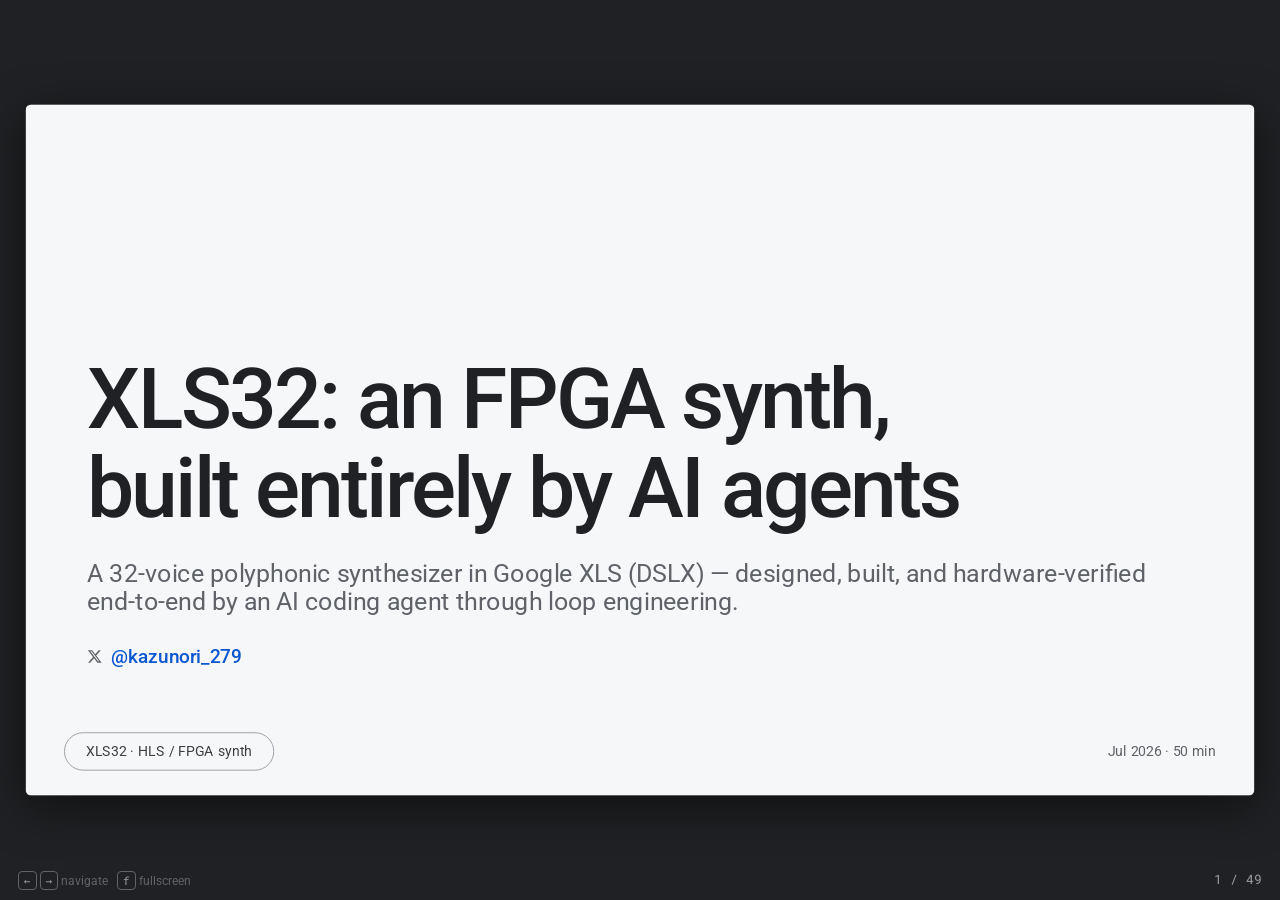
==== docs/slides/index.html @ b5688505 "slides: label the two samples in flight on the period lane The lanes showed engine, effects and TX o" ====
<!DOCTYPE html>
<html lang="en">
<head>
<meta charset="UTF-8">
<meta name="viewport" content="width=device-width, initial-scale=1.0">
<title>XLS32 — Building an FPGA Synthesizer with AI Coding Agents</title>
<link rel="preconnect" href="https://fonts.googleapis.com">
<link rel="preconnect" href="https://fonts.gstatic.com" crossorigin>
<link href="https://fonts.googleapis.com/css2?family=Roboto:ital,wght@0,300;0,400;0,500;0,700;1,400&family=Roboto+Mono:wght@400;500&display=swap" rel="stylesheet">
<style>
  :root {
    --blue: #0b57d0;          /* section divider / accents */
    --blue-bright: #1a73e8;   /* labels, numbers */
    --blue-soft: #e8f0fe;     /* light section bg, pills */
    --blue-chip: #d2e3fc;     /* table header */
    --green: #188038;
    --yellow: #f9ab00;
    --red: #d93025;
    --bg: #f6f7f9;            /* slide canvas */
    --ink: #202124;           /* near-black titles */
    --ink-2: #3c4043;         /* slide headings */
    --ink-3: #5f6368;         /* body gray */
    --hairline: #dadce0;
    --font: 'Google Sans', 'Product Sans', 'Roboto', 'Helvetica Neue', Arial, sans-serif;
    --mono: 'Roboto Mono', 'SF Mono', Menlo, monospace;
  }
  * { margin: 0; padding: 0; box-sizing: border-box; }
  html, body { height: 100%; background: #202124; overflow: hidden; }
  body { font-family: var(--font); }

  /* ---------- deck chrome ---------- */
  #stage { position: fixed; inset: 0; overflow: hidden; }
  #frame { width: 1280px; height: 720px; position: absolute; left: 50%; top: 50%;
           transform: translate(-50%, -50%); transform-origin: center center;
           box-shadow: 0 12px 48px rgba(0,0,0,.5); border-radius: 6px; overflow: hidden; }
  #hud { position: fixed; right: 18px; bottom: 12px; color: #9aa0a6; font-size: 13px;
         font-family: var(--mono); z-index: 50; user-select: none; }
  #help { position: fixed; left: 18px; bottom: 12px; color: #5f6368; font-size: 12px; z-index: 50; user-select: none; }
  @media (max-width: 720px), (max-height: 480px) { #help { display: none; } }

  /* ---------- slide base ---------- */
  .slide { position: absolute; inset: 0; width: 1280px; height: 720px; background: var(--bg);
           display: none; padding: 64px 64px 56px; }
  .slide.active { display: block; }
  .slide:not(.active) { display: none !important; }
  .slide.active.statement, .slide.active.thanks { display: flex; }

  .pageno { position: absolute; left: 40px; bottom: 26px; color: #bdc1c6; font-size: 12px; }

  h1.cover { font-size: 88px; font-weight: 500; color: var(--ink); letter-spacing: -3px; line-height: 1.06; }
  .cover-sub { margin-top: 26px; font-size: 26px; color: var(--ink-3); font-weight: 400; }
  .cover-by { margin-top: 30px; display: flex; align-items: center; gap: 9px; font-size: 20px; }
  .cover-by svg { width: 16px; height: 16px; fill: var(--ink-3); }
  .cover-by a { color: var(--blue); text-decoration: none; font-weight: 500; }
  .cover-by a:hover { text-decoration: underline; }
  .footerbar { position: absolute; left: 40px; right: 40px; bottom: 26px; display: flex;
               align-items: center; justify-content: space-between; font-size: 15px; color: var(--ink-3); }
  .pill { border: 1px solid #9aa0a6; border-radius: 999px; padding: 10px 22px; color: var(--ink-2); background: transparent; }

  /* headings for content slides */
  .h { font-size: 40px; font-weight: 400; color: var(--ink-2); letter-spacing: -.5px; }
  .hsub { margin-top: 10px; font-size: 19px; color: var(--ink-3); }
  .body { margin-top: 44px; font-size: 21px; color: var(--ink-2); line-height: 1.55; max-width: 760px; }
  .body p + p, .body p + ul, .body ul + p { margin-top: 22px; }
  ul.dots { list-style: none; }
  ul.dots li { padding-left: 26px; position: relative; margin: 9px 0; }
  ul.dots li::before { content: "●"; position: absolute; left: 2px; top: 1px; font-size: 11px; color: var(--ink-2); }
  .mut { color: var(--ink-3); }
  .em  { color: var(--blue-bright); font-weight: 500; }
  code, .code { font-family: var(--mono); font-size: .88em; background: #eef1f4; border-radius: 5px; padding: 2px 7px; color: #174ea6; }

  /* agenda */
  .agenda { display: grid; grid-template-columns: 380px 1fr; height: 100%; align-items: center; }
  .agenda .h-big { font-size: 62px; font-weight: 400; color: var(--ink-2); letter-spacing: -1px; }
  .agenda ol { list-style: none; }
  .agenda li { display: flex; align-items: baseline; gap: 26px; margin: 25px 0; }
  .agenda .num { color: var(--blue-bright); font-weight: 700; font-size: 25px; width: 44px; }
  .agenda .txt { font-size: 27px; color: var(--ink-2); }
  .agenda .min { margin-left: auto; margin-right: 120px; font-size: 17px; color: #9aa0a6; }

  /* section dividers */
  .divider { background: var(--blue); color: #fff; }
  .divider .num  { position: absolute; top: 72px; left: 64px; font-size: 44px; font-weight: 500; opacity: .95; }
  .divider .name { position: absolute; top: 128px; left: 64px; font-size: 56px; font-weight: 400; color: #d2e3fc; letter-spacing: -1px; max-width: 1000px; line-height: 1.15; }
  .divider .kick { position: absolute; left: 64px; bottom: 88px; font-size: 22px; color: #aecbfa; max-width: 860px; line-height: 1.5; }

  /* self-intro */
  .me { display: grid; grid-template-columns: 280px 1fr; gap: 64px; margin-top: 62px; align-items: start; }
  .me .avatar { width: 280px; height: 280px; border-radius: 50%; display: block; }
  .me .mname { font-size: 46px; font-weight: 500; color: var(--ink); letter-spacing: -1px; }
  .me .mhandle { margin-top: 12px; font-size: 20px; color: var(--ink-3); }
  .me .mhandle a { color: var(--blue); text-decoration: none; font-weight: 500; }
  .me .mhandle a:hover { text-decoration: underline; }
  .me .mrole { margin-top: 22px; font-size: 24px; font-weight: 500; color: var(--blue-bright); }
  .me ul.dots { margin-top: 26px; }
  .me ul.dots li { font-size: 19.5px; color: var(--ink-2); line-height: 1.5; margin: 11px 0; }
  .me .mdis { margin-top: 30px; font-size: 15px; color: #80868b; font-style: italic; }

  .divider-light { background: var(--blue-soft); text-align: center; }
  .divider-light .num { margin-top: 208px; color: var(--ink-2); font-weight: 700; font-size: 26px; }
  .divider-light .name { margin-top: 30px; color: var(--blue); font-size: 66px; font-weight: 400; letter-spacing: -1px; }

  /* statement */
  .statement { display: flex; align-items: center; justify-content: center; text-align: center; }
  .statement .txt { font-size: 52px; font-weight: 500; color: var(--ink-2); line-height: 1.35; letter-spacing: -1px; max-width: 1060px; }
  .statement .hl-b { background: var(--blue-soft); border-radius: 4px; padding: 0 8px; }
  .statement .hl-g { background: #e6f4ea; border-radius: 4px; padding: 0 8px; }
  .statement .cap { display:block; margin-top: 40px; font-size: 20px; font-weight: 400; color: var(--ink-3); letter-spacing: 0; }

  /* quote */
  .quote .qtxt { margin-top: 96px; font-size: 58px; font-weight: 500; color: var(--ink); line-height: 1.28; letter-spacing: -1.5px; max-width: 1000px; }
  .quote .who { margin-top: 56px; font-size: 19px; color: var(--ink-2); font-weight: 700; }
  .quote .role { font-size: 17px; color: var(--ink-3); font-style: italic; margin-top: 4px; }

  /* content + image */
  .split { display: grid; grid-template-columns: 560px 1fr; gap: 56px; margin-top: 40px; align-items: start; }
  .split .body { margin-top: 0; font-size: 19.5px; max-width: none; }
  .imgcard { background: #fff; border: 1px solid var(--hairline); border-radius: 22px; padding: 18px;
             display: flex; align-items: center; justify-content: center; overflow: hidden; }
  .imgcard img { max-width: 100%; max-height: 100%; border-radius: 8px; }
  .imgcap { text-align: center; font-size: 14px; color: #80868b; margin-top: 12px; }
  /* a click-through link to a track on YouTube: thumbnail, title, running time */
  .ytrow { display: grid; grid-template-columns: 80px 1fr auto; align-items: center; gap: 14px;
    background: #fff; border: 1px solid var(--hairline); border-radius: 12px;
    padding: 7px 14px 7px 7px; text-decoration: none; margin-top: 8px; }
  .ytrow:hover { border-color: var(--blue-bright); }
  .ytrow .ythumb { position: relative; display: block; width: 80px; height: 45px; }
  .ytrow .ythumb img { width: 80px; height: 45px; max-width: none; max-height: none;
    object-fit: cover; border-radius: 6px; display: block; }
  .ytrow .ythumb svg { position: absolute; left: 50%; top: 50%; width: 26px;
    transform: translate(-50%, -50%); filter: drop-shadow(0 1px 4px rgba(0,0,0,.45)); }
  .ytrow .ytt { color: var(--blue-bright); font-weight: 500; font-size: 16.5px; }
  .ytrow .ytm { color: #9aa0a6; font-size: 12.5px; white-space: nowrap; }

  /* milestone clips — each card is a real capture off the board (spectrogram + audio) */
  .vgrid { margin-top: 14px; display: grid; grid-template-columns: repeat(3, 1fr);
           column-gap: 24px; row-gap: 12px; }
  .vgrid.c2 { grid-template-columns: repeat(2, 1fr); column-gap: 44px; margin-top: 34px; }
  .vcard { background: #fff; border: 1px solid var(--hairline); border-radius: 14px;
           padding: 9px 9px 10px; }
  .vcard .vlbl { display: flex; justify-content: space-between; align-items: baseline;
                 padding: 0 4px 6px; font-family: var(--mono); font-size: 15px;
                 font-weight: 700; color: var(--blue-bright); }
  .vcard .vlbl .dur { font-family: var(--font); font-weight: 400; font-size: 13px; color: #80868b; }
  .vcard video { display: block; width: 100%; aspect-ratio: 2.62 / 1; object-fit: contain;
                 background: #000; border-radius: 7px; }
  .vgrid.c2 .vcard video { aspect-ratio: 16 / 9; }
  .vcard .vcap { padding: 8px 4px 0; font-size: 13px; line-height: 1.45; color: var(--ink-2); }
  .vcard img.shot { display: block; width: 100%; aspect-ratio: 4 / 3; object-fit: contain;
                    background: #f1f3f4; border-radius: 7px; }
  .vgrid.c2 .vcard .vcap { padding-top: 12px; font-size: 16.5px; line-height: 1.5; }
  .vnote { margin-top: 26px; font-size: 17px; color: var(--ink-3); max-width: 1060px; }

  /* big ideas — label rows */
  .rows { margin-top: 52px; display: grid; grid-template-columns: 300px 1fr; row-gap: 40px; column-gap: 40px; max-width: 1120px; }
  .rows .lbl { color: var(--blue-bright); font-size: 24px; font-weight: 500; }
  .rows ul.dots li { font-size: 19.5px; color: var(--ink-2); margin: 7px 0; }

  /* big ideas — columns */
  .cols { margin-top: 60px; display: grid; gap: 56px; }
  .cols.c3 { grid-template-columns: repeat(3, 1fr); }
  .cols.c4 { grid-template-columns: repeat(4, 1fr); gap: 40px; }
  .cols .lbl { color: var(--blue-bright); font-size: 24px; font-weight: 500; margin-bottom: 22px; }
  .cols p { font-size: 18px; color: var(--ink-2); line-height: 1.6; }
  .cols p.small { font-size: 16.5px; color: var(--ink-3); margin-top: 12px; }

  /* table */
  table.gt { width: 100%; border-collapse: collapse; margin-top: 44px; font-size: 17.5px; }
  table.gt thead th { background: var(--blue-chip); text-align: left; color: var(--ink); font-weight: 700;
                      padding: 14px 18px; }
  table.gt thead th:first-child { border-radius: 6px 0 0 6px; }
  table.gt thead th:last-child { border-radius: 0 6px 6px 0; }
  table.gt tbody td { padding: 13px 18px; border-bottom: 1px solid #e3e5e8; color: var(--ink-3); vertical-align: top; }
  table.gt tbody td:first-child { color: var(--ink); font-weight: 700; white-space: nowrap; }
  table.gt .ric { vertical-align: -8px; margin-right: 14px; }
  table.gt .ok { color: var(--green); font-weight: 700; }
  table.gt .no { color: var(--red); font-weight: 700; }

  /* timeline circles (next steps) */
  .steps { margin-top: 110px; display: grid; grid-template-columns: repeat(4, 1fr); position: relative; }
  .steps::before { content: ""; position: absolute; top: 15px; left: 12%; right: 12%; height: 1.5px; background: var(--hairline); }
  .step { text-align: center; position: relative; padding: 0 22px; }
  .step .dot { width: 30px; height: 30px; border-radius: 50%; border: 5px solid; background: var(--bg);
               margin: 0 auto; position: relative; z-index: 1; }
  .step.b .dot{border-color:#4285f4} .step.y .dot{border-color:#fbbc04}
  .step.g .dot{border-color:#34a853} .step.r .dot{border-color:#ea4335}
  .step .t { margin-top: 26px; font-size: 20px; font-weight: 700; color: var(--ink-2); }
  .step .d { margin-top: 10px; font-size: 16.5px; color: var(--ink-3); line-height: 1.5; }

  /* workflow pills */
  .flow { margin-top: 84px; display: grid; grid-template-columns: repeat(5, 1fr); gap: 18px; }
  .fphase .pillhead { background: #c9dcfa; color: #174ea6; font-weight: 700; font-size: 19px;
      padding: 20px 10px 20px 30px; border-radius: 0 999px 999px 0; position: relative; text-align: center; }
  .fphase .pillhead::before { content: ""; position: absolute; left: -12px; top: 0; bottom: 0; width: 26px;
      background: var(--bg); border-radius: 999px; }
  .fphase:first-child .pillhead::before { display: none; }
  .fphase .fd { margin-top: 24px; font-size: 15.5px; color: var(--ink-3); line-height: 1.55; padding: 0 6px; }
  .fphase .fd b { color: var(--ink-2); }

  .flow.c4 { grid-template-columns: repeat(4, 1fr); }
  .fphase .viz { margin-top: 22px; background: #fff; border: 1px solid var(--hairline);
                 border-radius: 14px; height: 104px; display: flex; align-items: center;
                 justify-content: center; padding: 8px 14px; }
  .fphase .viz svg { width: 100%; height: 100%; }

  /* slide-point icons */
  .cols .cico { height: 52px; display: flex; align-items: flex-end; margin-bottom: 16px; }
  .lico { vertical-align: -7px; margin-right: 12px; }
  .fphase .ficon { height: 44px; display: flex; align-items: center; justify-content: center; margin-top: 18px; }
  .fphase .ficon + .fd { margin-top: 12px; }

  /* build-options ladder */
  .ladder { display: grid; grid-template-columns: repeat(5, 1fr); gap: 20px; margin-top: 44px; }
  .opt { background: #fff; border: 1px solid var(--hairline); border-radius: 16px;
         padding: 16px 16px 14px; position: relative; }
  .opt.hl { border: 2px solid var(--blue-bright); }
  .opt .badge { position: absolute; top: -12px; right: 12px; background: var(--blue-bright);
                color: #fff; font-size: 11.5px; font-weight: 700; border-radius: 999px; padding: 3px 10px; }
  .opt .oico { height: 58px; display: flex; align-items: center; justify-content: center; margin-bottom: 10px; }
  .opt .ot { font-size: 17px; font-weight: 700; color: var(--ink-2); }
  .opt .ou { font-size: 13px; color: #80868b; margin-top: 5px; line-height: 1.45; min-height: 38px; }
  .opt .op { font-size: 13px; color: var(--green); margin-top: 9px; line-height: 1.45; }
  .opt .om { font-size: 13px; color: var(--red); margin-top: 5px; line-height: 1.45; }
  .lbar { margin-top: 28px; }
  .lbar .grad { height: 5px; border-radius: 3px;
                background: linear-gradient(90deg, #c6dafc, #1a73e8); }
  .lbar .ends { display: flex; justify-content: space-between; margin-top: 8px;
                font-size: 13.5px; color: var(--ink-3); }

  /* demo setup diagram */
  .dgbox { background: #fff; border: 1px solid var(--hairline); border-radius: 16px; padding: 18px 26px; }
  .dgbox .dgt { color: var(--blue-bright); font-weight: 500; font-size: 21px; }
  .dgbox .dgt small { color: #9aa0a6; font-weight: 400; font-size: 14px; margin-left: 10px; }
  .dgbox .dgd { color: var(--ink-3); font-size: 15.5px; margin-top: 6px; line-height: 1.5; }
  .dgarr { display: grid; grid-template-columns: 1fr auto 1fr; align-items: center;
           padding: 12px 26px; font-size: 14.5px; color: #80868b; }
  .dgarr .dn { color: #1a73e8; font-weight: 500; }
  .dgarr .md { text-align: center; font-weight: 500; color: var(--ink-2); }
  .dgarr .up { color: #188038; font-weight: 500; text-align: right; }

  /* code card */
  .codecard { background: #fff; border: 1px solid var(--hairline); border-radius: 22px;
              padding: 30px 34px; overflow: hidden; }
  .codecard pre { font-family: var(--mono); font-size: 15.5px; line-height: 1.7; color: #37474f; }
  .codecard .kw { color: #1967d2; font-weight: 500; }
  .codecard .ty { color: #188038; }
  .codecard .cm { color: #9aa0a6; }
  .codecard .fn { color: #b06000; }

  /* icon graphs (progress bars) */
  .bars { margin-top: 70px; max-width: 980px; }
  .bar { display: grid; grid-template-columns: 320px 1fr 110px; align-items: center; gap: 26px; margin: 34px 0; }
  .bar .bl { font-size: 19px; color: var(--ink-2); }
  .bar .bl small { display: block; color: #9aa0a6; font-size: 14px; margin-top: 3px; }
  .bar .track { height: 14px; background: #e3e5e8; border-radius: 7px; overflow: hidden; }
  .bar .fill { height: 100%; border-radius: 7px; }
  .bar .pv { font-size: 27px; font-weight: 500; color: var(--ink); text-align: right; }
  .f-blue{background:#1a73e8} .f-green{background:#188038} .f-yellow{background:#f9ab00} .f-red{background:#d93025}

  /* month-bar timeline */
  .mtl { margin-top: 60px; position: relative; height: 420px; }
  .mtl .bar-months { position: absolute; top: 188px; left: 0; right: 0; height: 42px; background: var(--blue);
      border-radius: 999px; display: grid; grid-template-columns: repeat(7, 1fr); align-items: center; }
  .mtl .bar-months span { color: #fff; font-weight: 700; font-size: 15.5px; text-align: center; letter-spacing: .3px; }
  .mtl .ev { position: absolute; width: 200px; font-size: 15px; color: var(--ink-3); line-height: 1.45; }
  .mtl .ev b { color: var(--ink-2); display: block; margin-bottom: 4px; font-size: 15.5px; }
  .mtl .ev::before { content: ""; position: absolute; width: 2px; background: var(--blue); left: 0; }
  .mtl .ev.up { bottom: 254px; } .mtl .ev.up::before { bottom: -24px; height: 24px; }
  .mtl .ev.dn { top: 254px; }    .mtl .ev.dn::before { top: -24px; height: 24px; }
  .mtl .ev .pad { padding-left: 12px; }

  /* thank you */
  .thanks { background: var(--blue); display: flex; align-items: center; }
  .thanks .inner { padding: 0 64px; }
  .thanks h1 { color: #fff; font-size: 96px; font-weight: 500; letter-spacing: -2px; }
  .thanks p { color: #aecbfa; font-size: 25px; margin-top: 30px; }
  .thanks .links { margin-top: 56px; font-size: 19px; color: #d2e3fc; line-height: 2; }
  .thanks .links b { color: #fff; font-weight: 500; }

  kbd { font-family: var(--mono); font-size: 11px; border: 1px solid #5f6368; border-radius: 4px; padding: 1px 5px; color: #9aa0a6; }
</style>
</head>
<body>

<div id="stage"><div id="frame">

<!-- ============ 1 · COVER ============ -->
<section class="slide">
  <div style="margin-top:196px;">
    <h1 class="cover">XLS32: an FPGA synth,<br>built entirely by AI agents</h1>
    <div class="cover-sub">A 32-voice polyphonic synthesizer in Google XLS (DSLX) — designed, built,
    and hardware-verified end-to-end by an AI coding agent through loop engineering.</div>
    <div class="cover-by">
      <svg viewBox="0 0 24 24" aria-hidden="true"><path d="M18.24 2.25h3.31l-7.23 8.26 8.5 11.24h-6.66l-5.22-6.82-5.97 6.82H1.66l7.73-8.83L1.24 2.25h6.83l4.71 6.23zm-1.16 17.52h1.83L7.08 4.13H5.12z"/></svg>
      <a href="https://x.com/kazunori_279" target="_blank" rel="noopener">@kazunori_279</a>
    </div>
  </div>
  <div class="footerbar">
    <span class="pill">XLS32 · HLS / FPGA synth</span>
    <span>Jul 2026 · 50 min</span>
  </div>
</section>

<!-- ============ 2 · AGENDA ============ -->
<section class="slide">
  <div class="agenda">
    <div class="h-big">Agenda</div>
    <ol>
      <li><span class="num">00</span><span class="txt">Who's talking</span><span class="min">2 min</span></li>
      <li><span class="num">01</span><span class="txt">What is XLS32</span><span class="min">6 min</span></li>
      <li><span class="num">02</span><span class="txt">The technology stack</span><span class="min">16 min</span></li>
      <li><span class="num">03</span><span class="txt">Loop engineering with AI agents</span><span class="min">9 min</span></li>
      <li><span class="num">04</span><span class="txt">Architecture deep-dive</span><span class="min">8 min</span></li>
      <li><span class="num">05</span><span class="txt">Frictions &amp; learnings</span><span class="min">5 min</span></li>
      <li><span class="num">06</span><span class="txt">Wrap-up + Q&amp;A</span><span class="min">4 min</span></li>
    </ol>
  </div></section>

<!-- ============ SECTION 00 · WHO'S TALKING ============ -->
<section class="slide divider">
  <div class="num">00</div>
  <div class="name">Who's talking</div>
  <div class="kick">Thirty seconds on me — and on the FPGA synthesizer I built by hand in 2012,
  which is the same instrument this deck rebuilds without writing a line of it.</div>
</section>

<!-- ============ SELF-INTRO ============ -->
<section class="slide">
  <div class="h">Hello</div>
  <div class="me">
    <img class="avatar" src="assets/me.jpg" alt="Kazunori Sato">
    <div>
      <div class="mname">Kazunori Sato</div>
      <div class="mhandle"><a href="https://x.com/kazunori_279" target="_blank" rel="noopener">@kazunori_279</a>
      &nbsp;·&nbsp; Tokyo, Japan &nbsp;·&nbsp; on X since 2008</div>
      <div class="mrole">Developer Advocate, Cloud AI — Google</div>
      <ul class="dots">
        <li>Talks, demos, and a lot of sample code — mostly about AI</li>
        <li><b>XLS32</b> is a personal side project, open-sourced under Apache-2.0</li>
        <li><code>github.com/kazunori279/xls32-fpga-synth</code></li>
      </ul>
      <div class="mdis">The opinions expressed here are my own, not those of my employer.</div>
    </div>
  </div></section>

<!-- ============ ME AND FPGA (2012) ============ -->
<section class="slide">
  <div class="h">Me and FPGAs: the 2012 prototype</div>
  <div class="hsub">Fourteen years ago I built this same instrument by hand — an Altera DE0, hand-written
  Verilog, three blog posts over two weeks.</div>
  <div class="vgrid" style="margin-top: 30px;">
    <div class="vcard">
      <div class="vlbl"><span>MIDI, by hand</span><span class="dur">Dec 15, 2012</span></div>
      <img class="shot" src="assets/fpga2012_midi.jpg" alt="A SparkFun MIDI breakout board wired to an FPGA">
      <div class="vcap">A SparkFun MIDI breakout into the DE0. 31.25 kbps async serial, oversampled 4× by a
      Verilog state machine — the first win was <code>90h 3Ch 40h</code> showing up on the LEDs.</div>
    </div>
    <div class="vcard">
      <div class="vlbl"><span>Eight voices</span><span class="dur">Dec 19, 2012</span></div>
      <img class="shot" src="assets/fpga2012_poly.png" alt="Oscilloscope capture of the 8-voice mixed output">
      <div class="vcap">A sine lookup table and a note→step-size table, with eight WaveGen modules passing
      MIDI down a chain to allocate voices. Summing them clipped 8 bits, so the mix moved to the DAC's 12.</div>
    </div>
    <div class="vcard">
      <div class="vlbl"><span>Knobs in the browser</span><span class="dur">Dec 29, 2012</span></div>
      <img class="shot" src="assets/fpga2012_serial.png" alt="Chrome DevTools listing serial ports via chrome.serial">
      <div class="vcap">ADSR as HDL counters, one line of Verilog for the VCA — driven over an FTDI cable at
      921.6 kbps from a Chrome packaged app, jQuery Knob dials talking to <code>chrome.serial</code>.</div>
    </div>
  </div>
  <div class="vnote">Same idea, fourteen years apart. <b>2012:</b> 8 sine voices, hand-written Verilog, roughly
  a weekend per feature — and it stopped there. <b>2026:</b> 32 voices, 4 parts, filters and effects,
  130+ scored hardware tests — and I wrote none of it.</div>
</section>

<!-- ============ SECTION 01 · WHAT IS XLS32 ============ -->
<section class="slide divider">
  <div class="num">01</div>
  <div class="name">What is XLS32</div>
  <div class="kick">Meet the instrument — what it is, and the browser panel driving the real board
  over USB: oscillators, filter, envelopes, effects, and the 4-part demo songs.</div>
</section>

<!-- ============ WHAT IS XLS32 ============ -->
<section class="slide">
  <div class="h">What is XLS32?</div>
  <div class="split">
    <div class="body">
      <p>A <b>32-voice, 4-part multitimbral subtractive synthesizer</b> —
      a literal circuit clocked at 100 MHz that computes one audio sample per tick.</p>
      <ul class="dots">
        <li>Written in <b>Google XLS (DSLX)</b>, not hand-written Verilog</li>
        <li>Runs on a <b>Basys 3</b> board (Xilinx Artix-7 <code>xc7a35t</code>)</li>
        <li>Played live from a <b>browser analog-style panel</b> over USB</li>
        <li>MIDI in, 16-bit stereo audio out — plus I2S DAC and DIN MIDI</li>
        <li>Open source: Apache-2.0 on GitHub</li>
      </ul>
      <p class="mut">Because the board was developed remotely, every feature is checked
      over the USB UART — audio verified on the host by FFT and spectrogram.</p>
    </div>
    <div>
      <div class="imgcard" style="height:430px;"><img src="assets/webui.png" alt="XLS32 browser front-end"></div>
      <div class="imgcap">The web UI driving the FPGA synth live over USB</div>
    </div>
  </div></section>

<!-- ============ DEMO ============ -->
<section class="slide">
  <div class="h">Demo: the web UI plays the board</div>
  <div class="split" style="grid-template-columns: 560px 1fr; margin-top: 48px;">
    <div>
      <div class="dgbox">
        <div class="dgt">Browser UI <small>any device on the network</small></div>
        <div class="dgd">Analog-style panel — knobs send MIDI CCs; play via on-screen keys,
        computer keys, or a Web-MIDI controller</div>
      </div>
      <div class="dgarr">
        <span class="dn">▼ MIDI</span><span class="md">WebSocket</span><span class="up">PCM frames ▲</span>
      </div>
      <div class="dgbox">
        <div class="dgt">Web server <small>webui/server.py — the host Mac</small></div>
        <div class="dgd">FastAPI bridge — owns the serial port, byte-aligns the audio stream,
        forwards MIDI down and audio up</div>
      </div>
      <div class="dgarr">
        <span class="dn">▼ MIDI bytes</span><span class="md">USB UART · 2 Mbaud</span><span class="up">16-bit stereo ▲</span>
      </div>
      <div class="dgbox">
        <div class="dgt">Basys 3 board <small>the synth circuit</small></div>
        <div class="dgd">Flashed with the prebuilt <code>firmware/top.bit</code> — the FPGA computes
        every sample; no toolchain needed to demo</div>
      </div>
    </div>
    <div>
      <div class="imgcard" id="ytbox" style="height:266px; padding:0; overflow:hidden; position:relative;"></div>
      <div class="imgcap">Demo video — the web UI driving the board, with the synth's own audio<br>
      <span style="color:#9aa0a6">youtu.be/2ROr9M_ZlVY</span></div>
      <div class="imgcap" style="margin-top:16px; font-size:13px;">Two pieces played end to end by the board — 4 parts each, its own audio:</div>
      <a class="ytrow" href="https://youtu.be/wpsqDLXTggE" target="_blank" rel="noopener">
        <span class="ythumb"><img src="https://img.youtube.com/vi/wpsqDLXTggE/mqdefault.jpg" alt=""><svg viewBox="0 0 68 48"><path d="M66.5 7.7c-.8-2.9-3-5.2-5.9-6C55.5.3 34 .3 34 .3S12.5.3 7.4 1.7c-2.9.8-5.1 3.1-5.9 6C.1 12.8.1 24 .1 24s0 11.2 1.4 16.3c.8 2.9 3 5.2 5.9 6 5.1 1.4 26.6 1.4 26.6 1.4s21.5 0 26.6-1.4c2.9-.8 5.1-3.1 5.9-6C67.9 35.2 67.9 24 67.9 24s0-11.2-1.4-16.3z" fill="#f00"/><path d="M45 24 27 14v20z" fill="#fff"/></svg></span>
        <span class="ytt">Bach · Prelude in C</span><span class="ytm">4 parts · 1:51</span></a>
      <a class="ytrow" href="https://youtu.be/tL7N2eV9pn8" target="_blank" rel="noopener">
        <span class="ythumb"><img src="https://img.youtube.com/vi/tL7N2eV9pn8/mqdefault.jpg" alt=""><svg viewBox="0 0 68 48"><path d="M66.5 7.7c-.8-2.9-3-5.2-5.9-6C55.5.3 34 .3 34 .3S12.5.3 7.4 1.7c-2.9.8-5.1 3.1-5.9 6C.1 12.8.1 24 .1 24s0 11.2 1.4 16.3c.8 2.9 3 5.2 5.9 6 5.1 1.4 26.6 1.4 26.6 1.4s21.5 0 26.6-1.4c2.9-.8 5.1-3.1 5.9-6C67.9 35.2 67.9 24 67.9 24s0-11.2-1.4-16.3z" fill="#f00"/><path d="M45 24 27 14v20z" fill="#fff"/></svg></span>
        <span class="ytt">Saint-Saëns · Le Cygne</span><span class="ytm">4 parts · 2:18</span></a>
    </div>
  </div></section>

<!-- ============ STATEMENT ============ -->
<section class="slide statement">
  <div class="txt">Not a single line of it<br>was <span class="hl-b">written by hand</span> —
  and every feature is <span class="hl-g">verified by machine</span>
  <span class="cap">The whole design was built by Claude Code (<b>Opus 4.8</b>) through a self-verifying
  build → measure → revise loop, over a network, with no human watching the board —
  and <b>almost all features were developed from a smartphone, during a one-week trip</b>.</span></div></section>

<!-- ============ SECTION 02 · TECH STACK ============ -->
<section class="slide divider">
  <div class="num">02</div>
  <div class="name">The technology stack</div>
  <div class="kick">Why put a synth in FPGA fabric — and the three technologies that make it possible:
  the board, the language, and the toolchain.</div>
</section>

<!-- ============ SYNTH 101 ============ -->
<section class="slide">
  <div class="h">Subtractive synth 101</div>
  <div class="hsub">Start with a harmonically rich wave, then carve away. Every block on this slide exists as a circuit in XLS32.</div>
  <div class="flow c4" style="margin-top:44px;">
    <div class="fphase"><div class="pillhead">Oscillators</div>
      <div class="viz"><svg viewBox="0 0 220 84" fill="none">
        <polyline points="8,64 48,20 48,64 88,20 88,64 128,20 128,64 168,20 168,64 208,20"
          stroke="#1a73e8" stroke-width="3.5" stroke-linejoin="round" stroke-linecap="round"/>
      </svg></div>
      <div class="fd">Generate <b>raw, harmonically rich waves</b> — saw, square, triangle, noise.
      Detune and unison thicken the sound.</div></div>
    <div class="fphase"><div class="pillhead">Filter</div>
      <div class="viz"><svg viewBox="0 0 220 84" fill="none">
        <path d="M 8 32 L 108 32 Q 136 32 143 17 Q 149 4 156 24 Q 166 60 188 70 L 208 74"
          stroke="#188038" stroke-width="3.5" stroke-linecap="round"/>
        <line x1="147" y1="8" x2="147" y2="78" stroke="#9aa0a6" stroke-width="1.5" stroke-dasharray="4 4"/>
      </svg></div>
      <div class="fd">The <b>"subtractive"</b> part: a resonant filter carves the spectrum —
      sweep the cutoff and the timbre moves.</div></div>
    <div class="fphase"><div class="pillhead">Amplifier</div>
      <div class="viz"><svg viewBox="0 0 220 84" fill="none">
        <polyline points="8,76 52,10 84,42 150,42 208,76"
          stroke="#f9ab00" stroke-width="3.5" stroke-linejoin="round" stroke-linecap="round"/>
        <text x="22" y="36" font-size="13" fill="#9aa0a6" font-family="Roboto, sans-serif">A</text>
        <text x="63" y="22" font-size="13" fill="#9aa0a6" font-family="Roboto, sans-serif">D</text>
        <text x="112" y="34" font-size="13" fill="#9aa0a6" font-family="Roboto, sans-serif">S</text>
        <text x="182" y="52" font-size="13" fill="#9aa0a6" font-family="Roboto, sans-serif">R</text>
      </svg></div>
      <div class="fd">An <b>ADSR envelope</b> (attack · decay · sustain · release) shapes loudness —
      pluck, pad, or organ is mostly this curve.</div></div>
    <div class="fphase"><div class="pillhead">Effects</div>
      <div class="viz"><svg viewBox="0 0 220 84" fill="none">
        <rect x="18"  y="14" width="9" height="62" rx="4.5" fill="#d93025"/>
        <rect x="58"  y="30" width="9" height="46" rx="4.5" fill="#d93025" opacity=".75"/>
        <rect x="98"  y="42" width="9" height="34" rx="4.5" fill="#d93025" opacity=".55"/>
        <rect x="138" y="52" width="9" height="24" rx="4.5" fill="#d93025" opacity=".38"/>
        <rect x="178" y="60" width="9" height="16" rx="4.5" fill="#d93025" opacity=".24"/>
      </svg></div>
      <div class="fd"><b>Chorus, delay, reverb</b> add width and space — the difference
      between a tone and an instrument.</div></div>
  </div>
  <div class="body" style="margin-top:38px; max-width:1150px; font-size:18px;">
    <p><b>Modulation makes it move:</b> envelopes and LFOs wiggle pitch, cutoff, and amplitude.
    A <span class="em">patch</span> is just a setting for every block — in XLS32, each one is a MIDI CC.</p>
    <p style="margin-top:12px;" class="mut"><b>Other synthesis families:</b> sampling · wavetable · FM ·
    additive · physical modeling · analog modeling (virtual analog). XLS32 is subtractive at heart —
    with a taste of FM from its cross-oscillator mod.</p>
  </div></section>

<!-- ============ SPEC TABLE ============ -->
<section class="slide">
  <div class="h">The synth, by the numbers</div>
  <table class="gt">
    <thead><tr><th style="width:260px;"></th><th>Spec</th><th style="width:400px;">Notes</th></tr></thead>
    <tbody>
      <tr><td><svg class="ric" width="28" height="28" viewBox="0 0 28 28" fill="none">
        <rect x="2" y="12" width="18" height="12" rx="2.5" stroke="#4285f4" stroke-width="2.2" opacity=".4"/>
        <rect x="5" y="7" width="18" height="12" rx="2.5" stroke="#4285f4" stroke-width="2.2" opacity=".65"/>
        <rect x="8" y="2" width="18" height="12" rx="2.5" stroke="#4285f4" stroke-width="2.2"/>
      </svg>Polyphony</td><td>32 voices, time-multiplexed — one voice per engine cycle</td><td>4-part multitimbral (MIDI ch 1–4), shared dynamic voice pool</td></tr>
      <tr><td><svg class="ric" width="30" height="28" viewBox="0 0 30 28" fill="none">
        <path d="M 2 10 Q 6.5 1 11 10 T 20 10 T 29 10" stroke="#34a853" stroke-width="2.2" stroke-linecap="round"/>
        <path d="M 2 20 Q 6.5 11 11 20 T 20 20 T 29 20" stroke="#34a853" stroke-width="2.2" stroke-linecap="round" opacity=".5"/>
      </svg>Oscillators</td><td>2 per voice + sub-osc → up to 64 across the 32 voices</td><td>5 waveforms, PWM, cross-osc ring / FM / FM+ (8 ratios)</td></tr>
      <tr><td><svg class="ric" width="30" height="28" viewBox="0 0 30 28" fill="none">
        <path d="M 2 10 L 14 10 Q 18 10 19.5 6 Q 21 2.5 22.5 9 Q 24.5 18 28 22" stroke="#f9ab00" stroke-width="2.2" stroke-linecap="round"/>
      </svg>Filter</td><td>Per-voice resonant state-variable — LP / HP / BP / notch</td><td>Key-tracking + filter envelope + LFO cutoff modulation</td></tr>
      <tr><td><svg class="ric" width="30" height="28" viewBox="0 0 30 28" fill="none">
        <polyline points="2,24 9,4 14,13 20,13 28,24" stroke="#d93025" stroke-width="2.2" stroke-linecap="round" stroke-linejoin="round"/>
      </svg>Modulation</td><td>2× ADSR per voice, per-part LFO, bend, portamento, unison</td><td>All controlled over MIDI CC — the web UI is just CCs</td></tr>
      <tr><td><svg class="ric" width="30" height="28" viewBox="0 0 30 28" fill="none">
        <rect x="3" y="4" width="4" height="20" rx="2" fill="#4285f4"/>
        <rect x="11" y="9" width="4" height="15" rx="2" fill="#4285f4" opacity=".6"/>
        <rect x="19" y="14" width="4" height="10" rx="2" fill="#4285f4" opacity=".4"/>
        <rect x="25.5" y="18" width="4" height="6" rx="2" fill="#4285f4" opacity=".25"/>
      </svg>Effects</td><td>Stereo chorus, ping-pong delay, 8-comb Freeverb reverb</td><td>Block-RAM delay lines in the Verilog shell</td></tr>
      <tr><td><svg class="ric" width="28" height="28" viewBox="0 0 28 28" fill="none">
        <circle cx="14" cy="14" r="11" stroke="#f9ab00" stroke-width="2.2"/>
        <path d="M 14 8 L 14 14 L 18.5 17" stroke="#f9ab00" stroke-width="2.2" stroke-linecap="round" stroke-linejoin="round"/>
      </svg>Sample rate</td><td>32 kHz · 16-bit stereo PCM over USB UART</td><td>Vivado / DSP48 backend; open backends run 28 kHz</td></tr>
      <tr><td><svg class="ric" width="28" height="28" viewBox="0 0 28 28" fill="none">
        <circle cx="14" cy="14" r="11" stroke="#34a853" stroke-width="2.2"/>
        <path d="M 9 14.5 L 12.5 18 L 19.5 10.5" stroke="#34a853" stroke-width="2.2" stroke-linecap="round" stroke-linejoin="round"/>
      </svg>Verification</td><td>130+ scored end-to-end hardware tests over USB</td><td>FFT / spectrogram graded 0–100, report video generated</td></tr>
    </tbody>
  </table></section>

<!-- ============ HOW SYNTHS ARE BUILT ============ -->
<section class="slide">
  <div class="h">How synths are built</div>
  <div class="hsub">Five ways to make an oscillator — ordered from easiest to hardest to build.</div>
  <div class="ladder">
    <div class="opt">
      <div class="oico"><svg width="52" height="46" viewBox="0 0 52 46" fill="none">
        <rect x="2" y="3" width="48" height="40" rx="5" stroke="#4285f4" stroke-width="2.5"/>
        <line x1="2" y1="13" x2="50" y2="13" stroke="#4285f4" stroke-width="2.5"/>
        <circle cx="8" cy="8" r="1.6" fill="#4285f4"/><circle cx="14" cy="8" r="1.6" fill="#4285f4"/>
        <path d="M 8 30 Q 14 20 20 30 T 32 30 T 44 30" stroke="#4285f4" stroke-width="2.5" stroke-linecap="round"/>
      </svg></div>
      <div class="ot">Web Audio</div>
      <div class="ou">Browser toys &amp; education — Chrome Music Lab, online demos</div>
      <div class="op">+ Zero install, runs anywhere, a few lines of JS</div>
      <div class="om">− Best-effort timing: ~10–40 ms buffers, glitches under load</div>
    </div>
    <div class="opt">
      <div class="oico"><svg width="54" height="46" viewBox="0 0 54 46" fill="none">
        <rect x="7" y="2" width="40" height="28" rx="3" stroke="#34a853" stroke-width="2.5"/>
        <path d="M 2 38 L 52 38 L 47 32 L 7 32 Z" stroke="#34a853" stroke-width="2.5" stroke-linejoin="round"/>
        <path d="M 14 20 L 19 12 L 24 20 L 29 12 L 34 20 L 39 12" stroke="#34a853" stroke-width="2.5" stroke-linecap="round" stroke-linejoin="round"/>
      </svg></div>
      <div class="ot">Software synth</div>
      <div class="ou">Most music production — Serum, Vital, DAW instruments</div>
      <div class="op">+ Rich features, fast iteration, huge ecosystem</div>
      <div class="om">− Shares the CPU with the OS; latency = the audio buffer</div>
    </div>
    <div class="opt">
      <div class="oico"><svg width="56" height="46" viewBox="0 0 56 46" fill="none">
        <path d="M 2 14 L 10 14 L 13 8 L 19 20 L 25 8 L 31 20 L 34 14 L 42 14" stroke="#f9ab00" stroke-width="2.5" stroke-linecap="round" stroke-linejoin="round"/>
        <circle cx="42" cy="33" r="9" stroke="#f9ab00" stroke-width="2.5"/>
        <line x1="42" y1="33" x2="47" y2="27" stroke="#f9ab00" stroke-width="2.5" stroke-linecap="round"/>
        <circle cx="14" cy="33" r="9" stroke="#f9ab00" stroke-width="2.5"/>
        <line x1="14" y1="33" x2="14" y2="25.5" stroke="#f9ab00" stroke-width="2.5" stroke-linecap="round"/>
      </svg></div>
      <div class="ot">Discrete analog</div>
      <div class="ou">Moog &amp; Eurorack — op-amps, VCOs, real voltage</div>
      <div class="op">+ The analog sound, feel, and hands-on control</div>
      <div class="om">− Hand-built electronics; drift, tuning, one voice costs real money</div>
    </div>
    <div class="opt hl">
      <div class="badge">this project</div>
      <div class="oico"><svg width="48" height="46" viewBox="0 0 48 46" fill="none">
        <rect x="6" y="5" width="36" height="36" rx="4" stroke="#1a73e8" stroke-width="2.5"/>
        <line x1="18" y1="5" x2="18" y2="41" stroke="#1a73e8" stroke-width="1.8"/>
        <line x1="30" y1="5" x2="30" y2="41" stroke="#1a73e8" stroke-width="1.8"/>
        <line x1="6" y1="17" x2="42" y2="17" stroke="#1a73e8" stroke-width="1.8"/>
        <line x1="6" y1="29" x2="42" y2="29" stroke="#1a73e8" stroke-width="1.8"/>
        <line x1="12" y1="1" x2="12" y2="5" stroke="#1a73e8" stroke-width="2"/>
        <line x1="24" y1="1" x2="24" y2="5" stroke="#1a73e8" stroke-width="2"/>
        <line x1="36" y1="1" x2="36" y2="5" stroke="#1a73e8" stroke-width="2"/>
        <line x1="12" y1="41" x2="12" y2="45" stroke="#1a73e8" stroke-width="2"/>
        <line x1="24" y1="41" x2="24" y2="45" stroke="#1a73e8" stroke-width="2"/>
        <line x1="36" y1="41" x2="36" y2="45" stroke="#1a73e8" stroke-width="2"/>
      </svg></div>
      <div class="ot">FPGA</div>
      <div class="ou">Hybrid hardware synths — Novation Peak, UDO Super 6</div>
      <div class="op">+ Hardware determinism, jitter-free, reconfigurable</div>
      <div class="om">− HDL + timing closure: the hardest dev loop (what this talk attacks)</div>
    </div>
    <div class="opt">
      <div class="oico"><svg width="52" height="46" viewBox="0 0 52 46" fill="none">
        <rect x="10" y="9" width="32" height="28" rx="3" stroke="#5f6368" stroke-width="2.5"/>
        <rect x="20" y="17" width="12" height="12" stroke="#5f6368" stroke-width="2"/>
        <g stroke="#5f6368" stroke-width="2">
          <line x1="16" y1="9" x2="16" y2="3"/><line x1="26" y1="9" x2="26" y2="3"/><line x1="36" y1="9" x2="36" y2="3"/>
          <line x1="16" y1="37" x2="16" y2="43"/><line x1="26" y1="37" x2="26" y2="43"/><line x1="36" y1="37" x2="36" y2="43"/>
          <line x1="10" y1="18" x2="4" y2="18"/><line x1="10" y1="28" x2="4" y2="28"/>
          <line x1="42" y1="18" x2="48" y2="18"/><line x1="42" y1="28" x2="48" y2="28"/>
        </g>
      </svg></div>
      <div class="ot">ASIC</div>
      <div class="ou">Classic chips at scale — Yamaha DX7 FM chips, the C64 SID</div>
      <div class="op">+ Cheapest per unit, lowest power, fully custom</div>
      <div class="om">− Millions in NRE, months per spin, no do-overs after tape-out</div>
    </div>
  </div>
  <div class="lbar">
    <div class="grad"></div>
    <div class="ends"><span>Easiest to build</span><span>Hardest to build</span></div>
  </div>
  <div class="body" style="margin-top:22px; max-width:1150px; font-size:17.5px;">
    <p class="mut">XLS32 takes the <b>FPGA</b> path — hardware guarantees without ASIC economics —
    and attacks its weakness: the development loop.</p>
  </div></section>

<!-- ============ WHY FPGA ============ -->
<section class="slide">
  <div class="h">Why an FPGA, not Web Audio?</div>
  <div class="cols c3">
    <div>
      <div class="cico"><svg width="40" height="44" viewBox="0 0 40 44" fill="none">
        <circle cx="20" cy="26" r="15" stroke="#4285f4" stroke-width="2.2"/>
        <path d="M 20 26 L 20 15" stroke="#4285f4" stroke-width="2.4" stroke-linecap="round"/>
        <line x1="15" y1="3" x2="25" y2="3" stroke="#4285f4" stroke-width="2.4" stroke-linecap="round"/>
        <line x1="20" y1="3" x2="20" y2="9" stroke="#4285f4" stroke-width="2.4"/>
      </svg></div>
      <div class="lbl">Deterministic, tiny latency</div>
      <p>A fixed-length pipeline computes one sample per clock — delay through the datapath is a
      fixed handful of cycles: <b>sub-millisecond and jitter-free</b>.</p>
      <p class="small">Web Audio renders 128-sample blocks on top of a ~10–40 ms OS buffer,
      sharing the CPU with the UI and the garbage collector.</p>
    </div>
    <div>
      <div class="cico"><svg width="44" height="34" viewBox="0 0 44 34" fill="none">
        <path d="M 5 30 A 17 17 0 0 1 39 30" stroke="#34a853" stroke-width="2.2" stroke-linecap="round"/>
        <line x1="22" y1="30" x2="31" y2="17" stroke="#34a853" stroke-width="2.4" stroke-linecap="round"/>
        <circle cx="22" cy="30" r="2.6" fill="#34a853"/>
      </svg></div>
      <div class="lbl">Hard-real-time datapath</div>
      <p>32 voices time-multiplex through one pipeline — all finished inside every sample tick.
      The per-sample work is a <b>fixed cycle budget that always completes</b>, regardless of the patch.</p>
      <p class="small">A CPU's timing is best-effort and degrades as polyphony and load grow.</p>
    </div>
    <div>
      <div class="cico"><svg width="42" height="40" viewBox="0 0 42 40" fill="none">
        <line x1="2" y1="7" x2="40" y2="7" stroke="#f9ab00" stroke-width="2.2" stroke-linecap="round"/>
        <circle cx="29" cy="7" r="4.5" fill="#f6f7f9" stroke="#f9ab00" stroke-width="2.2"/>
        <line x1="2" y1="20" x2="40" y2="20" stroke="#f9ab00" stroke-width="2.2" stroke-linecap="round"/>
        <circle cx="12" cy="20" r="4.5" fill="#f6f7f9" stroke="#f9ab00" stroke-width="2.2"/>
        <line x1="2" y1="33" x2="40" y2="33" stroke="#f9ab00" stroke-width="2.2" stroke-linecap="round"/>
        <circle cx="34" cy="33" r="4.5" fill="#f6f7f9" stroke="#f9ab00" stroke-width="2.2"/>
      </svg></div>
      <div class="lbl">Customizable to the bit</div>
      <p>Arbitrary fixed-point widths, a bespoke oscillator/filter topology, sample-accurate
      modulation routing — and the same design drives a DAC or hardware MIDI
      <b>with no OS/driver round-trip</b>.</p>
      <p class="small">It's a real instrument, not a browser tab.</p>
    </div>
  </div></section>

<!-- ============ FPGA 101 ============ -->
<section class="slide">
  <div class="h">FPGA 101</div>
  <div class="hsub">A field-programmable gate array — a grid of logic you wire up into any digital circuit, then rewire by reflashing.</div>
  <div style="display:grid; grid-template-columns: 680px 1fr; gap:52px; margin-top:26px; align-items:start;">
    <div class="imgcard" style="padding:14px 18px;">
      <svg viewBox="0 0 640 306" style="width:100%;">
        <defs>
          <pattern id="gatepat" width="27" height="24" patternUnits="userSpaceOnUse">
            <g stroke="#7baaf7" stroke-width="1.3" fill="none">
              <path d="M 8 6 L 12 6 A 6 6 0 0 1 12 18 L 8 18 Z"/>
              <line x1="4" y1="9" x2="8" y2="9"/><line x1="4" y1="15" x2="8" y2="15"/>
              <line x1="18.2" y1="12" x2="22" y2="12"/>
            </g>
          </pattern>
          <g id="mram" stroke="#e37400" stroke-width="1.3" fill="none">
            <rect x="1" y="0" width="14" height="17" rx="2"/>
            <line x1="4.5" y1="4.5" x2="11.5" y2="4.5"/>
            <line x1="4.5" y1="8.5" x2="11.5" y2="8.5"/>
            <line x1="4.5" y1="12.5" x2="11.5" y2="12.5"/>
          </g>
          <g id="mcalc">
            <rect x="1" y="0" width="14" height="18" rx="2" stroke="#188038" stroke-width="1.3" fill="none"/>
            <rect x="3.6" y="2.6" width="8.8" height="3.6" rx="0.8" stroke="#188038" stroke-width="1.1" fill="none"/>
            <g fill="#188038">
              <circle cx="5" cy="10.5" r="1"/><circle cx="8" cy="10.5" r="1"/><circle cx="11" cy="10.5" r="1"/>
              <circle cx="5" cy="14.5" r="1"/><circle cx="8" cy="14.5" r="1"/><circle cx="11" cy="14.5" r="1"/>
            </g>
          </g>
        </defs>
        <!-- package + I/O ring -->
        <rect x="70" y="8" width="562" height="244" rx="10" fill="#fff" stroke="#5f6368" stroke-width="2"/>
        <rect x="96" y="34" width="510" height="192" rx="4" fill="none" stroke="#bdc1c6" stroke-width="1.4" stroke-dasharray="5 4"/>
        <text x="351" y="26" text-anchor="middle" font-size="12.5" fill="#80868b" font-family="Roboto, sans-serif">I/O ring — UART · JTAG · LEDs · Pmod pins</text>
        <!-- LUT fabric: a sea of logic gates -->
        <rect x="100" y="38" width="502" height="184" fill="url(#gatepat)"/>
        <!-- BRAM stripes: mini RAM chips -->
        <g>
          <rect x="199" y="38" width="28" height="184" fill="#fef3d6" stroke="#f9ab00" stroke-width="1.6"/>
          <rect x="459" y="38" width="28" height="184" fill="#fef3d6" stroke="#f9ab00" stroke-width="1.6"/>
          <use href="#mram" x="205" y="43"/><use href="#mram" x="205" y="69"/><use href="#mram" x="205" y="95"/>
          <use href="#mram" x="205" y="121"/><use href="#mram" x="205" y="147"/><use href="#mram" x="205" y="173"/>
          <use href="#mram" x="205" y="199"/>
          <use href="#mram" x="465" y="43"/><use href="#mram" x="465" y="69"/><use href="#mram" x="465" y="95"/>
          <use href="#mram" x="465" y="121"/><use href="#mram" x="465" y="147"/><use href="#mram" x="465" y="173"/>
          <use href="#mram" x="465" y="199"/>
        </g>
        <!-- DSP stripes: mini calculators -->
        <g>
          <rect x="299" y="38" width="28" height="184" fill="#e9f6ec" stroke="#34a853" stroke-width="1.6"/>
          <rect x="379" y="38" width="28" height="184" fill="#e9f6ec" stroke="#34a853" stroke-width="1.6"/>
          <use href="#mcalc" x="305" y="44"/><use href="#mcalc" x="305" y="74"/><use href="#mcalc" x="305" y="104"/>
          <use href="#mcalc" x="305" y="134"/><use href="#mcalc" x="305" y="164"/><use href="#mcalc" x="305" y="194"/>
          <use href="#mcalc" x="385" y="44"/><use href="#mcalc" x="385" y="74"/><use href="#mcalc" x="385" y="104"/>
          <use href="#mcalc" x="385" y="134"/><use href="#mcalc" x="385" y="164"/><use href="#mcalc" x="385" y="194"/>
        </g>
        <!-- bitstream in -->
        <text x="2" y="116" font-family="Roboto Mono, monospace" font-size="13" fill="#d93025">1011</text>
        <path d="M 4 130 L 62 130 M 62 130 l -6 -4.5 M 62 130 l -6 4.5" stroke="#d93025" stroke-width="2.2" fill="none" stroke-linecap="round" stroke-linejoin="round"/>
        <rect x="64" y="119" width="12" height="22" rx="2" fill="#fce8e6" stroke="#d93025" stroke-width="1.8"/>
        <g stroke="#d93025" stroke-width="1.6" stroke-dasharray="5 4" opacity=".75" fill="none">
          <path d="M 80 130 L 160 78"/>
          <path d="M 80 130 L 196 138"/>
          <path d="M 80 130 L 296 190"/>
        </g>
        <!-- legend: same pictograms as the notes at right -->
        <g font-size="14" fill="#5f6368" font-family="Roboto, sans-serif">
          <g stroke="#4285f4" stroke-width="1.5" fill="none">
            <path d="M 104 272 L 108 272 A 6.5 6.5 0 0 1 108 285 L 104 285 Z"/>
            <line x1="100" y1="275" x2="104" y2="275"/><line x1="100" y1="282" x2="104" y2="282"/>
            <line x1="114.8" y1="278.5" x2="119" y2="278.5"/>
          </g>
          <text x="126" y="284">LUT fabric (logic)</text>
          <use href="#mram" x="262" y="270"/>
          <text x="284" y="284">Block RAM stripe</text>
          <use href="#mcalc" x="418" y="270"/>
          <text x="440" y="284">DSP stripe</text>
          <text x="524" y="284" fill="#d93025" font-family="Roboto Mono, monospace" font-size="13">1011→</text>
          <text x="572" y="284">bitstream</text>
        </g>
      </svg>
    </div>
    <div>
      <div class="lbl" style="font-size:20px;"><svg class="lico" width="30" height="26" viewBox="0 0 30 26" fill="none">
        <path d="M 8 4 L 14 4 A 9 9 0 0 1 14 22 L 8 22 Z" stroke="#4285f4" stroke-width="2" stroke-linejoin="round"/>
        <line x1="2" y1="9" x2="8" y2="9" stroke="#4285f4" stroke-width="2"/>
        <line x1="2" y1="17" x2="8" y2="17" stroke="#4285f4" stroke-width="2"/>
        <line x1="23" y1="13" x2="29" y2="13" stroke="#4285f4" stroke-width="2"/>
      </svg>LUT fabric</div>
      <p style="font-size:15.5px; color:var(--ink-2); line-height:1.5; margin-top:6px;">Thousands of
      <b>look-up tables + flip-flops</b>; programmable routing wires them into any logic.</p>
      <div class="lbl" style="font-size:20px; margin-top:18px;"><svg class="lico" width="26" height="26" viewBox="0 0 26 26" fill="none">
        <rect x="4" y="2" width="18" height="22" rx="3" stroke="#34a853" stroke-width="2"/>
        <rect x="8" y="5.5" width="10" height="4.5" rx="1" stroke="#34a853" stroke-width="1.6"/>
        <g fill="#34a853">
          <circle cx="9" cy="14.5" r="1.4"/><circle cx="13" cy="14.5" r="1.4"/><circle cx="17" cy="14.5" r="1.4"/>
          <circle cx="9" cy="19.5" r="1.4"/><circle cx="13" cy="19.5" r="1.4"/><circle cx="17" cy="19.5" r="1.4"/>
        </g>
      </svg>DSP slices</div>
      <p style="font-size:15.5px; color:var(--ink-2); line-height:1.5; margin-top:6px;">Hardened
      <b>multiply-accumulate</b> blocks in vertical stripes — fast math off the fabric.</p>
      <div class="lbl" style="font-size:20px; margin-top:18px;"><svg class="lico" width="28" height="26" viewBox="0 0 28 26" fill="none">
        <rect x="5" y="2" width="18" height="22" rx="3" stroke="#f9ab00" stroke-width="2"/>
        <line x1="9.5" y1="8" x2="18.5" y2="8" stroke="#f9ab00" stroke-width="2" stroke-linecap="round"/>
        <line x1="9.5" y1="13" x2="18.5" y2="13" stroke="#f9ab00" stroke-width="2" stroke-linecap="round"/>
        <line x1="9.5" y1="18" x2="18.5" y2="18" stroke="#f9ab00" stroke-width="2" stroke-linecap="round"/>
        <line x1="2" y1="7" x2="5" y2="7" stroke="#f9ab00" stroke-width="2"/>
        <line x1="2" y1="13" x2="5" y2="13" stroke="#f9ab00" stroke-width="2"/>
        <line x1="2" y1="19" x2="5" y2="19" stroke="#f9ab00" stroke-width="2"/>
        <line x1="23" y1="7" x2="26" y2="7" stroke="#f9ab00" stroke-width="2"/>
        <line x1="23" y1="13" x2="26" y2="13" stroke="#f9ab00" stroke-width="2"/>
        <line x1="23" y1="19" x2="26" y2="19" stroke="#f9ab00" stroke-width="2"/>
      </svg>Block RAM</div>
      <p style="font-size:15.5px; color:var(--ink-2); line-height:1.5; margin-top:6px;">Dedicated
      <b>on-chip memories</b>, also in stripes — buffers and tables, with clocked reads.</p>
      <div class="lbl" style="font-size:20px; margin-top:18px;"><svg class="lico" width="42" height="26" viewBox="0 0 42 26" fill="none">
        <text x="0" y="18" font-family="Roboto Mono, monospace" font-size="14" fill="#d93025">1011</text>
        <path d="M 33 13 L 41 13 M 41 13 l -4 -3.5 M 41 13 l -4 3.5" stroke="#d93025" stroke-width="2" stroke-linecap="round" stroke-linejoin="round"/>
      </svg>The bitstream</div>
      <p style="font-size:15.5px; color:var(--ink-2); line-height:1.5; margin-top:6px;">The "program":
      a <b>circuit description</b> loaded at power-up — your design <i>becomes</i> the chip.</p>
    </div>
  </div>
  <div style="display:grid; grid-template-columns: 1fr 360px; gap:48px; margin-top:16px; align-items:center;">
    <div class="body" style="margin-top:0; max-width:none;">
      <p class="mut">XLS32's Artix-7 <code>xc7a35t</code>: 20,800 LUTs · 90 DSP slices ·
      36 Kb × 50 block RAMs · one 100 MHz clock — the synth is a literal circuit computing
      one audio sample per tick.</p>
    </div>
    <div style="display:grid; grid-template-columns: 170px 1fr; gap:14px; align-items:center;">
      <div class="imgcard" style="height:110px; padding:0; overflow:hidden;">
        <img src="assets/artix7.jpg" alt="Xilinx Artix-7 XC7A35T on a PCB" style="width:100%; height:100%; object-fit:cover; border-radius:0;">
      </div>
      <div class="imgcap" style="margin-top:0; font-size:12px; text-align:left;">The exact chip: an Artix-7
      <b>XC7A35T</b> on a board — photo by Pedant01, Wikimedia Commons, CC BY-SA 3.0</div>
    </div>
  </div></section>

<!-- ============ FPGA REAL-WORLD USES ============ -->
<section class="slide">
  <div class="h">Where FPGAs run in the real world</div>
  <div class="hsub">Anywhere the deadline is set by physics and latency is measured in micro- or nanoseconds.</div>
  <div class="cols c4" style="margin-top:40px; gap:32px;">
    <div>
      <div class="imgcard" style="height:165px; padding:0; overflow:hidden;">
        <img src="assets/levorg.jpg" alt="Subaru Levorg (2nd generation)" style="width:100%; height:100%; object-fit:cover; border-radius:0;">
      </div>
      <div class="lbl" style="font-size:20px; margin-top:16px;">Automotive</div>
      <p style="font-size:15px; line-height:1.5;">The Subaru Levorg's <b>EyeSight</b> ADAS: stereo-camera
      vision on a Zynq UltraScale+ — <b>one FPGA-SoC per car</b>, across millions of Subarus.</p>
      <p style="font-size:12.5px; margin-top:8px;"><a href="https://www.businesswire.com/news/home/20200819005691/en/Subaru-Selects-Xilinx-to-Power-New-Generation-EyeSight-System"
      target="_blank" rel="noopener" style="color:#1a73e8; text-decoration:none;">Subaru selects Xilinx —
      press release ↗</a></p>
      <p style="font-size:11.5px; color:#9aa0a6; margin-top:6px;">Photo: Tokumeigakarinoaoshima, Wikimedia Commons, CC BY-SA 4.0</p>
    </div>
    <div>
      <div class="imgcard" style="height:165px; padding:0; overflow:hidden;">
        <img src="assets/digico.jpg" alt="DiGiCo SD5 digital mixing console" style="width:100%; height:100%; object-fit:cover; border-radius:0;">
      </div>
      <div class="lbl" style="font-size:20px; margin-top:16px;">Audio &amp; video</div>
      <p style="font-size:15px; line-height:1.5;">DiGiCo's SD consoles mix on Stealth <b>"Super FPGA"</b>
      engines — up to <b>256 audio paths</b> per console at ~1–2 ms latency.</p>
      <p style="font-size:12.5px; margin-top:8px;"><a href="https://digico.biz/stealth-core-2/"
      target="_blank" rel="noopener" style="color:#1a73e8; text-decoration:none;">DiGiCo Stealth Core 2:
      FPGA processing ↗</a></p>
      <p style="font-size:11.5px; color:#9aa0a6; margin-top:6px;">Photo: The Blackbird Academy, Wikimedia Commons, CC BY-SA 2.0</p>
    </div>
    <div>
      <div class="imgcard" style="height:165px; padding:0; overflow:hidden;">
        <img src="assets/f35.jpg" alt="F-35 Lightning II variants in flight" style="width:100%; height:100%; object-fit:cover; border-radius:0;">
      </div>
      <div class="lbl" style="font-size:20px; margin-top:16px;">Aerospace &amp; defense</div>
      <p style="font-size:15px; line-height:1.5;">F-35 avionics: Lockheed Martin buys Xilinx FPGAs
      <b>by the tens of thousands</b> across the fleet — deterministic radar and sensor processing.</p>
      <p style="font-size:12.5px; margin-top:8px;"><a href="https://www.militaryaerospace.com/commercial-aerospace/article/14227038/tens-of-thousands-of-xilinx-fpgas-to-be-supplied-by-lockheed-martin-for-f-35-joint-strike-fighter-avionics"
      target="_blank" rel="noopener" style="color:#1a73e8; text-decoration:none;">Tens of thousands of FPGAs —
      Military Aerospace ↗</a></p>
      <p style="font-size:11.5px; color:#9aa0a6; margin-top:6px;">Photo: U.S. Air Force / SSgt. K. Slivinske, public domain</p>
    </div>
    <div>
      <div class="imgcard" style="height:165px; padding:10px; overflow:hidden;">
        <img src="assets/ul3524.png" alt="AMD Alveo UL3524 accelerator card" style="width:100%; height:100%; object-fit:contain; border-radius:0;">
      </div>
      <div class="lbl" style="font-size:20px; margin-top:16px;">High-frequency trading</div>
      <p style="font-size:15px; line-height:1.5;">Market makers and prop traders run the
      <b>tick-to-trade path in FPGA logic</b> — parse the feed, fire the order,
      <b>wire-to-wire in under a microsecond</b>.</p>
      <p style="font-size:12.5px; margin-top:8px;"><a href="https://www.amd.com/en/newsroom/press-releases/2023-9-27-amd-unveils-purpose-built-fpga-based-accelerator-.html"
      target="_blank" rel="noopener" style="color:#1a73e8; text-decoration:none;">AMD's purpose-built trading
      FPGA — press release ↗</a></p>
      <p style="font-size:11.5px; color:#9aa0a6; margin-top:6px;">Image © Advanced Micro Devices, Inc., amd.com</p>
    </div>
  </div>
  <div class="body" style="margin-top:34px; max-width:1150px; font-size:18px;">
    <p class="mut">Different industries, one reason: <b>when the deadline is physics, the logic goes
    into hardware.</b> XLS32 borrows the same superpower for music.</p>
  </div></section>

<!-- ============ VERILOG + DEV FLOW ============ -->
<section class="slide">
  <div class="h">Verilog and the standard dev flow</div>
  <div class="hsub">A hardware description language: you describe the circuit register-by-register, wire-by-wire, clock-by-clock.</div>
  <div class="flow" style="margin-top:38px;">
    <div class="fphase"><div class="pillhead">Write RTL</div>
      <div class="viz" style="height:88px;"><svg viewBox="0 0 220 84" fill="none">
        <text x="8" y="34" font-family="Roboto Mono, monospace" font-size="13.5" fill="#1a73e8">always @(posedge clk)</text>
        <text x="8" y="58" font-family="Roboto Mono, monospace" font-size="13.5" fill="#3c4043">&#160;&#160;q &lt;= d &amp; en;</text>
      </svg></div>
      <div class="fd">Registers, wires, <code>always</code> blocks — plus pipeline stages, handshakes,
      and bit widths, <b>all managed by hand</b>.</div></div>
    <div class="fphase"><div class="pillhead">Simulate</div>
      <div class="viz" style="height:88px;"><svg viewBox="0 0 220 84" fill="none">
        <text x="4" y="28" font-size="11" fill="#9aa0a6" font-family="Roboto, sans-serif">clk</text>
        <text x="4" y="64" font-size="11" fill="#9aa0a6" font-family="Roboto, sans-serif">q</text>
        <path d="M 26 32 h12 v-16 h12 v16 h12 v-16 h12 v16 h12 v-16 h12 v16 h12 v-16 h12 v16 h12 v-16 h12 v16 h12 v-16 h12 v16 h12 v-16 h12 v16"
          stroke="#34a853" stroke-width="2" stroke-linejoin="round"/>
        <path d="M 26 52 H 70 L 82 70 H 130 L 142 52 H 206 M 26 70 H 70 L 82 52 H 130 L 142 70 H 206"
          stroke="#5f6368" stroke-width="1.8" stroke-linejoin="round"/>
      </svg></div>
      <div class="fd">A <b>testbench</b> drives the design (iverilog, Verilator) — cycle-accurate,
      but only as good as the testbench you wrote.</div></div>
    <div class="fphase"><div class="pillhead">Synthesize</div>
      <div class="viz" style="height:88px;"><svg viewBox="0 0 220 84" fill="none">
        <g stroke="#f9ab00" stroke-width="2" stroke-linejoin="round" stroke-linecap="round">
          <path d="M 48 10 L 62 10 A 11 11 0 0 1 62 32 L 48 32 Z"/>
          <line x1="36" y1="16" x2="48" y2="16"/><line x1="36" y1="26" x2="48" y2="26"/>
          <path d="M 48 52 L 62 52 A 11 11 0 0 1 62 74 L 48 74 Z"/>
          <line x1="36" y1="58" x2="48" y2="58"/><line x1="36" y1="68" x2="48" y2="68"/>
          <path d="M 128 28 C 134 36 134 48 128 56 C 146 56 158 52 168 42 C 158 32 146 28 128 28 Z"/>
          <path d="M 73 21 h 16 v 15 h 40"/>
          <path d="M 73 63 h 16 v -15 h 40"/>
          <line x1="168" y1="42" x2="188" y2="42"/>
        </g>
      </svg></div>
      <div class="fd">yosys / Vivado map the RTL onto <b>LUTs, DSPs, and BRAMs</b> —
      a netlist of real chip primitives.</div></div>
    <div class="fphase"><div class="pillhead">Place &amp; Route</div>
      <div class="viz" style="height:88px;"><svg viewBox="0 0 220 84" fill="none">
        <rect x="14" y="6" width="192" height="72" rx="5" stroke="#d93025" stroke-width="2"/>
        <g fill="#fce8e6" stroke="#d93025" stroke-width="1.6">
          <rect x="28" y="16" width="36" height="22" rx="2"/>
          <rect x="84" y="46" width="32" height="20" rx="2"/>
          <rect x="138" y="14" width="38" height="24" rx="2"/>
          <rect x="168" y="50" width="26" height="16" rx="2"/>
        </g>
        <g stroke="#d93025" stroke-width="1.6" fill="none" stroke-linejoin="round">
          <polyline points="46,38 46,56 84,56"/>
          <polyline points="116,56 126,56 126,26 138,26"/>
          <polyline points="176,38 181,38 181,50"/>
        </g>
      </svg></div>
      <div class="fd">Fit the netlist onto the die and <b>check timing</b> —
      the slow step: minutes to hours per iteration.</div></div>
    <div class="fphase"><div class="pillhead">Flash &amp; test</div>
      <div class="viz" style="height:88px;"><svg viewBox="0 0 220 84" fill="none">
        <g font-family="Roboto Mono, monospace" font-size="17" fill="#4285f4">
          <text x="8" y="48" opacity=".3">1</text>
          <text x="24" y="48" opacity=".5">0</text>
          <text x="40" y="48" opacity=".7">1</text>
          <text x="56" y="48" opacity=".9">1</text>
        </g>
        <path d="M 70 42 L 116 42 M 116 42 l -7 -5 M 116 42 l -7 5" stroke="#4285f4" stroke-width="2.2" stroke-linecap="round" stroke-linejoin="round"/>
        <rect x="128" y="14" width="70" height="56" rx="5" stroke="#4285f4" stroke-width="2.2"/>
        <g stroke="#4285f4" stroke-width="1.4" opacity=".6">
          <line x1="151" y1="14" x2="151" y2="70"/><line x1="175" y1="14" x2="175" y2="70"/>
          <line x1="128" y1="33" x2="198" y2="33"/><line x1="128" y1="51" x2="198" y2="51"/>
        </g>
      </svg></div>
      <div class="fd">Program the bitstream over <b>JTAG</b> and verify on
      real hardware.</div></div>
  </div>
  <div class="body" style="margin-top:42px; max-width:1120px;">
    <p>Fail timing and you're back to editing RTL. <b>This loop is the iteration cost</b> that
    XLS32's whole methodology — HLS plus cloud builds plus machine-graded verification — is built to shrink.</p>
  </div></section>

<!-- ============ XLS / DSLX 101 ============ -->
<section class="slide">
  <div class="h">Google XLS 101: hardware as software</div>
  <div class="split" style="grid-template-columns: 520px 1fr; margin-top: 24px;">
    <div class="body">
      <img src="assets/xls_logo.svg" alt="Google XLS logo" style="height:74px; display:block; margin: 4px 0 26px -8px;">
      <ul class="dots">
        <li><b>High-Level Synthesis (HLS)</b>: compile a software-style description of
        <i>behavior</i> into a hardware circuit — the compiler writes the RTL for you
        <a href="https://en.wikipedia.org/wiki/High-level_synthesis" target="_blank" rel="noopener"
        style="color:#1a73e8; text-decoration:none;">(Wikipedia ↗)</a></li>
        <li>XLS is Google's <b>open-source HLS toolkit</b>; you write <b>DSLX</b> — a Rust-like
        language of pure functions and small stateful <b>procs</b></li>
        <li>Scheduling, <b>pipeline-register insertion</b>, and bit-width narrowing are automatic</li>
        <li>Unit tests run <b>in milliseconds</b> in the interpreter — no testbench,
        no simulator, no build</li>
      </ul>
      <p class="mut">Most iterations never touch the FPGA tools at all — that's what makes
      the agent loop fast.</p>
    </div>
    <div style="padding-top:6px;">
      <div style="display:grid; grid-template-columns:76px 1fr; gap:20px; align-items:center; background:#fff; border:1px solid var(--hairline); border-radius:14px; padding:12px 20px;">
        <svg width="44" height="48" viewBox="0 0 44 48" fill="none" style="justify-self:center;">
          <path d="M 22 4 a 13 13 0 0 1 8 23 c -2 2 -3 4 -3 7 h -10 c 0 -3 -1 -5 -3 -7 a 13 13 0 0 1 8 -23 Z" stroke="#4285f4" stroke-width="2.2" stroke-linejoin="round"/>
          <line x1="17" y1="39" x2="27" y2="39" stroke="#4285f4" stroke-width="2.2" stroke-linecap="round"/>
          <line x1="18.5" y1="44" x2="25.5" y2="44" stroke="#4285f4" stroke-width="2.2" stroke-linecap="round"/>
        </svg>
        <div><b style="color:var(--ink-2); font-size:17px;">What you want to build</b>
        <div style="font-size:14.5px; color:var(--ink-3); margin-top:3px;">A synth voice: oscillator → filter → envelope — as math</div></div>
      </div>
      <div style="width:76px; margin-left:20px; text-align:center; color:#9aa0a6; font-size:15px; padding:5px 0;">▼</div>
      <div style="display:grid; grid-template-columns:76px 1fr; gap:20px; align-items:center; background:#fff; border:1px solid var(--hairline); border-radius:14px; padding:12px 20px;">
        <svg width="42" height="46" viewBox="0 0 42 46" fill="none" style="justify-self:center;">
          <rect x="4" y="2" width="34" height="42" rx="4" stroke="#34a853" stroke-width="2.2"/>
          <text x="21" y="30" text-anchor="middle" font-size="22" font-style="italic" font-family="Georgia, serif" fill="#34a853">ƒ</text>
        </svg>
        <div><b style="color:var(--ink-2); font-size:17px;">DSLX — describe the behavior</b>
        <div style="font-size:14.5px; color:var(--ink-3); margin-top:3px;">Pure functions and procs; unit-test in milliseconds</div></div>
      </div>
      <div style="width:76px; margin-left:20px; text-align:center; color:#9aa0a6; font-size:15px; padding:5px 0; position:relative;">▼<span
        style="position:absolute; left:86px; top:9px; font-size:11px; white-space:nowrap;">codegen</span></div>
      <div style="display:grid; grid-template-columns:76px 1fr; gap:20px; align-items:center; background:#fff; border:1px solid var(--hairline); border-radius:14px; padding:12px 20px;">
        <svg width="46" height="44" viewBox="0 0 46 44" fill="none" style="justify-self:center;">
          <rect x="8" y="4" width="30" height="36" rx="3" stroke="#f9ab00" stroke-width="2.2"/>
          <path d="M 8 28 l 7 5 l -7 5" stroke="#f9ab00" stroke-width="2" stroke-linejoin="round"/>
          <text x="15" y="18" font-size="12" fill="#f9ab00" font-family="Roboto, sans-serif">D</text>
          <text x="26" y="18" font-size="12" fill="#f9ab00" font-family="Roboto, sans-serif">Q</text>
          <line x1="2" y1="12" x2="8" y2="12" stroke="#f9ab00" stroke-width="2"/>
          <line x1="38" y1="12" x2="44" y2="12" stroke="#f9ab00" stroke-width="2"/>
        </svg>
        <div><b style="color:var(--ink-2); font-size:17px;">Verilog — the compiler emits RTL</b>
        <div style="font-size:14.5px; color:var(--ink-3); margin-top:3px;">Scheduled, pipelined, bit-width-narrowed — for you</div></div>
      </div>
      <div style="width:76px; margin-left:20px; text-align:center; color:#9aa0a6; font-size:15px; padding:5px 0; position:relative;">▼<span
        style="position:absolute; left:86px; top:9px; font-size:11px; white-space:nowrap;">synth + P&amp;R</span></div>
      <div style="display:grid; grid-template-columns:76px 1fr; gap:20px; align-items:center; background:#fff; border:1px solid var(--hairline); border-radius:14px; padding:12px 20px;">
        <svg width="52" height="44" viewBox="0 0 52 44" fill="none" style="justify-self:center;">
          <g stroke="#d93025" stroke-width="2" stroke-linejoin="round" stroke-linecap="round">
            <path d="M 10 6 L 17 6 A 8 8 0 0 1 17 22 L 10 22 Z"/>
            <line x1="4" y1="10" x2="10" y2="10"/><line x1="4" y1="18" x2="10" y2="18"/>
            <path d="M 10 26 L 17 26 A 8 8 0 0 1 17 42 L 10 42 Z"/>
            <line x1="4" y1="30" x2="10" y2="30"/><line x1="4" y1="38" x2="10" y2="38"/>
            <path d="M 25 14 h 6 v 10 h 8 M 25 34 h 6 v -10 h 8"/>
            <path d="M 36 18 C 40 22 40 26 36 30 C 44 30 48 27 50 24 C 48 21 44 18 36 18 Z"/>
          </g>
        </svg>
        <div><b style="color:var(--ink-2); font-size:17px;">Gates on the chip</b>
        <div style="font-size:14.5px; color:var(--ink-3); margin-top:3px;">Synthesis + place &amp; route map it onto LUTs, DSPs, BRAM</div></div>
      </div>
    </div>
  </div></section>

<!-- ============ DSLX VS VERILOG COMPARISON ============ -->
<section class="slide">
  <div class="h">From synth.x to engine.v</div>
  <div class="hsub">The same oscillator logic, before and after the compiler — abridged from the real code.</div>
  <div style="display:grid; grid-template-columns: 1fr 52px 1fr; align-items:start; margin-top:22px;">
    <div>
      <div style="font-size:13.5px; color:#5f6368; margin:0 0 6px 4px;"><b>synth.x</b> — what you write (DSLX)</div>
      <div class="codecard" style="padding:18px 22px;"><pre style="font-size:13px;"><span class="cm">// One oscillator sample: turn the phase into a wave.</span>
<span class="cm">// Bit-widths are types: u3/u32 unsigned, s16 signed wires.</span>
<span class="kw">fn</span> <span class="fn">voice_wave</span>(wave: <span class="ty">u3</span>, phase: <span class="ty">u32</span>,
              noise: <span class="ty">s16</span>) -&gt; <span class="ty">s16</span> {
    <span class="kw">let</span> t = phase[24:32];  <span class="cm">// cycle position 0..255</span>
    <span class="kw">match</span> wave {
        <span class="ty">u3</span>:0 =&gt; SINE[t],                        <span class="cm">// sine</span>
        <span class="ty">u3</span>:1 =&gt; (t <span class="kw">as</span> <span class="ty">s16</span>) * <span class="ty">s16</span>:16 - <span class="ty">s16</span>:2048, <span class="cm">// saw</span>
        <span class="ty">u3</span>:4 =&gt; noise,                          <span class="cm">// noise</span>
        _    =&gt; SINE[t],
    }
}</pre></div>
      <p style="font-size:14.5px; color:var(--green); margin-top:14px; line-height:1.5;">+ <b>Write pure
      functions, as usual</b> — code reads top-to-bottom, composes, and unit-tests like software.</p>
      <p style="font-size:14.5px; color:var(--green); margin-top:6px; line-height:1.5;">+ <b>The tool does
      the state management and scheduling</b> — which value lands in which register on which cycle
      (48 stages here) is the compiler's problem.</p>
      <p style="font-size:14.5px; color:var(--red); margin-top:6px; line-height:1.5;">− Where cycle-exact
      control matters (BRAM ports, I/O), you still drop to the Verilog shell.</p>
    </div>
    <div style="text-align:center; color:#9aa0a6; font-size:28px; margin-top:180px;">→</div>
    <div>
      <div style="font-size:13.5px; color:#5f6368; margin:0 0 6px 4px;"><b>engine.v</b> — what the compiler emits</div>
      <div class="codecard" style="padding:18px 22px;"><pre style="font-size:13px;"><span class="cm">// pipeline registers p0/p1/p2 — inserted for you</span>
<span class="kw">always</span> @(<span class="kw">posedge</span> clk) <span class="kw">begin</span>
  p0_t   &lt;= phase[31:24];

  p1_sin &lt;= SINE[p0_t];        <span class="cm">// 256-entry ROM</span>
  p1_saw &lt;= {p0_t, 4'h0}
            - 16'd2048;        <span class="cm">// shift &amp; offset</span>

  p2_out &lt;= (wave == 3'd0) ? p1_sin
          : (wave == 3'd1) ? p1_saw
          : p1_noise;          <span class="cm">// wave-select mux</span>
<span class="kw">end</span></pre></div>
      <p style="font-size:14.5px; color:var(--green); margin-top:14px; line-height:1.5;">+ <b>Full
      control</b> over every register, port, and clock cycle — when you truly need it.</p>
      <p style="font-size:14.5px; color:var(--red); margin-top:6px; line-height:1.5;">− <b>Everything
      happens in parallel</b>: every <code>always</code> block fires on every clock, all at once —
      nothing reads top-to-bottom.</p>
      <p style="font-size:14.5px; color:var(--red); margin-top:6px; line-height:1.5;">− <b>It's all state
      management and scheduling, by hand</b>: which value is in which register on which cycle is
      <i>your</i> problem — the classic wall for software engineers.</p>
    </div>
  </div></section>

<!-- ============ 11 · BUILD PIPELINE ============ -->
<section class="slide">
  <div class="h">DSLX to bitstream — the build pipeline</div>
  <div class="flow" style="margin-top:44px;">
    <div class="fphase"><div class="pillhead">DSLX</div>
      <div class="viz" style="height:88px;"><svg viewBox="0 0 220 84" fill="none">
        <text x="8" y="30" font-family="Roboto Mono, monospace" font-size="13" fill="#1a73e8">fn voice_wave(wave: u3,</text>
        <text x="8" y="50" font-family="Roboto Mono, monospace" font-size="13" fill="#3c4043">&#160;&#160;phase: u32) -&gt; s16 {</text>
        <text x="8" y="70" font-family="Roboto Mono, monospace" font-size="13" fill="#9aa0a6">&#160;&#160;&#160;&#160;… }</text>
      </svg></div>
      <div class="fd"><b>synth.x</b> — the whole engine in one 378-line proc. Unit tests run in
      milliseconds via the interpreter.</div></div>
    <div class="fphase"><div class="pillhead">XLS codegen</div>
      <div class="viz" style="height:88px;"><svg viewBox="0 0 220 84" fill="none">
        <g stroke="#34a853" stroke-width="2">
          <rect x="14" y="24" width="12" height="36" rx="2" fill="#e9f6ec"/>
          <rect x="92" y="24" width="12" height="36" rx="2" fill="#e9f6ec"/>
          <rect x="170" y="24" width="12" height="36" rx="2" fill="#e9f6ec"/>
          <rect x="42" y="30" width="34" height="24" rx="6" fill="none"/>
          <rect x="120" y="30" width="34" height="24" rx="6" fill="none"/>
          <line x1="26" y1="42" x2="42" y2="42"/><line x1="76" y1="42" x2="92" y2="42"/>
          <line x1="104" y1="42" x2="120" y2="42"/><line x1="154" y1="42" x2="170" y2="42"/>
          <line x1="2" y1="42" x2="14" y2="42"/><line x1="182" y1="42" x2="196" y2="42"/>
        </g>
        <g font-size="13" font-style="italic" font-family="Georgia, serif" fill="#188038" text-anchor="middle">
          <text x="59" y="47">ƒ</text><text x="137" y="47">ƒ</text>
        </g>
        <text x="110" y="16" text-anchor="middle" font-size="10.5" fill="#9aa0a6" font-family="Roboto, sans-serif">logic between pipeline registers</text>
      </svg></div>
      <div class="fd"><b>ir_converter → opt → codegen</b> with <code>--generator=pipeline</code>,
      48 stages → <b>engine.v</b>.</div></div>
    <div class="fphase"><div class="pillhead">Fix-ups</div>
      <div class="viz" style="height:88px;"><svg viewBox="0 0 220 84" fill="none">
        <rect x="4" y="18" width="212" height="22" rx="3" fill="#fce8e6"/>
        <text x="10" y="33" font-family="Roboto Mono, monospace" font-size="12.5" fill="#c5221f">- end else begin</text>
        <rect x="4" y="46" width="212" height="22" rx="3" fill="#e6f4ea"/>
        <text x="10" y="61" font-family="Roboto Mono, monospace" font-size="12.5" fill="#188038">+ end else if (ce) begin</text>
      </svg></div>
      <div class="fd"><b>fix_verilog.py</b> injects the global clock-enable and unrolls
      generate loops the open flow rejects.</div></div>
    <div class="fphase"><div class="pillhead">Synth + P&amp;R</div>
      <div class="viz" style="height:88px;"><svg viewBox="0 0 220 84" fill="none">
        <rect x="14" y="6" width="192" height="72" rx="5" stroke="#d93025" stroke-width="2"/>
        <g fill="#fce8e6" stroke="#d93025" stroke-width="1.6">
          <rect x="28" y="16" width="36" height="22" rx="2"/>
          <rect x="84" y="46" width="32" height="20" rx="2"/>
          <rect x="138" y="14" width="38" height="24" rx="2"/>
          <rect x="168" y="50" width="26" height="16" rx="2"/>
        </g>
        <g stroke="#d93025" stroke-width="1.6" fill="none" stroke-linejoin="round">
          <polyline points="46,38 46,56 84,56"/>
          <polyline points="116,56 126,56 126,26 138,26"/>
          <polyline points="176,38 181,38 181,50"/>
        </g>
      </svg></div>
      <div class="fd"><b>yosys → VPR</b> (F4PGA), <b>nextpnr</b> (openXC7), or <b>Vivado</b> —
      selected by <code>BACKEND=</code>.</div></div>
    <div class="fphase"><div class="pillhead">Flash</div>
      <div class="viz" style="height:88px;"><svg viewBox="0 0 220 84" fill="none">
        <g font-family="Roboto Mono, monospace" font-size="17" fill="#4285f4">
          <text x="8" y="48" opacity=".3">1</text>
          <text x="24" y="48" opacity=".5">0</text>
          <text x="40" y="48" opacity=".7">1</text>
          <text x="56" y="48" opacity=".9">1</text>
        </g>
        <path d="M 70 42 L 116 42 M 116 42 l -7 -5 M 116 42 l -7 5" stroke="#4285f4" stroke-width="2.2" stroke-linecap="round" stroke-linejoin="round"/>
        <rect x="128" y="14" width="70" height="56" rx="5" stroke="#4285f4" stroke-width="2.2"/>
        <g stroke="#4285f4" stroke-width="1.4" opacity=".6">
          <line x1="151" y1="14" x2="151" y2="70"/><line x1="175" y1="14" x2="175" y2="70"/>
          <line x1="128" y1="33" x2="198" y2="33"/><line x1="128" y1="51" x2="198" y2="51"/>
        </g>
      </svg></div>
      <div class="fd"><b>openFPGALoader</b> over JTAG — SRAM for iteration, SPI flash for
      standalone boot.</div></div>
  </div>
  <div class="body" style="margin-top:40px; max-width:1100px;">
    <p class="mut">One command end to end: <code>STAGES=48 WCT=48 scripts/remote_build.sh</code> —
    push sources to a GCE VM, build, pull back <code>top.bit</code> <b>plus the timing report</b>.
    Never trust a build you haven't measured.</p>
  </div></section>

<!-- ============ 12 · SECTION 03 ============ -->
<section class="slide divider">
  <div class="num">03</div>
  <div class="name">Loop engineering<br>with AI agents</div>
  <div class="kick">This whole board was brought up remotely and headlessly — no one watching LEDs,
  listening to a speaker, or pressing buttons.</div>
</section>

<!-- ============ 13 · QUOTE ============ -->
<section class="slide quote">
  <div class="qtxt">"Design a tight, self-verifying edit → build → run → observe cycle, and let
  the agent iterate <i>inside</i> it."</div>
  <div class="who">Loop engineering</div>
  <div class="role">instead of hand-prompting each step</div></section>

<!-- ============ 14 · THE LOOP ============ -->
<section class="slide">
  <div class="h">The loop</div>
  <div class="hsub">Give the agent an objective pass/fail, and the loop runs unattended.</div>
  <div class="steps">
    <div class="step b"><div class="dot"></div><div class="t">Edit</div>
      <div class="d">The agent changes <code>synth.x</code> (DSLX) — new feature, fix, or timing tweak.</div></div>
    <div class="step y"><div class="dot"></div><div class="t">Build</div>
      <div class="d">Bitstream on a native x86 GCE VM, ~6 min — timing report teed back with it.</div></div>
    <div class="step g"><div class="dot"></div><div class="t">Flash + drive</div>
      <div class="d"><code>openFPGALoader</code> over JTAG, then MIDI in / audio captured over the same USB cable.</div></div>
    <div class="step r"><div class="dot"></div><div class="t">Verify</div>
      <div class="d">FFT / spectrogram scored 0–100. Pass → milestone done. Regression → back to Edit.</div></div>
  </div></section>

<!-- ============ 15 · AUTONOMOUS VERIFICATION ============ -->
<section class="slide">
  <div class="h">The load-bearing ingredient: autonomous verification</div>
  <div class="split" style="grid-template-columns: 600px 1fr;">
    <div class="body">
      <p>Every feature emits a signal <b>a machine can grade without human senses</b>:</p>
      <ul class="dots">
        <li>Audio is teed out over USB as a sample stream</li>
        <li>Pitches verified by <b>FFT</b> — a chord is N simultaneous peaks</li>
        <li>Timbre and stability verified by <b>spectrogram</b> — haze, clipping, and dropouts are obvious</li>
        <li><b>130+ scored e2e tests</b>: basic features, combinations, stress — each 0–100, failing on regression</li>
      </ul>
      <p class="mut">Lesson: a single FFT peak-check once passed while the audio was corrupted.
      Render the whole capture as a spectrogram, not one clean slice.</p>
    </div>
    <div>
      <div class="imgcard" style="height:400px;"><img src="assets/m6b_filter_sweep.png" alt="Filter sweep spectrogram"></div>
      <div class="imgcap">A cutoff sweep, verified as a spectrogram — the machine reads this, not a person</div>
    </div>
  </div></section>

<!-- ============ 16 · CYCLE TIME ============ -->
<section class="slide">
  <div class="h">A loop is only as good as its cycle time</div>
  <div class="hsub">FPGA place-and-route is the slow step — so the build was moved to the cloud.</div>
  <div class="bars">
    <div class="bar"><div class="bl">Apple Silicon Mac<small>F4PGA under x86 emulation (Docker)</small></div>
      <div class="track"><div class="fill f-red" style="width:100%"></div></div><div class="pv">~10 min</div></div>
    <div class="bar"><div class="bl">Native x86 GCE VM<small>scripts/remote_build.sh — sources up, bitstream + timing back</small></div>
      <div class="track"><div class="fill f-blue" style="width:60%"></div></div><div class="pv">~6 min</div></div>
    <div class="bar"><div class="bl">DSLX unit tests<small>the inner loop — most iterations never need a build</small></div>
      <div class="track"><div class="fill f-green" style="width:2.5%"></div></div><div class="pv">ms</div></div>
  </div>
  <div class="body" style="max-width:1100px;">
    <p class="mut">The agent gets its verdict sooner and fits more iterations into an hour —
    and the laptop stays free. Prototype in a software model first; spend builds only to confirm.</p>
  </div></section>

<!-- ============ 17 · MILESTONES ============ -->
<section class="slide">
  <div class="h">Built in verifiable increments — M1 to M19</div>
  <div class="mtl">
    <div class="bar-months">
      <span>M1</span><span>M3</span><span>M6a</span><span>M6b</span><span>M13–14</span><span>WEB UI</span><span>M19</span>
    </div>
    <div class="ev up" style="left:1%;"><div class="pad"><b>First sound</b>One DDS sine + ADSR, verified over UART from afar.</div></div>
    <div class="ev dn" style="left:15.5%;"><div class="pad"><b>Real MIDI in</b>UART RX + parser + voice allocation; FFT confirms the pitches.</div></div>
    <div class="ev up" style="left:30%;"><div class="pad"><b>Pipelined engine</b>Rewrite: time-multiplexed 32-voice proc — one voice per cycle.</div></div>
    <div class="ev dn" style="left:44.5%;"><div class="pad"><b>Per-voice filter</b>Every voice gets its own resonant SVF + key-tracking.</div></div>
    <div class="ev up" style="left:59%;"><div class="pad"><b>BRAM effects</b>Chorus, ping-pong delay, and Freeverb reverb in block RAM.</div></div>
    <div class="ev dn" style="left:73.5%;"><div class="pad"><b>Browser panel</b>Serum-style UI, presets by inverse synthesis (CMA-ES).</div></div>
    <div class="ev up" style="left:87%;"><div class="pad"><b>Cross-osc FM</b>Ring / FM — inharmonic bells; the de-latch fix hardens the SVF.</div></div>
  </div></section>

<!-- ============ 18 · MILESTONE CLIPS ============ -->
<section class="slide">
  <div class="h">What each milestone actually sounded like</div>
  <div class="hsub">Every clip is a capture off the Basys 3 — the picture is the spectrogram
    of the audio you are hearing. Click a clip to play it.</div>
  <div class="vgrid">

    <div class="vcard">
      <div class="vlbl">M1 · first sound<span class="dur">0:06</span></div>
      <video src="assets/videos/m1-first-sound.mp4" controls preload="metadata" playsinline></video>
      <div class="vcap">One DDS sine plus a linear ADSR at 8-bit / 4 kHz. Thin — but it proved
        the edit → build → flash → measure loop was closed.</div>
    </div>

    <div class="vcard">
      <div class="vlbl">M6b · per-voice filter<span class="dur">0:10</span></div>
      <video src="assets/videos/m6b-filter.mp4" controls preload="metadata" playsinline></video>
      <div class="vcap">After the pipelined rewrite every voice gets its own resonant SVF —
        hear the cutoff sweep open and the resonance start to sing.</div>
    </div>

    <div class="vcard">
      <div class="vlbl">M9 · noise + sub-osc<span class="dur">0:13</span></div>
      <video src="assets/videos/m9-noise-subosc.mp4" controls preload="metadata" playsinline></video>
      <div class="vcap">Three cheap analog staples at once: LFSR noise, a multimode filter,
        and a sub-oscillator an octave down.</div>
    </div>

    <div class="vcard">
      <div class="vlbl">M13 · chorus + delay<span class="dur">0:13</span></div>
      <video src="assets/videos/m13-chorus-delay.mp4" controls preload="metadata" playsinline></video>
      <div class="vcap">First use of block RAM — a 16K×16 delay line drives interpolated
        chorus taps and a ping-pong echo. Mono becomes wide.</div>
    </div>

    <div class="vcard">
      <div class="vlbl">M14 · reverb<span class="dur">0:11</span></div>
      <video src="assets/videos/m14-reverb.mp4" controls preload="metadata" playsinline></video>
      <div class="vcap">A Schroeder / Freeverb tail in BRAM — feedback combs plus all-passes,
        room through cathedral. Its multiplies forced the ÷4 clock.</div>
    </div>

    <div class="vcard">
      <div class="vlbl">M15 · unison<span class="dur">0:13</span></div>
      <video src="assets/videos/m15-unison.mp4" controls preload="metadata" playsinline></video>
      <div class="vcap">Voice-stacking — 2 / 3 / 4 detuned, phase-decorrelated voices per note.
        A thick super-saw, paid for with max polyphony of 32 ÷ N.</div>
    </div>

  </div></section>

<!-- ============ 19 · CAPSTONE CLIPS ============ -->
<section class="slide">
  <div class="h">…and what it sounds like once the machine grades it</div>
  <div class="hsub">The same capture rig, pointed at the finished instrument.</div>
  <div class="vgrid c2">

    <div class="vcard">
      <div class="vlbl">e2e test report<span class="dur">4:41</span></div>
      <video src="assets/videos/e2e-test-report.mp4" controls preload="metadata" playsinline></video>
      <div class="vcap">The agent's own regression run as a captioned spectrogram: 52 tests
        over USB — basic, integration, and strict stress — each re-flashed, re-recorded, and
        scored PASS / WARN / FAIL against an FFT reference, with one overall grade on top.</div>
    </div>

    <div class="vcard">
      <div class="vlbl">web UI · Bach Prelude<span class="dur">0:43</span></div>
      <video src="assets/videos/webui-bach-demo.mp4" controls preload="metadata" playsinline></video>
      <div class="vcap">Four-part multitimbral playback driven live from the browser panel —
        Bach's Prelude in C, 32 voices shared across the parts, one Artix-7 doing all of it.</div>
    </div>

  </div>
  <div class="vnote">Nineteen milestones, and not one of them was signed off by ear alone —
  behind every clip in this section there is a number the agent had to beat.</div>
</section>

<!-- ============ 20 · SECTION 04 ============ -->
<section class="slide divider">
  <div class="num">04</div>
  <div class="name">Architecture deep-dive</div>
  <div class="kick">One clock, one sample rate. Everything is either a pure function or a small proc —
  and the synth emits one audio sample per tick.</div>
</section>

<!-- ============ 20 · TIMING ============ -->
<section class="slide">
  <div class="h">One clock, three cadences</div>
  <table class="gt" style="margin-top:26px; font-size:16.5px;">
    <thead><tr><th style="width:290px;">Cadence</th><th style="width:182px; white-space:nowrap;">Rate</th><th style="width:112px;">Period</th><th>What happens</th></tr></thead>
    <tbody>
      <tr><td><svg class="ric" width="42" height="24" viewBox="0 0 42 24" fill="none"><path d="M 2 19 h3 v-12 h3 v12 h3 v-12 h3 v12 h3 v-12 h3 v12 h3 v-12 h3 v12 h3 v-12 h3 v12 h3 v-12 h3 v12 h3" stroke="#4285f4" stroke-width="2" stroke-linejoin="round"/></svg>Master clock</td><td>100 MHz</td><td>10 ns</td><td>Everything on the board — one oscillator, no MMCM/PLL</td></tr>
      <tr><td style="background:#e6f4ea; border-left:4px solid #188038; color:#0d652d;"><svg class="ric" width="42" height="24" viewBox="0 0 42 24" fill="none"><path d="M 2 19 h4 v-12 h4 v12 h9 v-12 h4 v12 h9 v-12 h4 v12 h4" stroke="#34a853" stroke-width="2.6" stroke-linejoin="round"/></svg><b>ce — the engine clock</b></td><td style="background:#e6f4ea;"><b style="color:#0d652d;">33.3 MHz  (÷3)</b></td><td style="background:#e6f4ea;"><b style="color:#0d652d;">30 ns</b></td><td style="background:#e6f4ea;"><b style="color:#0d652d; font-weight:600;">Every pipeline register in engine.v is gated by this one enable. One tick = one voice.</b></td></tr>
      <tr><td><svg class="ric" width="42" height="24" viewBox="0 0 42 24" fill="none"><path d="M 2 19 h6 v-12 h4 v12 h24 v-12 h4" stroke="#f9ab00" stroke-width="2" stroke-linejoin="round"/></svg>ce8 (effects)</td><td>16.7 MHz  (÷6)</td><td>60 ns</td><td>One step of the 28-state effects FSM — a BRAM read+write each</td></tr>
      <tr><td><svg class="ric" width="42" height="24" viewBox="0 0 42 24" fill="none"><path d="M 2 12 Q 12 -2 21 12 T 40 12" stroke="#d93025" stroke-width="2.2" stroke-linecap="round"/></svg>Sample period</td><td>32 kHz</td><td>31.25 µs</td><td>One 32 kHz stereo sample — 3,125 master clocks</td></tr>
    </tbody>
  </table>
  <div style="margin-top:20px;">
<svg viewBox="0 0 1152 166" width="100%" style="display:block;">
<rect x="0" y="44" width="1152" height="68" rx="10" fill="#e6f4ea"/>
<line x1="116" y1="6" x2="116" y2="158" stroke="#c8d0d8" stroke-width="1" stroke-dasharray="2 4"/>
<line x1="172" y1="6" x2="172" y2="158" stroke="#c8d0d8" stroke-width="1" stroke-dasharray="2 4"/>
<line x1="228" y1="6" x2="228" y2="158" stroke="#c8d0d8" stroke-width="1" stroke-dasharray="2 4"/>
<line x1="284" y1="6" x2="284" y2="158" stroke="#c8d0d8" stroke-width="1" stroke-dasharray="2 4"/>
<line x1="340" y1="6" x2="340" y2="158" stroke="#c8d0d8" stroke-width="1" stroke-dasharray="2 4"/>
<line x1="396" y1="6" x2="396" y2="158" stroke="#c8d0d8" stroke-width="1" stroke-dasharray="2 4"/>
<line x1="452" y1="6" x2="452" y2="158" stroke="#c8d0d8" stroke-width="1" stroke-dasharray="2 4"/>
<line x1="508" y1="6" x2="508" y2="158" stroke="#c8d0d8" stroke-width="1" stroke-dasharray="2 4"/>
<line x1="564" y1="6" x2="564" y2="158" stroke="#c8d0d8" stroke-width="1" stroke-dasharray="2 4"/>
<line x1="620" y1="6" x2="620" y2="158" stroke="#c8d0d8" stroke-width="1" stroke-dasharray="2 4"/>
<line x1="676" y1="6" x2="676" y2="158" stroke="#c8d0d8" stroke-width="1" stroke-dasharray="2 4"/>
<line x1="732" y1="6" x2="732" y2="158" stroke="#c8d0d8" stroke-width="1" stroke-dasharray="2 4"/>
<line x1="788" y1="6" x2="788" y2="158" stroke="#c8d0d8" stroke-width="1" stroke-dasharray="2 4"/>
<line x1="844" y1="6" x2="844" y2="158" stroke="#c8d0d8" stroke-width="1" stroke-dasharray="2 4"/>
<line x1="900" y1="6" x2="900" y2="158" stroke="#c8d0d8" stroke-width="1" stroke-dasharray="2 4"/>
<line x1="956" y1="6" x2="956" y2="158" stroke="#c8d0d8" stroke-width="1" stroke-dasharray="2 4"/>
<line x1="1012" y1="6" x2="1012" y2="158" stroke="#c8d0d8" stroke-width="1" stroke-dasharray="2 4"/>
<line x1="1068" y1="6" x2="1068" y2="158" stroke="#c8d0d8" stroke-width="1" stroke-dasharray="2 4"/>
<line x1="1124" y1="6" x2="1124" y2="158" stroke="#c8d0d8" stroke-width="1" stroke-dasharray="2 4"/>
<path d="M 116 36 L 116 12 L 144.0 12 L 144.0 36 L 172 36 L 172 12 L 200.0 12 L 200.0 36 L 228 36 L 228 12 L 256.0 12 L 256.0 36 L 284 36 L 284 12 L 312.0 12 L 312.0 36 L 340 36 L 340 12 L 368.0 12 L 368.0 36 L 396 36 L 396 12 L 424.0 12 L 424.0 36 L 452 36 L 452 12 L 480.0 12 L 480.0 36 L 508 36 L 508 12 L 536.0 12 L 536.0 36 L 564 36 L 564 12 L 592.0 12 L 592.0 36 L 620 36 L 620 12 L 648.0 12 L 648.0 36 L 676 36 L 676 12 L 704.0 12 L 704.0 36 L 732 36 L 732 12 L 760.0 12 L 760.0 36 L 788 36 L 788 12 L 816.0 12 L 816.0 36 L 844 36 L 844 12 L 872.0 12 L 872.0 36 L 900 36 L 900 12 L 928.0 12 L 928.0 36 L 956 36 L 956 12 L 984.0 12 L 984.0 36 L 1012 36 L 1012 12 L 1040.0 12 L 1040.0 36 L 1068 36 L 1068 12 L 1096.0 12 L 1096.0 36 L 1124 36" fill="none" stroke="#4285f4" stroke-width="2" stroke-linejoin="round"/>
<path d="M 116 83 L 116 57 L 172 57 L 172 83 L 228 83 L 284 83 L 284 57 L 340 57 L 340 83 L 396 83 L 452 83 L 452 57 L 508 57 L 508 83 L 564 83 L 620 83 L 620 57 L 676 57 L 676 83 L 732 83 L 788 83 L 788 57 L 844 57 L 844 83 L 900 83 L 956 83 L 956 57 L 1012 57 L 1012 83 L 1068 83 L 1124 83" fill="none" stroke="#188038" stroke-width="2.6" stroke-linejoin="round"/>
<path d="M 116 153 L 116 131 L 172 131 L 172 153 L 228 153 L 284 153 L 340 153 L 396 153 L 452 153 L 452 131 L 508 131 L 508 153 L 564 153 L 620 153 L 676 153 L 732 153 L 788 153 L 788 131 L 844 131 L 844 153 L 900 153 L 956 153 L 1012 153 L 1068 153 L 1124 153" fill="none" stroke="#f9ab00" stroke-width="2.0" stroke-linejoin="round"/>
<text x="104" y="29" font-family="Roboto Mono, monospace" text-anchor="end" font-size="14" fill="#1a73e8">clk</text>
<text x="104" y="76" font-family="Roboto Mono, monospace" text-anchor="end" font-size="15" fill="#0d652d" font-weight="700">ce</text>
<text x="104" y="147" font-family="Roboto Mono, monospace" text-anchor="end" font-size="14" fill="#b06000">ce8</text>
<text x="116" y="106" font-family="Roboto, Arial, sans-serif" font-size="12.5" fill="#0d652d" font-weight="700">30 ns · one engine cycle · one voice — nothing in engine.v moves except on this edge</text>
</svg>
  </div>
  <div class="body" style="max-width:1120px; margin-top:14px;">
    <p style="font-size:15.5px;">The compute uses only <span class="em">~264 of 3,125 clocks</span> per sample — the pipeline finishes with ~90% of the period to spare. The real ceiling is the <b>UART frame (~2,000 clocks)</b>, not the DSP — so the engine has generous room to grow.</p>
  </div></section>

<!-- ============ 19 · VOICE PARAMS ============ -->
<section class="slide">
  <div class="h">A patch is 28 numbers — and those numbers are the tone</div>
  <div class="hsub">The circuit never changes. Hand it a different 28 numbers and the same silicon becomes a bass, a pad or a bell.</div>
  <div style="margin-top:14px;">
<svg viewBox="0 0 1152 494" width="100%" style="display:block;">
<defs><marker id="p30a" markerWidth="8" markerHeight="8" refX="6.6" refY="2.9" orient="auto"><path d="M0 0 L6.6 2.9 L0 5.8 z" fill="#5f6368"/></marker><marker id="p30b" markerWidth="8" markerHeight="8" refX="6.6" refY="2.9" orient="auto"><path d="M0 0 L6.6 2.9 L0 5.8 z" fill="#f9ab00"/></marker></defs>
<rect x="0" y="6" width="212" height="76" rx="10" fill="#fff" stroke="#dadce0" stroke-width="1.4"/>
<polyline points="14.0 60.0 15.15 59.25 16.3 58.5 17.45 57.75 18.6 57.0 19.75 56.25 20.9 55.5 22.05 54.75 23.2 54.0 24.35 53.25 25.5 52.5 26.65 51.75 27.8 51.0 28.95 50.25 30.1 49.5 31.25 48.75 32.4 48.0 33.55 47.25 34.7 46.5 35.85 45.75 37.0 45.0 38.15 44.25 39.3 43.5 40.45 42.75 41.6 42.0 42.75 41.25 43.9 40.5 45.05 39.75 46.2 39.0 47.35 38.25 48.5 37.5 49.65 36.75 50.8 36.0 51.95 35.25 53.1 34.5 54.25 33.75 55.4 33.0 56.55 32.25 57.7 31.5 58.85 30.75 60.0 30.0 61.15 29.25 62.3 28.5 63.45 27.75 64.6 27.0 65.75 26.25 66.9 25.5 68.05 24.75 69.2 24.0 70.35 23.25 71.5 22.5 72.65 21.75 73.8 21.0 74.95 20.25 76.1 59.5 77.25 58.75 78.4 58.0 79.55 57.25 80.7 56.5 81.85 55.75 83.0 55.0 84.15 54.25 85.3 53.5 86.45 52.75 87.6 52.0 88.75 51.25 89.9 50.5 91.05 49.75 92.2 49.0 93.35 48.25 94.5 47.5 95.65 46.75 96.8 46.0 97.95 45.25 99.1 44.5 100.25 43.75 101.4 43.0 102.55 42.25 103.7 41.5 104.85 40.75 106.0 40.0 107.15 39.25 108.3 38.5 109.45 37.75 110.6 37.0 111.75 36.25 112.9 35.5 114.05 34.75 115.2 34.0 116.35 33.25 117.5 32.5 118.65 31.75 119.8 31.0 120.95 30.25 122.1 29.5 123.25 28.75 124.4 28.0 125.55 27.25 126.7 26.5 127.85 25.75 129.0 25.0 130.15 24.25 131.3 23.5 132.45 22.75 133.6 22.0 134.75 21.25 135.9 20.5 137.05 59.75 138.2 59.0 139.35 58.25 140.5 57.5 141.65 56.75 142.8 56.0 143.95 55.25 145.1 54.5 146.25 53.75 147.4 53.0 148.55 52.25 149.7 51.5 150.85 50.75 152.0 50.0 153.15 49.25 154.3 48.5 155.45 47.75 156.6 47.0 157.75 46.25 158.9 45.5 160.05 44.75 161.2 44.0 162.35 43.25 163.5 42.5 164.65 41.75 165.8 41.0 166.95 40.25 168.1 39.5 169.25 38.75 170.4 38.0 171.55 37.25 172.7 36.5 173.85 35.75 175.0 35.0 176.15 34.25 177.3 33.5 178.45 32.75 179.6 32.0 180.75 31.25 181.9 30.5 183.05 29.75 184.2 29.0 185.35 28.25 186.5 27.5 187.65 26.75 188.8 26.0 189.95 25.25 191.1 24.5 192.25 23.75 193.4 23.0 194.55 22.25 195.7 21.5 196.85 20.75 198.0 60.0" fill="none" stroke="#9aa0a6" stroke-width="1.6" stroke-linejoin="round" stroke-linecap="round"/>
<text x="14" y="74" font-family="Roboto, Arial, sans-serif" font-size="10.8" fill="#5f6368">one bare oscillator — no character</text>
<path d="M 220 44 L 240 44" stroke="#5f6368" stroke-width="1.8" marker-end="url(#p30a)"/>
<rect x="248" y="0" width="338" height="88" rx="10" fill="#fef7e0" stroke="#f9ab00" stroke-width="2"/>
<text x="262" y="22" font-family="Roboto, Arial, sans-serif" font-size="13.5" fill="#b06000" font-weight="700">the patch — 28 numbers</text>
<line x1="264.0" y1="34" x2="264.0" y2="76" stroke="#f9ab00" stroke-width="1.2" opacity=".35"/>
<rect x="260.6" y="60" width="6.8" height="5" rx="2.5" fill="#f9ab00"/>
<line x1="275.4" y1="34" x2="275.4" y2="76" stroke="#f9ab00" stroke-width="1.2" opacity=".35"/>
<rect x="272.0" y="48" width="6.8" height="5" rx="2.5" fill="#f9ab00"/>
<line x1="286.8" y1="34" x2="286.8" y2="76" stroke="#f9ab00" stroke-width="1.2" opacity=".35"/>
<rect x="283.40000000000003" y="66" width="6.8" height="5" rx="2.5" fill="#f9ab00"/>
<line x1="298.2" y1="34" x2="298.2" y2="76" stroke="#f9ab00" stroke-width="1.2" opacity=".35"/>
<rect x="294.8" y="41" width="6.8" height="5" rx="2.5" fill="#f9ab00"/>
<line x1="309.6" y1="34" x2="309.6" y2="76" stroke="#f9ab00" stroke-width="1.2" opacity=".35"/>
<rect x="306.20000000000005" y="54" width="6.8" height="5" rx="2.5" fill="#f9ab00"/>
<line x1="321.0" y1="34" x2="321.0" y2="76" stroke="#f9ab00" stroke-width="1.2" opacity=".35"/>
<rect x="317.6" y="69" width="6.8" height="5" rx="2.5" fill="#f9ab00"/>
<line x1="332.4" y1="34" x2="332.4" y2="76" stroke="#f9ab00" stroke-width="1.2" opacity=".35"/>
<rect x="329.0" y="45" width="6.8" height="5" rx="2.5" fill="#f9ab00"/>
<line x1="343.8" y1="34" x2="343.8" y2="76" stroke="#f9ab00" stroke-width="1.2" opacity=".35"/>
<rect x="340.40000000000003" y="57" width="6.8" height="5" rx="2.5" fill="#f9ab00"/>
<line x1="355.2" y1="34" x2="355.2" y2="76" stroke="#f9ab00" stroke-width="1.2" opacity=".35"/>
<rect x="351.8" y="38" width="6.8" height="5" rx="2.5" fill="#f9ab00"/>
<line x1="366.6" y1="34" x2="366.6" y2="76" stroke="#f9ab00" stroke-width="1.2" opacity=".35"/>
<rect x="363.20000000000005" y="63" width="6.8" height="5" rx="2.5" fill="#f9ab00"/>
<line x1="378.0" y1="34" x2="378.0" y2="76" stroke="#f9ab00" stroke-width="1.2" opacity=".35"/>
<rect x="374.6" y="50" width="6.8" height="5" rx="2.5" fill="#f9ab00"/>
<line x1="389.4" y1="34" x2="389.4" y2="76" stroke="#f9ab00" stroke-width="1.2" opacity=".35"/>
<rect x="386.0" y="43" width="6.8" height="5" rx="2.5" fill="#f9ab00"/>
<line x1="400.8" y1="34" x2="400.8" y2="76" stroke="#f9ab00" stroke-width="1.2" opacity=".35"/>
<rect x="397.40000000000003" y="67" width="6.8" height="5" rx="2.5" fill="#f9ab00"/>
<line x1="412.20000000000005" y1="34" x2="412.20000000000005" y2="76" stroke="#f9ab00" stroke-width="1.2" opacity=".35"/>
<rect x="408.80000000000007" y="55" width="6.8" height="5" rx="2.5" fill="#f9ab00"/>
<line x1="423.6" y1="34" x2="423.6" y2="76" stroke="#f9ab00" stroke-width="1.2" opacity=".35"/>
<rect x="420.20000000000005" y="46" width="6.8" height="5" rx="2.5" fill="#f9ab00"/>
<line x1="435.0" y1="34" x2="435.0" y2="76" stroke="#f9ab00" stroke-width="1.2" opacity=".35"/>
<rect x="431.6" y="61" width="6.8" height="5" rx="2.5" fill="#f9ab00"/>
<line x1="446.4" y1="34" x2="446.4" y2="76" stroke="#f9ab00" stroke-width="1.2" opacity=".35"/>
<rect x="443.0" y="39" width="6.8" height="5" rx="2.5" fill="#f9ab00"/>
<line x1="457.8" y1="34" x2="457.8" y2="76" stroke="#f9ab00" stroke-width="1.2" opacity=".35"/>
<rect x="454.40000000000003" y="52" width="6.8" height="5" rx="2.5" fill="#f9ab00"/>
<line x1="469.20000000000005" y1="34" x2="469.20000000000005" y2="76" stroke="#f9ab00" stroke-width="1.2" opacity=".35"/>
<rect x="465.80000000000007" y="65" width="6.8" height="5" rx="2.5" fill="#f9ab00"/>
<line x1="480.6" y1="34" x2="480.6" y2="76" stroke="#f9ab00" stroke-width="1.2" opacity=".35"/>
<rect x="477.20000000000005" y="44" width="6.8" height="5" rx="2.5" fill="#f9ab00"/>
<line x1="492.0" y1="34" x2="492.0" y2="76" stroke="#f9ab00" stroke-width="1.2" opacity=".35"/>
<rect x="488.6" y="58" width="6.8" height="5" rx="2.5" fill="#f9ab00"/>
<line x1="503.4" y1="34" x2="503.4" y2="76" stroke="#f9ab00" stroke-width="1.2" opacity=".35"/>
<rect x="500.0" y="47" width="6.8" height="5" rx="2.5" fill="#f9ab00"/>
<line x1="514.8" y1="34" x2="514.8" y2="76" stroke="#f9ab00" stroke-width="1.2" opacity=".35"/>
<rect x="511.4" y="70" width="6.8" height="5" rx="2.5" fill="#f9ab00"/>
<line x1="526.2" y1="34" x2="526.2" y2="76" stroke="#f9ab00" stroke-width="1.2" opacity=".35"/>
<rect x="522.8000000000001" y="53" width="6.8" height="5" rx="2.5" fill="#f9ab00"/>
<line x1="537.6" y1="34" x2="537.6" y2="76" stroke="#f9ab00" stroke-width="1.2" opacity=".35"/>
<rect x="534.2" y="40" width="6.8" height="5" rx="2.5" fill="#f9ab00"/>
<line x1="549.0" y1="34" x2="549.0" y2="76" stroke="#f9ab00" stroke-width="1.2" opacity=".35"/>
<rect x="545.6" y="62" width="6.8" height="5" rx="2.5" fill="#f9ab00"/>
<line x1="560.4000000000001" y1="34" x2="560.4000000000001" y2="76" stroke="#f9ab00" stroke-width="1.2" opacity=".35"/>
<rect x="557.0000000000001" y="49" width="6.8" height="5" rx="2.5" fill="#f9ab00"/>
<line x1="571.8" y1="34" x2="571.8" y2="76" stroke="#f9ab00" stroke-width="1.2" opacity=".35"/>
<rect x="568.4" y="56" width="6.8" height="5" rx="2.5" fill="#f9ab00"/>
<path d="M 594 44 L 614 44" stroke="#5f6368" stroke-width="1.8" marker-end="url(#p30a)"/>
<rect x="622" y="6" width="212" height="76" rx="10" fill="#e6f4ea" stroke="#188038" stroke-width="1.6"/>
<polyline points="634.0 40.0 634.47 39.89 634.94 39.59 635.41 39.13 635.88 38.57 636.35 37.97 636.82 37.4 637.29 36.91 637.76 36.55 638.23 36.3 638.7 36.17 639.17 36.1 639.64 36.06 640.11 35.96 640.58 35.76 641.05 35.4 641.52 34.87 641.99 34.17 642.46 33.35 642.93 32.48 643.4 31.67 643.87 31.02 644.34 30.67 644.81 30.72 645.28 31.26 645.75 32.32 646.22 33.92 646.69 36.0 647.16 38.46 647.63 41.19 648.1 44.02 648.57 46.77 649.04 49.3 649.51 51.46 649.98 53.16 650.45 54.35 650.92 55.02 651.39 55.26 651.86 55.14 652.33 54.83 652.8 54.46 653.27 54.19 653.74 54.14 654.21 54.4 654.68 55.0 655.15 55.9 655.62 57.01 656.09 58.21 656.56 59.29 657.03 59.53 657.5 59.27 657.97 58.39 658.44 56.82 658.91 54.56 659.38 51.66 659.85 48.25 660.32 44.48 660.79 40.56 661.26 36.69 661.73 33.06 662.2 29.84 662.67 27.17 663.14 25.13 663.61 23.73 664.08 22.95 664.55 22.7 665.02 22.86 665.49 23.29 665.96 23.85 666.43 24.41 666.9 24.85 667.37 25.11 667.84 25.16 668.31 25.02 668.78 24.74 669.25 24.42 669.72 24.17 670.19 24.11 670.66 24.35 671.13 24.99 671.6 26.09 672.07 27.68 672.54 29.72 673.01 32.17 673.48 34.93 673.95 37.87 674.42 40.85 674.89 43.74 675.36 46.4 675.83 48.73 676.3 50.66 676.77 52.14 677.24 53.17 677.71 53.79 678.18 54.05 678.65 54.05 679.12 53.86 679.59 53.6 680.06 53.33 680.53 53.13 681.0 53.01 681.47 53.0 681.94 53.06 682.41 53.15 682.88 53.2 683.35 53.15 683.82 52.9 684.29 52.4 684.76 51.59 685.23 50.44 685.7 48.96 686.17 47.18 686.64 45.15 687.11 42.94 687.58 40.66 688.05 38.38 688.52 36.21 688.99 34.24 689.46 32.52 689.93 31.1 690.4 30.0 690.87 29.21 691.34 28.7 691.81 28.44 692.28 28.36 692.75 28.39 693.22 28.49 693.69 28.6 694.16 28.7 694.63 28.76 695.1 28.79 695.57 28.82 696.04 28.87 696.51 28.99 696.98 29.24 697.45 29.65 697.92 30.28 698.39 31.13 698.86 32.22 699.33 33.53 699.8 35.05 700.27 36.71 700.74 38.47 701.21 40.25 701.68 42.0 702.15 43.64 702.62 45.12 703.09 46.41 703.56 47.48 704.03 48.32 704.5 48.93 704.97 49.35 705.44 49.61 705.91 49.73 706.38 49.77 706.85 49.75 707.32 49.71 707.79 49.66 708.26 49.6 708.73 49.54 709.2 49.44 709.67 49.29 710.14 49.06 710.61 48.71 711.08 48.22 711.55 47.57 712.02 46.75 712.49 45.76 712.96 44.62 713.43 43.35 713.9 42.0 714.37 40.6 714.84 39.21 715.31 37.86 715.78 36.61 716.25 35.48 716.72 34.5 717.19 33.68 717.66 33.04 718.13 32.54 718.6 32.19 719.07 31.96 719.54 31.83 720.01 31.76 720.48 31.74 720.95 31.76 721.42 31.8 721.89 31.87 722.36 31.97 722.83 32.11 723.3 32.33 723.77 32.62 724.24 33.01 724.71 33.52 725.18 34.15 725.65 34.91 726.12 35.78 726.59 36.75 727.06 37.79 727.53 38.89 728.0 40.0 728.47 41.09 728.94 42.14 729.41 43.1 729.88 43.97 730.35 44.73 730.82 45.36 731.29 45.87 731.76 46.26 732.23 46.55 732.7 46.75 733.17 46.88 733.64 46.95 734.11 46.98 734.58 46.96 735.05 46.92 735.52 46.83 735.99 46.7 736.46 46.52 736.93 46.28 737.4 45.96 737.87 45.56 738.34 45.07 738.81 44.49 739.28 43.82 739.75 43.07 740.22 42.25 740.69 41.39 741.16 40.51 741.63 39.62 742.1 38.76 742.57 37.95 743.04 37.19 743.51 36.52 743.98 35.93 744.45 35.44 744.92 35.04 745.39 34.72 745.86 34.48 746.33 34.31 746.8 34.2 747.27 34.14 747.74 34.12 748.21 34.14 748.68 34.2 749.15 34.3 749.62 34.45 750.09 34.65 750.56 34.9 751.03 35.22 751.5 35.6 751.97 36.05 752.44 36.58 752.91 37.16 753.38 37.8 753.85 38.48 754.32 39.18 754.79 39.9 755.26 40.6 755.73 41.29 756.2 41.93 756.67 42.52 757.14 43.04 757.61 43.5 758.08 43.89 758.55 44.21 759.02 44.46 759.49 44.66 759.96 44.8 760.43 44.88 760.9 44.93 761.37 44.94 761.84 44.9 762.31 44.83 762.78 44.72 763.25 44.57 763.72 44.37 764.19 44.12 764.66 43.81 765.13 43.46 765.6 43.05 766.07 42.59 766.54 42.09 767.01 41.55 767.48 40.99 767.95 40.41 768.42 39.84 768.89 39.27 769.36 38.73 769.83 38.22 770.3 37.76 770.77 37.35 771.24 36.98 771.71 36.68 772.18 36.42 772.65 36.22 773.12 36.07 773.59 35.96 774.06 35.89 774.53 35.86 775.0 35.87 775.47 35.91 775.94 35.99 776.41 36.11 776.88 36.26 777.35 36.46 777.82 36.7 778.29 36.98 778.76 37.3 779.23 37.66 779.7 38.05 780.17 38.48 780.64 38.93 781.11 39.4 781.58 39.87 782.05 40.33 782.52 40.78 782.99 41.22 783.46 41.62 783.93 41.98 784.4 42.31 784.87 42.6 785.34 42.84 785.81 43.04 786.28 43.2 786.75 43.32 787.22 43.4 787.69 43.45 788.16 43.46 788.63 43.44 789.1 43.39 789.57 43.31 790.04 43.19 790.51 43.04 790.98 42.86 791.45 42.64 791.92 42.38 792.39 42.1 792.86 41.79 793.33 41.45 793.8 41.09 794.27 40.71 794.74 40.33 795.21 39.95 795.68 39.57 796.15 39.21 796.62 38.86 797.09 38.54 797.56 38.25 798.03 37.99 798.5 37.76 798.97 37.57 799.44 37.42 799.91 37.29 800.38 37.2 800.85 37.14 801.32 37.11 801.79 37.11 802.26 37.14 802.73 37.2 803.2 37.28 803.67 37.4 804.14 37.54 804.61 37.71 805.08 37.91 805.55 38.13 806.02 38.38 806.49 38.65 806.96 38.94 807.43 39.24 807.9 39.55 808.37 39.87 808.84 40.18 809.31 40.48 809.78 40.78 810.25 41.05 810.72 41.31 811.19 41.54 811.66 41.74 812.13 41.92 812.6 42.07 813.07 42.19 813.54 42.29 814.01 42.36 814.48 42.4 814.95 42.41 815.42 42.4 815.89 42.37 816.36 42.31 816.83 42.22 817.3 42.12 817.77 41.98 818.24 41.83 818.71 41.65 819.18 41.46 819.65 41.24 820.12 41.01 820.59 40.77 821.06 40.52 821.53 40.26 822.0 40.0" fill="none" stroke="#188038" stroke-width="1.5" stroke-linejoin="round" stroke-linecap="round"/>
<text x="634" y="74" font-family="Roboto, Arial, sans-serif" font-size="10.8" fill="#188038">a tone: attack, closing filter, decay</text>
<text x="856" y="18" font-family="Roboto, Arial, sans-serif" font-size="11.6" fill="#5f6368">Each number is one knob.</text>
<text x="856" y="36" font-family="Roboto, Arial, sans-serif" font-size="11.6" fill="#5f6368">None of them is a sound on its own —</text>
<text x="856" y="54" font-family="Roboto, Arial, sans-serif" font-size="11.6" fill="#5f6368">the tone is what they do together.</text>
<text x="856" y="72" font-family="Roboto, Arial, sans-serif" font-size="11.6" fill="#5f6368">Below: the seven jobs they split.</text>
<rect x="0" y="104" width="274" height="186" rx="10" fill="#fff" stroke="#dadce0" stroke-width="1.4"/>
<g transform="translate(12,113) scale(1.45)"><path d="M 1 11.5 L 3.6 4 L 3.6 11.5" fill="none" stroke="#f9ab00" stroke-width="1.5" stroke-linecap="round" stroke-linejoin="round"/><path d="M 5.6 11.5 V 4 H 8.4 V 11.5" fill="none" stroke="#f9ab00" stroke-width="1.5" stroke-linecap="round" stroke-linejoin="round"/><path d="M 10 11.5 Q 11.5 3.4 13 11.5" fill="none" stroke="#f9ab00" stroke-width="1.5" stroke-linecap="round" stroke-linejoin="round"/></g>
<text x="40" y="129" font-family="Roboto, Arial, sans-serif" font-size="14.5" fill="#b06000" font-weight="700">oscillator</text>
<text x="262" y="128" font-family="Roboto Mono, monospace" font-size="10" fill="#9aa0a6" text-anchor="end">CC70·75·73·78·80</text>
<text x="12" y="148" font-family="Roboto, Arial, sans-serif" font-size="10.8" fill="#5f6368">the raw shape the note starts as</text>
<g transform="translate(12,160)"><rect x="0" y="0" width="30" height="30" rx="5" fill="#fff" stroke="#dadce0" stroke-width="1.2"/><polyline points="4.0 23.5 4.37 22.65 4.73 21.8 5.1 20.95 5.47 20.1 5.83 19.25 6.2 18.4 6.57 17.55 6.93 16.7 7.3 15.85 7.67 15.0 8.03 14.15 8.4 13.3 8.77 12.45 9.13 11.6 9.5 10.75 9.87 9.9 10.23 9.05 10.6 8.2 10.97 7.35 11.33 23.5 11.7 22.65 12.07 21.8 12.43 20.95 12.8 20.1 13.17 19.25 13.53 18.4 13.9 17.55 14.27 16.7 14.63 15.85 15.0 15.0 15.37 14.15 15.73 13.3 16.1 12.45 16.47 11.6 16.83 10.75 17.2 9.9 17.57 9.05 17.93 8.2 18.3 7.35 18.67 23.5 19.03 22.65 19.4 21.8 19.77 20.95 20.13 20.1 20.5 19.25 20.87 18.4 21.23 17.55 21.6 16.7 21.97 15.85 22.33 15.0 22.7 14.15 23.07 13.3 23.43 12.45 23.8 11.6 24.17 10.75 24.53 9.9 24.9 9.05 25.27 8.2 25.63 7.35 26.0 23.5" fill="none" stroke="#9aa0a6" stroke-width="1.3" stroke-linejoin="round" stroke-linecap="round"/><rect x="33" y="0" width="30" height="30" rx="5" fill="#fff" stroke="#dadce0" stroke-width="1.2"/><polyline points="37.0 6.5 37.37 6.5 37.73 6.5 38.1 6.5 38.47 6.5 38.83 6.5 39.2 6.5 39.57 6.5 39.93 6.5 40.3 6.5 40.67 23.5 41.03 23.5 41.4 23.5 41.77 23.5 42.13 23.5 42.5 23.5 42.87 23.5 43.23 23.5 43.6 23.5 43.97 23.5 44.33 6.5 44.7 6.5 45.07 6.5 45.43 6.5 45.8 6.5 46.17 6.5 46.53 6.5 46.9 6.5 47.27 6.5 47.63 6.5 48.0 23.5 48.37 23.5 48.73 23.5 49.1 23.5 49.47 23.5 49.83 23.5 50.2 23.5 50.57 23.5 50.93 23.5 51.3 23.5 51.67 6.5 52.03 6.5 52.4 6.5 52.77 6.5 53.13 6.5 53.5 6.5 53.87 6.5 54.23 6.5 54.6 6.5 54.97 6.5 55.33 23.5 55.7 23.5 56.07 23.5 56.43 23.5 56.8 23.5 57.17 23.5 57.53 23.5 57.9 23.5 58.27 23.5 58.63 23.5 59.0 6.5" fill="none" stroke="#9aa0a6" stroke-width="1.3" stroke-linejoin="round" stroke-linecap="round"/><rect x="66" y="0" width="30" height="30" rx="5" fill="#fff" stroke="#dadce0" stroke-width="1.2"/><polyline points="70.0 6.5 70.37 8.2 70.73 9.9 71.1 11.6 71.47 13.3 71.83 15.0 72.2 16.7 72.57 18.4 72.93 20.1 73.3 21.8 73.67 23.5 74.03 21.8 74.4 20.1 74.77 18.4 75.13 16.7 75.5 15.0 75.87 13.3 76.23 11.6 76.6 9.9 76.97 8.2 77.33 6.5 77.7 8.2 78.07 9.9 78.43 11.6 78.8 13.3 79.17 15.0 79.53 16.7 79.9 18.4 80.27 20.1 80.63 21.8 81.0 23.5 81.37 21.8 81.73 20.1 82.1 18.4 82.47 16.7 82.83 15.0 83.2 13.3 83.57 11.6 83.93 9.9 84.3 8.2 84.67 6.5 85.03 8.2 85.4 9.9 85.77 11.6 86.13 13.3 86.5 15.0 86.87 16.7 87.23 18.4 87.6 20.1 87.97 21.8 88.33 23.5 88.7 21.8 89.07 20.1 89.43 18.4 89.8 16.7 90.17 15.0 90.53 13.3 90.9 11.6 91.27 9.9 91.63 8.2 92.0 6.5" fill="none" stroke="#9aa0a6" stroke-width="1.3" stroke-linejoin="round" stroke-linecap="round"/><rect x="99" y="0" width="30" height="30" rx="5" fill="#fff" stroke="#dadce0" stroke-width="1.2"/><polyline points="103.0 15.0 103.37 12.37 103.73 10.0 104.1 8.12 104.47 6.92 104.83 6.5 105.2 6.92 105.57 8.12 105.93 10.0 106.3 12.37 106.67 15.0 107.03 17.63 107.4 20.0 107.77 21.88 108.13 23.08 108.5 23.5 108.87 23.08 109.23 21.88 109.6 20.0 109.97 17.63 110.33 15.0 110.7 12.37 111.07 10.0 111.43 8.12 111.8 6.92 112.17 6.5 112.53 6.92 112.9 8.12 113.27 10.0 113.63 12.37 114.0 15.0 114.37 17.63 114.73 20.0 115.1 21.88 115.47 23.08 115.83 23.5 116.2 23.08 116.57 21.88 116.93 20.0 117.3 17.63 117.67 15.0 118.03 12.37 118.4 10.0 118.77 8.12 119.13 6.92 119.5 6.5 119.87 6.92 120.23 8.12 120.6 10.0 120.97 12.37 121.33 15.0 121.7 17.63 122.07 20.0 122.43 21.88 122.8 23.08 123.17 23.5 123.53 23.08 123.9 21.88 124.27 20.0 124.63 17.63 125.0 15.0" fill="none" stroke="#9aa0a6" stroke-width="1.3" stroke-linejoin="round" stroke-linecap="round"/><rect x="132" y="0" width="30" height="30" rx="5" fill="#fff" stroke="#dadce0" stroke-width="1.2"/><polyline points="136.0 13.3 136.55 13.3 137.1 13.3 137.65 20.95 138.2 20.95 138.75 20.95 139.3 10.75 139.85 10.75 140.4 10.75 140.95 17.55 141.5 17.55 142.05 7.35 142.6 7.35 143.15 7.35 143.7 19.25 144.25 19.25 144.8 19.25 145.35 14.15 145.9 14.15 146.45 22.65 147.0 22.65 147.55 22.65 148.1 9.9 148.65 9.9 149.2 9.9 149.75 16.7 150.3 16.7 150.85 8.2 151.4 8.2 151.95 8.2 152.5 20.1 153.05 20.1 153.6 20.1 154.15 12.45 154.7 12.45 155.25 21.8 155.8 21.8 156.35 21.8 156.9 9.05 157.45 9.05 158.0 9.05" fill="none" stroke="#9aa0a6" stroke-width="1.3" stroke-linejoin="round" stroke-linecap="round"/><text x="0" y="46" font-family="Roboto, Arial, sans-serif" font-size="10.2" fill="#5f6368">pick one of five</text><path d="M 168 15 L 180 15" stroke="#5f6368" stroke-width="1.5" marker-end="url(#p30a)"/><rect x="188" y="0" width="62" height="30" rx="5" fill="#fef7e0" stroke="#f9ab00" stroke-width="1.3"/><polyline points="192.0 24.0 192.9 23.1 193.8 22.2 194.7 21.3 195.6 20.4 196.5 19.5 197.4 18.6 198.3 17.7 199.2 16.8 200.1 15.9 201.0 15.0 201.9 14.1 202.8 13.2 203.7 12.3 204.6 11.4 205.5 10.5 206.4 9.6 207.3 8.7 208.2 7.8 209.1 6.9 210.0 24.0 210.9 23.1 211.8 22.2 212.7 21.3 213.6 20.4 214.5 19.5 215.4 18.6 216.3 17.7 217.2 16.8 218.1 15.9 219.0 15.0 219.9 14.1 220.8 13.2 221.7 12.3 222.6 11.4 223.5 10.5 224.4 9.6 225.3 8.7 226.2 7.8 227.1 6.9 228.0 24.0 228.9 23.1 229.8 22.2 230.7 21.3 231.6 20.4 232.5 19.5 233.4 18.6 234.3 17.7 235.2 16.8 236.1 15.9 237.0 15.0 237.9 14.1 238.8 13.2 239.7 12.3 240.6 11.4 241.5 10.5 242.4 9.6 243.3 8.7 244.2 7.8 245.1 6.9 246.0 24.0" fill="none" stroke="#b06000" stroke-width="1.5" stroke-linejoin="round" stroke-linecap="round"/><text x="250" y="46" font-family="Roboto, Arial, sans-serif" font-size="10.2" fill="#5f6368" text-anchor="end">one wave, detuned + doubled</text></g>
<g transform="translate(12,233) scale(1.0)"><path d="M 1 11.5 L 3.6 4 L 3.6 11.5" fill="none" stroke="#f9ab00" stroke-width="1.5" stroke-linecap="round" stroke-linejoin="round"/><path d="M 5.6 11.5 V 4 H 8.4 V 11.5" fill="none" stroke="#f9ab00" stroke-width="1.5" stroke-linecap="round" stroke-linejoin="round"/><path d="M 10 11.5 Q 11.5 3.4 13 11.5" fill="none" stroke="#f9ab00" stroke-width="1.5" stroke-linecap="round" stroke-linejoin="round"/></g>
<text x="31" y="244" font-family="Roboto Mono, monospace" font-size="11" fill="#b06000" font-weight="500">wave</text>
<g transform="translate(142,233) scale(1.0)"><path d="M 0.8 10.5 H 4 V 3 H 7 V 10.5 H 13.2" fill="none" stroke="#f9ab00" stroke-width="1.5" stroke-linecap="round" stroke-linejoin="round"/><path d="M 4 13.2 H 7" fill="none" stroke="#f9ab00" stroke-width="1.0" stroke-linecap="round" stroke-linejoin="round"/><path d="M 6.2 11.299999999999999 L 4 13.2 L 6.2 15.1" fill="none" stroke="#f9ab00" stroke-width="1.0" stroke-linecap="round" stroke-linejoin="round"/><path d="M 4.8 11.299999999999999 L 7 13.2 L 4.8 15.1" fill="none" stroke="#f9ab00" stroke-width="1.0" stroke-linecap="round" stroke-linejoin="round"/></g>
<text x="161" y="244" font-family="Roboto Mono, monospace" font-size="11" fill="#b06000" font-weight="500">pw</text>
<g transform="translate(12,254) scale(1.0)"><path d="M 0.6 9 H 5 V 3 H 9.4 V 9 H 13.4" fill="none" stroke="#f9ab00" stroke-width="1.5" stroke-linecap="round" stroke-linejoin="round"/><path d="M 4.4 11.4 L 7 13.6 L 9.6 11.4" fill="none" stroke="#f9ab00" stroke-width="1.2" stroke-linecap="round" stroke-linejoin="round"/></g>
<text x="31" y="265" font-family="Roboto Mono, monospace" font-size="11" fill="#b06000" font-weight="500">subsel</text>
<g transform="translate(142,254) scale(1.0)"><path d="M 1 6 Q 3.5 1.4 6 6 T 11 6" fill="none" stroke="#f9ab00" stroke-width="1.5" stroke-linecap="round" stroke-linejoin="round"/><path d="M 3 9.4 Q 5.5 4.8 8 9.4 T 13 9.4" fill="none" stroke="#f9ab00" stroke-width="1.4" stroke-linecap="round" stroke-linejoin="round" opacity=".55"/></g>
<text x="161" y="265" font-family="Roboto Mono, monospace" font-size="11" fill="#b06000" font-weight="500">detsel</text>
<g transform="translate(12,275) scale(1.0)"><path d="M 1 12 L 4.4 4" fill="none" stroke="#f9ab00" stroke-width="1.5" stroke-linecap="round" stroke-linejoin="round"/><path d="M 5.3 12 L 8.7 4" fill="none" stroke="#f9ab00" stroke-width="1.5" stroke-linecap="round" stroke-linejoin="round"/><path d="M 9.6 12 L 13 4" fill="none" stroke="#f9ab00" stroke-width="1.5" stroke-linecap="round" stroke-linejoin="round"/></g>
<text x="31" y="286" font-family="Roboto Mono, monospace" font-size="11" fill="#b06000" font-weight="500">unison</text>
<rect x="292" y="104" width="274" height="186" rx="10" fill="#fff" stroke="#dadce0" stroke-width="1.4"/>
<g transform="translate(304,113) scale(1.45)"><circle cx="5.2" cy="7" r="4.1" fill="none" stroke="#f9ab00" stroke-width="1.4"/><path d="M 2.9 4.7 L 7.5 9.3" fill="none" stroke="#f9ab00" stroke-width="1.2" stroke-linecap="round" stroke-linejoin="round"/><path d="M 7.5 4.7 L 2.9 9.3" fill="none" stroke="#f9ab00" stroke-width="1.2" stroke-linecap="round" stroke-linejoin="round"/><path d="M 12.4 2.4 V 11.6" fill="none" stroke="#f9ab00" stroke-width="1.1" stroke-linecap="round" stroke-linejoin="round"/><path d="M 10.5 4.6 L 12.4 2.4 L 14.3 4.6" fill="none" stroke="#f9ab00" stroke-width="1.1" stroke-linecap="round" stroke-linejoin="round"/><path d="M 10.5 9.399999999999999 L 12.4 11.6 L 14.3 9.399999999999999" fill="none" stroke="#f9ab00" stroke-width="1.1" stroke-linecap="round" stroke-linejoin="round"/></g>
<text x="332" y="129" font-family="Roboto, Arial, sans-serif" font-size="14.5" fill="#b06000" font-weight="700">cross-mod</text>
<text x="554" y="128" font-family="Roboto Mono, monospace" font-size="10" fill="#9aa0a6" text-anchor="end">CC85·86·87</text>
<text x="304" y="148" font-family="Roboto, Arial, sans-serif" font-size="10.8" fill="#5f6368">one oscillator bending the other</text>
<g transform="translate(304,160)"><polyline points="0.0 13.0 0.83 10.47 1.66 8.13 2.49 6.13 3.31 4.63 4.14 3.74 4.97 3.51 5.8 3.96 6.63 5.07 7.46 6.75 8.29 8.88 9.11 11.3 9.94 13.85 10.77 16.34 11.6 18.58 12.43 20.43 13.26 21.74 14.09 22.41 14.91 22.41 15.74 21.74 16.57 20.43 17.4 18.58 18.23 16.34 19.06 13.85 19.89 11.3 20.71 8.88 21.54 6.75 22.37 5.07 23.2 3.96 24.03 3.51 24.86 3.74 25.69 4.63 26.51 6.13 27.34 8.13 28.17 10.47 29.0 13.0 29.83 15.53 30.66 17.87 31.49 19.87 32.31 21.37 33.14 22.26 33.97 22.49 34.8 22.04 35.63 20.93 36.46 19.25 37.29 17.12 38.11 14.7 38.94 12.15 39.77 9.66 40.6 7.42 41.43 5.57 42.26 4.26 43.09 3.59 43.91 3.59 44.74 4.26 45.57 5.57 46.4 7.42 47.23 9.66 48.06 12.15 48.89 14.7 49.71 17.12 50.54 19.25 51.37 20.93 52.2 22.04 53.03 22.49 53.86 22.26 54.69 21.37 55.51 19.87 56.34 17.87 57.17 15.53 58.0 13.0" fill="none" stroke="#9aa0a6" stroke-width="1.5" stroke-linejoin="round" stroke-linecap="round"/><polyline points="0.0 41.0 0.48 35.83 0.97 32.32 1.45 31.62 1.93 33.94 2.42 38.54 2.9 43.94 3.38 48.38 3.87 50.45 4.35 49.46 4.83 45.75 5.32 40.5 5.8 35.42 6.28 32.13 6.77 31.71 7.25 34.28 7.73 39.02 8.22 44.4 8.7 48.69 9.18 50.49 9.67 49.23 10.15 45.31 10.63 40.01 11.12 35.02 11.6 31.96 12.08 31.82 12.57 34.64 13.05 39.51 13.53 44.86 14.02 48.97 14.5 50.5 14.98 48.97 15.47 44.86 15.95 39.51 16.43 34.64 16.92 31.82 17.4 31.96 17.88 35.02 18.37 40.01 18.85 45.31 19.33 49.23 19.82 50.49 20.3 48.69 20.78 44.4 21.27 39.02 21.75 34.28 22.23 31.71 22.72 32.13 23.2 35.42 23.68 40.5 24.17 45.75 24.65 49.46 25.13 50.45 25.62 48.38 26.1 43.94 26.58 38.54 27.07 33.94 27.55 31.62 28.03 32.32 28.52 35.83 29.0 41.0 29.48 46.17 29.97 49.68 30.45 50.38 30.93 48.06 31.42 43.46 31.9 38.06 32.38 33.62 32.87 31.55 33.35 32.54 33.83 36.25 34.32 41.5 34.8 46.58 35.28 49.87 35.77 50.29 36.25 47.72 36.73 42.98 37.22 37.6 37.7 33.31 38.18 31.51 38.67 32.77 39.15 36.69 39.63 41.99 40.12 46.98 40.6 50.04 41.08 50.18 41.57 47.36 42.05 42.49 42.53 37.14 43.02 33.03 43.5 31.5 43.98 33.03 44.47 37.14 44.95 42.49 45.43 47.36 45.92 50.18 46.4 50.04 46.88 46.98 47.37 41.99 47.85 36.69 48.33 32.77 48.82 31.51 49.3 33.31 49.78 37.6 50.27 42.98 50.75 47.72 51.23 50.29 51.72 49.87 52.2 46.58 52.68 41.5 53.17 36.25 53.65 32.54 54.13 31.55 54.62 33.62 55.1 38.06 55.58 43.46 56.07 48.06 56.55 50.38 57.03 49.68 57.52 46.17 58.0 41.0" fill="none" stroke="#9aa0a6" stroke-width="1.5" stroke-linejoin="round" stroke-linecap="round"/><text x="0" y="66" font-family="Roboto Mono, monospace" font-size="9.6" fill="#5f6368">osc 1 × osc 2</text><path d="M 62 13 Q 76 13 76 26" fill="none" stroke="#5f6368" stroke-width="1.3"/><path d="M 62 41 Q 76 41 76 34" fill="none" stroke="#5f6368" stroke-width="1.3"/><circle cx="90" cy="30" r="12" fill="#fff" stroke="#5f6368" stroke-width="1.6"/><path d="M 86 26 L 94 34 M 94 26 L 86 34" stroke="#5f6368" stroke-width="1.7" stroke-linecap="round"/><path d="M 104 30 L 118 30" stroke="#5f6368" stroke-width="1.5" marker-end="url(#p30a)"/><rect x="126" y="6" width="124" height="48" rx="5" fill="#fef7e0" stroke="#f9ab00" stroke-width="1.3"/><polyline points="131.0 30.0 131.57 29.39 132.14 27.73 132.71 25.44 133.28 23.13 133.85 21.48 134.42 21.08 134.99 22.3 135.56 25.21 136.13 29.55 136.7 34.75 137.27 40.02 137.84 44.52 138.41 47.45 138.98 48.26 139.55 46.72 140.12 42.98 140.69 37.54 141.26 31.18 141.83 24.83 142.4 19.38 142.97 15.58 143.54 13.87 144.11 14.36 144.68 16.75 145.25 20.5 145.82 24.84 146.39 28.99 146.96 32.28 147.53 34.24 148.1 34.75 148.67 33.98 149.24 32.38 149.81 30.55 150.38 29.13 150.95 28.65 151.52 29.41 152.09 31.4 152.66 34.33 153.23 37.64 153.8 40.62 154.37 42.56 154.94 42.88 155.51 41.26 156.08 37.73 156.65 32.65 157.22 26.69 157.79 20.71 158.36 15.62 158.93 12.2 159.5 11.0 160.07 12.2 160.64 15.62 161.21 20.71 161.78 26.69 162.35 32.65 162.92 37.73 163.49 41.26 164.06 42.88 164.63 42.56 165.2 40.62 165.77 37.64 166.34 34.33 166.91 31.4 167.48 29.41 168.05 28.65 168.62 29.13 169.19 30.55 169.76 32.38 170.33 33.98 170.9 34.75 171.47 34.24 172.04 32.28 172.61 28.99 173.18 24.84 173.75 20.5 174.32 16.75 174.89 14.36 175.46 13.87 176.03 15.58 176.6 19.38 177.17 24.83 177.74 31.18 178.31 37.54 178.88 42.98 179.45 46.72 180.02 48.26 180.59 47.45 181.16 44.52 181.73 40.02 182.3 34.75 182.87 29.55 183.44 25.21 184.01 22.3 184.58 21.08 185.15 21.48 185.72 23.13 186.29 25.44 186.86 27.73 187.43 29.39 188.0 30.0 188.57 29.39 189.14 27.73 189.71 25.44 190.28 23.13 190.85 21.48 191.42 21.08 191.99 22.3 192.56 25.21 193.13 29.55 193.7 34.75 194.27 40.02 194.84 44.52 195.41 47.45 195.98 48.26 196.55 46.72 197.12 42.98 197.69 37.54 198.26 31.18 198.83 24.83 199.4 19.38 199.97 15.58 200.54 13.87 201.11 14.36 201.68 16.75 202.25 20.5 202.82 24.84 203.39 28.99 203.96 32.28 204.53 34.24 205.1 34.75 205.67 33.98 206.24 32.38 206.81 30.55 207.38 29.13 207.95 28.65 208.52 29.41 209.09 31.4 209.66 34.33 210.23 37.64 210.8 40.62 211.37 42.56 211.94 42.88 212.51 41.26 213.08 37.73 213.65 32.65 214.22 26.69 214.79 20.71 215.36 15.62 215.93 12.2 216.5 11.0 217.07 12.2 217.64 15.62 218.21 20.71 218.78 26.69 219.35 32.65 219.92 37.73 220.49 41.26 221.06 42.88 221.63 42.56 222.2 40.62 222.77 37.64 223.34 34.33 223.91 31.4 224.48 29.41 225.05 28.65 225.62 29.13 226.19 30.55 226.76 32.38 227.33 33.98 227.9 34.75 228.47 34.24 229.04 32.28 229.61 28.99 230.18 24.84 230.75 20.5 231.32 16.75 231.89 14.36 232.46 13.87 233.03 15.58 233.6 19.38 234.17 24.83 234.74 31.18 235.31 37.54 235.88 42.98 236.45 46.72 237.02 48.26 237.59 47.45 238.16 44.52 238.73 40.02 239.3 34.75 239.87 29.55 240.44 25.21 241.01 22.3 241.58 21.08 242.15 21.48 242.72 23.13 243.29 25.44 243.86 27.73 244.43 29.39 245.0 30.0" fill="none" stroke="#b06000" stroke-width="1.4" stroke-linejoin="round" stroke-linecap="round"/></g>
<g transform="translate(304,233) scale(1.0)"><circle cx="2.4" cy="7" r="2.1" fill="none" stroke="#f9ab00" stroke-width="1.4"/><path d="M 5.4 2.6 L 12.6 5.4 L 12.6 8.6 L 5.4 11.4 Z" fill="none" stroke="#f9ab00" stroke-width="1.4" stroke-linecap="round" stroke-linejoin="round"/></g>
<text x="323" y="244" font-family="Roboto Mono, monospace" font-size="11" fill="#b06000" font-weight="500">xmode</text>
<g transform="translate(434,233) scale(1.0)"><circle cx="5.2" cy="7" r="4.1" fill="none" stroke="#f9ab00" stroke-width="1.4"/><path d="M 2.9 4.7 L 7.5 9.3" fill="none" stroke="#f9ab00" stroke-width="1.2" stroke-linecap="round" stroke-linejoin="round"/><path d="M 7.5 4.7 L 2.9 9.3" fill="none" stroke="#f9ab00" stroke-width="1.2" stroke-linecap="round" stroke-linejoin="round"/><path d="M 12.4 2.4 V 11.6" fill="none" stroke="#f9ab00" stroke-width="1.1" stroke-linecap="round" stroke-linejoin="round"/><path d="M 10.5 4.6 L 12.4 2.4 L 14.3 4.6" fill="none" stroke="#f9ab00" stroke-width="1.1" stroke-linecap="round" stroke-linejoin="round"/><path d="M 10.5 9.399999999999999 L 12.4 11.6 L 14.3 9.399999999999999" fill="none" stroke="#f9ab00" stroke-width="1.1" stroke-linecap="round" stroke-linejoin="round"/></g>
<text x="453" y="244" font-family="Roboto Mono, monospace" font-size="11" fill="#b06000" font-weight="500">xdepth</text>
<g transform="translate(304,254) scale(1.0)"><path d="M 1 4.4 Q 2.2 1.2 3.4 4.4 T 5.8 4.4 T 8.2 4.4 T 10.6 4.4 T 13 4.4" fill="none" stroke="#f9ab00" stroke-width="1.3" stroke-linecap="round" stroke-linejoin="round"/><path d="M 1 11 Q 4 6.4 7 11 T 13 11" fill="none" stroke="#f9ab00" stroke-width="1.4" stroke-linecap="round" stroke-linejoin="round" opacity=".6"/></g>
<text x="323" y="265" font-family="Roboto Mono, monospace" font-size="11" fill="#b06000" font-weight="500">xratio</text>
<rect x="584" y="104" width="274" height="186" rx="10" fill="#fff" stroke="#dadce0" stroke-width="1.4"/>
<g transform="translate(596,113) scale(1.45)"><path d="M 0.8 5.5 H 5.6 Q 8 5.5 9 8.4 Q 9.8 10.8 13.2 12.8" fill="none" stroke="#f9ab00" stroke-width="1.5" stroke-linecap="round" stroke-linejoin="round"/><path d="M 4.6 2.2 H 12.6" fill="none" stroke="#f9ab00" stroke-width="1.0" stroke-linecap="round" stroke-linejoin="round"/><path d="M 6.8 0.30000000000000027 L 4.6 2.2 L 6.8 4.1" fill="none" stroke="#f9ab00" stroke-width="1.0" stroke-linecap="round" stroke-linejoin="round"/><path d="M 10.399999999999999 0.30000000000000027 L 12.6 2.2 L 10.399999999999999 4.1" fill="none" stroke="#f9ab00" stroke-width="1.0" stroke-linecap="round" stroke-linejoin="round"/></g>
<text x="624" y="129" font-family="Roboto, Arial, sans-serif" font-size="14.5" fill="#b06000" font-weight="700">filter</text>
<text x="846" y="128" font-family="Roboto Mono, monospace" font-size="10" fill="#9aa0a6" text-anchor="end">CC74·71·72·79</text>
<text x="596" y="148" font-family="Roboto, Arial, sans-serif" font-size="10.8" fill="#5f6368">which harmonics survive</text>
<g transform="translate(596,160)"><polyline points="0.0 50.0 0.48 49.0 0.97 48.0 1.45 47.0 1.93 46.0 2.42 45.0 2.9 44.0 3.38 43.0 3.87 42.0 4.35 41.0 4.83 40.0 5.32 39.0 5.8 38.0 6.28 37.0 6.77 36.0 7.25 35.0 7.73 34.0 8.22 33.0 8.7 32.0 9.18 31.0 9.67 30.0 10.15 29.0 10.63 28.0 11.12 27.0 11.6 26.0 12.08 25.0 12.57 24.0 13.05 23.0 13.53 22.0 14.02 21.0 14.5 20.0 14.98 19.0 15.47 18.0 15.95 17.0 16.43 16.0 16.92 15.0 17.4 14.0 17.88 13.0 18.37 12.0 18.85 11.0 19.33 50.0 19.82 49.0 20.3 48.0 20.78 47.0 21.27 46.0 21.75 45.0 22.23 44.0 22.72 43.0 23.2 42.0 23.68 41.0 24.17 40.0 24.65 39.0 25.13 38.0 25.62 37.0 26.1 36.0 26.58 35.0 27.07 34.0 27.55 33.0 28.03 32.0 28.52 31.0 29.0 30.0 29.48 29.0 29.97 28.0 30.45 27.0 30.93 26.0 31.42 25.0 31.9 24.0 32.38 23.0 32.87 22.0 33.35 21.0 33.83 20.0 34.32 19.0 34.8 18.0 35.28 17.0 35.77 16.0 36.25 15.0 36.73 14.0 37.22 13.0 37.7 12.0 38.18 11.0 38.67 50.0 39.15 49.0 39.63 48.0 40.12 47.0 40.6 46.0 41.08 45.0 41.57 44.0 42.05 43.0 42.53 42.0 43.02 41.0 43.5 40.0 43.98 39.0 44.47 38.0 44.95 37.0 45.43 36.0 45.92 35.0 46.4 34.0 46.88 33.0 47.37 32.0 47.85 31.0 48.33 30.0 48.82 29.0 49.3 28.0 49.78 27.0 50.27 26.0 50.75 25.0 51.23 24.0 51.72 23.0 52.2 22.0 52.68 21.0 53.17 20.0 53.65 19.0 54.13 18.0 54.62 17.0 55.1 16.0 55.58 15.0 56.07 14.0 56.55 13.0 57.03 12.0 57.52 11.0 58.0 50.0" fill="none" stroke="#9aa0a6" stroke-width="1.5" stroke-linejoin="round" stroke-linecap="round"/><text x="0" y="62" font-family="Roboto, Arial, sans-serif" font-size="10.2" fill="#5f6368">buzzy in</text><path d="M 64 30 L 78 30" stroke="#5f6368" stroke-width="1.5" marker-end="url(#p30a)"/><rect x="86" y="2" width="82" height="52" rx="5" fill="#fff" stroke="#dadce0" stroke-width="1.2"/><path d="M 92 26 H 120 Q 130 26 133 14 Q 136 4 139 26 Q 142 46 162 50" fill="none" stroke="#f9ab00" stroke-width="2"/><line x1="134" y1="6" x2="134" y2="50" stroke="#f9ab00" stroke-width="1.1" stroke-dasharray="3 3" opacity=".7"/><text x="127" y="62" font-family="Roboto Mono, monospace" font-size="9.5" fill="#b06000">cutoff</text><path d="M 172 30 L 186 30" stroke="#5f6368" stroke-width="1.5" marker-end="url(#p30a)"/><rect x="194" y="6" width="56" height="48" rx="5" fill="#fef7e0" stroke="#f9ab00" stroke-width="1.3"/><polyline points="198.0 30.0 198.6 26.03 199.2 22.28 199.8 18.96 200.4 16.25 201.0 14.29 201.6 13.21 202.2 13.05 202.8 13.83 203.4 15.51 204.0 17.98 204.6 21.12 205.2 24.75 205.8 28.67 206.4 32.66 207.0 36.51 207.6 39.99 208.2 42.93 208.8 45.15 209.4 46.53 210.0 47.0 210.6 46.53 211.2 45.15 211.8 42.93 212.4 39.99 213.0 36.51 213.6 32.66 214.2 28.67 214.8 24.75 215.4 21.12 216.0 17.98 216.6 15.51 217.2 13.83 217.8 13.05 218.4 13.21 219.0 14.29 219.6 16.25 220.2 18.96 220.8 22.28 221.4 26.03 222.0 30.0 222.6 33.97 223.2 37.72 223.8 41.04 224.4 43.75 225.0 45.71 225.6 46.79 226.2 46.95 226.8 46.17 227.4 44.49 228.0 42.02 228.6 38.88 229.2 35.25 229.8 31.33 230.4 27.34 231.0 23.49 231.6 20.01 232.2 17.07 232.8 14.85 233.4 13.47 234.0 13.0 234.6 13.47 235.2 14.85 235.8 17.07 236.4 20.01 237.0 23.49 237.6 27.34 238.2 31.33 238.8 35.25 239.4 38.88 240.0 42.02 240.6 44.49 241.2 46.17 241.8 46.95 242.4 46.79 243.0 45.71 243.6 43.75 244.2 41.04 244.8 37.72 245.4 33.97 246.0 30.0" fill="none" stroke="#b06000" stroke-width="1.5" stroke-linejoin="round" stroke-linecap="round"/><text x="194" y="62" font-family="Roboto, Arial, sans-serif" font-size="10.2" fill="#5f6368">mellow out</text></g>
<g transform="translate(596,233) scale(1.0)"><path d="M 0.8 5.5 H 5.6 Q 8 5.5 9 8.4 Q 9.8 10.8 13.2 12.8" fill="none" stroke="#f9ab00" stroke-width="1.5" stroke-linecap="round" stroke-linejoin="round"/><path d="M 4.6 2.2 H 12.6" fill="none" stroke="#f9ab00" stroke-width="1.0" stroke-linecap="round" stroke-linejoin="round"/><path d="M 6.8 0.30000000000000027 L 4.6 2.2 L 6.8 4.1" fill="none" stroke="#f9ab00" stroke-width="1.0" stroke-linecap="round" stroke-linejoin="round"/><path d="M 10.399999999999999 0.30000000000000027 L 12.6 2.2 L 10.399999999999999 4.1" fill="none" stroke="#f9ab00" stroke-width="1.0" stroke-linecap="round" stroke-linejoin="round"/></g>
<text x="615" y="244" font-family="Roboto Mono, monospace" font-size="11" fill="#b06000" font-weight="500">cutoff</text>
<g transform="translate(726,233) scale(1.0)"><path d="M 0.8 7.4 H 5.2 Q 7.4 7.4 8.2 4.2 Q 9 1.4 9.8 7.4 Q 10.6 12.4 13.2 13.2" fill="none" stroke="#f9ab00" stroke-width="1.5" stroke-linecap="round" stroke-linejoin="round"/><path d="M 12.2 1.8 V 8.2" fill="none" stroke="#f9ab00" stroke-width="1.0" stroke-linecap="round" stroke-linejoin="round"/><path d="M 10.299999999999999 4.0 L 12.2 1.8 L 14.1 4.0" fill="none" stroke="#f9ab00" stroke-width="1.0" stroke-linecap="round" stroke-linejoin="round"/><path d="M 10.299999999999999 5.999999999999999 L 12.2 8.2 L 14.1 5.999999999999999" fill="none" stroke="#f9ab00" stroke-width="1.0" stroke-linecap="round" stroke-linejoin="round"/></g>
<text x="745" y="244" font-family="Roboto Mono, monospace" font-size="11" fill="#b06000" font-weight="500">reso</text>
<g transform="translate(596,254) scale(1.0)"><path d="M 0.6 4.6 H 2 Q 3 4.6 3.4 7.6" fill="none" stroke="#f9ab00" stroke-width="1.3" stroke-linecap="round" stroke-linejoin="round"/><path d="M 5.2 2.8 L 12.6 5.6 L 12.6 8.4 L 5.2 11.2 Z" fill="none" stroke="#f9ab00" stroke-width="1.4" stroke-linecap="round" stroke-linejoin="round"/></g>
<text x="615" y="265" font-family="Roboto Mono, monospace" font-size="11" fill="#b06000" font-weight="500">fmode</text>
<g transform="translate(726,254) scale(1.0)"><path d="M 0.8 5.5 H 5.6 Q 8 5.5 9 8.4 Q 9.8 10.8 13.2 12.8" fill="none" stroke="#f9ab00" stroke-width="1.4" stroke-linecap="round" stroke-linejoin="round" opacity=".4"/><path d="M 4.4 5.5 H 9.2 Q 11.6 5.5 12.6 8.4" fill="none" stroke="#f9ab00" stroke-width="1.6" stroke-linecap="round" stroke-linejoin="round"/><path d="M 3.6 1.8 H 10.4" fill="none" stroke="#f9ab00" stroke-width="1.1" stroke-linecap="round" stroke-linejoin="round"/><path d="M 8.4 0.4 L 10.6 1.8 L 8.4 3.2" fill="none" stroke="#f9ab00" stroke-width="1.1" stroke-linecap="round" stroke-linejoin="round"/></g>
<text x="745" y="265" font-family="Roboto Mono, monospace" font-size="11" fill="#b06000" font-weight="500">fdepth</text>
<rect x="876" y="104" width="274" height="186" rx="10" fill="#fff" stroke="#dadce0" stroke-width="1.4"/>
<g transform="translate(888,113) scale(1.45)"><path d="M 1 7 Q 2.5 2.6 4 7 T 7 7 T 10 7 T 13 7" fill="none" stroke="#f9ab00" stroke-width="1.4" stroke-linecap="round" stroke-linejoin="round"/><path d="M 1 12.6 H 7" fill="none" stroke="#f9ab00" stroke-width="1.0" stroke-linecap="round" stroke-linejoin="round"/><path d="M 3.2 10.7 L 1 12.6 L 3.2 14.5" fill="none" stroke="#f9ab00" stroke-width="1.0" stroke-linecap="round" stroke-linejoin="round"/><path d="M 4.8 10.7 L 7 12.6 L 4.8 14.5" fill="none" stroke="#f9ab00" stroke-width="1.0" stroke-linecap="round" stroke-linejoin="round"/></g>
<text x="916" y="129" font-family="Roboto, Arial, sans-serif" font-size="14.5" fill="#b06000" font-weight="700">LFO</text>
<text x="1138" y="128" font-family="Roboto Mono, monospace" font-size="10" fill="#9aa0a6" text-anchor="end">CC76·77·1·92</text>
<text x="888" y="148" font-family="Roboto, Arial, sans-serif" font-size="10.8" fill="#5f6368">a slow wave that keeps things moving</text>
<g transform="translate(888,160)"><polyline points="0.0 30.0 0.82 28.6 1.64 27.22 2.47 25.84 3.29 24.49 4.11 23.16 4.93 21.87 5.76 20.61 6.58 19.4 7.4 18.24 8.22 17.14 9.04 16.11 9.87 15.14 10.69 14.24 11.51 13.42 12.33 12.68 13.16 12.02 13.98 11.46 14.8 10.98 15.62 10.59 16.44 10.3 17.27 10.11 18.09 10.01 18.91 10.01 19.73 10.11 20.56 10.3 21.38 10.59 22.2 10.98 23.02 11.46 23.84 12.02 24.67 12.68 25.49 13.42 26.31 14.24 27.13 15.14 27.96 16.11 28.78 17.14 29.6 18.24 30.42 19.4 31.24 20.61 32.07 21.87 32.89 23.16 33.71 24.49 34.53 25.84 35.36 27.22 36.18 28.6 37.0 30.0 37.82 31.4 38.64 32.78 39.47 34.16 40.29 35.51 41.11 36.84 41.93 38.13 42.76 39.39 43.58 40.6 44.4 41.76 45.22 42.86 46.04 43.89 46.87 44.86 47.69 45.76 48.51 46.58 49.33 47.32 50.16 47.98 50.98 48.54 51.8 49.02 52.62 49.41 53.44 49.7 54.27 49.89 55.09 49.99 55.91 49.99 56.73 49.89 57.56 49.7 58.38 49.41 59.2 49.02 60.02 48.54 60.84 47.98 61.67 47.32 62.49 46.58 63.31 45.76 64.13 44.86 64.96 43.89 65.78 42.86 66.6 41.76 67.42 40.6 68.24 39.39 69.07 38.13 69.89 36.84 70.71 35.51 71.53 34.16 72.36 32.78 73.18 31.4 74.0 30.0" fill="none" stroke="#f9ab00" stroke-width="2" stroke-linejoin="round" stroke-linecap="round"/><path d="M 78 30 C 96 30 96 4 112 4" fill="none" stroke="#f9ab00" stroke-width="1.2" stroke-dasharray="3.5 3" marker-end="url(#p30b)"/><text x="120" y="8" font-family="Roboto, Arial, sans-serif" font-size="10.4" fill="#b06000">pitch — vibrato</text><path d="M 78 30 C 96 30 96 21 112 21" fill="none" stroke="#f9ab00" stroke-width="1.2" stroke-dasharray="3.5 3" marker-end="url(#p30b)"/><text x="120" y="25" font-family="Roboto, Arial, sans-serif" font-size="10.4" fill="#b06000">pulse width</text><path d="M 78 30 C 96 30 96 38 112 38" fill="none" stroke="#f9ab00" stroke-width="1.2" stroke-dasharray="3.5 3" marker-end="url(#p30b)"/><text x="120" y="42" font-family="Roboto, Arial, sans-serif" font-size="10.4" fill="#b06000">filter cutoff</text><path d="M 78 30 C 96 30 96 55 112 55" fill="none" stroke="#f9ab00" stroke-width="1.2" stroke-dasharray="3.5 3" marker-end="url(#p30b)"/><text x="120" y="59" font-family="Roboto, Arial, sans-serif" font-size="10.4" fill="#b06000">volume — tremolo</text></g>
<g transform="translate(888,233) scale(1.0)"><path d="M 1 7 Q 2.5 2.6 4 7 T 7 7 T 10 7 T 13 7" fill="none" stroke="#f9ab00" stroke-width="1.4" stroke-linecap="round" stroke-linejoin="round"/><path d="M 1 12.6 H 7" fill="none" stroke="#f9ab00" stroke-width="1.0" stroke-linecap="round" stroke-linejoin="round"/><path d="M 3.2 10.7 L 1 12.6 L 3.2 14.5" fill="none" stroke="#f9ab00" stroke-width="1.0" stroke-linecap="round" stroke-linejoin="round"/><path d="M 4.8 10.7 L 7 12.6 L 4.8 14.5" fill="none" stroke="#f9ab00" stroke-width="1.0" stroke-linecap="round" stroke-linejoin="round"/></g>
<text x="907" y="244" font-family="Roboto Mono, monospace" font-size="11" fill="#b06000" font-weight="500">lfo_rate</text>
<g transform="translate(1018,233) scale(1.0)"><path d="M 1 7 Q 3.9 1.6 6.8 7 T 12.6 7" fill="none" stroke="#f9ab00" stroke-width="1.4" stroke-linecap="round" stroke-linejoin="round"/><path d="M 13.2 1.5 V 12.5" fill="none" stroke="#f9ab00" stroke-width="1.0" stroke-linecap="round" stroke-linejoin="round"/><path d="M 11.299999999999999 3.7 L 13.2 1.5 L 15.1 3.7" fill="none" stroke="#f9ab00" stroke-width="1.0" stroke-linecap="round" stroke-linejoin="round"/><path d="M 11.299999999999999 10.3 L 13.2 12.5 L 15.1 10.3" fill="none" stroke="#f9ab00" stroke-width="1.0" stroke-linecap="round" stroke-linejoin="round"/></g>
<text x="1037" y="244" font-family="Roboto Mono, monospace" font-size="11" fill="#b06000" font-weight="500">lfo_depth</text>
<g transform="translate(888,254) scale(1.0)"><path d="M 3.2 7 Q 5.7 2.2 8.2 7 T 13.2 7" fill="none" stroke="#f9ab00" stroke-width="1.4" stroke-linecap="round" stroke-linejoin="round"/><path d="M 3.2 1.6 V 12.4" fill="none" stroke="#f9ab00" stroke-width="1.1" stroke-linecap="round" stroke-linejoin="round" stroke-dasharray="2 2"/><path d="M 0.6 7 H 3.2" fill="none" stroke="#f9ab00" stroke-width="1.2" stroke-linecap="round" stroke-linejoin="round"/><circle cx="3.2" cy="7" r="1.5" fill="#f9ab00"/></g>
<text x="907" y="265" font-family="Roboto Mono, monospace" font-size="11" fill="#b06000" font-weight="500">lfo_ph</text>
<g transform="translate(1018,254) scale(1.0)"><circle cx="2.4" cy="7" r="2.1" fill="#f9ab00"/><path d="M 5.4 7 Q 7.4 3 9.4 7 T 13.4 7" fill="none" stroke="#f9ab00" stroke-width="1.5" stroke-linecap="round" stroke-linejoin="round"/></g>
<text x="1037" y="265" font-family="Roboto Mono, monospace" font-size="11" fill="#b06000" font-weight="500">vibsel</text>
<g transform="translate(888,275) scale(1.0)"><path d="M 1 4.6 Q 4 1.6 7 4.6 T 13 4.6" fill="none" stroke="#f9ab00" stroke-width="1.4" stroke-linecap="round" stroke-linejoin="round"/><path d="M 1 9.4 Q 4 12.4 7 9.4 T 13 9.4" fill="none" stroke="#f9ab00" stroke-width="1.4" stroke-linecap="round" stroke-linejoin="round"/><path d="M 7 5.4 V 8.6" fill="none" stroke="#f9ab00" stroke-width="1.1" stroke-linecap="round" stroke-linejoin="round" opacity=".5"/></g>
<text x="907" y="286" font-family="Roboto Mono, monospace" font-size="11" fill="#b06000" font-weight="500">trdep</text>
<rect x="147" y="306" width="274" height="186" rx="10" fill="#fff" stroke="#dadce0" stroke-width="1.4"/>
<g transform="translate(159,315) scale(1.45)"><path d="M 1 12 L 4.5 2.5 L 7 7.5 L 10 7.5 L 13 12 L 1 12 Z" fill="#f9ab00" fill-opacity=".24" stroke="#f9ab00" stroke-width="1.5" stroke-linecap="round" stroke-linejoin="round"/></g>
<text x="187" y="331" font-family="Roboto, Arial, sans-serif" font-size="14.5" fill="#b06000" font-weight="700">amp ADSR</text>
<text x="409" y="330" font-family="Roboto Mono, monospace" font-size="10" fill="#9aa0a6" text-anchor="end">CC20-23</text>
<text x="159" y="350" font-family="Roboto, Arial, sans-serif" font-size="10.8" fill="#5f6368">how loud it is, moment to moment</text>
<g transform="translate(159,362)"><path d="M 0 54 L 22 6 L 40 30 L 92 30 L 118 54 Z" fill="#f9ab00" fill-opacity=".16" stroke="#f9ab00" stroke-width="2" stroke-linejoin="round"/><text x="8" y="66" font-family="Roboto, Arial, sans-serif" font-size="10.5" fill="#b06000" font-weight="700">A</text><text x="28" y="66" font-family="Roboto, Arial, sans-serif" font-size="10.5" fill="#b06000" font-weight="700">D</text><text x="63" y="66" font-family="Roboto, Arial, sans-serif" font-size="10.5" fill="#b06000" font-weight="700">S</text><text x="103" y="66" font-family="Roboto, Arial, sans-serif" font-size="10.5" fill="#b06000" font-weight="700">R</text><path d="M 128 30 L 142 30" stroke="#5f6368" stroke-width="1.5" marker-end="url(#p30a)"/><polyline points="152.0 30.0 152.45 29.85 152.89 29.4 153.34 28.73 153.78 27.92 154.23 27.09 154.67 26.37 155.12 25.87 155.56 25.71 156.01 25.98 156.45 26.72 156.9 27.94 157.35 29.58 157.79 31.56 158.24 33.74 158.68 35.95 159.13 38.0 159.57 39.7 160.02 40.87 160.46 41.35 160.91 41.03 161.35 39.85 161.8 37.84 162.25 35.06 162.69 31.66 163.14 27.84 163.58 23.87 164.03 20.01 164.47 16.56 164.92 13.81 165.36 12.0 165.81 11.33 166.25 11.93 166.7 13.82 167.15 16.96 167.59 21.19 168.04 26.28 168.48 31.92 168.93 37.74 169.37 43.34 169.82 48.14 170.26 51.54 170.71 53.52 171.15 53.96 171.6 52.83 172.05 50.19 172.49 46.23 172.94 41.2 173.38 35.44 173.83 29.31 174.27 23.24 174.72 17.61 175.16 12.79 175.61 9.1 176.05 6.79 176.5 6.0 176.95 6.79 177.39 9.1 177.84 12.79 178.28 17.61 178.73 23.24 179.17 29.31 179.62 35.44 180.06 41.2 180.51 46.23 180.95 50.19 181.4 52.83 181.85 53.96 182.29 53.52 182.74 51.54 183.18 48.14 183.63 43.55 184.07 38.07 184.52 32.05 184.96 25.91 185.41 20.03 185.85 14.81 186.3 10.58 186.75 7.64 187.19 6.16 187.64 6.24 188.08 7.89 188.53 10.99 188.97 15.34 189.42 20.66 189.86 26.58 190.31 32.74 190.75 38.71 191.2 44.11 191.65 48.58 192.09 51.83 192.54 53.65 192.98 53.91 193.43 52.6 193.87 49.81 194.32 45.72 194.76 40.59 195.21 34.77 195.65 28.63 196.1 22.58 196.55 17.02 196.99 12.32 197.44 8.77 197.88 6.62 198.33 6.01 198.77 6.97 199.22 9.45 199.66 13.27 200.11 18.2 200.55 23.9 201.0 30.0 201.45 36.1 201.89 41.8 202.34 46.73 202.78 50.55 203.23 53.03 203.67 53.99 204.12 53.38 204.56 51.23 205.01 47.68 205.45 42.98 205.9 36.08 206.35 31.11 206.79 26.17 207.24 21.58 207.68 17.63 208.13 14.58 208.57 12.59 209.02 11.78 209.46 12.18 209.91 13.73 210.35 16.3 210.8 19.72 211.25 23.73 211.69 28.05 212.14 32.4 212.58 36.5 213.03 40.08 213.47 42.91 213.92 44.83 214.36 45.74 214.81 45.6 215.25 44.45 215.7 42.38 216.15 39.56 216.59 36.19 217.04 32.51 217.48 28.76 217.93 25.19 218.37 22.03 218.82 19.48 219.26 17.69 219.71 16.75 220.15 16.7 220.6 17.52 221.05 19.13 221.49 21.4 221.94 24.16 222.38 27.21 222.83 30.35 223.27 33.36 223.72 36.06 224.16 38.27 224.61 39.87 225.05 40.77 225.5 40.93 225.95 40.38 226.39 39.17 226.84 37.41 227.28 35.24 227.73 32.8 228.17 30.28 228.62 27.84 229.06 25.64 229.51 23.82 229.95 22.47 230.4 21.68 230.85 21.47 231.29 21.82 231.74 22.69 232.18 23.99 232.63 25.62 233.07 27.46 233.52 29.37 233.96 31.22 234.41 32.89 234.85 34.28 235.3 35.31 235.75 35.93 236.19 36.12 236.64 35.9 237.08 35.31 237.53 34.41 237.97 33.28 238.42 32.01 238.86 30.71 239.31 29.46 239.75 28.34 240.2 27.43 240.65 26.77 241.09 26.38 241.54 26.28 241.98 26.43 242.43 26.82 242.87 27.37 243.32 28.05 243.76 28.77 244.21 29.49 244.65 30.14 245.1 30.68 245.55 31.07 245.99 31.32 246.44 31.41 246.88 31.36 247.33 31.19 247.77 30.95 248.22 30.68 248.66 30.42 249.11 30.2 249.55 30.05 250.0 30.0" fill="none" stroke="#b06000" stroke-width="1.4" stroke-linejoin="round" stroke-linecap="round"/><text x="152" y="66" font-family="Roboto, Arial, sans-serif" font-size="10.2" fill="#5f6368">swells, then fades</text></g>
<g transform="translate(159,435) scale(1.0)"><path d="M 1 12 L 4.5 2.5 L 7 7.5 L 10 7.5 L 13 12" fill="none" stroke="#f9ab00" stroke-width="1.1" stroke-linecap="round" stroke-linejoin="round" opacity=".34"/><path d="M 1 12 L 4.5 2.5" fill="none" stroke="#f9ab00" stroke-width="2.3" stroke-linecap="round" stroke-linejoin="round"/></g>
<text x="178" y="446" font-family="Roboto Mono, monospace" font-size="11" fill="#b06000" font-weight="500">a_att</text>
<g transform="translate(289,435) scale(1.0)"><path d="M 1 12 L 4.5 2.5 L 7 7.5 L 10 7.5 L 13 12" fill="none" stroke="#f9ab00" stroke-width="1.1" stroke-linecap="round" stroke-linejoin="round" opacity=".34"/><path d="M 4.5 2.5 L 7 7.5" fill="none" stroke="#f9ab00" stroke-width="2.3" stroke-linecap="round" stroke-linejoin="round"/></g>
<text x="308" y="446" font-family="Roboto Mono, monospace" font-size="11" fill="#b06000" font-weight="500">a_dec</text>
<g transform="translate(159,456) scale(1.0)"><path d="M 1 12 L 4.5 2.5 L 7 7.5 L 10 7.5 L 13 12" fill="none" stroke="#f9ab00" stroke-width="1.1" stroke-linecap="round" stroke-linejoin="round" opacity=".34"/><path d="M 7 7.5 L 10 7.5" fill="none" stroke="#f9ab00" stroke-width="2.3" stroke-linecap="round" stroke-linejoin="round"/></g>
<text x="178" y="467" font-family="Roboto Mono, monospace" font-size="11" fill="#b06000" font-weight="500">a_sus</text>
<g transform="translate(289,456) scale(1.0)"><path d="M 1 12 L 4.5 2.5 L 7 7.5 L 10 7.5 L 13 12" fill="none" stroke="#f9ab00" stroke-width="1.1" stroke-linecap="round" stroke-linejoin="round" opacity=".34"/><path d="M 10 7.5 L 13 12" fill="none" stroke="#f9ab00" stroke-width="2.3" stroke-linecap="round" stroke-linejoin="round"/></g>
<text x="308" y="467" font-family="Roboto Mono, monospace" font-size="11" fill="#b06000" font-weight="500">a_rel</text>
<rect x="439" y="306" width="274" height="186" rx="10" fill="#fff" stroke="#dadce0" stroke-width="1.4"/>
<g transform="translate(451,315) scale(1.45)"><path d="M 1 12 L 4.5 2.5 L 7 7.5 L 10 7.5 L 13 12" fill="none" stroke="#f9ab00" stroke-width="1.5" stroke-linecap="round" stroke-linejoin="round" stroke-dasharray="3 1.8"/></g>
<text x="479" y="331" font-family="Roboto, Arial, sans-serif" font-size="14.5" fill="#b06000" font-weight="700">filter ADSR</text>
<text x="701" y="330" font-family="Roboto Mono, monospace" font-size="10" fill="#9aa0a6" text-anchor="end">CC24-27</text>
<text x="451" y="350" font-family="Roboto, Arial, sans-serif" font-size="10.8" fill="#5f6368">how bright it is, moment to moment</text>
<g transform="translate(451,362)"><path d="M 0 50 L 18 6 L 34 28 L 76 28 L 98 50" fill="none" stroke="#f9ab00" stroke-width="2" stroke-linejoin="round" stroke-dasharray="4 2.5"/><text x="6" y="64" font-family="Roboto, Arial, sans-serif" font-size="10.5" fill="#b06000" font-weight="700">A</text><text x="23" y="64" font-family="Roboto, Arial, sans-serif" font-size="10.5" fill="#b06000" font-weight="700">D</text><text x="52" y="64" font-family="Roboto, Arial, sans-serif" font-size="10.5" fill="#b06000" font-weight="700">S</text><text x="86" y="64" font-family="Roboto, Arial, sans-serif" font-size="10.5" fill="#b06000" font-weight="700">R</text><path d="M 106 28 L 122 28" stroke="#5f6368" stroke-width="1.5" marker-end="url(#p30a)"/><rect x="132" y="2" width="118" height="52" rx="5" fill="#fff" stroke="#dadce0" stroke-width="1.2"/><path d="M 138 44 H 156 Q 164 44 167 34 Q 170 26 173 46 Q 175 50 180 51" fill="none" stroke="#f9ab00" stroke-width="1.4" opacity=".38"/><path d="M 138 22 H 196 Q 206 22 210 12 Q 214 4 218 26 Q 221 44 240 50" fill="none" stroke="#f9ab00" stroke-width="2"/><path d="M 172 46 L 202 22" stroke="#f9ab00" stroke-width="1.2" stroke-dasharray="3 2.5" marker-end="url(#p30b)"/><text x="132" y="64" font-family="Roboto, Arial, sans-serif" font-size="10.2" fill="#5f6368">the cutoff sweeps up</text></g>
<g transform="translate(451,435) scale(1.0)"><path d="M 1 12 L 4.5 2.5 L 7 7.5 L 10 7.5 L 13 12" fill="none" stroke="#f9ab00" stroke-width="1.1" stroke-linecap="round" stroke-linejoin="round" opacity=".34"/><path d="M 1 12 L 4.5 2.5" fill="none" stroke="#f9ab00" stroke-width="2.3" stroke-linecap="round" stroke-linejoin="round"/></g>
<text x="470" y="446" font-family="Roboto Mono, monospace" font-size="11" fill="#b06000" font-weight="500">f_att</text>
<g transform="translate(581,435) scale(1.0)"><path d="M 1 12 L 4.5 2.5 L 7 7.5 L 10 7.5 L 13 12" fill="none" stroke="#f9ab00" stroke-width="1.1" stroke-linecap="round" stroke-linejoin="round" opacity=".34"/><path d="M 4.5 2.5 L 7 7.5" fill="none" stroke="#f9ab00" stroke-width="2.3" stroke-linecap="round" stroke-linejoin="round"/></g>
<text x="600" y="446" font-family="Roboto Mono, monospace" font-size="11" fill="#b06000" font-weight="500">f_dec</text>
<g transform="translate(451,456) scale(1.0)"><path d="M 1 12 L 4.5 2.5 L 7 7.5 L 10 7.5 L 13 12" fill="none" stroke="#f9ab00" stroke-width="1.1" stroke-linecap="round" stroke-linejoin="round" opacity=".34"/><path d="M 7 7.5 L 10 7.5" fill="none" stroke="#f9ab00" stroke-width="2.3" stroke-linecap="round" stroke-linejoin="round"/></g>
<text x="470" y="467" font-family="Roboto Mono, monospace" font-size="11" fill="#b06000" font-weight="500">f_sus</text>
<g transform="translate(581,456) scale(1.0)"><path d="M 1 12 L 4.5 2.5 L 7 7.5 L 10 7.5 L 13 12" fill="none" stroke="#f9ab00" stroke-width="1.1" stroke-linecap="round" stroke-linejoin="round" opacity=".34"/><path d="M 10 7.5 L 13 12" fill="none" stroke="#f9ab00" stroke-width="2.3" stroke-linecap="round" stroke-linejoin="round"/></g>
<text x="600" y="467" font-family="Roboto Mono, monospace" font-size="11" fill="#b06000" font-weight="500">f_rel</text>
<rect x="731" y="306" width="274" height="186" rx="10" fill="#fff" stroke="#dadce0" stroke-width="1.4"/>
<g transform="translate(743,315) scale(1.45)"><path d="M 1 12 H 4.6" fill="none" stroke="#f9ab00" stroke-width="1.5" stroke-linecap="round" stroke-linejoin="round"/><path d="M 4.6 12 Q 10 12 10 5.4" fill="none" stroke="#f9ab00" stroke-width="1.5" stroke-linecap="round" stroke-linejoin="round"/><path d="M 8.3 7 L 10 4.6 L 11.7 7" fill="none" stroke="#f9ab00" stroke-width="1.3" stroke-linecap="round" stroke-linejoin="round"/></g>
<text x="771" y="331" font-family="Roboto, Arial, sans-serif" font-size="14.5" fill="#b06000" font-weight="700">performance</text>
<text x="993" y="330" font-family="Roboto Mono, monospace" font-size="10" fill="#9aa0a6" text-anchor="end">CC7 · bend · CC5</text>
<text x="743" y="350" font-family="Roboto, Arial, sans-serif" font-size="10.8" fill="#5f6368">what your hands add on top</text>
<g transform="translate(743,362)"><rect x="0" y="8" width="9" height="40" rx="2" fill="#fff" stroke="#bdc1c6" stroke-width="1"/><rect x="10" y="8" width="9" height="40" rx="2" fill="#fff" stroke="#bdc1c6" stroke-width="1"/><rect x="20" y="8" width="9" height="40" rx="2" fill="#fff" stroke="#bdc1c6" stroke-width="1"/><rect x="30" y="8" width="9" height="40" rx="2" fill="#fff" stroke="#bdc1c6" stroke-width="1"/><rect x="40" y="8" width="9" height="40" rx="2" fill="#fff" stroke="#bdc1c6" stroke-width="1"/><rect x="50" y="8" width="9" height="40" rx="2" fill="#fff" stroke="#bdc1c6" stroke-width="1"/><rect x="60" y="8" width="9" height="40" rx="2" fill="#fff" stroke="#bdc1c6" stroke-width="1"/><rect x="6.5" y="8" width="6" height="24" rx="1.5" fill="#5f6368"/><rect x="16.5" y="8" width="6" height="24" rx="1.5" fill="#5f6368"/><rect x="36.5" y="8" width="6" height="24" rx="1.5" fill="#5f6368"/><rect x="46.5" y="8" width="6" height="24" rx="1.5" fill="#5f6368"/><rect x="56.5" y="8" width="6" height="24" rx="1.5" fill="#5f6368"/><rect x="94" y="6" width="26" height="44" rx="6" fill="#fef7e0" stroke="#f9ab00" stroke-width="1.5"/><line x1="107" y1="12" x2="107" y2="44" stroke="#f9ab00" stroke-width="1.1" stroke-dasharray="2.5 2.5"/><rect x="97" y="30" width="20" height="7" rx="3.5" fill="#f9ab00"/><text x="107" y="64" font-family="Roboto Mono, monospace" font-size="9.5" fill="#b06000" text-anchor="middle">vol</text><path d="M 136 46 Q 158 46 158 14" fill="none" stroke="#f9ab00" stroke-width="2"/><path d="M 153 19 L 158 11 L 163 19" fill="none" stroke="#f9ab00" stroke-width="1.6" stroke-linejoin="round"/><text x="152" y="64" font-family="Roboto Mono, monospace" font-size="9.5" fill="#b06000" text-anchor="middle">bend</text><circle cx="200" cy="44" r="4" fill="#f9ab00"/><circle cx="244" cy="14" r="4" fill="#f9ab00"/><path d="M 204 41 Q 222 38 240 17" fill="none" stroke="#f9ab00" stroke-width="1.6" stroke-dasharray="4 3"/><text x="222" y="64" font-family="Roboto Mono, monospace" font-size="9.5" fill="#b06000" text-anchor="middle">portsel</text></g>
<g transform="translate(743,435) scale(1.0)"><path d="M 1 12 L 13 12 L 13 3 Z" fill="#f9ab00" fill-opacity=".22" stroke="#f9ab00" stroke-width="1.4" stroke-linecap="round" stroke-linejoin="round"/></g>
<text x="762" y="446" font-family="Roboto Mono, monospace" font-size="11" fill="#b06000" font-weight="500">vol</text>
<g transform="translate(873,435) scale(1.0)"><path d="M 1 12 H 4.6" fill="none" stroke="#f9ab00" stroke-width="1.5" stroke-linecap="round" stroke-linejoin="round"/><path d="M 4.6 12 Q 10 12 10 5.4" fill="none" stroke="#f9ab00" stroke-width="1.5" stroke-linecap="round" stroke-linejoin="round"/><path d="M 8.3 7 L 10 4.6 L 11.7 7" fill="none" stroke="#f9ab00" stroke-width="1.3" stroke-linecap="round" stroke-linejoin="round"/></g>
<text x="892" y="446" font-family="Roboto Mono, monospace" font-size="11" fill="#b06000" font-weight="500">bend</text>
<g transform="translate(743,456) scale(1.0)"><circle cx="2.2" cy="11.4" r="1.9" fill="#f9ab00"/><circle cx="11.8" cy="3.4" r="1.9" fill="#f9ab00"/><path d="M 4 10.2 L 10 4.6" fill="none" stroke="#f9ab00" stroke-width="1.3" stroke-linecap="round" stroke-linejoin="round" stroke-dasharray="2.4 1.8"/></g>
<text x="762" y="467" font-family="Roboto Mono, monospace" font-size="11" fill="#b06000" font-weight="500">portsel</text>
</svg>
  </div>
</section>

<!-- ============ 19a · ONE SAMPLE ============ -->
<section class="slide">
  <div class="h">One sample = the patch × the voice's 189 bits</div>
  <div class="hsub">The amber glyphs are the same 28 numbers you just saw — here is where each one lands. The blue side is the voice's own state, remembering where this note has got to.</div>
  <div style="margin-top:14px;">
<svg viewBox="0 0 1152 448" width="100%" style="display:block;">
<defs><marker id="dB" markerWidth="8" markerHeight="8" refX="6.6" refY="2.9" orient="auto"><path d="M0 0 L6.6 2.9 L0 5.8 z" fill="#1a73e8"/></marker><marker id="dA" markerWidth="8" markerHeight="8" refX="6.6" refY="2.9" orient="auto"><path d="M0 0 L6.6 2.9 L0 5.8 z" fill="#f9ab00"/></marker><marker id="dN" markerWidth="8" markerHeight="8" refX="6.6" refY="2.9" orient="auto"><path d="M0 0 L6.6 2.9 L0 5.8 z" fill="#5f6368"/></marker></defs>
<rect x="0" y="4" width="11" height="11" rx="2.5" fill="#d2e3fc" stroke="#1a73e8" stroke-width="1.3"/>
<text x="18" y="14" font-family="Roboto, Arial, sans-serif" font-size="12.5" fill="#1a73e8" font-weight="700">the voice's 189 b — where this note is right now</text>
<rect x="336" y="4" width="11" height="11" rx="2.5" fill="#fef7e0" stroke="#f9ab00" stroke-width="1.3"/>
<text x="354" y="14" font-family="Roboto, Arial, sans-serif" font-size="12.5" fill="#b06000" font-weight="700">the patch — the 28 numbers from the last slide</text>
<rect x="0" y="24" width="128" height="58" rx="9" fill="#e8f0fe" stroke="#1a73e8" stroke-width="1.6"/>
<g transform="translate(9,31)"><path d="M 1 18 H 6 V 13.2 H 11 V 8.4 H 16 V 3.6 H 20" fill="none" stroke="#1a73e8" stroke-width="1.8" stroke-linejoin="round" stroke-linecap="round"/></g>
<text x="34" y="46" font-family="Roboto Mono, monospace" font-size="13.5" fill="#174ea6" font-weight="500">cinc</text>
<text x="9" y="69" font-family="Roboto, Arial, sans-serif" font-size="10.4" fill="#3c4043">26 b · pitch step</text>
<rect x="144" y="24" width="116" height="58" rx="9" fill="#e8f0fe" stroke="#1a73e8" stroke-width="1.6"/>
<g transform="translate(153,31)"><circle cx="10" cy="10" r="8" fill="none" stroke="#1a73e8" stroke-width="1.8"/><path d="M 10 10 L 10 3.2" stroke="#1a73e8" stroke-width="1.8" stroke-linecap="round"/><path d="M 16.4 6.2 A 7.2 7.2 0 0 1 14.6 16.1" fill="none" stroke="#1a73e8" stroke-width="1.5" stroke-linecap="round"/></g>
<text x="178" y="46" font-family="Roboto Mono, monospace" font-size="13.5" fill="#174ea6" font-weight="500">phase</text>
<text x="153" y="69" font-family="Roboto, Arial, sans-serif" font-size="10.4" fill="#3c4043">32 b · osc 1 angle</text>
<rect x="276" y="24" width="128" height="58" rx="9" fill="#e8f0fe" stroke="#1a73e8" stroke-width="1.6"/>
<g transform="translate(285,31)"><circle cx="7" cy="10" r="7" fill="none" stroke="#1a73e8" stroke-width="1.5" opacity=".35"/><circle cx="12" cy="10" r="7.2" fill="none" stroke="#1a73e8" stroke-width="1.8"/><path d="M 12 10 L 17 5.2" stroke="#1a73e8" stroke-width="1.8" stroke-linecap="round"/></g>
<text x="310" y="46" font-family="Roboto Mono, monospace" font-size="13.5" fill="#174ea6" font-weight="500">ph2</text>
<text x="285" y="69" font-family="Roboto, Arial, sans-serif" font-size="10.4" fill="#3c4043">32 b · osc 2 angle</text>
<rect x="552" y="24" width="100" height="58" rx="9" fill="#e8f0fe" stroke="#1a73e8" stroke-width="1.6"/>
<g transform="translate(561,31)"><path d="M 1 15.5 H 7 V 4.5 H 14 V 15.5 H 20" fill="none" stroke="#1a73e8" stroke-width="1.8" stroke-linejoin="round" stroke-linecap="round"/></g>
<text x="586" y="46" font-family="Roboto Mono, monospace" font-size="13.5" fill="#174ea6" font-weight="500">subhi</text>
<text x="561" y="69" font-family="Roboto, Arial, sans-serif" font-size="10.4" fill="#3c4043">1 b · sub state</text>
<rect x="668" y="24" width="136" height="58" rx="9" fill="#e8f0fe" stroke="#1a73e8" stroke-width="1.6"/>
<g transform="translate(677,31)"><path d="M 1 18 L 5 3 L 9 10 L 14 10 L 19 18" fill="none" stroke="#1a73e8" stroke-width="1.8" stroke-linejoin="round" stroke-linecap="round"/><circle cx="11.5" cy="10" r="2.4" fill="#1a73e8"/></g>
<text x="702" y="46" font-family="Roboto Mono, monospace" font-size="13.5" fill="#174ea6" font-weight="500">env</text>
<text x="677" y="69" font-family="Roboto, Arial, sans-serif" font-size="10.4" fill="#3c4043">19 b · amp env + stage</text>
<rect x="820" y="24" width="62" height="58" rx="9" fill="#e8f0fe" stroke="#1a73e8" stroke-width="1.6"/>
<g transform="translate(841.0,29)"><path d="M 1 17 L 5 3 L 9 10 L 14 10 L 18 17" fill="none" stroke="#1a73e8" stroke-width="1.7" stroke-linejoin="round" stroke-linecap="round" stroke-dasharray="3 2"/><circle cx="6.4" cy="6.2" r="2.3" fill="#1a73e8"/></g>
<text x="851.0" y="65" font-family="Roboto Mono, monospace" font-size="12.5" fill="#174ea6" font-weight="500" text-anchor="middle">fenv</text>
<text x="851.0" y="77" font-family="Roboto, Arial, sans-serif" font-size="9.5" fill="#5f6368" text-anchor="middle">19 b</text>
<rect x="887" y="24" width="62" height="58" rx="9" fill="#e8f0fe" stroke="#1a73e8" stroke-width="1.6"/>
<g transform="translate(908.0,29)"><path d="M 1 5.5 H 9 Q 14 5.5 18.5 17" fill="none" stroke="#1a73e8" stroke-width="1.8" stroke-linecap="round"/></g>
<text x="918.0" y="65" font-family="Roboto Mono, monospace" font-size="12.5" fill="#174ea6" font-weight="500" text-anchor="middle">flo</text>
<text x="918.0" y="77" font-family="Roboto, Arial, sans-serif" font-size="9.5" fill="#5f6368" text-anchor="middle">19 b</text>
<rect x="954" y="24" width="62" height="58" rx="9" fill="#e8f0fe" stroke="#1a73e8" stroke-width="1.6"/>
<g transform="translate(975.0,29)"><path d="M 1 16.5 Q 7 16.5 9.8 4.5 Q 12.6 16.5 18.5 16.5" fill="none" stroke="#1a73e8" stroke-width="1.8" stroke-linecap="round"/></g>
<text x="985.0" y="65" font-family="Roboto Mono, monospace" font-size="12.5" fill="#174ea6" font-weight="500" text-anchor="middle">fbnd</text>
<text x="985.0" y="77" font-family="Roboto, Arial, sans-serif" font-size="9.5" fill="#5f6368" text-anchor="middle">19 b</text>
<path d="M 64.0 82 L 64.0 138" stroke="#1a73e8" stroke-width="1.8" marker-end="url(#dB)"/>
<path d="M 202.0 82 L 202.0 138" stroke="#1a73e8" stroke-width="1.8" marker-end="url(#dB)"/>
<path d="M 340.0 82 L 340.0 138" stroke="#1a73e8" stroke-width="1.8" marker-end="url(#dB)"/>
<path d="M 602.0 82 L 602.0 138" stroke="#1a73e8" stroke-width="1.8" marker-end="url(#dB)"/>
<path d="M 736.0 82 L 736.0 138" stroke="#1a73e8" stroke-width="1.8" marker-end="url(#dB)"/>
<path d="M 851 82 L 851 138" stroke="#1a73e8" stroke-width="1.8" marker-end="url(#dB)"/>
<path d="M 918 82 L 918 138" stroke="#1a73e8" stroke-width="1.8" marker-end="url(#dB)"/>
<path d="M 985 82 L 985 138" stroke="#1a73e8" stroke-width="1.8" marker-end="url(#dB)"/>
<rect x="0" y="144" width="128" height="148" rx="11" fill="#fff" stroke="#dadce0" stroke-width="1.4"/>
<circle cx="15" cy="162" r="9" fill="#e8f0fe"/>
<text x="15" y="166" font-family="Roboto, Arial, sans-serif" font-size="11" fill="#1a73e8" font-weight="700" text-anchor="middle">1</text>
<text x="29" y="167" font-family="Roboto, Arial, sans-serif" font-size="12.5" fill="#202124" font-weight="700">pitch step</text>
<circle cx="64.0" cy="206" r="12.5" fill="#fff" stroke="#3c4043" stroke-width="1.8"/><path d="M 58.0 206 H 70.0 M 64.0 200 V 212" stroke="#3c4043" stroke-width="1.9" stroke-linecap="round"/>
<text x="10" y="236" font-family="Roboto, Arial, sans-serif" font-size="10.2" fill="#3c4043">inc = cinc « 6</text>
<text x="10" y="251" font-family="Roboto, Arial, sans-serif" font-size="10.2" fill="#3c4043">± bend, vibrato</text>
<text x="10" y="266" font-family="Roboto, Arial, sans-serif" font-size="10.2" fill="#3c4043">± unison detune</text>
<text x="118" y="282" font-family="Roboto Mono, monospace" font-size="11.5" fill="#1a73e8" font-weight="500" text-anchor="end">→ inc</text>
<path d="M 128 206 L 141 206" stroke="#5f6368" stroke-width="1.8" marker-end="url(#dN)"/>
<rect x="144" y="144" width="116" height="148" rx="11" fill="#fff" stroke="#dadce0" stroke-width="1.4"/>
<circle cx="159" cy="162" r="9" fill="#e8f0fe"/>
<text x="159" y="166" font-family="Roboto, Arial, sans-serif" font-size="11" fill="#1a73e8" font-weight="700" text-anchor="middle">2</text>
<text x="173" y="167" font-family="Roboto, Arial, sans-serif" font-size="12.5" fill="#202124" font-weight="700">accumulate</text>
<path d="M 215.0 203 H 229.0 V 178 H 175.0 V 203 H 187.0" fill="none" stroke="#9aa0a6" stroke-width="1.4" stroke-dasharray="3.5 3" marker-end="url(#dN)"/>
<circle cx="202.0" cy="206" r="12.5" fill="#fff" stroke="#3c4043" stroke-width="1.8"/><path d="M 196.0 206 H 208.0 M 202.0 200 V 212" stroke="#3c4043" stroke-width="1.9" stroke-linecap="round"/>
<text x="154" y="236" font-family="Roboto, Arial, sans-serif" font-size="10.2" fill="#3c4043">phase += inc</text>
<text x="154" y="251" font-family="Roboto, Arial, sans-serif" font-size="10.2" fill="#3c4043">wrap = one cycle</text>
<text x="250" y="282" font-family="Roboto Mono, monospace" font-size="11.5" fill="#1a73e8" font-weight="500" text-anchor="end">→ phase′</text>
<path d="M 260 206 L 273 206" stroke="#5f6368" stroke-width="1.8" marker-end="url(#dN)"/>
<rect x="276" y="144" width="128" height="148" rx="11" fill="#fff" stroke="#dadce0" stroke-width="1.4"/>
<circle cx="291" cy="162" r="9" fill="#e8f0fe"/>
<text x="291" y="166" font-family="Roboto, Arial, sans-serif" font-size="11" fill="#1a73e8" font-weight="700" text-anchor="middle">3</text>
<text x="305" y="167" font-family="Roboto, Arial, sans-serif" font-size="12.5" fill="#202124" font-weight="700">osc 2 / mod</text>
<circle cx="314.0" cy="206" r="12.5" fill="#fff" stroke="#3c4043" stroke-width="1.8"/><path d="M 308.0 206 H 320.0 M 314.0 200 V 212" stroke="#3c4043" stroke-width="1.9" stroke-linecap="round"/>
<path d="M 329.0 206 L 342.0 206" stroke="#5f6368" stroke-width="1.6" marker-end="url(#dN)"/>
<path d="M 350.0 213 q 7 -14 13 0 t 13 0" fill="none" stroke="#1a73e8" stroke-width="1.9" stroke-linecap="round"/>
<text x="286" y="236" font-family="Roboto, Arial, sans-serif" font-size="10.2" fill="#3c4043">ph2 += inc × ratio</text>
<text x="286" y="251" font-family="Roboto, Arial, sans-serif" font-size="10.2" fill="#3c4043">mod = sin(ph2)</text>
<text x="394" y="282" font-family="Roboto Mono, monospace" font-size="11.5" fill="#1a73e8" font-weight="500" text-anchor="end">→ mod</text>
<path d="M 404 206 L 417 206" stroke="#5f6368" stroke-width="1.8" marker-end="url(#dN)"/>
<rect x="420" y="144" width="116" height="148" rx="11" fill="#fff" stroke="#dadce0" stroke-width="1.4"/>
<circle cx="435" cy="162" r="9" fill="#e8f0fe"/>
<text x="435" y="166" font-family="Roboto, Arial, sans-serif" font-size="11" fill="#1a73e8" font-weight="700" text-anchor="middle">4</text>
<text x="449" y="167" font-family="Roboto, Arial, sans-serif" font-size="12.5" fill="#202124" font-weight="700">pick the wave</text>
<path d="M 445.0 191 L 463.0 197 L 463.0 215 L 445.0 221 Z" fill="#f1f3f4" stroke="#5f6368" stroke-width="1.6" stroke-linejoin="round"/><text x="453.0" y="209.2" font-family="Roboto, Arial, sans-serif" font-size="9" fill="#5f6368" font-weight="700" text-anchor="middle">5:1</text>
<path d="M 465.0 206 L 476.0 206" stroke="#5f6368" stroke-width="1.6" marker-end="url(#dN)"/>
<path d="M 491.0 191 L 509.0 197 L 509.0 215 L 491.0 221 Z" fill="#f1f3f4" stroke="#5f6368" stroke-width="1.6" stroke-linejoin="round"/><text x="499.0" y="209.2" font-family="Roboto, Arial, sans-serif" font-size="9" fill="#5f6368" font-weight="700" text-anchor="middle">3:1</text>
<text x="430" y="236" font-family="Roboto, Arial, sans-serif" font-size="10.2" fill="#3c4043">saw sq tri sin nz</text>
<text x="430" y="251" font-family="Roboto, Arial, sans-serif" font-size="10.2" fill="#3c4043">dry / ring / FM</text>
<text x="526" y="282" font-family="Roboto Mono, monospace" font-size="11.5" fill="#1a73e8" font-weight="500" text-anchor="end">→ o12</text>
<path d="M 536 206 L 549 206" stroke="#5f6368" stroke-width="1.8" marker-end="url(#dN)"/>
<rect x="552" y="144" width="100" height="148" rx="11" fill="#fff" stroke="#dadce0" stroke-width="1.4"/>
<circle cx="567" cy="162" r="9" fill="#e8f0fe"/>
<text x="567" y="166" font-family="Roboto, Arial, sans-serif" font-size="11" fill="#1a73e8" font-weight="700" text-anchor="middle">5</text>
<text x="581" y="167" font-family="Roboto, Arial, sans-serif" font-size="12.5" fill="#202124" font-weight="700">sub-osc</text>
<circle cx="602.0" cy="206" r="12.5" fill="#fff" stroke="#3c4043" stroke-width="1.8"/><path d="M 596.0 206 H 608.0 M 602.0 200 V 212" stroke="#3c4043" stroke-width="1.9" stroke-linecap="round"/>
<text x="562" y="236" font-family="Roboto, Arial, sans-serif" font-size="10.2" fill="#3c4043">±1800 square,</text>
<text x="562" y="251" font-family="Roboto, Arial, sans-serif" font-size="10.2" fill="#3c4043">one octave down</text>
<text x="642" y="282" font-family="Roboto Mono, monospace" font-size="11.5" fill="#1a73e8" font-weight="500" text-anchor="end">→ w</text>
<path d="M 652 206 L 665 206" stroke="#5f6368" stroke-width="1.8" marker-end="url(#dN)"/>
<rect x="668" y="144" width="136" height="148" rx="11" fill="#fff" stroke="#dadce0" stroke-width="1.4"/>
<circle cx="683" cy="162" r="9" fill="#e8f0fe"/>
<text x="683" y="166" font-family="Roboto, Arial, sans-serif" font-size="11" fill="#1a73e8" font-weight="700" text-anchor="middle">6</text>
<text x="697" y="167" font-family="Roboto, Arial, sans-serif" font-size="12.5" fill="#202124" font-weight="700">VCA</text>
<circle cx="736.0" cy="206" r="12.5" fill="#fff" stroke="#3c4043" stroke-width="1.8"/><path d="M 731.6 201.6 L 740.4 210.4 M 740.4 201.6 L 731.6 210.4" stroke="#3c4043" stroke-width="1.9" stroke-linecap="round"/>
<text x="678" y="236" font-family="Roboto, Arial, sans-serif" font-size="10.2" fill="#3c4043">g = env · vel · trem</text>
<text x="678" y="251" font-family="Roboto, Arial, sans-serif" font-size="10.2" fill="#3c4043">amp = w × g</text>
<text x="794" y="282" font-family="Roboto Mono, monospace" font-size="11.5" fill="#1a73e8" font-weight="500" text-anchor="end">→ amp</text>
<path d="M 804 206 L 817 206" stroke="#5f6368" stroke-width="1.8" marker-end="url(#dN)"/>
<rect x="820" y="144" width="196" height="148" rx="11" fill="#fff" stroke="#dadce0" stroke-width="1.4"/>
<circle cx="835" cy="162" r="9" fill="#e8f0fe"/>
<text x="835" y="166" font-family="Roboto, Arial, sans-serif" font-size="11" fill="#1a73e8" font-weight="700" text-anchor="middle">7</text>
<text x="849" y="167" font-family="Roboto, Arial, sans-serif" font-size="11" fill="#202124" font-weight="700">state-variable filter</text>
<circle cx="845" cy="206" r="12" fill="#fff" stroke="#3c4043" stroke-width="1.8"/><path d="M 839 206 H 851 M 845 200 V 212" stroke="#3c4043" stroke-width="1.9" stroke-linecap="round"/>
<path d="M 859 206 L 869 206" stroke="#5f6368" stroke-width="1.6" marker-end="url(#dN)"/>
<rect x="873" y="192" width="44" height="28" rx="6" fill="#e8f0fe" stroke="#1a73e8" stroke-width="1.5"/>
<text x="895" y="210.5" font-family="Roboto Mono, monospace" font-size="11.5" fill="#174ea6" font-weight="500" text-anchor="middle">flo</text>
<path d="M 917 206 L 925 206" stroke="#5f6368" stroke-width="1.6" marker-end="url(#dN)"/>
<rect x="925" y="192" width="44" height="28" rx="6" fill="#e8f0fe" stroke="#1a73e8" stroke-width="1.5"/>
<text x="947" y="210.5" font-family="Roboto Mono, monospace" font-size="11.5" fill="#174ea6" font-weight="500" text-anchor="middle">fbnd</text>
<path d="M 969 206 L 979 206" stroke="#5f6368" stroke-width="1.6" marker-end="url(#dN)"/>
<path d="M 981 191 L 999 197 L 999 215 L 981 221 Z" fill="#f1f3f4" stroke="#5f6368" stroke-width="1.6" stroke-linejoin="round"/><text x="989" y="209.2" font-family="Roboto, Arial, sans-serif" font-size="9" fill="#5f6368" font-weight="700" text-anchor="middle">4:1</text>
<path d="M 947 191 V 180 H 895 V 191" fill="none" stroke="#1a73e8" stroke-width="1.4" stroke-dasharray="4 3" marker-end="url(#dB)"/>
<text x="830" y="236" font-family="Roboto, Arial, sans-serif" font-size="10.2" fill="#3c4043">f = cutoff + key·note</text>
<text x="830" y="251" font-family="Roboto, Arial, sans-serif" font-size="10.2" fill="#3c4043">  + fenv·fdepth + LFO</text>
<text x="830" y="266" font-family="Roboto, Arial, sans-serif" font-size="10.2" fill="#3c4043">flo, fbnd: 3 integrator steps</text>
<text x="1006" y="282" font-family="Roboto Mono, monospace" font-size="11.5" fill="#1a73e8" font-weight="500" text-anchor="end">→ filt</text>
<path d="M 1016 206 L 1029 206" stroke="#5f6368" stroke-width="1.8" marker-end="url(#dN)"/>
<rect x="1032" y="144" width="120" height="148" rx="11" fill="#fff" stroke="#188038" stroke-width="2"/>
<circle cx="1047" cy="162" r="9" fill="#e8f0fe"/>
<text x="1047" y="166" font-family="Roboto, Arial, sans-serif" font-size="11" fill="#1a73e8" font-weight="700" text-anchor="middle">8</text>
<text x="1061" y="167" font-family="Roboto, Arial, sans-serif" font-size="12.5" fill="#202124" font-weight="700">one sample</text>
<path d="M 1046 206 q 11 -26 23 0 t 23 0 t 23 0" fill="none" stroke="#9aa0a6" stroke-width="1.6"/>
<line x1="1103.5" y1="194.5" x2="1103.5" y2="226" stroke="#188038" stroke-width="1.3" stroke-dasharray="3 3"/>
<circle cx="1103.5" cy="194.5" r="5" fill="#188038"/>
<text x="1111.5" y="228" font-family="Roboto Mono, monospace" font-size="11" fill="#188038" font-weight="700">t</text>
<text x="1042" y="236" font-family="Roboto, Arial, sans-serif" font-size="10.2" fill="#3c4043">this voice, this tick</text>
<text x="1042" y="251" font-family="Roboto, Arial, sans-serif" font-size="10.2" fill="#3c4043">→ into the mix</text>
<rect x="0" y="306" width="128" height="50" rx="9" fill="#fef7e0" stroke="#f9ab00" stroke-width="1.6"/>
<path d="M 64.0 304 L 64.0 296" stroke="#f9ab00" stroke-width="1.8" marker-end="url(#dA)"/>
<g transform="translate(8.0,314) scale(0.92)"><circle cx="2.2" cy="11.4" r="1.9" fill="#f9ab00"/><circle cx="11.8" cy="3.4" r="1.9" fill="#f9ab00"/><path d="M 4 10.2 L 10 4.6" fill="none" stroke="#f9ab00" stroke-width="1.3" stroke-linecap="round" stroke-linejoin="round" stroke-dasharray="2.4 1.8"/></g>
<text x="24.0" y="325" font-family="Roboto Mono, monospace" font-size="9.6" fill="#b06000" font-weight="500">portsel</text>
<g transform="translate(64.0,314) scale(0.92)"><path d="M 1 12 H 4.6" fill="none" stroke="#f9ab00" stroke-width="1.5" stroke-linecap="round" stroke-linejoin="round"/><path d="M 4.6 12 Q 10 12 10 5.4" fill="none" stroke="#f9ab00" stroke-width="1.5" stroke-linecap="round" stroke-linejoin="round"/><path d="M 8.3 7 L 10 4.6 L 11.7 7" fill="none" stroke="#f9ab00" stroke-width="1.3" stroke-linecap="round" stroke-linejoin="round"/></g>
<text x="80.0" y="325" font-family="Roboto Mono, monospace" font-size="9.6" fill="#b06000" font-weight="500">bend</text>
<g transform="translate(8.0,335) scale(0.92)"><circle cx="2.4" cy="7" r="2.1" fill="#f9ab00"/><path d="M 5.4 7 Q 7.4 3 9.4 7 T 13.4 7" fill="none" stroke="#f9ab00" stroke-width="1.5" stroke-linecap="round" stroke-linejoin="round"/></g>
<text x="24.0" y="346" font-family="Roboto Mono, monospace" font-size="9.6" fill="#b06000" font-weight="500">vibsel</text>
<g transform="translate(64.0,335) scale(0.92)"><path d="M 1 12 L 4.4 4" fill="none" stroke="#f9ab00" stroke-width="1.5" stroke-linecap="round" stroke-linejoin="round"/><path d="M 5.3 12 L 8.7 4" fill="none" stroke="#f9ab00" stroke-width="1.5" stroke-linecap="round" stroke-linejoin="round"/><path d="M 9.6 12 L 13 4" fill="none" stroke="#f9ab00" stroke-width="1.5" stroke-linecap="round" stroke-linejoin="round"/></g>
<text x="80.0" y="346" font-family="Roboto Mono, monospace" font-size="9.6" fill="#b06000" font-weight="500">unison</text>
<rect x="144" y="306" width="116" height="50" rx="9" fill="#f8f9fa" stroke="#dadce0" stroke-width="1.2" stroke-dasharray="4 4"/>
<text x="202.0" y="336" font-family="Roboto, Arial, sans-serif" font-size="13" fill="#bdc1c6" text-anchor="middle">—</text>
<rect x="276" y="306" width="128" height="50" rx="9" fill="#fef7e0" stroke="#f9ab00" stroke-width="1.6"/>
<path d="M 340.0 304 L 340.0 296" stroke="#f9ab00" stroke-width="1.8" marker-end="url(#dA)"/>
<g transform="translate(284.0,314) scale(0.92)"><path d="M 1 6 Q 3.5 1.4 6 6 T 11 6" fill="none" stroke="#f9ab00" stroke-width="1.5" stroke-linecap="round" stroke-linejoin="round"/><path d="M 3 9.4 Q 5.5 4.8 8 9.4 T 13 9.4" fill="none" stroke="#f9ab00" stroke-width="1.4" stroke-linecap="round" stroke-linejoin="round" opacity=".55"/></g>
<text x="300.0" y="325" font-family="Roboto Mono, monospace" font-size="9.6" fill="#b06000" font-weight="500">detsel</text>
<g transform="translate(340.0,314) scale(0.92)"><path d="M 1 4.4 Q 2.2 1.2 3.4 4.4 T 5.8 4.4 T 8.2 4.4 T 10.6 4.4 T 13 4.4" fill="none" stroke="#f9ab00" stroke-width="1.3" stroke-linecap="round" stroke-linejoin="round"/><path d="M 1 11 Q 4 6.4 7 11 T 13 11" fill="none" stroke="#f9ab00" stroke-width="1.4" stroke-linecap="round" stroke-linejoin="round" opacity=".6"/></g>
<text x="356.0" y="325" font-family="Roboto Mono, monospace" font-size="9.6" fill="#b06000" font-weight="500">xratio</text>
<g transform="translate(284.0,335) scale(0.92)"><circle cx="2.4" cy="7" r="2.1" fill="none" stroke="#f9ab00" stroke-width="1.4"/><path d="M 5.4 2.6 L 12.6 5.4 L 12.6 8.6 L 5.4 11.4 Z" fill="none" stroke="#f9ab00" stroke-width="1.4" stroke-linecap="round" stroke-linejoin="round"/></g>
<text x="300.0" y="346" font-family="Roboto Mono, monospace" font-size="9.6" fill="#b06000" font-weight="500">xmode</text>
<g transform="translate(340.0,335) scale(0.92)"><circle cx="5.2" cy="7" r="4.1" fill="none" stroke="#f9ab00" stroke-width="1.4"/><path d="M 2.9 4.7 L 7.5 9.3" fill="none" stroke="#f9ab00" stroke-width="1.2" stroke-linecap="round" stroke-linejoin="round"/><path d="M 7.5 4.7 L 2.9 9.3" fill="none" stroke="#f9ab00" stroke-width="1.2" stroke-linecap="round" stroke-linejoin="round"/><path d="M 12.4 2.4 V 11.6" fill="none" stroke="#f9ab00" stroke-width="1.1" stroke-linecap="round" stroke-linejoin="round"/><path d="M 10.5 4.6 L 12.4 2.4 L 14.3 4.6" fill="none" stroke="#f9ab00" stroke-width="1.1" stroke-linecap="round" stroke-linejoin="round"/><path d="M 10.5 9.399999999999999 L 12.4 11.6 L 14.3 9.399999999999999" fill="none" stroke="#f9ab00" stroke-width="1.1" stroke-linecap="round" stroke-linejoin="round"/></g>
<text x="356.0" y="346" font-family="Roboto Mono, monospace" font-size="9.6" fill="#b06000" font-weight="500">xdepth</text>
<rect x="420" y="306" width="116" height="50" rx="9" fill="#fef7e0" stroke="#f9ab00" stroke-width="1.6"/>
<path d="M 478.0 304 L 478.0 296" stroke="#f9ab00" stroke-width="1.8" marker-end="url(#dA)"/>
<g transform="translate(428.0,314) scale(0.92)"><path d="M 1 11.5 L 3.6 4 L 3.6 11.5" fill="none" stroke="#f9ab00" stroke-width="1.5" stroke-linecap="round" stroke-linejoin="round"/><path d="M 5.6 11.5 V 4 H 8.4 V 11.5" fill="none" stroke="#f9ab00" stroke-width="1.5" stroke-linecap="round" stroke-linejoin="round"/><path d="M 10 11.5 Q 11.5 3.4 13 11.5" fill="none" stroke="#f9ab00" stroke-width="1.5" stroke-linecap="round" stroke-linejoin="round"/></g>
<text x="444.0" y="325" font-family="Roboto Mono, monospace" font-size="9.6" fill="#b06000" font-weight="500">wave</text>
<g transform="translate(478.0,314) scale(0.92)"><path d="M 0.8 10.5 H 4 V 3 H 7 V 10.5 H 13.2" fill="none" stroke="#f9ab00" stroke-width="1.5" stroke-linecap="round" stroke-linejoin="round"/><path d="M 4 13.2 H 7" fill="none" stroke="#f9ab00" stroke-width="1.0" stroke-linecap="round" stroke-linejoin="round"/><path d="M 6.2 11.299999999999999 L 4 13.2 L 6.2 15.1" fill="none" stroke="#f9ab00" stroke-width="1.0" stroke-linecap="round" stroke-linejoin="round"/><path d="M 4.8 11.299999999999999 L 7 13.2 L 4.8 15.1" fill="none" stroke="#f9ab00" stroke-width="1.0" stroke-linecap="round" stroke-linejoin="round"/></g>
<text x="494.0" y="325" font-family="Roboto Mono, monospace" font-size="9.6" fill="#b06000" font-weight="500">pw</text>
<rect x="552" y="306" width="100" height="50" rx="9" fill="#fef7e0" stroke="#f9ab00" stroke-width="1.6"/>
<path d="M 602.0 304 L 602.0 296" stroke="#f9ab00" stroke-width="1.8" marker-end="url(#dA)"/>
<g transform="translate(560.0,314) scale(0.92)"><path d="M 0.6 9 H 5 V 3 H 9.4 V 9 H 13.4" fill="none" stroke="#f9ab00" stroke-width="1.5" stroke-linecap="round" stroke-linejoin="round"/><path d="M 4.4 11.4 L 7 13.6 L 9.6 11.4" fill="none" stroke="#f9ab00" stroke-width="1.2" stroke-linecap="round" stroke-linejoin="round"/></g>
<text x="576.0" y="325" font-family="Roboto Mono, monospace" font-size="9.6" fill="#b06000" font-weight="500">subsel</text>
<rect x="668" y="306" width="136" height="50" rx="9" fill="#fef7e0" stroke="#f9ab00" stroke-width="1.6"/>
<path d="M 736.0 304 L 736.0 296" stroke="#f9ab00" stroke-width="1.8" marker-end="url(#dA)"/>
<g transform="translate(676.0,314) scale(0.92)"><path d="M 1 12 L 4.5 2.5 L 7 7.5 L 10 7.5 L 13 12 L 1 12 Z" fill="#f9ab00" fill-opacity=".24" stroke="#f9ab00" stroke-width="1.5" stroke-linecap="round" stroke-linejoin="round"/></g>
<text x="692.0" y="325" font-family="Roboto Mono, monospace" font-size="9.6" fill="#b06000" font-weight="500">a_att…a_rel</text>
<g transform="translate(676.0,335) scale(0.92)"><path d="M 1 12 L 13 12 L 13 3 Z" fill="#f9ab00" fill-opacity=".22" stroke="#f9ab00" stroke-width="1.4" stroke-linecap="round" stroke-linejoin="round"/></g>
<text x="692.0" y="346" font-family="Roboto Mono, monospace" font-size="9.6" fill="#b06000" font-weight="500">vol</text>
<g transform="translate(736.0,335) scale(0.92)"><path d="M 1 4.6 Q 4 1.6 7 4.6 T 13 4.6" fill="none" stroke="#f9ab00" stroke-width="1.4" stroke-linecap="round" stroke-linejoin="round"/><path d="M 1 9.4 Q 4 12.4 7 9.4 T 13 9.4" fill="none" stroke="#f9ab00" stroke-width="1.4" stroke-linecap="round" stroke-linejoin="round"/><path d="M 7 5.4 V 8.6" fill="none" stroke="#f9ab00" stroke-width="1.1" stroke-linecap="round" stroke-linejoin="round" opacity=".5"/></g>
<text x="752.0" y="346" font-family="Roboto Mono, monospace" font-size="9.6" fill="#b06000" font-weight="500">trdep</text>
<rect x="820" y="306" width="196" height="50" rx="9" fill="#fef7e0" stroke="#f9ab00" stroke-width="1.6"/>
<path d="M 918.0 304 L 918.0 296" stroke="#f9ab00" stroke-width="1.8" marker-end="url(#dA)"/>
<g transform="translate(828.0,314) scale(0.92)"><path d="M 0.8 5.5 H 5.6 Q 8 5.5 9 8.4 Q 9.8 10.8 13.2 12.8" fill="none" stroke="#f9ab00" stroke-width="1.5" stroke-linecap="round" stroke-linejoin="round"/><path d="M 4.6 2.2 H 12.6" fill="none" stroke="#f9ab00" stroke-width="1.0" stroke-linecap="round" stroke-linejoin="round"/><path d="M 6.8 0.30000000000000027 L 4.6 2.2 L 6.8 4.1" fill="none" stroke="#f9ab00" stroke-width="1.0" stroke-linecap="round" stroke-linejoin="round"/><path d="M 10.399999999999999 0.30000000000000027 L 12.6 2.2 L 10.399999999999999 4.1" fill="none" stroke="#f9ab00" stroke-width="1.0" stroke-linecap="round" stroke-linejoin="round"/></g>
<text x="844.0" y="325" font-family="Roboto Mono, monospace" font-size="9.6" fill="#b06000" font-weight="500">cutoff</text>
<g transform="translate(888.0,314) scale(0.92)"><path d="M 0.8 7.4 H 5.2 Q 7.4 7.4 8.2 4.2 Q 9 1.4 9.8 7.4 Q 10.6 12.4 13.2 13.2" fill="none" stroke="#f9ab00" stroke-width="1.5" stroke-linecap="round" stroke-linejoin="round"/><path d="M 12.2 1.8 V 8.2" fill="none" stroke="#f9ab00" stroke-width="1.0" stroke-linecap="round" stroke-linejoin="round"/><path d="M 10.299999999999999 4.0 L 12.2 1.8 L 14.1 4.0" fill="none" stroke="#f9ab00" stroke-width="1.0" stroke-linecap="round" stroke-linejoin="round"/><path d="M 10.299999999999999 5.999999999999999 L 12.2 8.2 L 14.1 5.999999999999999" fill="none" stroke="#f9ab00" stroke-width="1.0" stroke-linecap="round" stroke-linejoin="round"/></g>
<text x="904.0" y="325" font-family="Roboto Mono, monospace" font-size="9.6" fill="#b06000" font-weight="500">reso</text>
<g transform="translate(948.0,314) scale(0.92)"><path d="M 0.6 4.6 H 2 Q 3 4.6 3.4 7.6" fill="none" stroke="#f9ab00" stroke-width="1.3" stroke-linecap="round" stroke-linejoin="round"/><path d="M 5.2 2.8 L 12.6 5.6 L 12.6 8.4 L 5.2 11.2 Z" fill="none" stroke="#f9ab00" stroke-width="1.4" stroke-linecap="round" stroke-linejoin="round"/></g>
<text x="964.0" y="325" font-family="Roboto Mono, monospace" font-size="9.6" fill="#b06000" font-weight="500">fmode</text>
<g transform="translate(828.0,335) scale(0.92)"><path d="M 0.8 5.5 H 5.6 Q 8 5.5 9 8.4 Q 9.8 10.8 13.2 12.8" fill="none" stroke="#f9ab00" stroke-width="1.4" stroke-linecap="round" stroke-linejoin="round" opacity=".4"/><path d="M 4.4 5.5 H 9.2 Q 11.6 5.5 12.6 8.4" fill="none" stroke="#f9ab00" stroke-width="1.6" stroke-linecap="round" stroke-linejoin="round"/><path d="M 3.6 1.8 H 10.4" fill="none" stroke="#f9ab00" stroke-width="1.1" stroke-linecap="round" stroke-linejoin="round"/><path d="M 8.4 0.4 L 10.6 1.8 L 8.4 3.2" fill="none" stroke="#f9ab00" stroke-width="1.1" stroke-linecap="round" stroke-linejoin="round"/></g>
<text x="844.0" y="346" font-family="Roboto Mono, monospace" font-size="9.6" fill="#b06000" font-weight="500">fdepth</text>
<g transform="translate(888.0,335) scale(0.92)"><path d="M 1 12 L 4.5 2.5 L 7 7.5 L 10 7.5 L 13 12" fill="none" stroke="#f9ab00" stroke-width="1.5" stroke-linecap="round" stroke-linejoin="round" stroke-dasharray="3 1.8"/></g>
<text x="904.0" y="346" font-family="Roboto Mono, monospace" font-size="9.6" fill="#b06000" font-weight="500">f_att…f_rel</text>
<rect x="1032" y="306" width="120" height="50" rx="9" fill="#f8f9fa" stroke="#dadce0" stroke-width="1.2" stroke-dasharray="4 4"/>
<text x="1092.0" y="336" font-family="Roboto, Arial, sans-serif" font-size="13" fill="#bdc1c6" text-anchor="middle">—</text>
<text x="0" y="372" font-family="Roboto, Arial, sans-serif" font-size="12" fill="#5f6368">167 b of that is rewritten every cycle; the other 22 b (note · vel · uni · part) are latched at note-on and just ride along.</text>
<rect x="0" y="386" width="1152" height="58" rx="10" fill="#e6f4ea"/>
<text x="20" y="410" font-family="Roboto, Arial, sans-serif" font-size="14" fill="#188038" font-weight="700">Same silicon for all 32 voices. What differs is 189 bits of state and which patch it points at.</text>
<text x="20" y="432" font-family="Roboto, Arial, sans-serif" font-size="12.5" fill="#5f6368">Turn a knob and the amber side changes. Press a key and the blue side starts moving. The output sample is just where the two meet this cycle.</text>
</svg>
  </div>
</section>

<!-- ============ 19c0 · THE 48 STAGES ============ -->
<section class="slide">
  <div class="h">Inside the 48 stages</div>
  <div class="hsub">Nobody drew these boundaries — XLS cut the dataflow graph into 48 slices. One box per stage, drawn to the size of the logic inside it; the bar between two boxes is the register wall that hands the data on.</div>
  <div style="margin-top:18px;">
    <svg viewBox="0 0 1152 500" style="width:100%;height:500px;">
    <text x="56" y="14" font-family="Roboto, Arial, sans-serif" font-size="12.5" fill="#5f6368">box area = combinational logic in that stage · bar between boxes = the registers handed forward</text>
    <rect x="56.0" y="115.0" width="3.0" height="3.0" rx="1.5" fill="#12b5cb" opacity=".85"/>
    <rect x="60.0" y="116.5" width="4.0" height="1.5" fill="#3c4043"/>
    <rect x="65.0" y="111.9" width="6.1" height="6.1" rx="1.5" fill="#12b5cb" opacity=".85"/>
    <rect x="72.1" y="116.5" width="4.0" height="1.5" fill="#3c4043"/>
    <rect x="77.1" y="110.2" width="7.8" height="7.8" rx="1.5" fill="#f9ab00" opacity=".85"/>
    <rect x="85.8" y="116.5" width="4.0" height="1.5" fill="#3c4043"/>
    <rect x="90.8" y="114.4" width="3.6" height="3.6" rx="1.5" fill="#f9ab00" opacity=".85"/>
    <rect x="95.4" y="116.5" width="4.0" height="1.5" fill="#3c4043"/>
    <rect x="100.4" y="112.7" width="5.3" height="5.3" rx="1.5" fill="#f9ab00" opacity=".85"/>
    <rect x="106.7" y="116.5" width="4.0" height="1.5" fill="#3c4043"/>
    <rect x="111.7" y="113.1" width="4.9" height="4.9" rx="1.5" fill="#f9ab00" opacity=".85"/>
    <rect x="117.6" y="116.5" width="4.0" height="1.5" fill="#3c4043"/>
    <rect x="122.6" y="112.9" width="5.1" height="5.1" rx="1.5" fill="#f9ab00" opacity=".85"/>
    <rect x="128.7" y="116.5" width="4.0" height="1.5" fill="#3c4043"/>
    <rect x="133.7" y="112.7" width="5.3" height="5.3" rx="1.5" fill="#f9ab00" opacity=".85"/>
    <rect x="140.0" y="116.5" width="4.0" height="1.5" fill="#3c4043"/>
    <rect x="145.0" y="113.1" width="4.9" height="4.9" rx="1.5" fill="#f9ab00" opacity=".85"/>
    <rect x="150.8" y="116.5" width="4.0" height="1.5" fill="#3c4043"/>
    <rect x="155.8" y="112.9" width="5.1" height="5.1" rx="1.5" fill="#f9ab00" opacity=".85"/>
    <rect x="161.9" y="116.5" width="4.0" height="1.5" fill="#3c4043"/>
    <rect x="166.9" y="112.7" width="5.3" height="5.3" rx="1.5" fill="#f9ab00" opacity=".85"/>
    <rect x="173.2" y="116.5" width="4.0" height="1.5" fill="#3c4043"/>
    <rect x="178.2" y="113.1" width="4.9" height="4.9" rx="1.5" fill="#f9ab00" opacity=".85"/>
    <rect x="184.1" y="116.5" width="4.0" height="1.5" fill="#3c4043"/>
    <rect x="189.1" y="112.9" width="5.1" height="5.1" rx="1.5" fill="#f9ab00" opacity=".85"/>
    <rect x="195.2" y="116.5" width="4.0" height="1.5" fill="#3c4043"/>
    <rect x="200.2" y="112.7" width="5.3" height="5.3" rx="1.5" fill="#f9ab00" opacity=".85"/>
    <rect x="206.5" y="116.5" width="4.0" height="1.5" fill="#3c4043"/>
    <rect x="211.5" y="113.1" width="4.9" height="4.9" rx="1.5" fill="#f9ab00" opacity=".85"/>
    <rect x="217.3" y="116.5" width="4.0" height="1.5" fill="#3c4043"/>
    <rect x="222.3" y="112.9" width="5.1" height="5.1" rx="1.5" fill="#f9ab00" opacity=".85"/>
    <rect x="228.4" y="116.5" width="4.0" height="1.5" fill="#3c4043"/>
    <rect x="233.4" y="112.7" width="5.3" height="5.3" rx="1.5" fill="#f9ab00" opacity=".85"/>
    <rect x="239.7" y="116.5" width="4.0" height="1.5" fill="#3c4043"/>
    <rect x="244.7" y="113.1" width="4.9" height="4.9" rx="1.5" fill="#f9ab00" opacity=".85"/>
    <rect x="250.6" y="116.5" width="4.0" height="1.5" fill="#3c4043"/>
    <rect x="255.6" y="112.9" width="5.1" height="5.1" rx="1.5" fill="#f9ab00" opacity=".85"/>
    <rect x="261.7" y="116.5" width="4.0" height="1.5" fill="#3c4043"/>
    <rect x="266.7" y="112.7" width="5.3" height="5.3" rx="1.5" fill="#f9ab00" opacity=".85"/>
    <rect x="273.0" y="116.5" width="4.0" height="1.5" fill="#3c4043"/>
    <rect x="278.0" y="111.9" width="6.1" height="6.1" rx="1.5" fill="#f9ab00" opacity=".85"/>
    <circle cx="281.0" cy="104.9" r="2" fill="#d93025"/>
    <rect x="285.0" y="116.5" width="4.0" height="1.5" fill="#3c4043"/>
    <rect x="290.0" y="75.0" width="43.0" height="43.0" rx="1.5" fill="#4285f4" opacity=".85"/>
    <rect x="334.0" y="114.3" width="4.0" height="3.7" fill="#3c4043"/>
    <rect x="339.0" y="46.2" width="71.8" height="71.8" rx="1.5" fill="#4285f4" opacity=".85"/>
    <circle cx="374.9" cy="39.2" r="2" fill="#d93025"/>
    <rect x="411.8" y="80.1" width="4.0" height="37.9" fill="#3c4043"/>
    <rect x="416.8" y="62.4" width="55.6" height="55.6" rx="1.5" fill="#a142f4" opacity=".85"/>
    <circle cx="444.6" cy="55.4" r="2" fill="#d93025"/>
    <rect x="473.4" y="89.0" width="4.0" height="29.0" fill="#3c4043"/>
    <rect x="478.4" y="45.2" width="72.8" height="72.8" rx="1.5" fill="#a142f4" opacity=".85"/>
    <rect x="552.2" y="108.6" width="4.0" height="9.4" fill="#3c4043"/>
    <rect x="557.2" y="89.1" width="28.9" height="28.9" rx="1.5" fill="#a142f4" opacity=".85"/>
    <circle cx="571.7" cy="82.1" r="2" fill="#d93025"/>
    <rect x="587.1" y="102.5" width="4.0" height="15.5" fill="#3c4043"/>
    <rect x="592.1" y="106.2" width="11.8" height="11.8" rx="1.5" fill="#a142f4" opacity=".85"/>
    <circle cx="590.6" cy="99.2" r="2" fill="#d93025"/>
    <circle cx="595.6" cy="99.2" r="2" fill="#d93025"/>
    <circle cx="600.6" cy="99.2" r="2" fill="#d93025"/>
    <circle cx="605.6" cy="99.2" r="2" fill="#d93025"/>
    <rect x="605.0" y="110.0" width="4.0" height="8.0" fill="#3c4043"/>
    <rect x="610.0" y="85.4" width="32.6" height="32.6" rx="1.5" fill="#a142f4" opacity=".85"/>
    <circle cx="626.3" cy="78.4" r="2" fill="#d93025"/>
    <rect x="643.5" y="107.5" width="4.0" height="10.5" fill="#3c4043"/>
    <rect x="648.5" y="42.9" width="75.1" height="75.1" rx="1.5" fill="#34a853" opacity=".85"/>
    <circle cx="683.6" cy="35.9" r="2" fill="#d93025"/>
    <circle cx="688.6" cy="35.9" r="2" fill="#d93025"/>
    <rect x="724.6" y="80.7" width="4.0" height="37.3" fill="#3c4043"/>
    <rect x="729.6" y="48.5" width="69.5" height="69.5" rx="1.5" fill="#34a853" opacity=".85"/>
    <rect x="800.1" y="112.8" width="4.0" height="5.2" fill="#3c4043"/>
    <rect x="805.1" y="108.9" width="9.1" height="9.1" rx="1.5" fill="#34a853" opacity=".85"/>
    <circle cx="809.6" cy="101.9" r="2" fill="#d93025"/>
    <rect x="815.1" y="111.9" width="4.0" height="6.1" fill="#3c4043"/>
    <rect x="820.1" y="104.3" width="13.7" height="13.7" rx="1.5" fill="#34a853" opacity=".85"/>
    <rect x="834.8" y="113.5" width="4.0" height="4.5" fill="#3c4043"/>
    <rect x="839.8" y="51.1" width="66.9" height="66.9" rx="1.5" fill="#34a853" opacity=".85"/>
    <rect x="907.8" y="114.4" width="4.0" height="3.6" fill="#3c4043"/>
    <rect x="912.8" y="63.8" width="54.2" height="54.2" rx="1.5" fill="#34a853" opacity=".85"/>
    <circle cx="937.4" cy="56.8" r="2" fill="#d93025"/>
    <circle cx="942.4" cy="56.8" r="2" fill="#d93025"/>
    <rect x="968.0" y="78.0" width="4.0" height="40.0" fill="#3c4043"/>
    <rect x="973.0" y="98.3" width="19.7" height="19.7" rx="1.5" fill="#e8710a" opacity=".85"/>
    <circle cx="980.4" cy="91.3" r="2" fill="#d93025"/>
    <circle cx="985.4" cy="91.3" r="2" fill="#d93025"/>
    <rect x="993.7" y="115.7" width="4.0" height="2.3" fill="#3c4043"/>
    <rect x="998.7" y="104.4" width="13.6" height="13.6" rx="1.5" fill="#e8710a" opacity=".85"/>
    <circle cx="1003.0" cy="97.4" r="2" fill="#d93025"/>
    <circle cx="1008.0" cy="97.4" r="2" fill="#d93025"/>
    <rect x="1013.3" y="116.1" width="4.0" height="1.9" fill="#3c4043"/>
    <rect x="1018.3" y="106.2" width="11.8" height="11.8" rx="1.5" fill="#e8710a" opacity=".85"/>
    <rect x="1031.2" y="116.5" width="4.0" height="1.5" fill="#3c4043"/>
    <rect x="1036.2" y="110.4" width="7.6" height="7.6" rx="1.5" fill="#e8710a" opacity=".85"/>
    <circle cx="1040.0" cy="103.4" r="2" fill="#d93025"/>
    <rect x="1044.8" y="116.5" width="4.0" height="1.5" fill="#3c4043"/>
    <rect x="1049.8" y="107.6" width="10.4" height="10.4" rx="1.5" fill="#e8710a" opacity=".85"/>
    <rect x="1061.2" y="116.5" width="4.0" height="1.5" fill="#3c4043"/>
    <rect x="1066.2" y="105.8" width="12.2" height="12.2" rx="1.5" fill="#d93025" opacity=".85"/>
    <rect x="1079.4" y="116.5" width="4.0" height="1.5" fill="#3c4043"/>
    <rect x="1084.4" y="110.8" width="7.2" height="7.2" rx="1.5" fill="#d93025" opacity=".85"/>
    <circle cx="1088.0" cy="103.8" r="2" fill="#d93025"/>
    <rect x="1092.6" y="116.5" width="4.0" height="1.5" fill="#3c4043"/>
    <rect x="1097.6" y="106.7" width="11.3" height="11.3" rx="1.5" fill="#d93025" opacity=".85"/>
    <rect x="1109.8" y="116.5" width="4.0" height="1.5" fill="#3c4043"/>
    <rect x="1114.8" y="113.8" width="4.2" height="4.2" rx="1.5" fill="#9aa0a6" opacity=".85"/>
    <rect x="1120.0" y="116.5" width="4.0" height="1.5" fill="#3c4043"/>
    <rect x="1125.0" y="115.0" width="3.0" height="3.0" rx="1.5" fill="#9aa0a6" opacity=".85"/>
    <rect x="1129.0" y="116.5" width="4.0" height="1.5" fill="#3c4043"/>
    <rect x="1134.0" y="115.0" width="3.0" height="3.0" rx="1.5" fill="#9aa0a6" opacity=".85"/>
    <rect x="1138.0" y="116.5" width="4.0" height="1.5" fill="#3c4043"/>
    <rect x="1143.0" y="115.0" width="3.0" height="3.0" rx="1.5" fill="#9aa0a6" opacity=".85"/>
    <rect x="1147.0" y="116.5" width="4.0" height="1.5" fill="#3c4043"/>
    <rect x="1152.0" y="115.0" width="3.0" height="3.0" rx="1.5" fill="#9aa0a6" opacity=".85"/>
    <rect x="1156.0" y="116.5" width="4.0" height="1.5" fill="#3c4043"/>
    <rect x="1161.0" y="115.0" width="3.0" height="3.0" rx="1.5" fill="#9aa0a6" opacity=".85"/>
    <path d="M50 118.0 L1146 118.0" stroke="#9aa0a6" stroke-width="1.2"/>
    <text x="57.5" y="130.0" font-family="Roboto, Arial, sans-serif" font-size="9" fill="#9aa0a6" text-anchor="middle">0</text>
    <text x="103.06719812246051" y="130.0" font-family="Roboto, Arial, sans-serif" font-size="9" fill="#9aa0a6" text-anchor="middle">4</text>
    <text x="147.39941445902656" y="130.0" font-family="Roboto, Arial, sans-serif" font-size="9" fill="#9aa0a6" text-anchor="middle">8</text>
    <text x="191.62778486727976" y="130.0" font-family="Roboto, Arial, sans-serif" font-size="9" fill="#9aa0a6" text-anchor="middle">12</text>
    <text x="236.06827200307447" y="130.0" font-family="Roboto, Arial, sans-serif" font-size="9" fill="#9aa0a6" text-anchor="middle">16</text>
    <text x="280.9925700089152" y="130.0" font-family="Roboto, Arial, sans-serif" font-size="9" fill="#9aa0a6" text-anchor="middle">20</text>
    <text x="514.8035966071352" y="130.0" font-family="Roboto, Arial, sans-serif" font-size="9" fill="#9aa0a6" text-anchor="middle">24</text>
    <text x="686.0805058996817" y="130.0" font-family="Roboto, Arial, sans-serif" font-size="9" fill="#9aa0a6" text-anchor="middle">28</text>
    <text x="873.2983232265732" y="130.0" font-family="Roboto, Arial, sans-serif" font-size="9" fill="#9aa0a6" text-anchor="middle">32</text>
    <text x="1024.2477672500645" y="130.0" font-family="Roboto, Arial, sans-serif" font-size="9" fill="#9aa0a6" text-anchor="middle">36</text>
    <text x="1087.9720873948233" y="130.0" font-family="Roboto, Arial, sans-serif" font-size="9" fill="#9aa0a6" text-anchor="middle">40</text>
    <text x="1135.5" y="130.0" font-family="Roboto, Arial, sans-serif" font-size="9" fill="#9aa0a6" text-anchor="middle">44</text>
    <text x="1162.5" y="130.0" font-family="Roboto, Arial, sans-serif" font-size="9" fill="#9aa0a6" text-anchor="middle">47</text>
    <g transform="translate(54.5,136)" fill="none" stroke="#12b5cb" stroke-width="1.5" stroke-linecap="round" stroke-linejoin="round"><circle cx="9" cy="9" r="7.4"/><circle cx="4.8" cy="9" r="1.15" fill="#12b5cb"/><circle cx="6.0" cy="6.0" r="1.15" fill="#12b5cb"/><circle cx="9" cy="4.8" r="1.15" fill="#12b5cb"/><circle cx="12.0" cy="6.0" r="1.15" fill="#12b5cb"/><circle cx="13.2" cy="9" r="1.15" fill="#12b5cb"/></g>
    <rect x="56.0" y="158" width="15.1" height="5" rx="2.5" fill="#12b5cb"/>
    <g transform="translate(171.5,136)" fill="none" stroke="#f9ab00" stroke-width="1.5" stroke-linecap="round" stroke-linejoin="round"><circle cx="7.4" cy="7.4" r="5.2"/><path d="M11.2 11.2 L16.4 16.4"/></g>
    <rect x="77.1" y="158" width="207.0" height="5" rx="2.5" fill="#f9ab00"/>
    <g transform="translate(341.4,136)" fill="none" stroke="#4285f4" stroke-width="1.5" stroke-linecap="round" stroke-linejoin="round"><rect x="1.2" y="3.2" width="9.6" height="11.6" rx="1.5"/><path d="M1.2 7.1 h9.6 M1.2 11 h9.6"/><path d="M12.4 9 h4.4 M14.9 6.9 l2.1 2.1 l-2.1 2.1"/></g>
    <rect x="290.0" y="158" width="120.8" height="5" rx="2.5" fill="#4285f4"/>
    <g transform="translate(520.7,136)" fill="none" stroke="#a142f4" stroke-width="1.5" stroke-linecap="round" stroke-linejoin="round"><path d="M1.2 16 L4.8 3 L8.2 10 L12 10 L16.8 16"/></g>
    <rect x="416.8" y="158" width="225.7" height="5" rx="2.5" fill="#a142f4"/>
    <g transform="translate(798.8,136)" fill="none" stroke="#34a853" stroke-width="1.5" stroke-linecap="round" stroke-linejoin="round"><path d="M1 9 Q3 2 5 9 T9 9 T13 9 T17 9"/></g>
    <rect x="648.5" y="158" width="318.5" height="5" rx="2.5" fill="#34a853"/>
    <g transform="translate(1007.6,136)" fill="none" stroke="#e8710a" stroke-width="1.5" stroke-linecap="round" stroke-linejoin="round"><path d="M1.2 7.4 H7.4 Q9.8 7.4 10.7 4.4 Q11.7 7.6 12.6 10.6 L16.6 16"/></g>
    <rect x="973.0" y="158" width="87.2" height="5" rx="2.5" fill="#e8710a"/>
    <g transform="translate(1078.5,136)" fill="none" stroke="#d93025" stroke-width="1.5" stroke-linecap="round" stroke-linejoin="round"><path d="M2 7 H5 L9 3.4 V14.6 L5 11 H2 Z"/><path d="M11.8 6.6 Q14.2 9 11.8 11.4"/><path d="M14.3 4.2 Q17.6 9 14.3 13.8"/></g>
    <rect x="1066.2" y="158" width="42.7" height="5" rx="2.5" fill="#d93025"/>
    <g transform="translate(1130.4,136)" fill="none" stroke="#9aa0a6" stroke-width="1.5" stroke-linecap="round" stroke-linejoin="round"><circle cx="9" cy="9" r="7"/><path d="M9 4.6 V9.2 L12.3 11.2"/></g>
    <rect x="1114.8" y="158" width="49.2" height="5" rx="2.5" fill="#9aa0a6"/>
    <path d="M1148 160.5 l-9 -5 l0 10 z" fill="#9aa0a6"/>
    <text x="56" y="182" font-family="Roboto, Arial, sans-serif" font-size="12.5" fill="#5f6368">data moves one stage per clock-enable — 30 ns, one in every three 100 MHz cycles — so all 48 stages take 1.44 µs end to end</text>
    <text x="56" y="201" font-family="Roboto, Arial, sans-serif" font-size="12" fill="#80868b">a new voice enters every 24 ce (measured), so two are inside the 48 stages at any moment · ● = a hardware multiply, mapped onto one of the 26 DSP48 blocks and so costing no LUTs</text>
    <g transform="translate(56,216) scale(0.78)" fill="none" stroke="#12b5cb" stroke-width="1.9" stroke-linecap="round" stroke-linejoin="round"><circle cx="9" cy="9" r="7.4"/><circle cx="4.8" cy="9" r="1.15" fill="#12b5cb"/><circle cx="6.0" cy="6.0" r="1.15" fill="#12b5cb"/><circle cx="9" cy="4.8" r="1.15" fill="#12b5cb"/><circle cx="12.0" cy="6.0" r="1.15" fill="#12b5cb"/><circle cx="13.2" cy="9" r="1.15" fill="#12b5cb"/></g>
    <text x="78" y="228" font-family="Roboto, Arial, sans-serif" font-size="12" fill="#80868b">0–1</text>
    <text x="124" y="228" font-family="Roboto, Arial, sans-serif" font-size="12.5" fill="#202124" font-weight="700">MIDI in</text>
    <text x="322" y="228" font-family="Roboto, Arial, sans-serif" font-size="12" fill="#5f6368">A UART byte, then a running-status MIDI parse: note-on, note-off, control change.</text>
    <g transform="translate(56,240) scale(0.78)" fill="none" stroke="#f9ab00" stroke-width="1.9" stroke-linecap="round" stroke-linejoin="round"><circle cx="7.4" cy="7.4" r="5.2"/><path d="M11.2 11.2 L16.4 16.4"/></g>
    <text x="78" y="252" font-family="Roboto, Arial, sans-serif" font-size="12" fill="#80868b">2–20</text>
    <text x="124" y="252" font-family="Roboto, Arial, sans-serif" font-size="12.5" fill="#202124" font-weight="700">Free-voice scan</text>
    <text x="322" y="252" font-family="Roboto, Arial, sans-serif" font-size="12" fill="#5f6368">A serial fold over the 32 slots looking for free ones: the count chains slot to slot, so only ~2 fit per stage.</text>
    <g transform="translate(56,264) scale(0.78)" fill="none" stroke="#4285f4" stroke-width="1.9" stroke-linecap="round" stroke-linejoin="round"><rect x="1.2" y="3.2" width="9.6" height="11.6" rx="1.5"/><path d="M1.2 7.1 h9.6 M1.2 11 h9.6"/><path d="M12.4 9 h4.4 M14.9 6.9 l2.1 2.1 l-2.1 2.1"/></g>
    <text x="78" y="276" font-family="Roboto, Arial, sans-serif" font-size="12" fill="#80868b">21–22</text>
    <text x="124" y="276" font-family="Roboto, Arial, sans-serif" font-size="12.5" fill="#202124" font-weight="700">Voice &amp; part fetch</text>
    <text x="322" y="276" font-family="Roboto, Arial, sans-serif" font-size="12" fill="#5f6368">One-hot write masks, then the slot-0 voice and its part’s parameters — 93 array reads land in stage 22 alone.</text>
    <g transform="translate(56,288) scale(0.78)" fill="none" stroke="#a142f4" stroke-width="1.9" stroke-linecap="round" stroke-linejoin="round"><path d="M1.2 16 L4.8 3 L8.2 10 L12 10 L16.8 16"/></g>
    <text x="78" y="300" font-family="Roboto, Arial, sans-serif" font-size="12" fill="#80868b">23–27</text>
    <text x="124" y="300" font-family="Roboto, Arial, sans-serif" font-size="12.5" fill="#202124" font-weight="700">Envelopes &amp; modulation</text>
    <text x="322" y="300" font-family="Roboto, Arial, sans-serif" font-size="12" fill="#5f6368">Two ADSRs, portamento glide, the LFO, tremolo gain, the note→increment table, unison detune seeds.</text>
    <g transform="translate(56,312) scale(0.78)" fill="none" stroke="#34a853" stroke-width="1.9" stroke-linecap="round" stroke-linejoin="round"><path d="M1 9 Q3 2 5 9 T9 9 T13 9 T17 9"/></g>
    <text x="78" y="324" font-family="Roboto, Arial, sans-serif" font-size="12" fill="#80868b">28–33</text>
    <text x="124" y="324" font-family="Roboto, Arial, sans-serif" font-size="12.5" fill="#202124" font-weight="700">Oscillators</text>
    <text x="322" y="324" font-family="Roboto, Arial, sans-serif" font-size="12" fill="#5f6368">Phase advance, detuned 2nd osc, sub-osc, noise LFSR, PWM compare, ring/FM multiply, and the writeback into the 32-voice ring.</text>
    <g transform="translate(56,336) scale(0.78)" fill="none" stroke="#e8710a" stroke-width="1.9" stroke-linecap="round" stroke-linejoin="round"><path d="M1.2 7.4 H7.4 Q9.8 7.4 10.7 4.4 Q11.7 7.6 12.6 10.6 L16.6 16"/></g>
    <text x="78" y="348" font-family="Roboto, Arial, sans-serif" font-size="12" fill="#80868b">34–38</text>
    <text x="124" y="348" font-family="Roboto, Arial, sans-serif" font-size="12.5" fill="#202124" font-weight="700">Filter</text>
    <text x="322" y="348" font-family="Roboto, Arial, sans-serif" font-size="12" fill="#5f6368">The state-variable filter: three clamped integrator steps (low → high → band) plus the de-latch leak.</text>
    <g transform="translate(56,360) scale(0.78)" fill="none" stroke="#d93025" stroke-width="1.9" stroke-linecap="round" stroke-linejoin="round"><path d="M2 7 H5 L9 3.4 V14.6 L5 11 H2 Z"/><path d="M11.8 6.6 Q14.2 9 11.8 11.4"/><path d="M14.3 4.2 Q17.6 9 14.3 13.8"/></g>
    <text x="78" y="372" font-family="Roboto, Arial, sans-serif" font-size="12" fill="#80868b">39–41</text>
    <text x="124" y="372" font-family="Roboto, Arial, sans-serif" font-size="12.5" fill="#202124" font-weight="700">Mix &amp; output</text>
    <text x="322" y="372" font-family="Roboto, Arial, sans-serif" font-size="12" fill="#5f6368">Per-part gain and volume, accumulate into the mix, clamp to 16 bits, advance each part’s LFO on slot 31.</text>
    <g transform="translate(56,384) scale(0.78)" fill="none" stroke="#9aa0a6" stroke-width="1.9" stroke-linecap="round" stroke-linejoin="round"><circle cx="9" cy="9" r="7"/><path d="M9 4.6 V9.2 L12.3 11.2"/></g>
    <text x="78" y="396" font-family="Roboto, Arial, sans-serif" font-size="12" fill="#80868b">42–47</text>
    <text x="124" y="396" font-family="Roboto, Arial, sans-serif" font-size="12.5" fill="#202124" font-weight="700">Nothing</text>
    <text x="322" y="396" font-family="Roboto, Arial, sans-serif" font-size="12" fill="#5f6368">Six stages carrying only the valid bit: latency the scheduler added to reach the 48 we asked for.</text>
    <rect x="0" y="430" width="1152" height="62" rx="10" fill="#e6f4ea"/>
    <text x="20" y="456" font-family="Roboto, Arial, sans-serif" font-size="14.5" fill="#188038" font-weight="700">This is nobody’s block diagram. It is lumpy, it interleaves note handling with DSP, and it ends in six empty stages.</text>
    <text x="20" y="479" font-family="Roboto, Arial, sans-serif" font-size="13" fill="#5f6368">We only ever gave a number — --pipeline_stages=48. Where the cuts fall is the scheduler’s answer to the 30 ns budget, not a partition we drew.</text>
    </svg>
  </div>
</section>
<!-- ============ 19c · PIPELINE ============ -->
<section class="slide">
  <div class="h">Time-multiplexing + pipelining</div>
  <div class="hsub">Two different things, stacked — the datapath is shared in time, and XLS also cuts it into 48 stages.</div>
  <div style="margin-top:26px;">
    <svg viewBox="0 0 1152 446" style="width:100%;height:446px;">
    <defs><marker id="pG" markerWidth="8" markerHeight="8" refX="6.8" refY="2.9" orient="auto"><path d="M0 0 L6.8 2.9 L0 5.8 z" fill="#188038"/></marker></defs>
    <text x="150" y="16" font-family="Roboto, Arial, sans-serif" font-size="12.5" fill="#5f6368">engine cycles  (1 cycle = 1 ce = 3 master clocks = 30 ns)</text>
    <path d="M150 44 L150 310" stroke="#dadce0" stroke-width="1" stroke-dasharray="3 4"/>
    <text x="150" y="36" font-family="Roboto Mono, monospace" font-size="11.5" fill="#5f6368" text-anchor="middle">0</text>
    <path d="M298 44 L298 310" stroke="#dadce0" stroke-width="1" stroke-dasharray="3 4"/>
    <text x="298" y="36" font-family="Roboto Mono, monospace" font-size="11.5" fill="#5f6368" text-anchor="middle">8</text>
    <path d="M446 44 L446 310" stroke="#dadce0" stroke-width="1" stroke-dasharray="3 4"/>
    <text x="446" y="36" font-family="Roboto Mono, monospace" font-size="11.5" fill="#5f6368" text-anchor="middle">16</text>
    <path d="M594 44 L594 310" stroke="#dadce0" stroke-width="1" stroke-dasharray="3 4"/>
    <text x="594" y="36" font-family="Roboto Mono, monospace" font-size="11.5" fill="#5f6368" text-anchor="middle">24</text>
    <path d="M742 44 L742 310" stroke="#dadce0" stroke-width="1" stroke-dasharray="3 4"/>
    <text x="742" y="36" font-family="Roboto Mono, monospace" font-size="11.5" fill="#5f6368" text-anchor="middle">32</text>
    <path d="M890 44 L890 310" stroke="#dadce0" stroke-width="1" stroke-dasharray="3 4"/>
    <text x="890" y="36" font-family="Roboto Mono, monospace" font-size="11.5" fill="#5f6368" text-anchor="middle">40</text>
    <path d="M1038 44 L1038 310" stroke="#dadce0" stroke-width="1" stroke-dasharray="3 4"/>
    <text x="1038" y="36" font-family="Roboto Mono, monospace" font-size="11.5" fill="#5f6368" text-anchor="middle">48</text>
    <text x="136" y="79" font-family="Roboto Mono, monospace" font-size="12.5" fill="#5f6368" text-anchor="end">voice 0</text>
    <rect x="150" y="58" width="888" height="32" rx="6" fill="#d2e3fc" opacity="1.00"/>
    <rect x="150" y="58" width="888" height="32" rx="6" fill="none" stroke="#1a73e8" stroke-width="1.2" opacity=".6"/>
    <text x="594" y="79" font-family="Roboto, Arial, sans-serif" font-size="13" fill="#174ea6" text-anchor="middle">48 pipeline stages, one register each</text>
    <circle cx="1038" cy="74" r="5" fill="#188038"/>
    <text x="136" y="123" font-family="Roboto Mono, monospace" font-size="12.5" fill="#5f6368" text-anchor="end">voice 1</text>
    <rect x="168" y="102" width="888" height="32" rx="6" fill="#d2e3fc" opacity="0.90"/>
    <rect x="168" y="102" width="888" height="32" rx="6" fill="none" stroke="#1a73e8" stroke-width="1.2" opacity=".6"/>
    <circle cx="1056" cy="118" r="5" fill="#188038"/>
    <text x="136" y="167" font-family="Roboto Mono, monospace" font-size="12.5" fill="#5f6368" text-anchor="end">voice 2</text>
    <rect x="187" y="146" width="888" height="32" rx="6" fill="#d2e3fc" opacity="0.80"/>
    <rect x="187" y="146" width="888" height="32" rx="6" fill="none" stroke="#1a73e8" stroke-width="1.2" opacity=".6"/>
    <circle cx="1075" cy="162" r="5" fill="#188038"/>
    <text x="136" y="211" font-family="Roboto Mono, monospace" font-size="12.5" fill="#5f6368" text-anchor="end">voice 3</text>
    <rect x="206" y="190" width="888" height="32" rx="6" fill="#d2e3fc" opacity="0.70"/>
    <rect x="206" y="190" width="888" height="32" rx="6" fill="none" stroke="#1a73e8" stroke-width="1.2" opacity=".6"/>
    <circle cx="1094" cy="206" r="5" fill="#188038"/>
    <text x="136" y="255" font-family="Roboto Mono, monospace" font-size="12.5" fill="#5f6368" text-anchor="end">voice 4</text>
    <rect x="224" y="234" width="888" height="32" rx="6" fill="#d2e3fc" opacity="0.60"/>
    <rect x="224" y="234" width="888" height="32" rx="6" fill="none" stroke="#1a73e8" stroke-width="1.2" opacity=".6"/>
    <circle cx="1112" cy="250" r="5" fill="#188038"/>
    <text x="136" y="299" font-family="Roboto Mono, monospace" font-size="12.5" fill="#5f6368" text-anchor="end">voice 5</text>
    <rect x="242" y="278" width="888" height="32" rx="6" fill="#d2e3fc" opacity="0.50"/>
    <rect x="242" y="278" width="888" height="32" rx="6" fill="none" stroke="#1a73e8" stroke-width="1.2" opacity=".6"/>
    <circle cx="1130" cy="294" r="5" fill="#188038"/>
    <text x="136" y="336" font-family="Roboto Mono, monospace" font-size="12.5" fill="#5f6368" text-anchor="end">⋮</text>
    <text x="150" y="336" font-family="Roboto, Arial, sans-serif" font-size="12.5" fill="#5f6368">…and so on, through voice 31</text>
    <path d="M1038 74 L1130 294" stroke="#188038" stroke-width="1.8" stroke-dasharray="4 4"/>
    <text x="1152" y="336" font-family="Roboto, Arial, sans-serif" font-size="13.5" font-weight="700" fill="#188038" text-anchor="end">1 voice in, 1 voice out — every cycle</text>
    <text x="1152" y="357" font-family="Roboto, Arial, sans-serif" font-size="12" fill="#5f6368" text-anchor="end">● = that voice's sample is finished</text>
    <rect x="0" y="378" width="1152" height="64" rx="10" fill="#e6f4ea"/>
    <text x="20" y="404" font-family="Roboto, Arial, sans-serif" font-size="14.5" font-weight="700" fill="#188038">Latency is 48 cycles. Throughput is 1 voice per cycle. Only the second one sets the scan cost.</text>
    <text x="20" y="427" font-family="Roboto, Arial, sans-serif" font-size="13" fill="#5f6368">So 32 voices take 32 engine cycles — not 48 × 32 — which is ~96 master clocks (32 × 3).</text>
    </svg>
  </div>
</section>

<!-- ============ 19b · VOICE RING ============ -->
<section class="slide">
  <div class="h">Why a ring? The 32:1 mux was the timing wall</div>
  <div class="hsub">A dynamic array index is not free in hardware. It is a mux, and this one was the widest thing on the chip.</div>
  <div style="margin-top:26px;">
    <svg viewBox="0 0 1152 452" style="width:100%;height:452px;">
    <defs><marker id="rA" markerWidth="8" markerHeight="8" refX="6.8" refY="2.9" orient="auto"><path d="M0 0 L6.8 2.9 L0 5.8 z" fill="#5f6368"/></marker><marker id="rR" markerWidth="8" markerHeight="8" refX="6.8" refY="2.9" orient="auto"><path d="M0 0 L6.8 2.9 L0 5.8 z" fill="#d93025"/></marker><marker id="rB" markerWidth="8" markerHeight="8" refX="6.8" refY="2.9" orient="auto"><path d="M0 0 L6.8 2.9 L0 5.8 z" fill="#1a73e8"/></marker><marker id="rG" markerWidth="8" markerHeight="8" refX="6.8" refY="2.9" orient="auto"><path d="M0 0 L6.8 2.9 L0 5.8 z" fill="#188038"/></marker></defs>
    <text x="0" y="15" font-family="Roboto, Arial, sans-serif" font-size="16.5" font-weight="700" fill="#d93025">✗ Index the array</text>
    <text x="0" y="42" font-family="Roboto Mono, monospace" font-size="14.5" fill="#d93025">voices[vidx]</text>
    <rect x="2" y="68" width="94" height="26" rx="5" fill="#fff" stroke="#dadce0"/>
    <text x="49" y="86" font-family="Roboto Mono, monospace" font-size="12" fill="#5f6368" text-anchor="middle">voice 0</text>
    <path d="M96 81 L150 81" stroke="#dadce0" stroke-width="1.3"/>
    <rect x="2" y="102" width="94" height="26" rx="5" fill="#fff" stroke="#dadce0"/>
    <text x="49" y="120" font-family="Roboto Mono, monospace" font-size="12" fill="#5f6368" text-anchor="middle">voice 1</text>
    <path d="M96 115 L150 115" stroke="#dadce0" stroke-width="1.3"/>
    <rect x="2" y="136" width="94" height="26" rx="5" fill="#fff" stroke="#dadce0"/>
    <text x="49" y="154" font-family="Roboto Mono, monospace" font-size="12" fill="#5f6368" text-anchor="middle">voice 2</text>
    <path d="M96 149 L150 149" stroke="#dadce0" stroke-width="1.3"/>
    <rect x="2" y="232" width="94" height="26" rx="5" fill="#fff" stroke="#dadce0"/>
    <text x="49" y="250" font-family="Roboto Mono, monospace" font-size="12" fill="#5f6368" text-anchor="middle">voice 30</text>
    <path d="M96 245 L150 245" stroke="#dadce0" stroke-width="1.3"/>
    <rect x="2" y="266" width="94" height="26" rx="5" fill="#fff" stroke="#dadce0"/>
    <text x="49" y="284" font-family="Roboto Mono, monospace" font-size="12" fill="#5f6368" text-anchor="middle">voice 31</text>
    <path d="M96 279 L150 279" stroke="#dadce0" stroke-width="1.3"/>
    <text x="49" y="200" font-family="Roboto, Arial, sans-serif" font-size="19" fill="#5f6368" text-anchor="middle">⋮</text>
    <path d="M150 62 L196 96 L196 266 L150 300 Z" fill="#fce8e6" stroke="#d93025" stroke-width="2"/>
    <text x="173" y="175" font-family="Roboto, Arial, sans-serif" font-size="15" font-weight="700" fill="#d93025" text-anchor="middle">32:1</text>
    <text x="173" y="193" font-family="Roboto, Arial, sans-serif" font-size="12" fill="#d93025" text-anchor="middle">mux</text>
    <path d="M173 334 L173 302" stroke="#d93025" stroke-width="1.6" marker-end="url(#rR)"/>
    <text x="173" y="350" font-family="Roboto Mono, monospace" font-size="12.5" fill="#d93025" text-anchor="middle">vidx</text>
    <path d="M196 181 L248 181" stroke="#5f6368" stroke-width="1.6" marker-end="url(#rA)"/>
    <text x="254" y="177" font-family="Roboto, Arial, sans-serif" font-size="12.5" fill="#5f6368">to the datapath</text>
    <rect x="0" y="386" width="340" height="60" rx="9" fill="#fce8e6"/>
    <text x="16" y="411" font-family="Roboto, Arial, sans-serif" font-size="13.5" font-weight="700" fill="#d93025">A mux with 6,048 input bits (189 b × 32)</text>
    <text x="16" y="432" font-family="Roboto, Arial, sans-serif" font-size="13" fill="#5f6368">≈21 ns — over a 30 ns budget. Fails timing.</text>
    <path d="M362 20 L362 366" stroke="#dadce0" stroke-width="1.4" stroke-dasharray="4 5"/>
    <text x="392" y="15" font-family="Roboto, Arial, sans-serif" font-size="16.5" font-weight="700" fill="#188038">✓ Rotate the array</text>
    <text x="392" y="42" font-family="Roboto Mono, monospace" font-size="14.5" fill="#188038">voices[0]</text>
    <text x="460" y="60" font-family="Roboto, Arial, sans-serif" font-size="11.5" font-weight="700" fill="#1a73e8">slot 0</text>
    <text x="1146" y="60" font-family="Roboto, Arial, sans-serif" font-size="11.5" fill="#5f6368" text-anchor="end">slot 31</text>
    <text x="446" y="93" font-family="Roboto, Arial, sans-serif" font-size="13" fill="#5f6368" text-anchor="end">cycle N</text>
    <rect x="460.0" y="70" width="19" height="36" rx="4" fill="#1a73e8"/>
    <text x="470" y="93" font-family="Roboto Mono, monospace" font-size="9" fill="#fff" text-anchor="middle">v0</text>
    <rect x="481.5" y="70" width="19" height="36" rx="4" fill="#d2e3fc"/>
    <text x="491" y="93" font-family="Roboto Mono, monospace" font-size="9" fill="#3c4043" text-anchor="middle">v1</text>
    <rect x="503.0" y="70" width="19" height="36" rx="4" fill="#d2e3fc"/>
    <text x="512" y="93" font-family="Roboto Mono, monospace" font-size="9" fill="#3c4043" text-anchor="middle">v2</text>
    <rect x="524.5" y="70" width="19" height="36" rx="4" fill="#d2e3fc"/>
    <text x="534" y="93" font-family="Roboto Mono, monospace" font-size="9" fill="#3c4043" text-anchor="middle">v3</text>
    <rect x="546.0" y="70" width="19" height="36" rx="4" fill="#d2e3fc"/>
    <text x="556" y="93" font-family="Roboto Mono, monospace" font-size="9" fill="#3c4043" text-anchor="middle">v4</text>
    <rect x="567.5" y="70" width="19" height="36" rx="4" fill="#d2e3fc"/>
    <text x="577" y="93" font-family="Roboto Mono, monospace" font-size="9" fill="#3c4043" text-anchor="middle">v5</text>
    <rect x="589.0" y="70" width="19" height="36" rx="4" fill="#d2e3fc"/>
    <text x="598" y="93" font-family="Roboto Mono, monospace" font-size="9" fill="#3c4043" text-anchor="middle">v6</text>
    <rect x="610.5" y="70" width="19" height="36" rx="4" fill="#d2e3fc"/>
    <text x="620" y="93" font-family="Roboto Mono, monospace" font-size="9" fill="#3c4043" text-anchor="middle">v7</text>
    <rect x="632.0" y="70" width="19" height="36" rx="4" fill="#d2e3fc"/>
    <text x="642" y="93" font-family="Roboto Mono, monospace" font-size="9" fill="#3c4043" text-anchor="middle">v8</text>
    <rect x="653.5" y="70" width="19" height="36" rx="4" fill="#d2e3fc"/>
    <text x="663" y="93" font-family="Roboto Mono, monospace" font-size="9" fill="#3c4043" text-anchor="middle">v9</text>
    <rect x="675.0" y="70" width="19" height="36" rx="4" fill="#d2e3fc"/>
    <text x="684" y="93" font-family="Roboto Mono, monospace" font-size="9" fill="#3c4043" text-anchor="middle">v10</text>
    <rect x="696.5" y="70" width="19" height="36" rx="4" fill="#d2e3fc"/>
    <text x="706" y="93" font-family="Roboto Mono, monospace" font-size="9" fill="#3c4043" text-anchor="middle">v11</text>
    <rect x="718.0" y="70" width="19" height="36" rx="4" fill="#d2e3fc"/>
    <text x="728" y="93" font-family="Roboto Mono, monospace" font-size="9" fill="#3c4043" text-anchor="middle">v12</text>
    <rect x="739.5" y="70" width="19" height="36" rx="4" fill="#d2e3fc"/>
    <text x="749" y="93" font-family="Roboto Mono, monospace" font-size="9" fill="#3c4043" text-anchor="middle">v13</text>
    <rect x="761.0" y="70" width="19" height="36" rx="4" fill="#d2e3fc"/>
    <text x="770" y="93" font-family="Roboto Mono, monospace" font-size="9" fill="#3c4043" text-anchor="middle">v14</text>
    <rect x="782.5" y="70" width="19" height="36" rx="4" fill="#d2e3fc"/>
    <text x="792" y="93" font-family="Roboto Mono, monospace" font-size="9" fill="#3c4043" text-anchor="middle">v15</text>
    <rect x="804.0" y="70" width="19" height="36" rx="4" fill="#d2e3fc"/>
    <text x="814" y="93" font-family="Roboto Mono, monospace" font-size="9" fill="#3c4043" text-anchor="middle">v16</text>
    <rect x="825.5" y="70" width="19" height="36" rx="4" fill="#d2e3fc"/>
    <text x="835" y="93" font-family="Roboto Mono, monospace" font-size="9" fill="#3c4043" text-anchor="middle">v17</text>
    <rect x="847.0" y="70" width="19" height="36" rx="4" fill="#d2e3fc"/>
    <text x="856" y="93" font-family="Roboto Mono, monospace" font-size="9" fill="#3c4043" text-anchor="middle">v18</text>
    <rect x="868.5" y="70" width="19" height="36" rx="4" fill="#d2e3fc"/>
    <text x="878" y="93" font-family="Roboto Mono, monospace" font-size="9" fill="#3c4043" text-anchor="middle">v19</text>
    <rect x="890.0" y="70" width="19" height="36" rx="4" fill="#d2e3fc"/>
    <text x="900" y="93" font-family="Roboto Mono, monospace" font-size="9" fill="#3c4043" text-anchor="middle">v20</text>
    <rect x="911.5" y="70" width="19" height="36" rx="4" fill="#d2e3fc"/>
    <text x="921" y="93" font-family="Roboto Mono, monospace" font-size="9" fill="#3c4043" text-anchor="middle">v21</text>
    <rect x="933.0" y="70" width="19" height="36" rx="4" fill="#d2e3fc"/>
    <text x="942" y="93" font-family="Roboto Mono, monospace" font-size="9" fill="#3c4043" text-anchor="middle">v22</text>
    <rect x="954.5" y="70" width="19" height="36" rx="4" fill="#d2e3fc"/>
    <text x="964" y="93" font-family="Roboto Mono, monospace" font-size="9" fill="#3c4043" text-anchor="middle">v23</text>
    <rect x="976.0" y="70" width="19" height="36" rx="4" fill="#d2e3fc"/>
    <text x="986" y="93" font-family="Roboto Mono, monospace" font-size="9" fill="#3c4043" text-anchor="middle">v24</text>
    <rect x="997.5" y="70" width="19" height="36" rx="4" fill="#d2e3fc"/>
    <text x="1007" y="93" font-family="Roboto Mono, monospace" font-size="9" fill="#3c4043" text-anchor="middle">v25</text>
    <rect x="1019.0" y="70" width="19" height="36" rx="4" fill="#d2e3fc"/>
    <text x="1028" y="93" font-family="Roboto Mono, monospace" font-size="9" fill="#3c4043" text-anchor="middle">v26</text>
    <rect x="1040.5" y="70" width="19" height="36" rx="4" fill="#d2e3fc"/>
    <text x="1050" y="93" font-family="Roboto Mono, monospace" font-size="9" fill="#3c4043" text-anchor="middle">v27</text>
    <rect x="1062.0" y="70" width="19" height="36" rx="4" fill="#d2e3fc"/>
    <text x="1072" y="93" font-family="Roboto Mono, monospace" font-size="9" fill="#3c4043" text-anchor="middle">v28</text>
    <rect x="1083.5" y="70" width="19" height="36" rx="4" fill="#d2e3fc"/>
    <text x="1093" y="93" font-family="Roboto Mono, monospace" font-size="9" fill="#3c4043" text-anchor="middle">v29</text>
    <rect x="1105.0" y="70" width="19" height="36" rx="4" fill="#d2e3fc"/>
    <text x="1114" y="93" font-family="Roboto Mono, monospace" font-size="9" fill="#3c4043" text-anchor="middle">v30</text>
    <rect x="1126.5" y="70" width="19" height="36" rx="4" fill="#d2e3fc"/>
    <text x="1136" y="93" font-family="Roboto Mono, monospace" font-size="9" fill="#3c4043" text-anchor="middle">v31</text>
    <text x="446" y="323" font-family="Roboto, Arial, sans-serif" font-size="13" fill="#5f6368" text-anchor="end">cycle N+1</text>
    <rect x="460.0" y="300" width="19" height="36" rx="4" fill="#1a73e8"/>
    <text x="470" y="323" font-family="Roboto Mono, monospace" font-size="9" fill="#fff" text-anchor="middle">v1</text>
    <rect x="481.5" y="300" width="19" height="36" rx="4" fill="#d2e3fc"/>
    <text x="491" y="323" font-family="Roboto Mono, monospace" font-size="9" fill="#3c4043" text-anchor="middle">v2</text>
    <rect x="503.0" y="300" width="19" height="36" rx="4" fill="#d2e3fc"/>
    <text x="512" y="323" font-family="Roboto Mono, monospace" font-size="9" fill="#3c4043" text-anchor="middle">v3</text>
    <rect x="524.5" y="300" width="19" height="36" rx="4" fill="#d2e3fc"/>
    <text x="534" y="323" font-family="Roboto Mono, monospace" font-size="9" fill="#3c4043" text-anchor="middle">v4</text>
    <rect x="546.0" y="300" width="19" height="36" rx="4" fill="#d2e3fc"/>
    <text x="556" y="323" font-family="Roboto Mono, monospace" font-size="9" fill="#3c4043" text-anchor="middle">v5</text>
    <rect x="567.5" y="300" width="19" height="36" rx="4" fill="#d2e3fc"/>
    <text x="577" y="323" font-family="Roboto Mono, monospace" font-size="9" fill="#3c4043" text-anchor="middle">v6</text>
    <rect x="589.0" y="300" width="19" height="36" rx="4" fill="#d2e3fc"/>
    <text x="598" y="323" font-family="Roboto Mono, monospace" font-size="9" fill="#3c4043" text-anchor="middle">v7</text>
    <rect x="610.5" y="300" width="19" height="36" rx="4" fill="#d2e3fc"/>
    <text x="620" y="323" font-family="Roboto Mono, monospace" font-size="9" fill="#3c4043" text-anchor="middle">v8</text>
    <rect x="632.0" y="300" width="19" height="36" rx="4" fill="#d2e3fc"/>
    <text x="642" y="323" font-family="Roboto Mono, monospace" font-size="9" fill="#3c4043" text-anchor="middle">v9</text>
    <rect x="653.5" y="300" width="19" height="36" rx="4" fill="#d2e3fc"/>
    <text x="663" y="323" font-family="Roboto Mono, monospace" font-size="9" fill="#3c4043" text-anchor="middle">v10</text>
    <rect x="675.0" y="300" width="19" height="36" rx="4" fill="#d2e3fc"/>
    <text x="684" y="323" font-family="Roboto Mono, monospace" font-size="9" fill="#3c4043" text-anchor="middle">v11</text>
    <rect x="696.5" y="300" width="19" height="36" rx="4" fill="#d2e3fc"/>
    <text x="706" y="323" font-family="Roboto Mono, monospace" font-size="9" fill="#3c4043" text-anchor="middle">v12</text>
    <rect x="718.0" y="300" width="19" height="36" rx="4" fill="#d2e3fc"/>
    <text x="728" y="323" font-family="Roboto Mono, monospace" font-size="9" fill="#3c4043" text-anchor="middle">v13</text>
    <rect x="739.5" y="300" width="19" height="36" rx="4" fill="#d2e3fc"/>
    <text x="749" y="323" font-family="Roboto Mono, monospace" font-size="9" fill="#3c4043" text-anchor="middle">v14</text>
    <rect x="761.0" y="300" width="19" height="36" rx="4" fill="#d2e3fc"/>
    <text x="770" y="323" font-family="Roboto Mono, monospace" font-size="9" fill="#3c4043" text-anchor="middle">v15</text>
    <rect x="782.5" y="300" width="19" height="36" rx="4" fill="#d2e3fc"/>
    <text x="792" y="323" font-family="Roboto Mono, monospace" font-size="9" fill="#3c4043" text-anchor="middle">v16</text>
    <rect x="804.0" y="300" width="19" height="36" rx="4" fill="#d2e3fc"/>
    <text x="814" y="323" font-family="Roboto Mono, monospace" font-size="9" fill="#3c4043" text-anchor="middle">v17</text>
    <rect x="825.5" y="300" width="19" height="36" rx="4" fill="#d2e3fc"/>
    <text x="835" y="323" font-family="Roboto Mono, monospace" font-size="9" fill="#3c4043" text-anchor="middle">v18</text>
    <rect x="847.0" y="300" width="19" height="36" rx="4" fill="#d2e3fc"/>
    <text x="856" y="323" font-family="Roboto Mono, monospace" font-size="9" fill="#3c4043" text-anchor="middle">v19</text>
    <rect x="868.5" y="300" width="19" height="36" rx="4" fill="#d2e3fc"/>
    <text x="878" y="323" font-family="Roboto Mono, monospace" font-size="9" fill="#3c4043" text-anchor="middle">v20</text>
    <rect x="890.0" y="300" width="19" height="36" rx="4" fill="#d2e3fc"/>
    <text x="900" y="323" font-family="Roboto Mono, monospace" font-size="9" fill="#3c4043" text-anchor="middle">v21</text>
    <rect x="911.5" y="300" width="19" height="36" rx="4" fill="#d2e3fc"/>
    <text x="921" y="323" font-family="Roboto Mono, monospace" font-size="9" fill="#3c4043" text-anchor="middle">v22</text>
    <rect x="933.0" y="300" width="19" height="36" rx="4" fill="#d2e3fc"/>
    <text x="942" y="323" font-family="Roboto Mono, monospace" font-size="9" fill="#3c4043" text-anchor="middle">v23</text>
    <rect x="954.5" y="300" width="19" height="36" rx="4" fill="#d2e3fc"/>
    <text x="964" y="323" font-family="Roboto Mono, monospace" font-size="9" fill="#3c4043" text-anchor="middle">v24</text>
    <rect x="976.0" y="300" width="19" height="36" rx="4" fill="#d2e3fc"/>
    <text x="986" y="323" font-family="Roboto Mono, monospace" font-size="9" fill="#3c4043" text-anchor="middle">v25</text>
    <rect x="997.5" y="300" width="19" height="36" rx="4" fill="#d2e3fc"/>
    <text x="1007" y="323" font-family="Roboto Mono, monospace" font-size="9" fill="#3c4043" text-anchor="middle">v26</text>
    <rect x="1019.0" y="300" width="19" height="36" rx="4" fill="#d2e3fc"/>
    <text x="1028" y="323" font-family="Roboto Mono, monospace" font-size="9" fill="#3c4043" text-anchor="middle">v27</text>
    <rect x="1040.5" y="300" width="19" height="36" rx="4" fill="#d2e3fc"/>
    <text x="1050" y="323" font-family="Roboto Mono, monospace" font-size="9" fill="#3c4043" text-anchor="middle">v28</text>
    <rect x="1062.0" y="300" width="19" height="36" rx="4" fill="#d2e3fc"/>
    <text x="1072" y="323" font-family="Roboto Mono, monospace" font-size="9" fill="#3c4043" text-anchor="middle">v29</text>
    <rect x="1083.5" y="300" width="19" height="36" rx="4" fill="#d2e3fc"/>
    <text x="1093" y="323" font-family="Roboto Mono, monospace" font-size="9" fill="#3c4043" text-anchor="middle">v30</text>
    <rect x="1105.0" y="300" width="19" height="36" rx="4" fill="#d2e3fc"/>
    <text x="1114" y="323" font-family="Roboto Mono, monospace" font-size="9" fill="#3c4043" text-anchor="middle">v31</text>
    <rect x="1126.5" y="300" width="19" height="36" rx="4" fill="#d2e3fc"/>
    <text x="1136" y="323" font-family="Roboto Mono, monospace" font-size="9" fill="#3c4043" text-anchor="middle">v0′</text>
    <path d="M470 106 L470 174" stroke="#1a73e8" stroke-width="2" marker-end="url(#rB)"/>
    <rect x="460" y="176" width="212" height="54" rx="9" fill="#fff" stroke="#1a73e8" stroke-width="1.6"/>
    <text x="566" y="200" font-family="Roboto Mono, monospace" font-size="12.5" fill="#3c4043" text-anchor="middle">process_voice()</text>
    <text x="566" y="219" font-family="Roboto, Arial, sans-serif" font-size="11" fill="#5f6368" text-anchor="middle">the one shared datapath</text>
    <path d="M672 203 L1136 203 L1136 296" stroke="#188038" fill="none" stroke-width="2" stroke-dasharray="5 4" marker-end="url(#rG)"/>
    <text x="684" y="196" font-family="Roboto Mono, monospace" font-size="12" fill="#188038">rotate_in(v0′)</text>
    <path d="M1146 142 L980 142" stroke="#5f6368" stroke-width="1.5" marker-end="url(#rA)"/>
    <text x="972" y="147" font-family="Roboto, Arial, sans-serif" font-size="12.5" fill="#5f6368" text-anchor="end">every slot shifts left by one</text>
    <rect x="392" y="386" width="760" height="60" rx="9" fill="#e6f4ea"/>
    <text x="410" y="411" font-family="Roboto, Arial, sans-serif" font-size="13.5" font-weight="700" fill="#188038">The index is the literal 0 — the read and the write become plain wires.</text>
    <text x="410" y="432" font-family="Roboto, Arial, sans-serif" font-size="13" fill="#5f6368">rotate_in() only uses loop-constant indices, so XLS unrolls it into a fixed shift. No mux is built at all.</text>
    </svg>
  </div>
</section>

<!-- ============ 19e · BRAM EFFECTS ============ -->
<section class="slide">
  <div class="h">Three effects, one primitive: a delay line in block RAM</div>
  <div class="hsub">Chorus, echo, and every comb and all-pass in the reverb are the same ring buffer. They differ only in how far behind the write pointer they read — and what they write back.</div>
  <div style="margin-top:12px;">
<svg viewBox="0 0 1152 494" width="100%" style="display:block;">
<defs><marker id="aG" markerWidth="7" markerHeight="7" refX="6" refY="3.2" orient="auto"><path d="M0 0.6 L6.4 3.2 L0 5.8 z" fill="#5f6368"/></marker><marker id="aR" markerWidth="7" markerHeight="7" refX="6" refY="3.2" orient="auto"><path d="M0 0.6 L6.4 3.2 L0 5.8 z" fill="#d93025"/></marker><marker id="aB" markerWidth="7" markerHeight="7" refX="6" refY="3.2" orient="auto"><path d="M0 0.6 L6.4 3.2 L0 5.8 z" fill="#1a73e8"/></marker><marker id="aA" markerWidth="7" markerHeight="7" refX="6" refY="3.2" orient="auto"><path d="M0 0.6 L6.4 3.2 L0 5.8 z" fill="#f9ab00"/></marker></defs>
<rect x="152" y="48" width="29" height="34" fill="#ffffff" stroke="#f2b8b5" stroke-width="1.1"/>
<rect x="181" y="48" width="29" height="34" fill="#ffffff" stroke="#f2b8b5" stroke-width="1.1"/>
<rect x="210" y="48" width="29" height="34" fill="#ffffff" stroke="#f2b8b5" stroke-width="1.1"/>
<rect x="239" y="48" width="29" height="34" fill="#ffffff" stroke="#f2b8b5" stroke-width="1.1"/>
<rect x="268" y="48" width="29" height="34" fill="#ffffff" stroke="#f2b8b5" stroke-width="1.1"/>
<rect x="297" y="48" width="29" height="34" fill="#e8f0fe" stroke="#1a73e8" stroke-width="2.0"/>
<rect x="326" y="48" width="29" height="34" fill="#ffffff" stroke="#f2b8b5" stroke-width="1.1"/>
<rect x="355" y="48" width="29" height="34" fill="#ffffff" stroke="#f2b8b5" stroke-width="1.1"/>
<rect x="384" y="48" width="29" height="34" fill="#ffffff" stroke="#f2b8b5" stroke-width="1.1"/>
<rect x="413" y="48" width="29" height="34" fill="#ffffff" stroke="#f2b8b5" stroke-width="1.1"/>
<rect x="442" y="48" width="29" height="34" fill="#ffffff" stroke="#f2b8b5" stroke-width="1.1"/>
<rect x="471" y="48" width="29" height="34" fill="#ffffff" stroke="#f2b8b5" stroke-width="1.1"/>
<rect x="500" y="48" width="29" height="34" fill="#ffffff" stroke="#f2b8b5" stroke-width="1.1"/>
<rect x="529" y="48" width="29" height="34" fill="#ffffff" stroke="#f2b8b5" stroke-width="1.1"/>
<rect x="558" y="48" width="29" height="34" fill="#ffffff" stroke="#f2b8b5" stroke-width="1.1"/>
<rect x="587" y="48" width="29" height="34" fill="#ffffff" stroke="#f2b8b5" stroke-width="1.1"/>
<rect x="616" y="48" width="29" height="34" fill="#ffffff" stroke="#f2b8b5" stroke-width="1.1"/>
<rect x="645" y="48" width="29" height="34" fill="#ffffff" stroke="#f2b8b5" stroke-width="1.1"/>
<rect x="674" y="48" width="29" height="34" fill="#ffffff" stroke="#f2b8b5" stroke-width="1.1"/>
<rect x="703" y="48" width="29" height="34" fill="#ffffff" stroke="#f2b8b5" stroke-width="1.1"/>
<rect x="732" y="48" width="29" height="34" fill="#ffffff" stroke="#f2b8b5" stroke-width="1.1"/>
<rect x="761" y="48" width="29" height="34" fill="#fce8e6" stroke="#d93025" stroke-width="2.0"/>
<rect x="790" y="48" width="29" height="34" fill="#ffffff" stroke="#f2b8b5" stroke-width="1.1"/>
<rect x="819" y="48" width="29" height="34" fill="#ffffff" stroke="#f2b8b5" stroke-width="1.1"/>
<rect x="848" y="48" width="29" height="34" fill="#ffffff" stroke="#f2b8b5" stroke-width="1.1"/>
<rect x="877" y="48" width="29" height="34" fill="#ffffff" stroke="#f2b8b5" stroke-width="1.1"/>
<rect x="906" y="48" width="29" height="34" fill="#ffffff" stroke="#f2b8b5" stroke-width="1.1"/>
<rect x="935" y="48" width="29" height="34" fill="#ffffff" stroke="#f2b8b5" stroke-width="1.1"/>
<text x="140" y="62" font-family="Roboto, Arial, sans-serif" font-size="13" fill="#d93025" font-weight="700" text-anchor="end">BRAM</text>
<text x="140" y="78" font-family="Roboto Mono, monospace" font-size="11" fill="#9aa0a6" text-anchor="end">16K × 16</text>
<text x="775.5" y="13" font-family="Roboto Mono, monospace" font-size="13.5" fill="#d93025" font-weight="700" text-anchor="middle">waddr</text>
<text x="775.5" y="27" font-family="Roboto, Arial, sans-serif" font-size="10.8" fill="#5f6368" text-anchor="middle">newest sample in</text>
<path d="M 775.5 32 V 44" fill="none" stroke="#d93025" stroke-width="1.8" stroke-linecap="round" marker-end="url(#aR)"/>
<text x="311.5" y="136" font-family="Roboto Mono, monospace" font-size="13.5" fill="#1a73e8" font-weight="700" text-anchor="middle">waddr − D</text>
<text x="311.5" y="150" font-family="Roboto, Arial, sans-serif" font-size="10.8" fill="#5f6368" text-anchor="middle">the tap, D samples back</text>
<path d="M 311.5 122 V 86" fill="none" stroke="#1a73e8" stroke-width="1.8" stroke-linecap="round" marker-end="url(#aB)"/>
<path d="M 775.5 82 V 112" stroke="#f2b8b5" stroke-width="1.2" stroke-dasharray="3 3"/>
<path d="M 311.5 106 H 775.5" stroke="#b06000" stroke-width="1.4"/>
<path d="M 317.5 102.6 L 311.5 106 L 317.5 109.4" fill="none" stroke="#b06000" stroke-width="1.4" stroke-linejoin="round"/>
<path d="M 769.5 102.6 L 775.5 106 L 769.5 109.4" fill="none" stroke="#b06000" stroke-width="1.4" stroke-linejoin="round"/>
<rect x="485.5" y="86" width="116" height="19" rx="5" fill="#fff8e1"/>
<text x="543.5" y="100" font-family="Roboto, Arial, sans-serif" font-size="12.5" fill="#b06000" font-weight="700" text-anchor="middle">D = the delay</text>
<text x="982" y="46" font-family="Roboto Mono, monospace" font-size="13" fill="#1a73e8" font-weight="700">y[n] = x[n − D]</text>
<text x="982" y="65" font-family="Roboto, Arial, sans-serif" font-size="11.4" fill="#5f6368">Nothing is ever shifted.</text>
<text x="982" y="80" font-family="Roboto, Arial, sans-serif" font-size="11.4" fill="#5f6368">Only the two pointers move —</text>
<text x="982" y="95" font-family="Roboto, Arial, sans-serif" font-size="11.4" fill="#5f6368">one slot per sample.</text>
<text x="982" y="129" font-family="Roboto, Arial, sans-serif" font-size="11.4" fill="#d93025" font-weight="700">4 × 16K×16 = 32 block RAMs</text>
<text x="982" y="144" font-family="Roboto, Arial, sans-serif" font-size="11.4" fill="#5f6368">zeroed at power-up first</text>
<rect x="0" y="164" width="366" height="232" rx="11" fill="#ffffff" stroke="#dadce0" stroke-width="1.2"/>
<path d="M 11 164 H 355" stroke="#f9ab00" stroke-width="4" stroke-linecap="round"/>
<text x="20" y="194" font-family="Roboto, Arial, sans-serif" font-size="17" fill="#f9ab00" font-weight="700">Chorus</text>
<text x="346" y="193" font-family="Roboto Mono, monospace" font-size="10.8" fill="#9aa0a6" text-anchor="end">CC94 depth</text>
<g transform="translate(20,208)"><path d="M 2 42 L 20 12 L 38 42 L 56 12 L 74 42" fill="none" stroke="#f9ab00" stroke-width="2" stroke-linejoin="round"/><text x="38" y="56" font-family="Roboto, Arial, sans-serif" font-size="9.6" fill="#b06000" font-weight="600" text-anchor="middle">LFO</text><path d="M 82 27 H 100" fill="none" stroke="#9aa0a6" stroke-width="1.4" stroke-linecap="round" marker-end="url(#aG)"/><rect x="108" y="14" width="18" height="26" fill="#ffffff" stroke="#f2b8b5" stroke-width="1"/><rect x="126" y="14" width="18" height="26" fill="#ffffff" stroke="#f2b8b5" stroke-width="1"/><rect x="144" y="14" width="18" height="26" fill="#e8f0fe" stroke="#1a73e8" stroke-width="1.8"/><rect x="162" y="14" width="18" height="26" fill="#ffffff" stroke="#f2b8b5" stroke-width="1"/><rect x="180" y="14" width="18" height="26" fill="#ffffff" stroke="#f2b8b5" stroke-width="1"/><rect x="198" y="14" width="18" height="26" fill="#ffffff" stroke="#f2b8b5" stroke-width="1"/><rect x="216" y="14" width="18" height="26" fill="#ffffff" stroke="#f2b8b5" stroke-width="1"/><rect x="234" y="14" width="18" height="26" fill="#ffffff" stroke="#f2b8b5" stroke-width="1"/><path d="M 122 50 H 190" stroke="#f9ab00" stroke-width="1.4"/><path d="M 127 47 L 122 50 L 127 53" fill="none" stroke="#f9ab00" stroke-width="1.4" stroke-linejoin="round"/><path d="M 185 47 L 190 50 L 185 53" fill="none" stroke="#f9ab00" stroke-width="1.4" stroke-linejoin="round"/><text x="262" y="24" font-family="Roboto, Arial, sans-serif" font-size="11" fill="#5f6368">the tap slides</text><text x="262" y="41" font-family="Roboto, Arial, sans-serif" font-size="11" fill="#5f6368">Q3, interpolated</text></g>
<rect x="20" y="274" width="326" height="1" fill="#eceff1"/>
<text x="20" y="290" font-family="Roboto, Arial, sans-serif" font-size="10.6" fill="#b06000" font-weight="700">DELAY  D</text>
<text x="20" y="306.0" font-family="Roboto, Arial, sans-serif" font-size="11.8" fill="#202124">short and moving — 300…556 samples,</text>
<text x="20" y="320.5" font-family="Roboto, Arial, sans-serif" font-size="11.8" fill="#202124">swept by a triangle LFO, L/R anti-phase</text>
<rect x="20" y="330" width="326" height="1" fill="#eceff1"/>
<text x="20" y="346" font-family="Roboto, Arial, sans-serif" font-size="10.6" fill="#0d652d" font-weight="700">WRITTEN BACK</text>
<text x="20" y="362.0" font-family="Roboto, Arial, sans-serif" font-size="11.8" fill="#202124">nothing. It only reads — it rides along</text>
<text x="20" y="376.5" font-family="Roboto, Arial, sans-serif" font-size="11.8" fill="#202124">on the buffer echo is already writing.</text>
<rect x="393" y="164" width="366" height="232" rx="11" fill="#ffffff" stroke="#dadce0" stroke-width="1.2"/>
<path d="M 404 164 H 748" stroke="#1a73e8" stroke-width="4" stroke-linecap="round"/>
<text x="413" y="194" font-family="Roboto, Arial, sans-serif" font-size="17" fill="#1a73e8" font-weight="700">Echo</text>
<text x="739" y="193" font-family="Roboto Mono, monospace" font-size="10.8" fill="#9aa0a6" text-anchor="end">CC82 time · CC95 depth</text>
<g transform="translate(413,208)"><rect x="8" y="10" width="9" height="36" rx="1.5" fill="#1a73e8"/><text x="12.5" y="57" font-family="Roboto Mono, monospace" font-size="9" fill="#1a73e8" font-weight="700" text-anchor="middle">L</text><rect x="42" y="20" width="9" height="26" rx="1.5" fill="#d93025"/><text x="46.5" y="57" font-family="Roboto Mono, monospace" font-size="9" fill="#d93025" font-weight="700" text-anchor="middle">R</text><rect x="76" y="28" width="9" height="18" rx="1.5" fill="#1a73e8"/><text x="80.5" y="57" font-family="Roboto Mono, monospace" font-size="9" fill="#1a73e8" font-weight="700" text-anchor="middle">L</text><rect x="110" y="34" width="9" height="12" rx="1.5" fill="#d93025"/><text x="114.5" y="57" font-family="Roboto Mono, monospace" font-size="9" fill="#d93025" font-weight="700" text-anchor="middle">R</text><rect x="144" y="38" width="9" height="8" rx="1.5" fill="#1a73e8"/><text x="148.5" y="57" font-family="Roboto Mono, monospace" font-size="9" fill="#1a73e8" font-weight="700" text-anchor="middle">L</text><path d="M 150 20 Q 150 2 80 2 Q 10 2 10 8" fill="none" stroke="#f9ab00" stroke-width="1.5" stroke-dasharray="4 3" marker-end="url(#aA)"/><text x="80" y="16" font-family="Roboto Mono, monospace" font-size="11.5" fill="#b06000" font-weight="700" text-anchor="middle">× ½</text><text x="196" y="24" font-family="Roboto, Arial, sans-serif" font-size="11" fill="#5f6368">each repeat lands</text><text x="196" y="41" font-family="Roboto, Arial, sans-serif" font-size="11" fill="#5f6368">on the other side</text></g>
<rect x="413" y="274" width="326" height="1" fill="#eceff1"/>
<text x="413" y="290" font-family="Roboto, Arial, sans-serif" font-size="10.6" fill="#b06000" font-weight="700">DELAY  D</text>
<text x="413" y="306.0" font-family="Roboto, Arial, sans-serif" font-size="11.8" fill="#202124">long and fixed — 128…16,256 samples,</text>
<text x="413" y="320.5" font-family="Roboto, Arial, sans-serif" font-size="11.8" fill="#202124">~4…508 ms, set by CC82</text>
<rect x="413" y="330" width="326" height="1" fill="#eceff1"/>
<text x="413" y="346" font-family="Roboto, Arial, sans-serif" font-size="10.6" fill="#0d652d" font-weight="700">WRITTEN BACK</text>
<text x="413" y="362.0" font-family="Roboto, Arial, sans-serif" font-size="11.8" fill="#202124">the input + ½ × the OTHER channel's</text>
<text x="413" y="376.5" font-family="Roboto, Arial, sans-serif" font-size="11.8" fill="#202124">delayed sample — so it ping-pongs L↔R</text>
<rect x="786" y="164" width="366" height="232" rx="11" fill="#ffffff" stroke="#dadce0" stroke-width="1.2"/>
<path d="M 797 164 H 1141" stroke="#d93025" stroke-width="4" stroke-linecap="round"/>
<text x="806" y="194" font-family="Roboto, Arial, sans-serif" font-size="17" fill="#d93025" font-weight="700">Reverb (Freeverb)</text>
<text x="1132" y="193" font-family="Roboto Mono, monospace" font-size="10.8" fill="#9aa0a6" text-anchor="end">CC91 size · CC93 wet</text>
<g transform="translate(806,208)"><rect x="0" y="6.0" width="58" height="3.2" rx="1.6" fill="#1a73e8" opacity="0.95"/><rect x="0" y="11.0" width="58" height="3.2" rx="1.6" fill="#1a73e8" opacity="0.88"/><rect x="0" y="16.0" width="58" height="3.2" rx="1.6" fill="#1a73e8" opacity="0.81"/><rect x="0" y="21.0" width="58" height="3.2" rx="1.6" fill="#1a73e8" opacity="0.74"/><rect x="0" y="26.0" width="58" height="3.2" rx="1.6" fill="#1a73e8" opacity="0.67"/><rect x="0" y="31.0" width="58" height="3.2" rx="1.6" fill="#1a73e8" opacity="0.60"/><rect x="0" y="36.0" width="58" height="3.2" rx="1.6" fill="#1a73e8" opacity="0.53"/><rect x="0" y="41.0" width="58" height="3.2" rx="1.6" fill="#1a73e8" opacity="0.46"/><text x="29" y="58" font-family="Roboto, Arial, sans-serif" font-size="9.6" fill="#1a73e8" font-weight="600" text-anchor="middle">8 combs</text><path d="M 64 28 H 76" fill="none" stroke="#9aa0a6" stroke-width="1.4" stroke-linecap="round" marker-end="url(#aG)"/><circle cx="88" cy="28" r="11" fill="#ffffff" stroke="#9aa0a6" stroke-width="1.3"/><text x="88" y="33" font-family="Roboto, Arial, sans-serif" font-size="14" fill="#5f6368" font-weight="700" text-anchor="middle">Σ</text><path d="M 101 28 H 113" fill="none" stroke="#9aa0a6" stroke-width="1.4" stroke-linecap="round" marker-end="url(#aG)"/><rect x="118" y="18" width="30" height="20" rx="4" fill="#fce8e6" stroke="#d93025" stroke-width="1.4"/><path d="M 148 28 H 158" fill="none" stroke="#9aa0a6" stroke-width="1.3" stroke-linecap="round" marker-end="url(#aG)"/><rect x="160" y="18" width="30" height="20" rx="4" fill="#fce8e6" stroke="#d93025" stroke-width="1.4"/><path d="M 190 28 H 200" fill="none" stroke="#9aa0a6" stroke-width="1.3" stroke-linecap="round" marker-end="url(#aG)"/><rect x="202" y="18" width="30" height="20" rx="4" fill="#fce8e6" stroke="#d93025" stroke-width="1.4"/><path d="M 232 28 H 242" fill="none" stroke="#9aa0a6" stroke-width="1.3" stroke-linecap="round" marker-end="url(#aG)"/><rect x="244" y="18" width="30" height="20" rx="4" fill="#fce8e6" stroke="#d93025" stroke-width="1.4"/><text x="181" y="58" font-family="Roboto, Arial, sans-serif" font-size="9.6" fill="#d93025" font-weight="600" text-anchor="middle">4 all-pass in series</text><path d="M 286 28 H 300" fill="none" stroke="#9aa0a6" stroke-width="1.4" stroke-linecap="round" marker-end="url(#aG)"/><text x="306" y="32" font-family="Roboto Mono, monospace" font-size="11" fill="#5f6368">wet</text></g>
<rect x="806" y="274" width="326" height="1" fill="#eceff1"/>
<text x="806" y="290" font-family="Roboto, Arial, sans-serif" font-size="10.6" fill="#b06000" font-weight="700">DELAY  D</text>
<text x="806" y="306.0" font-family="Roboto, Arial, sans-serif" font-size="11.8" fill="#202124">many short fixed taps — 8 combs at</text>
<text x="806" y="320.5" font-family="Roboto, Arial, sans-serif" font-size="11.8" fill="#202124">810…1230, 4 all-pass at 163…403 (R +23)</text>
<rect x="806" y="330" width="326" height="1" fill="#eceff1"/>
<text x="806" y="346" font-family="Roboto, Arial, sans-serif" font-size="10.6" fill="#0d652d" font-weight="700">WRITTEN BACK</text>
<text x="806" y="362.0" font-family="Roboto, Arial, sans-serif" font-size="11.8" fill="#202124">the input + damped feedback (comb),</text>
<text x="806" y="376.5" font-family="Roboto, Arial, sans-serif" font-size="11.8" fill="#202124">or the all-pass butterfly. Room size = g.</text>
<text x="0" y="412" font-family="Roboto, Arial, sans-serif" font-size="13.5" fill="#202124" font-weight="700">One 28-state FSM walks the tank — one BRAM read + write per step, on ce8</text>
<rect x="0.0" y="424" width="164.57142857142858" height="30" rx="5" fill="#f1f3f4" stroke="#9aa0a6" stroke-width="1.4"/>
<line x1="41.142857142857146" y1="430" x2="41.142857142857146" y2="448" stroke="#9aa0a6" stroke-width="0.9" opacity=".45"/>
<line x1="82.28571428571429" y1="430" x2="82.28571428571429" y2="448" stroke="#9aa0a6" stroke-width="0.9" opacity=".45"/>
<line x1="123.42857142857144" y1="430" x2="123.42857142857144" y2="448" stroke="#9aa0a6" stroke-width="0.9" opacity=".45"/>
<rect x="30.43571428571429" y="429" width="103.7" height="20" rx="4" fill="#f1f3f4"/>
<text x="82.28571428571429" y="444" font-family="Roboto, Arial, sans-serif" font-size="12.5" fill="#5f6368" font-weight="700" text-anchor="middle">echo + chorus</text>
<text x="2.0" y="469" font-family="Roboto Mono, monospace" font-size="10" fill="#9aa0a6">dst 1</text>
<rect x="164.57142857142858" y="424" width="329.14285714285717" height="30" rx="5" fill="#d2e3fc" stroke="#1a73e8" stroke-width="1.4"/>
<line x1="205.71428571428572" y1="430" x2="205.71428571428572" y2="448" stroke="#1a73e8" stroke-width="0.9" opacity=".45"/>
<line x1="246.8571428571429" y1="430" x2="246.8571428571429" y2="448" stroke="#1a73e8" stroke-width="0.9" opacity=".45"/>
<line x1="288.0" y1="430" x2="288.0" y2="448" stroke="#1a73e8" stroke-width="0.9" opacity=".45"/>
<line x1="329.14285714285717" y1="430" x2="329.14285714285717" y2="448" stroke="#1a73e8" stroke-width="0.9" opacity=".45"/>
<line x1="370.28571428571433" y1="430" x2="370.28571428571433" y2="448" stroke="#1a73e8" stroke-width="0.9" opacity=".45"/>
<line x1="411.42857142857144" y1="430" x2="411.42857142857144" y2="448" stroke="#1a73e8" stroke-width="0.9" opacity=".45"/>
<line x1="452.57142857142856" y1="430" x2="452.57142857142856" y2="448" stroke="#1a73e8" stroke-width="0.9" opacity=".45"/>
<rect x="287.64285714285717" y="429" width="83.0" height="20" rx="4" fill="#d2e3fc"/>
<text x="329.14285714285717" y="444" font-family="Roboto, Arial, sans-serif" font-size="12.5" fill="#174ea6" font-weight="700" text-anchor="middle">L: 8 combs</text>
<text x="166.57142857142858" y="469" font-family="Roboto Mono, monospace" font-size="10" fill="#9aa0a6">dst 5</text>
<rect x="493.7142857142858" y="424" width="164.57142857142858" height="30" rx="5" fill="#e8f0fe" stroke="#4285f4" stroke-width="1.4"/>
<line x1="534.8571428571429" y1="430" x2="534.8571428571429" y2="448" stroke="#4285f4" stroke-width="0.9" opacity=".45"/>
<line x1="576.0000000000001" y1="430" x2="576.0000000000001" y2="448" stroke="#4285f4" stroke-width="0.9" opacity=".45"/>
<line x1="617.1428571428572" y1="430" x2="617.1428571428572" y2="448" stroke="#4285f4" stroke-width="0.9" opacity=".45"/>
<rect x="531.0500000000001" y="429" width="89.9" height="20" rx="4" fill="#e8f0fe"/>
<text x="576.0000000000001" y="444" font-family="Roboto, Arial, sans-serif" font-size="12.5" fill="#1a73e8" font-weight="700" text-anchor="middle">L: 4 a-pass</text>
<text x="495.7142857142858" y="469" font-family="Roboto Mono, monospace" font-size="10" fill="#9aa0a6">dst 13</text>
<rect x="658.2857142857143" y="424" width="329.14285714285717" height="30" rx="5" fill="#fad2cf" stroke="#d93025" stroke-width="1.4"/>
<line x1="699.4285714285714" y1="430" x2="699.4285714285714" y2="448" stroke="#d93025" stroke-width="0.9" opacity=".45"/>
<line x1="740.5714285714287" y1="430" x2="740.5714285714287" y2="448" stroke="#d93025" stroke-width="0.9" opacity=".45"/>
<line x1="781.7142857142858" y1="430" x2="781.7142857142858" y2="448" stroke="#d93025" stroke-width="0.9" opacity=".45"/>
<line x1="822.8571428571429" y1="430" x2="822.8571428571429" y2="448" stroke="#d93025" stroke-width="0.9" opacity=".45"/>
<line x1="864.0" y1="430" x2="864.0" y2="448" stroke="#d93025" stroke-width="0.9" opacity=".45"/>
<line x1="905.1428571428572" y1="430" x2="905.1428571428572" y2="448" stroke="#d93025" stroke-width="0.9" opacity=".45"/>
<line x1="946.2857142857143" y1="430" x2="946.2857142857143" y2="448" stroke="#d93025" stroke-width="0.9" opacity=".45"/>
<rect x="781.3571428571429" y="429" width="83.0" height="20" rx="4" fill="#fad2cf"/>
<text x="822.8571428571429" y="444" font-family="Roboto, Arial, sans-serif" font-size="12.5" fill="#a50e0e" font-weight="700" text-anchor="middle">R: 8 combs</text>
<text x="660.2857142857143" y="469" font-family="Roboto Mono, monospace" font-size="10" fill="#9aa0a6">dst 17</text>
<rect x="987.4285714285716" y="424" width="164.57142857142858" height="30" rx="5" fill="#fce8e6" stroke="#ea4335" stroke-width="1.4"/>
<line x1="1028.5714285714287" y1="430" x2="1028.5714285714287" y2="448" stroke="#ea4335" stroke-width="0.9" opacity=".45"/>
<line x1="1069.7142857142858" y1="430" x2="1069.7142857142858" y2="448" stroke="#ea4335" stroke-width="0.9" opacity=".45"/>
<line x1="1110.8571428571431" y1="430" x2="1110.8571428571431" y2="448" stroke="#ea4335" stroke-width="0.9" opacity=".45"/>
<rect x="1024.7642857142857" y="429" width="89.9" height="20" rx="4" fill="#fce8e6"/>
<text x="1069.7142857142858" y="444" font-family="Roboto, Arial, sans-serif" font-size="12.5" fill="#d93025" font-weight="700" text-anchor="middle">R: 4 a-pass</text>
<text x="989.4285714285716" y="469" font-family="Roboto Mono, monospace" font-size="10" fill="#9aa0a6">dst 25</text>
<text x="1152" y="469" font-family="Roboto Mono, monospace" font-size="10" fill="#9aa0a6" text-anchor="end">28</text>
<text x="0" y="490" font-family="Roboto, Arial, sans-serif" font-size="13" fill="#b06000" font-weight="600">One arithmetic datapath, time-shared L then R — 28 × 6 = 168 of the 3,125 clocks in a sample, so serializing the two channels is free.</text>
</svg>
  </div>
</section>

<!-- ============ 19d · LIFE OF A SAMPLE ============ -->
<section class="slide">
  <div class="h">The life of one sample: 31.25 µs, 3,125 clocks</div>
  <div class="hsub">32 kHz means a new stereo sample every 3,125 master clocks. Here is where they actually go.</div>
  <div style="margin-top:12px;">
    <svg viewBox="0 0 1152 500" style="width:100%;height:500px;">
    <rect x="24" y="0" width="1104" height="216" rx="10" fill="#ffffff" stroke="#dadce0"/>
    <g transform="translate(44,10) scale(0.72)" fill="none" stroke="#1a73e8" stroke-width="1.9" stroke-linecap="round" stroke-linejoin="round"><circle cx="12" cy="13.4" r="8.8"/><path d="M12 8.6 V13.4 H15.6"/><path d="M9 1.9 H15"/><path d="M12 1.9 V4.6"/></g>
    <text x="72" y="26" font-family="Roboto, Arial, sans-serif" font-size="14" fill="#202124" font-weight="700">The period</text>
    <text x="156" y="26" font-family="Roboto, Arial, sans-serif" font-size="11.5" fill="#80868b">— one 32 kHz sample: 3,125 clocks of the 100 MHz master, drawn to scale</text>
    <rect x="36" y="38" width="3.5" height="39" rx="1.75" fill="#12b5cb"/>
    <text x="50" y="48" font-family="Roboto, Arial, sans-serif" font-size="11.5" fill="#12b5cb" font-weight="700">sample N+1 — being built</text>
    <text x="202" y="48" font-family="Roboto, Arial, sans-serif" font-size="11" fill="#80868b">· the engine starts it the instant N is pulled, and is done 96 clocks later</text>
    <rect x="36" y="88" width="3.5" height="71" rx="1.75" fill="#1a73e8"/>
    <text x="50" y="98" font-family="Roboto, Arial, sans-serif" font-size="11.5" fill="#1a73e8" font-weight="700">sample N — being shipped</text>
    <text x="200" y="98" font-family="Roboto, Arial, sans-serif" font-size="11" fill="#80868b">· the engine finished this one last period; the tick only pulls it out</text>
    <rect x="46" y="52" width="1060" height="25" rx="4" fill="#fafbfc"/>
    <g transform="translate(52,55) scale(0.62)" fill="none" stroke="#5f6368" stroke-width="2.0" stroke-linecap="round" stroke-linejoin="round"><rect x="5" y="5" width="14" height="14" rx="2.5"/><path d="M9 1.8 v3.2 M15 1.8 v3.2 M9 19 v3.2 M15 19 v3.2 M1.8 9 h3.2 M1.8 15 h3.2 M19 9 h3.2 M19 15 h3.2"/></g>
    <text x="210" y="64" font-family="Roboto, Arial, sans-serif" font-size="11.5" fill="#202124" font-weight="700" text-anchor="end">engine</text>
    <text x="210" y="76" font-family="Roboto, Arial, sans-serif" font-size="10" fill="#80868b" text-anchor="end">32 voices · 1 per ce</text>
    <rect x="46" y="102" width="1060" height="25" rx="4" fill="#fafbfc"/>
    <g transform="translate(52,105) scale(0.62)" fill="none" stroke="#5f6368" stroke-width="2.0" stroke-linecap="round" stroke-linejoin="round"><path d="M2 10 q2.6 -6 5.2 0 t5.2 0 t5.2 0 t4.4 0"/><path d="M2 17.5 q2.6 -4 5.2 0 t5.2 0 t5.2 0 t4.4 0"/></g>
    <text x="210" y="114" font-family="Roboto, Arial, sans-serif" font-size="11.5" fill="#202124" font-weight="700" text-anchor="end">effects FSM</text>
    <text x="210" y="126" font-family="Roboto, Arial, sans-serif" font-size="10" fill="#80868b" text-anchor="end">28 steps · 1 per ce8</text>
    <rect x="46" y="134" width="1060" height="25" rx="4" fill="#fafbfc"/>
    <g transform="translate(52,137) scale(0.62)" fill="none" stroke="#5f6368" stroke-width="2.0" stroke-linecap="round" stroke-linejoin="round"><rect x="1.8" y="3.6" width="6.6" height="16.8" rx="1.6"/><path d="M11.6 12 H22.4"/><path d="M18.8 8 L22.8 12 L18.8 16"/></g>
    <text x="210" y="146" font-family="Roboto, Arial, sans-serif" font-size="11.5" fill="#202124" font-weight="700" text-anchor="end">UART TX</text>
    <text x="210" y="158" font-family="Roboto, Arial, sans-serif" font-size="10" fill="#80868b" text-anchor="end">4 bytes @ 2 Mbaud</text>
    <rect x="245.3" y="56" width="860.7" height="17" rx="3" fill="#f1f3f4" stroke="#c8cbcf" stroke-width="1.4" stroke-dasharray="4 3"/>
    <text x="1096" y="68" font-family="Roboto, Arial, sans-serif" font-size="10.5" fill="#80868b" text-anchor="end">stalled on the audio handshake — avld stays high, ~3,000 clk</text>
    <rect x="265.7" y="106" width="840.3" height="17" rx="3" fill="#f1f3f4" stroke="#c8cbcf" stroke-width="1.4" stroke-dasharray="4 3"/>
    <text x="1096" y="118" font-family="Roboto, Arial, sans-serif" font-size="10.5" fill="#80868b" text-anchor="end">dst back to 0 — nothing more to do this period</text>
    <rect x="834.1" y="138" width="271.9" height="17" rx="3" fill="#f1f3f4" stroke="#c8cbcf" stroke-width="1.4" stroke-dasharray="4 3"/>
    <text x="1096" y="150" font-family="Roboto, Arial, sans-serif" font-size="10.5" fill="#80868b" text-anchor="end">~960 clk idle</text>
    <rect x="218.0" y="56" width="27.3" height="17" rx="3" fill="#d7f1f6" stroke="#12b5cb" stroke-width="1.4"/>
    <text x="255.27936" y="68" font-family="Roboto, Arial, sans-serif" font-size="11.5" fill="#0b7b8a" font-weight="700">96 clk (32 voices × 3)</text>
    <rect x="218.0" y="106" width="47.7" height="17" rx="3" fill="#e8f0fe" stroke="#1a73e8" stroke-width="1.4"/>
    <text x="275.73888" y="118" font-family="Roboto, Arial, sans-serif" font-size="11.5" fill="#174ea6" font-weight="700">168 clk (28 steps × 6)</text>
    <rect x="265.7" y="138" width="568.3" height="17" rx="3" fill="#fce8e6" stroke="#d93025" stroke-width="1.4"/>
    <text x="549.89888" y="150" font-family="Roboto, Arial, sans-serif" font-size="11.5" fill="#a50e0e" font-weight="700" text-anchor="middle">~2,000 clk — 4 bytes × 10 bits × 50 clk per bit</text>
    <path d="M218.0 170 H1106.0" stroke="#dadce0" stroke-width="1.4"/>
    <path d="M218.0 170 v5" stroke="#bdc1c6" stroke-width="1.2"/>
    <text x="218.0" y="187" font-family="Roboto, Arial, sans-serif" font-size="10.5" fill="#80868b" text-anchor="middle">0</text>
    <path d="M502.2 170 v5" stroke="#bdc1c6" stroke-width="1.2"/>
    <text x="502.16" y="187" font-family="Roboto, Arial, sans-serif" font-size="10.5" fill="#80868b" text-anchor="middle">1,000</text>
    <path d="M786.3 170 v5" stroke="#bdc1c6" stroke-width="1.2"/>
    <text x="786.32" y="187" font-family="Roboto, Arial, sans-serif" font-size="10.5" fill="#80868b" text-anchor="middle">2,000</text>
    <path d="M218.0 164 V176" stroke="#202124" stroke-width="1.8"/>
    <path d="M1106.0 164 V176" stroke="#202124" stroke-width="1.8"/>
    <text x="1106.0" y="187" font-family="Roboto, Arial, sans-serif" font-size="11.5" fill="#202124" font-weight="700" text-anchor="end">3,125 clk · 31.25 µs</text>
    <text x="218.0" y="206" font-family="Roboto, Arial, sans-serif" font-size="10.5" fill="#80868b">MIDI in sits outside this picture — bytes are taken whenever they arrive, on the next ce, ~500 clocks each</text>
    <rect x="24" y="228" width="1104" height="216" rx="10" fill="#ffffff" stroke="#dadce0"/>
    <g transform="translate(44,238) scale(0.72)" fill="none" stroke="#1a73e8" stroke-width="1.9" stroke-linecap="round" stroke-linejoin="round"><path d="M1.6 18 V7 H6.4 V18 H11.2 V7 H16 V18 H20.8 V7 H22.4"/></g>
    <text x="72" y="254" font-family="Roboto, Arial, sans-serif" font-size="14" fill="#202124" font-weight="700">Clock by clock</text>
    <text x="172" y="254" font-family="Roboto, Arial, sans-serif" font-size="11.5" fill="#80868b">— the same period around the tick; the long runs above are snipped at ‖</text>
    <rect x="46" y="262.0" width="1060" height="17.0" fill="#f8f9fa"/>
    <rect x="46" y="296.0" width="1060" height="17.0" fill="#f8f9fa"/>
    <rect x="46" y="330.0" width="1060" height="17.0" fill="#f8f9fa"/>
    <rect x="46" y="364.0" width="1060" height="17.0" fill="#f8f9fa"/>
    <rect x="46" y="398.0" width="1060" height="17.0" fill="#f8f9fa"/>
    <rect x="722.0" y="262.0" width="48.0" height="170.0" fill="#eceff1" fill-opacity=".85"/>
    <path d="M742.0 262.0 L732.0 432.0" stroke="#b0b6bb" stroke-width="1.4"/>
    <path d="M758.0 262.0 L748.0 432.0" stroke="#b0b6bb" stroke-width="1.4"/>
    <rect x="842.0" y="262.0" width="48.0" height="170.0" fill="#eceff1" fill-opacity=".85"/>
    <path d="M862.0 262.0 L852.0 432.0" stroke="#b0b6bb" stroke-width="1.4"/>
    <path d="M878.0 262.0 L868.0 432.0" stroke="#b0b6bb" stroke-width="1.4"/>
    <text x="210" y="274.1" font-family="Roboto, Arial, sans-serif" font-size="10.5" fill="#5f6368" text-anchor="end">clk (100 MHz)</text>
    <path d="M218.0 275.0V266.0H254.0V275.0H290.0V266.0H326.0V275.0H362.0V266.0H398.0V275.0H434.0V266.0H470.0V275.0H506.0V266.0H542.0V275.0H578.0V266.0H614.0V275.0H650.0V266.0H686.0V275.0H722.0H770.0V266.0H806.0V275.0H842.0H890.0V266.0H926.0V275.0H962.0V266.0H998.0V275.0H1034.0V266.0H1070.0V275.0H1106.0" fill="none" stroke="#4285f4" stroke-width="1.4"/>
    <text x="210" y="291.1" font-family="Roboto, Arial, sans-serif" font-size="10.5" fill="#202124" font-weight="700" text-anchor="end">ce (÷3, engine)</text>
    <path d="M218.0 283.0H290.0V292.0H362.0H434.0V283.0H506.0V292.0H578.0H650.0V283.0H722.0H770.0V292.0H842.0H890.0V283.0H962.0V292.0H1034.0H1106.0" fill="none" stroke="#188038" stroke-width="2.0"/>
    <text x="210" y="308.1" font-family="Roboto, Arial, sans-serif" font-size="10.5" fill="#5f6368" text-anchor="end">ce8 (÷6, effects)</text>
    <path d="M218.0 300.0H290.0V309.0H362.0H434.0H506.0H578.0H650.0V300.0H722.0H770.0V309.0H842.0H890.0V300.0H962.0V309.0H1034.0H1106.0" fill="none" stroke="#f9ab00" stroke-width="1.8"/>
    <text x="210" y="342.1" font-family="Roboto, Arial, sans-serif" font-size="10.5" fill="#5f6368" text-anchor="end">sample ready (avld)</text>
    <path d="M218.0 334.0H290.0H362.0H434.0H506.0V343.0H578.0H650.0H722.0H770.0V334.0H842.0H890.0H962.0H1034.0H1106.0" fill="none" stroke="#1a73e8" stroke-width="1.6"/>
    <text x="210" y="359.1" font-family="Roboto, Arial, sans-serif" font-size="10.5" fill="#5f6368" text-anchor="end">32-voice scan (on ce)</text>
    <path d="M218.0 360.0H290.0H362.0H434.0H506.0V351.0H578.0H650.0H722.0H770.0V360.0H842.0H890.0H962.0H1034.0H1106.0" fill="none" stroke="#12b5cb" stroke-width="1.6"/>
    <text x="210" y="376.1" font-family="Roboto, Arial, sans-serif" font-size="10.5" fill="#202124" font-weight="700" text-anchor="end">stick — 32 kHz pulse</text>
    <path d="M218.0 368.0H290.0V377.0H362.0H434.0H506.0H578.0H650.0H722.0H770.0H842.0H890.0V368.0H962.0V377.0H1034.0H1106.0" fill="none" stroke="#d93025" stroke-width="2.0"/>
    <text x="210" y="393.1" font-family="Roboto, Arial, sans-serif" font-size="10.5" fill="#5f6368" text-anchor="end">audio pull (ardy, on ce)</text>
    <path d="M218.0 394.0H290.0H362.0H434.0V385.0H506.0V394.0H578.0H650.0H722.0H770.0H842.0H890.0H962.0H1034.0H1106.0" fill="none" stroke="#1a73e8" stroke-width="1.6"/>
    <text x="210" y="410.1" font-family="Roboto, Arial, sans-serif" font-size="10.5" fill="#5f6368" text-anchor="end">effects FSM (dst, on ce8)</text>
    <path d="M218.0 411.0H290.0H362.0H434.0H506.0H578.0H650.0H722.0H770.0H842.0H890.0H962.0H1034.0H1106.0" fill="none" stroke="#c8cbcf" stroke-width="1.3"/>
    <rect x="434.0" y="402.0" width="288.0" height="9.0" rx="2" fill="#e8f0fe" stroke="#1a73e8" stroke-width="1.4"/><text x="578.0" y="409.9" font-family="Roboto, Arial, sans-serif" font-size="9.5" fill="#1a73e8" font-weight="700" text-anchor="middle">dst 1→28</text>
    <text x="210" y="427.1" font-family="Roboto, Arial, sans-serif" font-size="10.5" fill="#5f6368" text-anchor="end">UART TX out</text>
    <path d="M218.0 428.0H290.0H362.0H434.0H506.0H578.0H650.0H722.0H770.0H842.0H890.0H962.0H1034.0H1106.0" fill="none" stroke="#c8cbcf" stroke-width="1.3"/>
    <rect x="770.0" y="419.0" width="72.0" height="9.0" rx="2" fill="#fce8e6" stroke="#d93025" stroke-width="1.4"/><text x="806.0" y="426.9" font-family="Roboto, Arial, sans-serif" font-size="9.5" fill="#d93025" font-weight="700" text-anchor="middle">TX</text>
    <rect x="0" y="452" width="1152" height="48" rx="10" fill="#e8f0fe"/>
    <text x="20" y="473" font-family="Roboto, Arial, sans-serif" font-size="14.5" fill="#174ea6" font-weight="700">The engine runs one sample ahead: effects work on N while the engine is already building N+1.</text>
    <text x="20" y="492" font-family="Roboto, Arial, sans-serif" font-size="12.5" fill="#5f6368">They are separate blocks, so the overlap costs nothing: the tick hands N to the effects FSM and the same handshake starts the engine on N+1. Only the ~2,000-clock UART frame fills much of the period.</text>
    </svg>
  </div>
</section>

<!-- ============ 21 · DIVISION OF LABOR ============ -->
<section class="slide">
  <div class="h">The division of labor: DSLX vs the Verilog shell</div>
  <div class="rows" style="grid-template-columns: 340px 1fr;">
    <div class="lbl"><svg class="lico" width="26" height="26" viewBox="0 0 26 26" fill="none">
      <circle cx="13" cy="13" r="11.5" stroke="#4285f4" stroke-width="2"/>
      <text x="13" y="18" text-anchor="middle" font-size="15" font-style="italic" font-family="Georgia, serif" fill="#4285f4">ƒ</text>
    </svg>Pure DSP math → DSLX</div>
    <ul class="dots">
      <li>Oscillators, SVF, ADSR, LFO, unison, mixer — the compiler's pipelining and bit-width narrowing pay off</li>
      <li>Unit-testable in milliseconds, no handshakes to manage</li>
    </ul>
    <div class="lbl"><svg class="lico" width="26" height="26" viewBox="0 0 26 26" fill="none">
      <rect x="4" y="2" width="18" height="22" rx="3" stroke="#188038" stroke-width="2"/>
      <line x1="8.5" y1="8" x2="17.5" y2="8" stroke="#188038" stroke-width="2" stroke-linecap="round"/>
      <line x1="8.5" y1="13" x2="17.5" y2="13" stroke="#188038" stroke-width="2" stroke-linecap="round"/>
      <line x1="8.5" y1="18" x2="17.5" y2="18" stroke="#188038" stroke-width="2" stroke-linecap="round"/>
    </svg>Timed memory + control → Verilog</div>
    <ul class="dots">
      <li>Block RAM needs a <b>synchronous read</b>; XLS emits async reads that never infer to BRAM</li>
      <li>The effects are <b>memory-port scheduling, not pipelined math</b> — a 28-state FSM time-shares one multiplier, L then R</li>
    </ul>
    <div class="lbl"><svg class="lico" width="26" height="26" viewBox="0 0 26 26" fill="none">
      <rect x="2" y="3" width="4" height="20" rx="2" fill="#f9ab00"/>
      <rect x="9.5" y="8" width="4" height="15" rx="2" fill="#f9ab00" opacity=".65"/>
      <rect x="17" y="13" width="4" height="10" rx="2" fill="#f9ab00" opacity=".4"/>
    </svg>The effects chain</div>
    <ul class="dots">
      <li>Mono engine; the shell builds the stereo image — anti-phase chorus, ping-pong echo, 8-comb Freeverb with the +23-sample stereo spread</li>
      <li>Four 16K×16 circular buffers = 32 block RAMs — the chip's binding resource</li>
    </ul>
  </div></section>

<!-- ============ 22 · RESOURCES ============ -->
<section class="slide">
  <div class="h">Where it lands on the chip</div>
  <div class="hsub">Committed Vivado build, Artix-7 xc7a35t — from report_utilization.</div>
  <div class="split" style="grid-template-columns: 640px 1fr; margin-top: 8px;">
    <div class="bars" style="margin-top:44px;">
      <div class="bar" style="grid-template-columns: 190px 1fr 90px; margin: 26px 0;">
        <div class="bl">Block RAM<small>the binding resource</small></div>
        <div class="track"><div class="fill f-blue" style="width:65%"></div></div><div class="pv">65%</div></div>
      <div class="bar" style="grid-template-columns: 190px 1fr 90px; margin: 26px 0;">
        <div class="bl">Slice LUTs</div>
        <div class="track"><div class="fill f-blue" style="width:50%"></div></div><div class="pv">50%</div></div>
      <div class="bar" style="grid-template-columns: 190px 1fr 90px; margin: 26px 0;">
        <div class="bl">Registers</div>
        <div class="track"><div class="fill f-blue" style="width:42%"></div></div><div class="pv">42%</div></div>
      <div class="bar" style="grid-template-columns: 190px 1fr 90px; margin: 26px 0;">
        <div class="bl">DSP48 slices<small>26 of 90 — every × off the fabric</small></div>
        <div class="track"><div class="fill f-blue" style="width:29%"></div></div><div class="pv">29%</div></div>
    </div>
    <div>
      <div class="imgcard" style="height:400px; background:#fff;"><img src="assets/floorplan.svg" alt="Resource floorplan"></div>
      <div class="imgcap">Engine + shell in CLB fabric, multiplies in DSP48, delay lines in BRAM</div>
    </div>
  </div></section>

<!-- ============ 23 · BACKENDS ============ -->
<section class="slide">
  <div class="h">Three interchangeable P&amp;R backends</div>
  <table class="gt">
    <thead><tr><th style="width:190px;">Backend</th><th style="width:120px;">DSP48</th><th style="width:120px;">BRAM</th><th style="width:190px;">Clock / rate</th><th>Notes</th></tr></thead>
    <tbody>
      <tr><td><svg class="ric" width="26" height="26" viewBox="0 0 26 26" fill="none">
        <rect x="4" y="11" width="18" height="12" rx="3" stroke="#5f6368" stroke-width="2"/>
        <path d="M 8 11 V 8 a 5 5 0 0 1 10 0 v 3" stroke="#5f6368" stroke-width="2"/>
      </svg>Vivado</td><td class="ok">✓ 26</td><td class="ok">✓ 32</td><td>÷3 · 32 kHz</td>
        <td>The shipped bitstream — ~18.5 ns critical path, ~10 ns margin. Closed-source.</td></tr>
      <tr><td><svg class="ric" width="26" height="26" viewBox="0 0 26 26" fill="none">
        <rect x="4" y="11" width="18" height="12" rx="3" stroke="#188038" stroke-width="2"/>
        <path d="M 8 11 V 8 a 5 5 0 0 1 9.6 -1.8" stroke="#188038" stroke-width="2" stroke-linecap="round"/>
      </svg>openXC7</td><td class="no">✗</td><td class="ok">✓</td><td>÷4 · 28 kHz</td>
        <td>Fully open, real Fmax report — but nextpnr can't route the DSP's CARRYCASCIN pin (yet).</td></tr>
      <tr><td><svg class="ric" width="26" height="26" viewBox="0 0 26 26" fill="none">
        <rect x="4" y="11" width="18" height="12" rx="3" stroke="#188038" stroke-width="2"/>
        <path d="M 8 11 V 8 a 5 5 0 0 1 9.6 -1.8" stroke="#188038" stroke-width="2" stroke-linecap="round"/>
      </svg>F4PGA / VPR</td><td class="no">✗</td><td class="no">✗</td><td>÷4 · 28 kHz</td>
        <td>Fully open; soft multipliers, slice-bound ~90%. Where this project started — and what shaped the design.</td></tr>
    </tbody>
  </table>
  <div class="body" style="max-width:1120px; margin-top:36px;">
    <p><b>XLS was never the blocker — the P&amp;R backend was.</b> The identical RTL infers
    26 DSP48 + 32 BRAM on Vivado, halving the critical path (~40 → ~18.5 ns) and restoring true 32 kHz.</p>
  </div></section>

<!-- ============ 23b · PRESET SEARCH ============ -->
<section class="slide">
  <div class="h">The factory presets were searched, not dialled in</div>
  <div class="hsub">128 a bank, and nobody turned a knob: each one is a <a class="em" style="text-decoration:none" href="https://en.wikipedia.org/wiki/CMA-ES">CMA-ES</a> run over the 23-dimensional CC space.</div>
  <div style="margin-top:12px;">
    <svg viewBox="0 0 1152 500" style="width:100%;height:500px;">
    <rect x="24" y="68" width="150" height="70" rx="9" fill="#ffffff" stroke="#dadce0" stroke-width="1"/>
    <g transform="translate(38,88.96000000000001) scale(0.92)" fill="none" stroke="#1a73e8" stroke-width="1.6" stroke-linecap="round" stroke-linejoin="round"><path d="M4.5 2.5 V21.5"/><path d="M4.5 4 H17.5 L14.5 8 L17.5 12 H4.5"/></g>
    <text x="67.76" y="100.0" font-family="Roboto, Arial, sans-serif" font-size="14.5" fill="#202124" font-weight="700">Seed</text>
    <text x="67.76" y="119.0" font-family="Roboto, Arial, sans-serif" font-size="11" fill="#5f6368">per-category start</text>
    <rect x="206" y="68" width="196" height="70" rx="9" fill="#ffffff" stroke="#dadce0" stroke-width="1"/>
    <g transform="translate(220,88.96000000000001) scale(0.92)" fill="none" stroke="#1a73e8" stroke-width="1.6" stroke-linecap="round" stroke-linejoin="round"><rect x="5" y="5" width="14" height="14" rx="2.5"/><path d="M9 1.8 v3.2 M15 1.8 v3.2 M9 19 v3.2 M15 19 v3.2 M1.8 9 h3.2 M1.8 15 h3.2 M19 9 h3.2 M19 15 h3.2"/><path d="M8.2 13.6 q1.9 -4.4 3.8 0 t3.8 0"/></g>
    <text x="249.76" y="100.0" font-family="Roboto, Arial, sans-serif" font-size="14.5" fill="#202124" font-weight="700">Render</text>
    <text x="249.76" y="119.0" font-family="Roboto, Arial, sans-serif" font-size="11" fill="#5f6368">engine.py — synth.x in NumPy</text>
    <rect x="434" y="68" width="196" height="70" rx="9" fill="#ffffff" stroke="#dadce0" stroke-width="1"/>
    <g transform="translate(448,88.96000000000001) scale(0.92)" fill="none" stroke="#1a73e8" stroke-width="1.6" stroke-linecap="round" stroke-linejoin="round"><path d="M2 7.5 q2.6 -4 5.2 0 t5.2 0 t4.6 0"/><path d="M2 17 q2.6 -4 5.2 0 t5.2 0 t4.6 0"/><path d="M20.8 9.4 V15.1 M19.4 10.8 L20.8 9.4 L22.2 10.8 M19.4 13.7 L20.8 15.1 L22.2 13.7"/></g>
    <text x="477.76" y="100.0" font-family="Roboto, Arial, sans-serif" font-size="14.5" fill="#202124" font-weight="700">Loss</text>
    <text x="477.76" y="119.0" font-family="Roboto, Arial, sans-serif" font-size="11" fill="#5f6368">one number: distance to target</text>
    <rect x="662" y="58" width="264" height="90" rx="9" fill="#e8f0fe" stroke="#1a73e8" stroke-width="1.8"/>
    <g transform="translate(676,83.8) scale(1.35)" fill="none" stroke="#1a73e8" stroke-width="1.6" stroke-linecap="round" stroke-linejoin="round"><ellipse cx="12" cy="12" rx="10.2" ry="6.4" transform="rotate(-22 12 12)"/><ellipse cx="12" cy="12" rx="5.4" ry="3.2" transform="rotate(-22 12 12)"/><circle cx="7.6" cy="14.6" r="1.05" fill="#1a73e8"/><circle cx="11.4" cy="9.6" r="1.05" fill="#1a73e8"/><circle cx="15.8" cy="9.2" r="1.05" fill="#1a73e8"/><circle cx="13.6" cy="14.2" r="1.05" fill="#1a73e8"/></g>
    <text x="717.8" y="100.0" font-family="Roboto, Arial, sans-serif" font-size="17" fill="#202124" font-weight="700">CMA-ES</text>
    <text x="717.8" y="119.0" font-family="Roboto, Arial, sans-serif" font-size="11" fill="#5f6368">23-dim vector, 13 per generation</text>
    <rect x="958" y="68" width="170" height="70" rx="9" fill="#ffffff" stroke="#dadce0" stroke-width="1"/>
    <g transform="translate(972,88.96000000000001) scale(0.92)" fill="none" stroke="#188038" stroke-width="1.6" stroke-linecap="round" stroke-linejoin="round"><rect x="3" y="3.5" width="18" height="17" rx="2.5"/><path d="M7 8.6 h10 M7 12 h10 M7 15.4 h6.4"/></g>
    <text x="1001.76" y="100.0" font-family="Roboto, Arial, sans-serif" font-size="14.5" fill="#202124" font-weight="700">Best patch</text>
    <text x="1001.76" y="119.0" font-family="Roboto, Arial, sans-serif" font-size="11" fill="#5f6368">→ 128 per bank, as JSON</text>
    <path d="M174 103.0 L206 103.0" stroke="#9aa0a6" stroke-width="1.6"/>
    <path d="M206 103.0 l-7 -4.5 l0 9 z" fill="#9aa0a6"/>
    <path d="M402 103.0 L434 103.0" stroke="#9aa0a6" stroke-width="1.6"/>
    <path d="M434 103.0 l-7 -4.5 l0 9 z" fill="#9aa0a6"/>
    <path d="M630 103.0 L662 103.0" stroke="#9aa0a6" stroke-width="1.6"/>
    <path d="M662 103.0 l-7 -4.5 l0 9 z" fill="#9aa0a6"/>
    <path d="M926 103.0 L958 103.0" stroke="#9aa0a6" stroke-width="1.6"/>
    <path d="M958 103.0 l-7 -4.5 l0 9 z" fill="#9aa0a6"/>
    <rect x="407" y="0" width="250" height="48" rx="9" fill="#ffffff" stroke="#dadce0" stroke-width="1"/>
    <g transform="translate(421,9.959999999999999) scale(0.92)" fill="none" stroke="#d93025" stroke-width="1.6" stroke-linecap="round" stroke-linejoin="round"><path d="M9.2 17.6 V5.6 L19.4 3.4 V15.4"/><ellipse cx="6.7" cy="18.2" rx="2.7" ry="2.1" fill="#d93025" stroke="none"/><ellipse cx="16.9" cy="16" rx="2.7" ry="2.1" fill="#d93025" stroke="none"/></g>
    <text x="450.76" y="21.0" font-family="Roboto, Arial, sans-serif" font-size="14.5" fill="#202124" font-weight="700">Target</text>
    <text x="450.76" y="40.0" font-family="Roboto, Arial, sans-serif" font-size="11" fill="#5f6368">one recorded note — NSynth or a GM soundfont</text>
    <path d="M532 48 L532 68" stroke="#9aa0a6" stroke-width="1.6"/>
    <path d="M532 68 l-4.5 7 l9 0 z" fill="#9aa0a6"/>
    <path d="M794 148 V168 H304 V146" fill="none" stroke="#1a73e8" stroke-width="1.6" stroke-dasharray="5 4"/>
    <path d="M304 138 l-4.5 8 l9 0 z" fill="#1a73e8"/>
    <text x="549" y="186" font-family="Roboto, Arial, sans-serif" font-size="12.5" fill="#1a73e8" text-anchor="middle">a new population of candidate patches — about 800 renders per target</text>
    <rect x="24" y="194" width="1104" height="84" rx="10" fill="#ffffff" stroke="#dadce0"/>
    <g transform="translate(44,204) scale(0.72)" fill="none" stroke="#1a73e8" stroke-width="1.9" stroke-linecap="round" stroke-linejoin="round"><path d="M2 7.5 q2.6 -4 5.2 0 t5.2 0 t4.6 0"/><path d="M2 17 q2.6 -4 5.2 0 t5.2 0 t4.6 0"/><path d="M20.8 9.4 V15.1 M19.4 10.8 L20.8 9.4 L22.2 10.8 M19.4 13.7 L20.8 15.1 L22.2 13.7"/></g>
    <text x="72" y="220" font-family="Roboto, Arial, sans-serif" font-size="14" fill="#202124" font-weight="700">Inside the Loss box</text>
    <text x="213" y="220" font-family="Roboto, Arial, sans-serif" font-size="11.5" fill="#80868b">— both renders are resampled to 22.05 kHz and RMS-normalised first, then compared magnitude-only: three terms, summed</text>
    <g transform="translate(46,226) scale(0.75)" fill="none" stroke="#1a73e8" stroke-width="1.9" stroke-linecap="round" stroke-linejoin="round"><rect x="1.6" y="7.5" width="20.8" height="9" rx="1.5"/><rect x="5.6" y="4.6" width="12.8" height="14.8" rx="1.5"/><rect x="9.6" y="1.8" width="4.8" height="20.4" rx="1.5"/></g>
    <text x="72" y="240" font-family="Roboto, Arial, sans-serif" font-size="12.5" fill="#202124" font-weight="700">Multi-res STFT</text>
    <text x="382" y="240" font-family="Roboto, Arial, sans-serif" font-size="12" fill="#1a73e8" font-weight="700" text-anchor="end">×1 each</text>
    <text x="46" y="258" font-family="Roboto, Arial, sans-serif" font-size="11.5" fill="#5f6368">mean |A − B| plus half of mean |log A − log B|, over</text>
    <text x="46" y="272" font-family="Roboto, Arial, sans-serif" font-size="11.5" fill="#5f6368">256 / 512 / 1024 / 2048 Hann windows at 75% overlap.</text>
    <g transform="translate(408,226) scale(0.75)" fill="none" stroke="#1a73e8" stroke-width="1.9" stroke-linecap="round" stroke-linejoin="round"><path d="M1.5 21.5 H22.5"/><path d="M3.4 19 V10 M7 19 V5.5 M11.4 19 V13 M16.6 19 V7.5 M21.4 19 V15"/></g>
    <text x="434" y="240" font-family="Roboto, Arial, sans-serif" font-size="12.5" fill="#202124" font-weight="700">Mel-ish bands</text>
    <text x="744" y="240" font-family="Roboto, Arial, sans-serif" font-size="12" fill="#1a73e8" font-weight="700" text-anchor="end">×2</text>
    <text x="408" y="258" font-family="Roboto, Arial, sans-serif" font-size="11.5" fill="#5f6368">24 log-spaced bands from 50 Hz to Nyquist, so overall</text>
    <text x="408" y="272" font-family="Roboto, Arial, sans-serif" font-size="11.5" fill="#5f6368">timbre counts for more than any individual bin.</text>
    <g transform="translate(770,226) scale(0.75)" fill="none" stroke="#1a73e8" stroke-width="1.9" stroke-linecap="round" stroke-linejoin="round"><path d="M1.8 20 L6 3.5 L10.2 12 L15 12 L21.4 20"/></g>
    <text x="796" y="240" font-family="Roboto, Arial, sans-serif" font-size="12.5" fill="#202124" font-weight="700">Amplitude envelope</text>
    <text x="1106" y="240" font-family="Roboto, Arial, sans-serif" font-size="12" fill="#1a73e8" font-weight="700" text-anchor="end">×3</text>
    <text x="770" y="258" font-family="Roboto, Arial, sans-serif" font-size="11.5" fill="#5f6368">A 10 ms moving-RMS contour, peak-normalised, so a pad</text>
    <text x="770" y="272" font-family="Roboto, Arial, sans-serif" font-size="11.5" fill="#5f6368">cannot match a pluck on steady-state spectrum alone.</text>
    <rect x="24" y="286" width="1104" height="146" rx="10" fill="#ffffff" stroke="#dadce0"/>
    <g transform="translate(44,296) scale(0.72)" fill="none" stroke="#1a73e8" stroke-width="1.9" stroke-linecap="round" stroke-linejoin="round"><ellipse cx="12" cy="12" rx="10.2" ry="6.4" transform="rotate(-22 12 12)"/><ellipse cx="12" cy="12" rx="5.4" ry="3.2" transform="rotate(-22 12 12)"/><circle cx="7.6" cy="14.6" r="1.05" fill="#1a73e8"/><circle cx="11.4" cy="9.6" r="1.05" fill="#1a73e8"/><circle cx="15.8" cy="9.2" r="1.05" fill="#1a73e8"/><circle cx="13.6" cy="14.2" r="1.05" fill="#1a73e8"/></g>
    <text x="72" y="312" font-family="Roboto, Arial, sans-serif" font-size="14" fill="#202124" font-weight="700">Inside the CMA-ES box</text>
    <text x="224" y="312" font-family="Roboto, Arial, sans-serif" font-size="11.5" fill="#80868b">— drawn in 2-D, though the real search has 23 axes · the rings are the loss landscape and × is the target sound</text>
    <text x="46" y="326" font-family="Roboto, Arial, sans-serif" font-size="12.5" fill="#1a73e8" font-weight="700">1 · Sample</text>
    <clipPath id="cmaclip0"><rect x="46" y="334" width="336.0" height="60.0" rx="6"/></clipPath><rect x="46" y="334" width="336.0" height="60.0" rx="6" fill="#fafbfc"/><g clip-path="url(#cmaclip0)"><ellipse cx="304.0" cy="353.0" rx="11" ry="5" transform="rotate(-20 304.0 353.0)" fill="none" stroke="#c6c9cd" stroke-width="1"/><ellipse cx="304.0" cy="353.0" rx="26" ry="11" transform="rotate(-20 304.0 353.0)" fill="none" stroke="#cfd2d6" stroke-width="1"/><ellipse cx="304.0" cy="353.0" rx="54" ry="23" transform="rotate(-20 304.0 353.0)" fill="none" stroke="#d8dbde" stroke-width="1"/><ellipse cx="304.0" cy="353.0" rx="86" ry="37" transform="rotate(-20 304.0 353.0)" fill="none" stroke="#e0e2e5" stroke-width="1"/><ellipse cx="304.0" cy="353.0" rx="122" ry="52" transform="rotate(-20 304.0 353.0)" fill="none" stroke="#e6e8ea" stroke-width="1"/><ellipse cx="304.0" cy="353.0" rx="162" ry="69" transform="rotate(-20 304.0 353.0)" fill="none" stroke="#ebedee" stroke-width="1"/><path d="M299.0 348.0 L309.0 358.0 M309.0 348.0 L299.0 358.0" stroke="#d93025" stroke-width="2" stroke-linecap="round"/><ellipse cx="112.0" cy="373.0" rx="44.0" ry="18.0" transform="rotate(-8.0 112.0 373.0)" fill="#1a73e8" fill-opacity=".10" stroke="#1a73e8" stroke-width="1.6"/><circle cx="80.0" cy="369.0" r="2.7" fill="#1a73e8"/><circle cx="95.0" cy="361.0" r="2.7" fill="#1a73e8"/><circle cx="113.0" cy="364.0" r="2.7" fill="#1a73e8"/><circle cx="129.0" cy="376.0" r="2.7" fill="#1a73e8"/><circle cx="142.0" cy="381.0" r="2.7" fill="#1a73e8"/><circle cx="88.0" cy="382.0" r="2.7" fill="#1a73e8"/><circle cx="107.0" cy="384.0" r="2.7" fill="#1a73e8"/><circle cx="123.0" cy="370.0" r="2.7" fill="#1a73e8"/><circle cx="138.0" cy="365.0" r="2.7" fill="#1a73e8"/><circle cx="101.0" cy="376.0" r="2.7" fill="#1a73e8"/><circle cx="118.0" cy="359.0" r="2.7" fill="#1a73e8"/><circle cx="133.0" cy="384.0" r="2.7" fill="#1a73e8"/><circle cx="83.0" cy="362.0" r="2.7" fill="#1a73e8"/><path d="M107.0 373.0 h10 M112.0 368.0 v10" stroke="#1a73e8" stroke-width="1.6"/></g>
    <text x="46" y="408" font-family="Roboto, Arial, sans-serif" font-size="11.5" fill="#5f6368">A generation is drawn from an ellipse — its centre is the</text>
    <text x="46" y="422" font-family="Roboto, Arial, sans-serif" font-size="11.5" fill="#5f6368">best guess so far, its shape is how far to explore each axis.</text>
    <text x="408" y="326" font-family="Roboto, Arial, sans-serif" font-size="12.5" fill="#1a73e8" font-weight="700">2 · Rank and cut</text>
    <clipPath id="cmaclip1"><rect x="408" y="334" width="336.0" height="60.0" rx="6"/></clipPath><rect x="408" y="334" width="336.0" height="60.0" rx="6" fill="#fafbfc"/><g clip-path="url(#cmaclip1)"><ellipse cx="666.0" cy="353.0" rx="11" ry="5" transform="rotate(-20 666.0 353.0)" fill="none" stroke="#c6c9cd" stroke-width="1"/><ellipse cx="666.0" cy="353.0" rx="26" ry="11" transform="rotate(-20 666.0 353.0)" fill="none" stroke="#cfd2d6" stroke-width="1"/><ellipse cx="666.0" cy="353.0" rx="54" ry="23" transform="rotate(-20 666.0 353.0)" fill="none" stroke="#d8dbde" stroke-width="1"/><ellipse cx="666.0" cy="353.0" rx="86" ry="37" transform="rotate(-20 666.0 353.0)" fill="none" stroke="#e0e2e5" stroke-width="1"/><ellipse cx="666.0" cy="353.0" rx="122" ry="52" transform="rotate(-20 666.0 353.0)" fill="none" stroke="#e6e8ea" stroke-width="1"/><ellipse cx="666.0" cy="353.0" rx="162" ry="69" transform="rotate(-20 666.0 353.0)" fill="none" stroke="#ebedee" stroke-width="1"/><path d="M661.0 348.0 L671.0 358.0 M671.0 348.0 L661.0 358.0" stroke="#d93025" stroke-width="2" stroke-linecap="round"/><ellipse cx="474.0" cy="373.0" rx="44.0" ry="18.0" transform="rotate(-8.0 474.0 373.0)" fill="#1a73e8" fill-opacity=".10" stroke="#bdc1c6" stroke-width="1.6"/><circle cx="442.0" cy="369.0" r="2.4" fill="#c8cbcf"/><circle cx="457.0" cy="361.0" r="2.4" fill="#c8cbcf"/><circle cx="475.0" cy="364.0" r="2.4" fill="#c8cbcf"/><circle cx="491.0" cy="376.0" r="3.6" fill="#188038"/><circle cx="504.0" cy="381.0" r="3.6" fill="#188038"/><circle cx="450.0" cy="382.0" r="2.4" fill="#c8cbcf"/><circle cx="469.0" cy="384.0" r="2.4" fill="#c8cbcf"/><circle cx="485.0" cy="370.0" r="3.6" fill="#188038"/><circle cx="500.0" cy="365.0" r="3.6" fill="#188038"/><circle cx="463.0" cy="376.0" r="2.4" fill="#c8cbcf"/><circle cx="480.0" cy="359.0" r="3.6" fill="#188038"/><circle cx="495.0" cy="384.0" r="3.6" fill="#188038"/><circle cx="445.0" cy="362.0" r="2.4" fill="#c8cbcf"/><path d="M469.0 373.0 h10 M474.0 368.0 v10" stroke="#1a73e8" stroke-width="1.6"/></g>
    <text x="408" y="408" font-family="Roboto, Arial, sans-serif" font-size="11.5" fill="#5f6368">Render and score all 13, keep the better half. Nothing is</text>
    <text x="408" y="422" font-family="Roboto, Arial, sans-serif" font-size="11.5" fill="#5f6368">ever differentiated: the loss is evaluated, never inverted.</text>
    <text x="770" y="326" font-family="Roboto, Arial, sans-serif" font-size="12.5" fill="#1a73e8" font-weight="700">3 · Move and reshape</text>
    <clipPath id="cmaclip2"><rect x="770" y="334" width="336.0" height="60.0" rx="6"/></clipPath><rect x="770" y="334" width="336.0" height="60.0" rx="6" fill="#fafbfc"/><g clip-path="url(#cmaclip2)"><ellipse cx="1028.0" cy="353.0" rx="11" ry="5" transform="rotate(-20 1028.0 353.0)" fill="none" stroke="#c6c9cd" stroke-width="1"/><ellipse cx="1028.0" cy="353.0" rx="26" ry="11" transform="rotate(-20 1028.0 353.0)" fill="none" stroke="#cfd2d6" stroke-width="1"/><ellipse cx="1028.0" cy="353.0" rx="54" ry="23" transform="rotate(-20 1028.0 353.0)" fill="none" stroke="#d8dbde" stroke-width="1"/><ellipse cx="1028.0" cy="353.0" rx="86" ry="37" transform="rotate(-20 1028.0 353.0)" fill="none" stroke="#e0e2e5" stroke-width="1"/><ellipse cx="1028.0" cy="353.0" rx="122" ry="52" transform="rotate(-20 1028.0 353.0)" fill="none" stroke="#e6e8ea" stroke-width="1"/><ellipse cx="1028.0" cy="353.0" rx="162" ry="69" transform="rotate(-20 1028.0 353.0)" fill="none" stroke="#ebedee" stroke-width="1"/><path d="M1023.0 348.0 L1033.0 358.0 M1033.0 348.0 L1023.0 358.0" stroke="#d93025" stroke-width="2" stroke-linecap="round"/><ellipse cx="836.0" cy="373.0" rx="44.0" ry="18.0" transform="rotate(-8.0 836.0 373.0)" fill="none" stroke="#dadce0" stroke-width="1.4" stroke-dasharray="4 3"/><ellipse cx="920.5" cy="364.2" rx="52" ry="13" transform="rotate(-5.9 920.5 364.2)" fill="#1a73e8" fill-opacity=".08" stroke="#1a73e8" stroke-width="1.8"/><circle cx="853.0" cy="376.0" r="2.4" fill="#cde3c7"/><circle cx="866.0" cy="381.0" r="2.4" fill="#cde3c7"/><circle cx="847.0" cy="370.0" r="2.4" fill="#cde3c7"/><circle cx="862.0" cy="365.0" r="2.4" fill="#cde3c7"/><circle cx="842.0" cy="359.0" r="2.4" fill="#cde3c7"/><circle cx="857.0" cy="384.0" r="2.4" fill="#cde3c7"/><path d="M836.0 373.0 L909.5 365.3" stroke="#1a73e8" stroke-width="1.8"/><path d="M909.5 365.3 L902.9 371.4" stroke="#1a73e8" stroke-width="1.8" stroke-linecap="round"/><path d="M909.5 365.3 L901.8 360.7" stroke="#1a73e8" stroke-width="1.8" stroke-linecap="round"/><path d="M915.5 364.2 h10 M920.5 359.2 v10" stroke="#1a73e8" stroke-width="1.8"/></g>
    <text x="770" y="408" font-family="Roboto, Arial, sans-serif" font-size="11.5" fill="#5f6368">The centre moves onto the survivors and the ellipse stretches</text>
    <text x="770" y="422" font-family="Roboto, Arial, sans-serif" font-size="11.5" fill="#5f6368">that way. 62 generations of 13 makes up the ~800 renders.</text>
    <rect x="0" y="440" width="1152" height="60" rx="10" fill="#fef7e0"/>
    <text x="20" y="466" font-family="Roboto, Arial, sans-serif" font-size="14.5" fill="#b06000" font-weight="700">Close on the spectrogram is not the same as good to the ear — which is where this stops.</text>
    <text x="20" y="487" font-family="Roboto, Arial, sans-serif" font-size="12.5" fill="#5f6368">Medians of 22.9 and 28.5 look fine on a scale where identical ≈ 0 — but magnitude alone cannot say what a good sound is, and a subtractive core cannot make brass at all.</text>
    </svg>
  </div>
</section>

<!-- ============ 24 · SECTION 05 ============ -->
<section class="slide divider">
  <div class="num">05</div>
  <div class="name">Frictions &amp; learnings</div>
  <div class="kick">Three tools that don't know about each other, stacked. Every seam leaks —
  here's what actually bit, and what it taught.</div>
</section>

<!-- ============ 25 · F4PGA LIMITS ============ -->
<section class="slide">
  <div class="h">The open flow's hard limits shaped the whole design</div>
  <div class="rows" style="grid-template-columns: 360px 1fr; row-gap: 34px;">
    <div class="lbl"><svg class="lico" width="26" height="26" viewBox="0 0 26 26" fill="none">
      <rect x="3" y="3" width="20" height="20" rx="4" stroke="#9aa0a6" stroke-width="2"/>
      <path d="M 9.5 9.5 L 16.5 16.5 M 16.5 9.5 L 9.5 16.5" stroke="#9aa0a6" stroke-width="2" stroke-linecap="round"/>
      <line x1="2" y1="24" x2="24" y2="2" stroke="#d93025" stroke-width="2.4" stroke-linecap="round"/>
    </svg>No DSP48 inference</div>
    <ul class="dots">
      <li>Every multiply becomes a LUT+carry soft multiplier → <b>keep multipliers tiny</b>: narrow operand types so XLS's narrowing pass shrinks them</li>
    </ul>
    <div class="lbl"><svg class="lico" width="26" height="26" viewBox="0 0 26 26" fill="none">
      <rect x="5" y="2" width="16" height="22" rx="3" stroke="#9aa0a6" stroke-width="2"/>
      <line x1="9" y1="8" x2="17" y2="8" stroke="#9aa0a6" stroke-width="2" stroke-linecap="round"/>
      <line x1="9" y1="13" x2="17" y2="13" stroke="#9aa0a6" stroke-width="2" stroke-linecap="round"/>
      <line x1="9" y1="18" x2="17" y2="18" stroke="#9aa0a6" stroke-width="2" stroke-linecap="round"/>
      <line x1="2" y1="24" x2="24" y2="2" stroke="#d93025" stroke-width="2.4" stroke-linecap="round"/>
    </svg>No BRAM from async reads</div>
    <ul class="dots">
      <li>XLS ROMs stay giant muxes; only a hand-written <b>sync-read RAM</b> in the shell maps to block RAM</li>
    </ul>
    <div class="lbl"><svg class="lico" width="26" height="26" viewBox="0 0 26 26" fill="none">
      <circle cx="13" cy="13" r="10.5" stroke="#9aa0a6" stroke-width="2"/>
      <path d="M 13 7 L 13 13 L 17.5 16" stroke="#9aa0a6" stroke-width="2" stroke-linecap="round" stroke-linejoin="round"/>
      <line x1="2" y1="24" x2="24" y2="2" stroke="#d93025" stroke-width="2.4" stroke-linecap="round"/>
    </svg>No MMCM, no clock dividers</div>
    <ul class="dots">
      <li>You can't make a slower clock → run everything at 100 MHz and advance on a <b>global clock-enable</b> (the multicycle trick)</li>
    </ul>
    <div class="lbl"><svg class="lico" width="28" height="26" viewBox="0 0 28 26" fill="none">
      <path d="M 2 13 Q 14 1 26 13 Q 14 25 2 13 Z" stroke="#f9ab00" stroke-width="2" stroke-linejoin="round"/>
      <circle cx="14" cy="13" r="4" stroke="#f9ab00" stroke-width="2"/>
    </svg>Timing must be reasoned</div>
    <ul class="dots">
      <li>The tools can't see the multicycle and report those paths as failing — <b>tee the real report, measure every build</b>, and leave margin: placement is noisy</li>
    </ul>
  </div></section>

<!-- ============ 26 · FIXED POINT ============ -->
<section class="slide">
  <div class="h">Fixed-point warfare — the bugs floating-point sims never show</div>
  <div class="cols c3">
    <div>
      <div class="cico"><svg width="48" height="38" viewBox="0 0 48 38" fill="none">
        <line x1="2" y1="6" x2="46" y2="6" stroke="#bdc1c6" stroke-width="1.6" stroke-dasharray="4 4"/>
        <line x1="2" y1="32" x2="46" y2="32" stroke="#bdc1c6" stroke-width="1.6" stroke-dasharray="4 4"/>
        <path d="M 2 26 Q 6 10 10 6 L 20 6 Q 25 32 29 32 L 39 32 Q 43 16 46 10" stroke="#d93025" stroke-width="2.4" stroke-linecap="round" fill="none"/>
      </svg></div>
      <div class="lbl">The filter that latched</div>
      <p>At high resonance the SVF state sticks on the clamp rails — silence. Under bright polyphonic FM
      it locked into a full-scale limit cycle, <b>96% of playtime railed</b>.</p>
      <p class="small">Fix: leaky integrators (~1%/sample) pull the poles inside the unit circle —
      any self-oscillation decays. The float sim never showed it; only hardware did.</p>
    </div>
    <div>
      <div class="cico"><svg width="46" height="38" viewBox="0 0 46 38" fill="none">
        <path d="M 2 34 Q 20 32 30 20 Q 37 11 40 4" stroke="#f9ab00" stroke-width="2.4" stroke-linecap="round" fill="none"/>
        <path d="M 40 4 l -7 1 M 40 4 l -1 7" stroke="#f9ab00" stroke-width="2.4" stroke-linecap="round"/>
      </svg></div>
      <div class="lbl">The reverb that ran away</div>
      <p>A small-step damping shift crushed the audio band <i>and</i> could wrap the 16-bit state —
      sign flip → runaway feedback.</p>
      <p class="small">Fix: damping as (old+new)/2 — inherently overflow-safe, band preserved.
      And clear the BRAM at reset: power-up garbage seeds the loop.</p>
    </div>
    <div>
      <div class="cico"><svg width="48" height="38" viewBox="0 0 48 38" fill="none">
        <path d="M 2 19 Q 7 4 12 19 T 22 19 T 32 19" stroke="#34a853" stroke-width="2.4" stroke-linecap="round" fill="none"/>
        <circle cx="40" cy="14" r="7" stroke="#34a853" stroke-width="2.2"/>
        <path d="M 37 14 l 2.2 2.2 L 43.5 11.5" stroke="#34a853" stroke-width="2.2" stroke-linecap="round" stroke-linejoin="round"/>
      </svg></div>
      <div class="lbl">Saturate, never wrap</div>
      <p>A wrap is a huge discontinuity — a broadband click. The mixer clamps;
      demos keep big chords at moderate velocity.</p>
      <p class="small">And verify with a spectrogram of the whole capture — one clean FFT slice
      passed while the audio was actually corrupted.</p>
    </div>
  </div></section>

<!-- ============ 27 · AGENT LEARNINGS ============ -->
<section class="slide">
  <div class="h">What made the agent loop actually work</div>
  <div class="rows" style="grid-template-columns: 360px 1fr; row-gap: 36px;">
    <div class="lbl"><svg class="lico" width="28" height="24" viewBox="0 0 28 24" fill="none">
      <path d="M 3 21 A 12 12 0 0 1 25 21" stroke="#4285f4" stroke-width="2" stroke-linecap="round"/>
      <line x1="14" y1="21" x2="20" y2="12" stroke="#4285f4" stroke-width="2.2" stroke-linecap="round"/>
      <circle cx="14" cy="21" r="2.2" fill="#4285f4"/>
    </svg>Objective pass / fail</div>
    <ul class="dots">
      <li>Every feature graded 0–100 by machine — no "sounds about right". The agent reads the number and revises</li>
    </ul>
    <div class="lbl"><svg class="lico" width="26" height="26" viewBox="0 0 26 26" fill="none">
      <path d="M 9 2 h 8 M 11 2 v 7 L 4.5 20.5 A 2.6 2.6 0 0 0 6.9 24 h 12.2 a 2.6 2.6 0 0 0 2.4 -3.5 L 15 9 V 2"
        stroke="#188038" stroke-width="2" stroke-linecap="round" stroke-linejoin="round"/>
      <line x1="8" y1="17" x2="18" y2="17" stroke="#188038" stroke-width="2"/>
    </svg>Prototype before you build</div>
    <ul class="dots">
      <li>A NumPy/numba model of the engine mirrors the RTL — FM strength, reverb damping, and preset search were all proven in sim first, <b>then</b> spent a 6-minute build</li>
    </ul>
    <div class="lbl"><svg class="lico" width="26" height="26" viewBox="0 0 26 26" fill="none">
      <line x1="2" y1="7" x2="24" y2="7" stroke="#f9ab00" stroke-width="2" stroke-linecap="round"/>
      <circle cx="17" cy="7" r="3.4" fill="#f6f7f9" stroke="#f9ab00" stroke-width="2"/>
      <line x1="2" y1="19" x2="24" y2="19" stroke="#f9ab00" stroke-width="2" stroke-linecap="round"/>
      <circle cx="9" cy="19" r="3.4" fill="#f6f7f9" stroke="#f9ab00" stroke-width="2"/>
    </svg>Calibrate sim to silicon</div>
    <ul class="dots">
      <li>A probe compares the same patches on sim and board — matched presets are sim-optimal until board-validated; captures are nondeterministic, so best-of-N and reflash</li>
    </ul>
    <div class="lbl"><svg class="lico" width="26" height="26" viewBox="0 0 26 26" fill="none">
      <circle cx="11" cy="11" r="8" stroke="#d93025" stroke-width="2"/>
      <line x1="17" y1="17" x2="24" y2="24" stroke="#d93025" stroke-width="2.4" stroke-linecap="round"/>
    </svg>When the format changes, audit every consumer</div>
    <ul class="dots">
      <li>The board went stereo; the host still read mono — every tone an octave low, and a relative pitch check hid it</li>
    </ul>
  </div></section>

<!-- ============ SECTION 06 ============ -->
<section class="slide divider">
  <div class="num">06</div>
  <div class="name">Wrap-up &amp; Q&amp;A</div>
  <div class="kick">Takeaways, where to find everything — and your questions.</div>
</section>

<!-- ============ TAKEAWAYS ============ -->
<section class="slide">
  <div class="agenda">
    <div class="h-big">Takeaways</div>
    <ol>
      <li><span class="num">01</span><span class="txt" style="font-size:23px;">HLS makes DSP hardware feel like software — with a thin shell where control matters</span></li>
      <li><span class="num">02</span><span class="txt" style="font-size:23px;">Agents can build real hardware when every feature emits a machine-gradable signal</span></li>
      <li><span class="num">03</span><span class="txt" style="font-size:23px;">Cycle time is the leverage: fast builds + a software model = more iterations per hour</span></li>
      <li><span class="num">04</span><span class="txt" style="font-size:23px;">Measure, don't trust — timing reports, spectrograms, and sim↔board calibration</span></li>
      <li><span class="num">05</span><span class="txt" style="font-size:23px;">The seams between tools are where the friction lives — log them; they're the reusable asset</span></li>
    </ol>
  </div></section>

<!-- ============ 31 · RESOURCES ============ -->
<section class="slide">
  <div class="h">Resources</div>
  <div class="rows" style="margin-top:56px; grid-template-columns: 320px 1fr;">
    <div class="lbl"><svg class="lico" width="26" height="26" viewBox="0 0 26 26" fill="none">
      <path d="M 2 8 a 2 2 0 0 1 2 -2 h 6 l 3 3 h 9 a 2 2 0 0 1 2 2 v 9 a 2 2 0 0 1 -2 2 H 4 a 2 2 0 0 1 -2 -2 Z"
        stroke="#4285f4" stroke-width="2" stroke-linejoin="round"/>
    </svg>The project</div>
    <ul class="dots">
      <li>github.com/kazunori279/xls32-fpga-synth — Apache-2.0, prebuilt bitstream included</li>
      <li>Demo video: youtu.be/2ROr9M_ZlVY</li>
    </ul>
    <div class="lbl"><svg class="lico" width="26" height="26" viewBox="0 0 26 26" fill="none">
      <path d="M 5 2 h 11 l 5 5 v 17 H 5 Z" stroke="#188038" stroke-width="2" stroke-linejoin="round"/>
      <path d="M 16 2 v 5 h 5" stroke="#188038" stroke-width="2" stroke-linejoin="round"/>
      <line x1="9" y1="13" x2="17" y2="13" stroke="#188038" stroke-width="2" stroke-linecap="round"/>
      <line x1="9" y1="18" x2="17" y2="18" stroke="#188038" stroke-width="2" stroke-linecap="round"/>
    </svg>Docs in the repo</div>
    <ul class="dots">
      <li><code>ARCHITECTURE.md</code> — per-block deep-dive: code, dataflow, timing charts</li>
      <li><code>DEVELOPMENT.md</code> — milestone history + the toolchain friction logs</li>
    </ul>
    <div class="lbl"><svg class="lico" width="26" height="26" viewBox="0 0 26 26" fill="none">
      <path d="M 13 2 L 24 8 L 13 14 L 2 8 Z" stroke="#f9ab00" stroke-width="2" stroke-linejoin="round"/>
      <path d="M 2 13 l 11 6 l 11 -6" stroke="#f9ab00" stroke-width="2" stroke-linejoin="round" fill="none"/>
      <path d="M 2 18 l 11 6 l 11 -6" stroke="#f9ab00" stroke-width="2" stroke-linejoin="round" fill="none"/>
    </svg>The stack</div>
    <ul class="dots">
      <li>Google XLS — google.github.io/xls</li>
      <li>F4PGA — f4pga.org · openXC7 · openFPGALoader</li>
      <li>Basys 3 — digilent.com</li>
    </ul>
  </div></section>

<!-- ============ 32 · THANK YOU ============ -->
<section class="slide thanks">
  <div class="inner">
    <h1>Thank you</h1>
    <p>Questions?</p>
    <div class="links">
      <b>github.com/kazunori279/xls32-fpga-synth</b>
    </div>
  </div>
</section>

</div></div>

<div id="hud">1 / 32</div>
<div id="help"><kbd>←</kbd> <kbd>→</kbd> navigate &nbsp; <kbd>f</kbd> fullscreen</div>

<script>
(() => {
  const slides = [...document.querySelectorAll('.slide')];
  const hud = document.getElementById('hud');
  const frame = document.getElementById('frame');
  let cur = Math.min(Math.max((parseInt(location.hash.slice(1), 10) || 1) - 1, 0), slides.length - 1);

  function show(i) {
    cur = Math.min(Math.max(i, 0), slides.length - 1);
    // Leaving a slide must silence it — a milestone clip playing over the next slide is worse
    // than no clip at all.
    slides.forEach((s, j) => {
      if (j !== cur) s.querySelectorAll('video').forEach(v => { if (!v.paused) v.pause(); });
    });
    slides.forEach((s, j) => s.classList.toggle('active', j === cur));
    hud.textContent = (cur + 1) + ' / ' + slides.length;
    history.replaceState(null, '', '#' + (cur + 1));
    slides.forEach((s, j) => {
      const n = s.querySelector('.pageno');
      if (n) n.textContent = j + 1;
    });
  }

  function fit() {
    const vw = (window.visualViewport && visualViewport.width) || innerWidth;
    const vh = (window.visualViewport && visualViewport.height) || innerHeight;
    const s = Math.min(vw / 1280, vh / 720) * 0.96;
    frame.style.transform = 'translate(-50%, -50%) scale(' + s + ')';
  }

  addEventListener('keydown', e => {
    // A focused video keeps its own keys (space = play/pause, arrows = seek).
    if (e.target instanceof HTMLVideoElement && e.key !== 'Escape') return;
    if (['ArrowRight', 'PageDown', ' '].includes(e.key)) { e.preventDefault(); show(cur + 1); }
    else if (['ArrowLeft', 'PageUp'].includes(e.key)) { e.preventDefault(); show(cur - 1); }
    else if (e.key === 'Home') show(0);
    else if (e.key === 'End') show(slides.length - 1);
    else if (e.key === 'f') document.fullscreenElement ? document.exitFullscreen() : document.documentElement.requestFullscreen();
  });
  addEventListener('click', e => {
    // Links and the video cards own their clicks — don't page the deck out from under them.
    if (e.target.closest('a, video, .vcard')) return;
    show(e.clientX > innerWidth / 2 ? cur + 1 : cur - 1);
  });
  addEventListener('resize', fit);
  addEventListener('orientationchange', fit);
  if (window.visualViewport) visualViewport.addEventListener('resize', fit);

  let tx = null, ty = null;
  addEventListener('touchstart', e => {
    if (e.target.closest('video, .vcard')) { tx = ty = null; return; }  // let the scrubber be dragged
    tx = e.touches[0].clientX; ty = e.touches[0].clientY;
  }, { passive: true });
  addEventListener('touchend', e => {
    if (tx === null) return;
    const dx = e.changedTouches[0].clientX - tx, dy = e.changedTouches[0].clientY - ty;
    if (Math.abs(dx) > 50 && Math.abs(dx) > Math.abs(dy)) show(dx < 0 ? cur + 1 : cur - 1);
    tx = ty = null;
  }, { passive: true });

  addEventListener('hashchange', () => {
    const n = (parseInt(location.hash.slice(1), 10) || 1) - 1;
    if (n !== cur) show(n);
  });

  // Only one milestone clip at a time — starting one stops whatever else was playing.
  const clips = [...document.querySelectorAll('.vcard video')];
  clips.forEach(v => v.addEventListener('play', () => {
    clips.forEach(o => { if (o !== v && !o.paused) o.pause(); });
  }));

  // YouTube embed: real iframe over http(s); from file:// YouTube blocks embeds
  // (error 153, missing referer), so fall back to a click-through thumbnail.
  const ytbox = document.getElementById('ytbox');
  if (ytbox) {
    const id = '2ROr9M_ZlVY';
    if (location.protocol === 'file:') {
      ytbox.innerHTML =
        '<a href="https://youtu.be/' + id + '" target="_blank" rel="noopener" ' +
        'style="display:block;width:100%;height:100%;position:relative;">' +
        '<img src="https://img.youtube.com/vi/' + id + '/maxresdefault.jpg" ' +
        'onerror="this.onerror=null;this.src=\'https://img.youtube.com/vi/' + id + '/hqdefault.jpg\'" ' +
        'style="width:100%;height:100%;object-fit:cover;display:block;">' +
        '<svg viewBox="0 0 68 48" style="position:absolute;left:50%;top:50%;width:78px;' +
        'transform:translate(-50%,-50%);filter:drop-shadow(0 2px 8px rgba(0,0,0,.4));">' +
        '<path d="M66.5 7.7c-.8-2.9-3-5.2-5.9-6C55.5.3 34 .3 34 .3S12.5.3 7.4 1.7c-2.9.8-5.1 3.1-5.9 6C.1 12.8.1 24 .1 24s0 11.2 1.4 16.3c.8 2.9 3 5.2 5.9 6 5.1 1.4 26.6 1.4 26.6 1.4s21.5 0 26.6-1.4c2.9-.8 5.1-3.1 5.9-6C67.9 35.2 67.9 24 67.9 24s0-11.2-1.4-16.3z" fill="#f00"/>' +
        '<path d="M45 24 27 14v20z" fill="#fff"/></svg></a>';
    } else {
      ytbox.innerHTML =
        '<iframe src="https://www.youtube-nocookie.com/embed/' + id + '" title="XLS32 demo video" ' +
        'style="width:100%;height:100%;border:0;" allow="accelerometer; autoplay; clipboard-write; ' +
        'encrypted-media; gyroscope; picture-in-picture" allowfullscreen></iframe>';
    }
  }

  fit(); show(cur);
})();
</script>
</body>
</html>
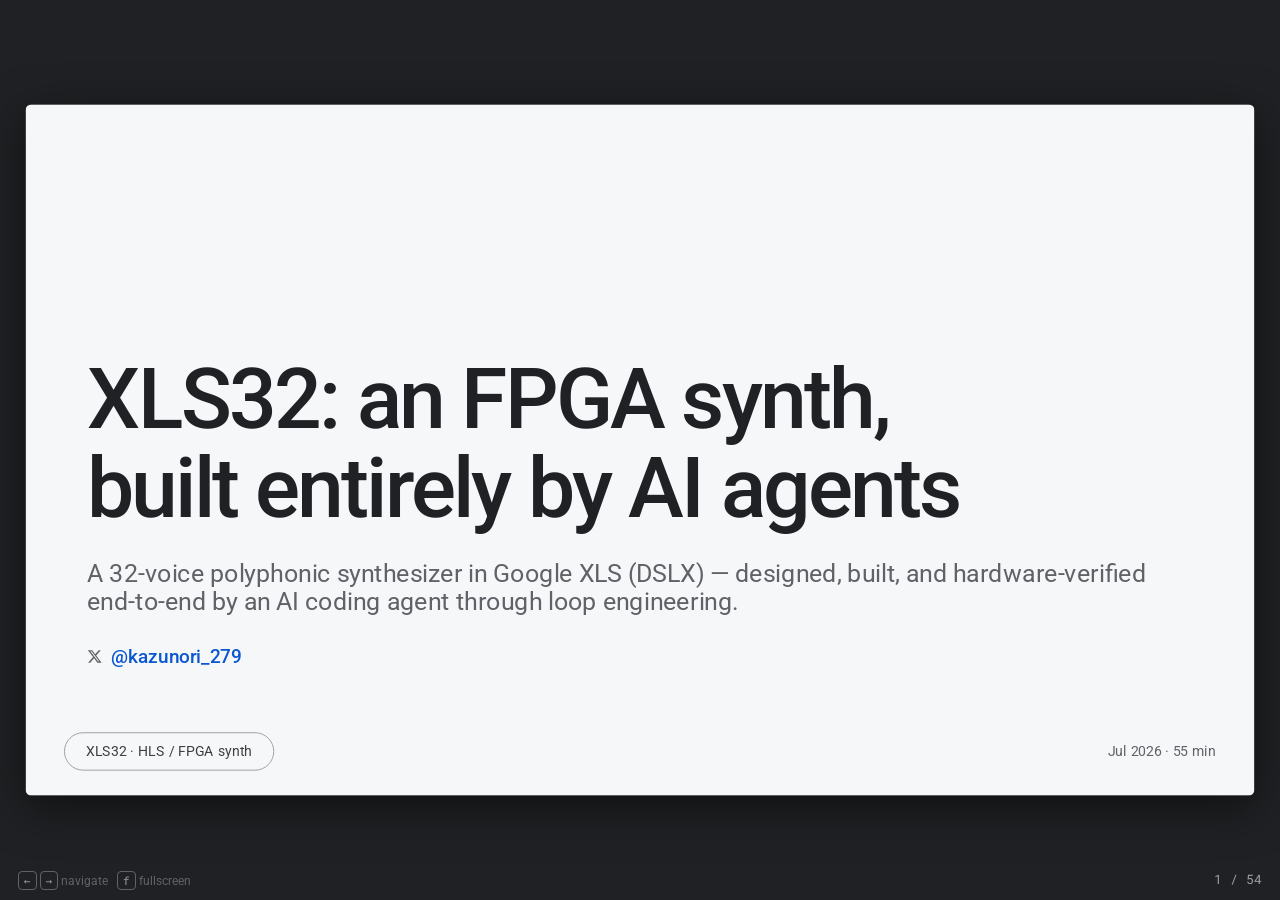
==== commit a8443f3f: "docs: the deck stops pretending there is only one board The slides described a Basys 3 project. Half" ====
--- a/docs/slides/index.html
+++ b/docs/slides/index.html
@@ -172,6 +172,8 @@
   table.gt thead th:last-child { border-radius: 0 6px 6px 0; }
   table.gt tbody td { padding: 13px 18px; border-bottom: 1px solid #e3e5e8; color: var(--ink-3); vertical-align: top; }
   table.gt tbody td:first-child { color: var(--ink); font-weight: 700; white-space: nowrap; }
+  table.gt.compact { font-size: 16.5px; margin-top: 34px; }
+  table.gt.compact tbody td { padding: 9px 16px; }
   table.gt .ric { vertical-align: -8px; margin-right: 14px; }
   table.gt .ok { color: var(--green); font-weight: 700; }
   table.gt .no { color: var(--red); font-weight: 700; }
@@ -297,7 +299,7 @@
   </div>
   <div class="footerbar">
     <span class="pill">XLS32 · HLS / FPGA synth</span>
-    <span>Jul 2026 · 50 min</span>
+    <span>Jul 2026 · 55 min</span>
   </div>
 </section>
 
@@ -307,10 +309,10 @@
     <div class="h-big">Agenda</div>
     <ol>
       <li><span class="num">00</span><span class="txt">Who's talking</span><span class="min">2 min</span></li>
-      <li><span class="num">01</span><span class="txt">What is XLS32</span><span class="min">6 min</span></li>
+      <li><span class="num">01</span><span class="txt">What is XLS32</span><span class="min">7 min</span></li>
       <li><span class="num">02</span><span class="txt">The technology stack</span><span class="min">16 min</span></li>
       <li><span class="num">03</span><span class="txt">Loop engineering with AI agents</span><span class="min">9 min</span></li>
-      <li><span class="num">04</span><span class="txt">Architecture deep-dive</span><span class="min">8 min</span></li>
+      <li><span class="num">04</span><span class="txt">Architecture deep-dive</span><span class="min">12 min</span></li>
       <li><span class="num">05</span><span class="txt">Frictions &amp; learnings</span><span class="min">5 min</span></li>
       <li><span class="num">06</span><span class="txt">Wrap-up + Q&amp;A</span><span class="min">4 min</span></li>
     </ol>
@@ -404,26 +406,51 @@
     </div>
   </div></section>
 
+<!-- ============ TWO BOARDS ============ -->
+<section class="slide">
+  <div class="h">…and the same engine is also a Eurorack module</div>
+  <div class="hsub">From here on this is one design on two boards. Where the numbers differ, both are given.</div>
+  <div class="cols" style="grid-template-columns: repeat(2, 1fr); margin-top: 46px; gap: 64px;">
+    <div>
+      <div class="lbl">Basys 3 — the development board</div>
+      <p>Digilent Basys 3, Xilinx Artix-7 <code>xc7a35t</code>. <b>32 voices</b>; audio and MIDI both
+      travel down one USB UART and are graded on the host by FFT. Where the project started, and
+      where an engine change is still measured first.</p>
+      <p class="small">Verilog shell · Vivado builds the shipped bitstream.</p>
+    </div>
+    <div>
+      <div class="lbl">Tiliqua R5 — the instrument</div>
+      <p>apf.audio Tiliqua, Lattice ECP5 <code>LFE5U-25F</code>. <b>24 voices</b> on a smaller die,
+      out of Eurorack jacks through a real codec, TRS MIDI in, and a 720×720p60 DVI visualiser.
+      Class-compliant USB audio, so any DAW sees it without a driver.</p>
+      <p class="small">Amaranth shell · fully open yosys + nextpnr-ecp5.</p>
+    </div>
+  </div>
+  <div class="body" style="margin-top:40px; max-width:1150px; font-size:19px;">
+    <p>Nothing in <code>synth.x</code> knows which board it is on. Retargeting to the ECP5 was
+    <b>recompiling the same source at a different <code>--pipeline_stages</code></b> — 48 down to 12 —
+    not a rewrite. That is the dividend of letting a compiler schedule the pipeline instead of
+    placing it by hand.</p>
+  </div>
+  <div class="dgbox" style="margin-top:32px; padding:16px 26px;">
+    <div class="dgd" style="font-size:16.5px; margin-top:0;"><b style="color:#3c4043;">Shared,
+    unchanged:</b> one generated <code>engine.v</code> · one browser panel · one <code>host/</code>
+    toolchain · one 175-case scored suite. Which board it is pointed at is a flag.</div>
+  </div></section>
+
 <!-- ============ DEMO ============ -->
 <section class="slide">
   <div class="h">Demo: the web UI plays the board</div>
   <div class="split" style="grid-template-columns: 560px 1fr; margin-top: 48px;">
     <div>
       <div class="dgbox">
-        <div class="dgt">Browser UI <small>any device on the network</small></div>
+        <div class="dgt">Browser UI <small>a static page — no server</small></div>
         <div class="dgd">Analog-style panel — knobs send MIDI CCs; play via on-screen keys,
-        computer keys, or a Web-MIDI controller</div>
+        computer keys, or a Web-MIDI controller. The tab owns the port and byte-aligns the
+        audio stream itself</div>
       </div>
       <div class="dgarr">
-        <span class="dn">▼ MIDI</span><span class="md">WebSocket</span><span class="up">PCM frames ▲</span>
-      </div>
-      <div class="dgbox">
-        <div class="dgt">Web server <small>webui/server.py — the host Mac</small></div>
-        <div class="dgd">FastAPI bridge — owns the serial port, byte-aligns the audio stream,
-        forwards MIDI down and audio up</div>
-      </div>
-      <div class="dgarr">
-        <span class="dn">▼ MIDI bytes</span><span class="md">USB UART · 2 Mbaud</span><span class="up">16-bit stereo ▲</span>
+        <span class="dn">▼ MIDI bytes</span><span class="md">Web Serial · USB UART · 2 Mbaud</span><span class="up">16-bit stereo ▲</span>
       </div>
       <div class="dgbox">
         <div class="dgt">Basys 3 board <small>the synth circuit</small></div>
@@ -521,7 +548,7 @@
         <rect x="2" y="12" width="18" height="12" rx="2.5" stroke="#4285f4" stroke-width="2.2" opacity=".4"/>
         <rect x="5" y="7" width="18" height="12" rx="2.5" stroke="#4285f4" stroke-width="2.2" opacity=".65"/>
         <rect x="8" y="2" width="18" height="12" rx="2.5" stroke="#4285f4" stroke-width="2.2"/>
-      </svg>Polyphony</td><td>32 voices, time-multiplexed — one voice per engine cycle</td><td>4-part multitimbral (MIDI ch 1–4), shared dynamic voice pool</td></tr>
+      </svg>Polyphony</td><td>32 voices, time-multiplexed — one voice per proc tick (~24 engine cycles)</td><td>4-part multitimbral (MIDI ch 1–4), shared dynamic voice pool</td></tr>
       <tr><td><svg class="ric" width="30" height="28" viewBox="0 0 30 28" fill="none">
         <path d="M 2 10 Q 6.5 1 11 10 T 20 10 T 29 10" stroke="#34a853" stroke-width="2.2" stroke-linecap="round"/>
         <path d="M 2 20 Q 6.5 11 11 20 T 20 20 T 29 20" stroke="#34a853" stroke-width="2.2" stroke-linecap="round" opacity=".5"/>
@@ -648,8 +675,8 @@
         <line x1="20" y1="3" x2="20" y2="9" stroke="#4285f4" stroke-width="2.4"/>
       </svg></div>
       <div class="lbl">Deterministic, tiny latency</div>
-      <p>A fixed-length pipeline computes one sample per clock — delay through the datapath is a
-      fixed handful of cycles: <b>sub-millisecond and jitter-free</b>.</p>
+      <p>A fixed-length pipeline builds every sample on the same schedule — delay through the datapath is a
+      fixed handful of microseconds: <b>sub-millisecond and jitter-free</b>.</p>
       <p class="small">Web Audio renders 128-sample blocks on top of a ~10–40 ms OS buffer,
       sharing the CPU with the UI and the garbage collector.</p>
     </div>
@@ -1240,7 +1267,7 @@
     </div>
     <div class="ev up" style="left:1%;"><div class="pad"><b>First sound</b>One DDS sine + ADSR, verified over UART from afar.</div></div>
     <div class="ev dn" style="left:15.5%;"><div class="pad"><b>Real MIDI in</b>UART RX + parser + voice allocation; FFT confirms the pitches.</div></div>
-    <div class="ev up" style="left:30%;"><div class="pad"><b>Pipelined engine</b>Rewrite: time-multiplexed 32-voice proc — one voice per cycle.</div></div>
+    <div class="ev up" style="left:30%;"><div class="pad"><b>Pipelined engine</b>Rewrite: time-multiplexed 32-voice proc — one voice per proc tick.</div></div>
     <div class="ev dn" style="left:44.5%;"><div class="pad"><b>Per-voice filter</b>Every voice gets its own resonant SVF + key-tracking.</div></div>
     <div class="ev up" style="left:59%;"><div class="pad"><b>BRAM effects</b>Chorus, ping-pong delay, and Freeverb reverb in block RAM.</div></div>
     <div class="ev dn" style="left:73.5%;"><div class="pad"><b>Browser panel</b>Serum-style UI, presets by inverse synthesis (CMA-ES).</div></div>
@@ -1329,7 +1356,8 @@
   <div class="num">04</div>
   <div class="name">Architecture deep-dive</div>
   <div class="kick">One clock, one sample rate. Everything is either a pure function or a small proc —
-  and the synth emits one audio sample per tick.</div>
+  and the synth emits one audio sample per tick. Then: what has to change when the same engine is
+  asked to fit a second, smaller chip.</div>
 </section>
 
 <!-- ============ 20 · TIMING ============ -->
@@ -1339,7 +1367,7 @@
     <thead><tr><th style="width:290px;">Cadence</th><th style="width:182px; white-space:nowrap;">Rate</th><th style="width:112px;">Period</th><th>What happens</th></tr></thead>
     <tbody>
       <tr><td><svg class="ric" width="42" height="24" viewBox="0 0 42 24" fill="none"><path d="M 2 19 h3 v-12 h3 v12 h3 v-12 h3 v12 h3 v-12 h3 v12 h3 v-12 h3 v12 h3 v-12 h3 v12 h3 v-12 h3 v12 h3" stroke="#4285f4" stroke-width="2" stroke-linejoin="round"/></svg>Master clock</td><td>100 MHz</td><td>10 ns</td><td>Everything on the board — one oscillator, no MMCM/PLL</td></tr>
-      <tr><td style="background:#e6f4ea; border-left:4px solid #188038; color:#0d652d;"><svg class="ric" width="42" height="24" viewBox="0 0 42 24" fill="none"><path d="M 2 19 h4 v-12 h4 v12 h9 v-12 h4 v12 h9 v-12 h4 v12 h4" stroke="#34a853" stroke-width="2.6" stroke-linejoin="round"/></svg><b>ce — the engine clock</b></td><td style="background:#e6f4ea;"><b style="color:#0d652d;">33.3 MHz  (÷3)</b></td><td style="background:#e6f4ea;"><b style="color:#0d652d;">30 ns</b></td><td style="background:#e6f4ea;"><b style="color:#0d652d; font-weight:600;">Every pipeline register in engine.v is gated by this one enable. One tick = one voice.</b></td></tr>
+      <tr><td style="background:#e6f4ea; border-left:4px solid #188038; color:#0d652d;"><svg class="ric" width="42" height="24" viewBox="0 0 42 24" fill="none"><path d="M 2 19 h4 v-12 h4 v12 h9 v-12 h4 v12 h9 v-12 h4 v12 h4" stroke="#34a853" stroke-width="2.6" stroke-linejoin="round"/></svg><b>ce — the engine clock</b></td><td style="background:#e6f4ea;"><b style="color:#0d652d;">33.3 MHz  (÷3)</b></td><td style="background:#e6f4ea;"><b style="color:#0d652d;">30 ns</b></td><td style="background:#e6f4ea;"><b style="color:#0d652d; font-weight:600;">Every pipeline register in engine.v is gated by this one enable. One voice takes ~24 of them.</b></td></tr>
       <tr><td><svg class="ric" width="42" height="24" viewBox="0 0 42 24" fill="none"><path d="M 2 19 h6 v-12 h4 v12 h24 v-12 h4" stroke="#f9ab00" stroke-width="2" stroke-linejoin="round"/></svg>ce8 (effects)</td><td>16.7 MHz  (÷6)</td><td>60 ns</td><td>One step of the 28-state effects FSM — a BRAM read+write each</td></tr>
       <tr><td><svg class="ric" width="42" height="24" viewBox="0 0 42 24" fill="none"><path d="M 2 12 Q 12 -2 21 12 T 40 12" stroke="#d93025" stroke-width="2.2" stroke-linecap="round"/></svg>Sample period</td><td>32 kHz</td><td>31.25 µs</td><td>One 32 kHz stereo sample — 3,125 master clocks</td></tr>
     </tbody>
@@ -1372,11 +1400,11 @@
 <text x="104" y="29" font-family="Roboto Mono, monospace" text-anchor="end" font-size="14" fill="#1a73e8">clk</text>
 <text x="104" y="76" font-family="Roboto Mono, monospace" text-anchor="end" font-size="15" fill="#0d652d" font-weight="700">ce</text>
 <text x="104" y="147" font-family="Roboto Mono, monospace" text-anchor="end" font-size="14" fill="#b06000">ce8</text>
-<text x="116" y="106" font-family="Roboto, Arial, sans-serif" font-size="12.5" fill="#0d652d" font-weight="700">30 ns · one engine cycle · one voice — nothing in engine.v moves except on this edge</text>
+<text x="116" y="106" font-family="Roboto, Arial, sans-serif" font-size="12.5" fill="#0d652d" font-weight="700">30 ns · one engine cycle — nothing in engine.v moves except on this edge</text>
 </svg>
   </div>
   <div class="body" style="max-width:1120px; margin-top:14px;">
-    <p style="font-size:15.5px;">The compute uses only <span class="em">~264 of 3,125 clocks</span> per sample — the pipeline finishes with ~90% of the period to spare. The real ceiling is the <b>UART frame (~2,000 clocks)</b>, not the DSP — so the engine has generous room to grow.</p>
+    <p style="font-size:15.5px;">The 32-voice scan takes <span class="em">~2,304 of 3,125 clocks</span> per sample — 74% of the period. The effects pass (168 clocks) and the <b>UART frame (~2,000 clocks)</b> run concurrently with it, so the compute binds first, not the UART — leaving ~26% headroom.</p>
   </div></section>
 
 <!-- ============ 19 · VOICE PARAMS ============ -->
@@ -1953,62 +1981,13 @@
     </svg>
   </div>
 </section>
-<!-- ============ 19c · PIPELINE ============ -->
-<section class="slide">
-  <div class="h">Time-multiplexing + pipelining</div>
-  <div class="hsub">Two different things, stacked — the datapath is shared in time, and XLS also cuts it into 48 stages.</div>
-  <div style="margin-top:26px;">
-    <svg viewBox="0 0 1152 446" style="width:100%;height:446px;">
-    <defs><marker id="pG" markerWidth="8" markerHeight="8" refX="6.8" refY="2.9" orient="auto"><path d="M0 0 L6.8 2.9 L0 5.8 z" fill="#188038"/></marker></defs>
-    <text x="150" y="16" font-family="Roboto, Arial, sans-serif" font-size="12.5" fill="#5f6368">engine cycles  (1 cycle = 1 ce = 3 master clocks = 30 ns)</text>
-    <path d="M150 44 L150 310" stroke="#dadce0" stroke-width="1" stroke-dasharray="3 4"/>
-    <text x="150" y="36" font-family="Roboto Mono, monospace" font-size="11.5" fill="#5f6368" text-anchor="middle">0</text>
-    <path d="M298 44 L298 310" stroke="#dadce0" stroke-width="1" stroke-dasharray="3 4"/>
-    <text x="298" y="36" font-family="Roboto Mono, monospace" font-size="11.5" fill="#5f6368" text-anchor="middle">8</text>
-    <path d="M446 44 L446 310" stroke="#dadce0" stroke-width="1" stroke-dasharray="3 4"/>
-    <text x="446" y="36" font-family="Roboto Mono, monospace" font-size="11.5" fill="#5f6368" text-anchor="middle">16</text>
-    <path d="M594 44 L594 310" stroke="#dadce0" stroke-width="1" stroke-dasharray="3 4"/>
-    <text x="594" y="36" font-family="Roboto Mono, monospace" font-size="11.5" fill="#5f6368" text-anchor="middle">24</text>
-    <path d="M742 44 L742 310" stroke="#dadce0" stroke-width="1" stroke-dasharray="3 4"/>
-    <text x="742" y="36" font-family="Roboto Mono, monospace" font-size="11.5" fill="#5f6368" text-anchor="middle">32</text>
-    <path d="M890 44 L890 310" stroke="#dadce0" stroke-width="1" stroke-dasharray="3 4"/>
-    <text x="890" y="36" font-family="Roboto Mono, monospace" font-size="11.5" fill="#5f6368" text-anchor="middle">40</text>
-    <path d="M1038 44 L1038 310" stroke="#dadce0" stroke-width="1" stroke-dasharray="3 4"/>
-    <text x="1038" y="36" font-family="Roboto Mono, monospace" font-size="11.5" fill="#5f6368" text-anchor="middle">48</text>
-    <text x="136" y="79" font-family="Roboto Mono, monospace" font-size="12.5" fill="#5f6368" text-anchor="end">voice 0</text>
-    <rect x="150" y="58" width="888" height="32" rx="6" fill="#d2e3fc" opacity="1.00"/>
-    <rect x="150" y="58" width="888" height="32" rx="6" fill="none" stroke="#1a73e8" stroke-width="1.2" opacity=".6"/>
-    <text x="594" y="79" font-family="Roboto, Arial, sans-serif" font-size="13" fill="#174ea6" text-anchor="middle">48 pipeline stages, one register each</text>
-    <circle cx="1038" cy="74" r="5" fill="#188038"/>
-    <text x="136" y="123" font-family="Roboto Mono, monospace" font-size="12.5" fill="#5f6368" text-anchor="end">voice 1</text>
-    <rect x="168" y="102" width="888" height="32" rx="6" fill="#d2e3fc" opacity="0.90"/>
-    <rect x="168" y="102" width="888" height="32" rx="6" fill="none" stroke="#1a73e8" stroke-width="1.2" opacity=".6"/>
-    <circle cx="1056" cy="118" r="5" fill="#188038"/>
-    <text x="136" y="167" font-family="Roboto Mono, monospace" font-size="12.5" fill="#5f6368" text-anchor="end">voice 2</text>
-    <rect x="187" y="146" width="888" height="32" rx="6" fill="#d2e3fc" opacity="0.80"/>
-    <rect x="187" y="146" width="888" height="32" rx="6" fill="none" stroke="#1a73e8" stroke-width="1.2" opacity=".6"/>
-    <circle cx="1075" cy="162" r="5" fill="#188038"/>
-    <text x="136" y="211" font-family="Roboto Mono, monospace" font-size="12.5" fill="#5f6368" text-anchor="end">voice 3</text>
-    <rect x="206" y="190" width="888" height="32" rx="6" fill="#d2e3fc" opacity="0.70"/>
-    <rect x="206" y="190" width="888" height="32" rx="6" fill="none" stroke="#1a73e8" stroke-width="1.2" opacity=".6"/>
-    <circle cx="1094" cy="206" r="5" fill="#188038"/>
-    <text x="136" y="255" font-family="Roboto Mono, monospace" font-size="12.5" fill="#5f6368" text-anchor="end">voice 4</text>
-    <rect x="224" y="234" width="888" height="32" rx="6" fill="#d2e3fc" opacity="0.60"/>
-    <rect x="224" y="234" width="888" height="32" rx="6" fill="none" stroke="#1a73e8" stroke-width="1.2" opacity=".6"/>
-    <circle cx="1112" cy="250" r="5" fill="#188038"/>
-    <text x="136" y="299" font-family="Roboto Mono, monospace" font-size="12.5" fill="#5f6368" text-anchor="end">voice 5</text>
-    <rect x="242" y="278" width="888" height="32" rx="6" fill="#d2e3fc" opacity="0.50"/>
-    <rect x="242" y="278" width="888" height="32" rx="6" fill="none" stroke="#1a73e8" stroke-width="1.2" opacity=".6"/>
-    <circle cx="1130" cy="294" r="5" fill="#188038"/>
-    <text x="136" y="336" font-family="Roboto Mono, monospace" font-size="12.5" fill="#5f6368" text-anchor="end">⋮</text>
-    <text x="150" y="336" font-family="Roboto, Arial, sans-serif" font-size="12.5" fill="#5f6368">…and so on, through voice 31</text>
-    <path d="M1038 74 L1130 294" stroke="#188038" stroke-width="1.8" stroke-dasharray="4 4"/>
-    <text x="1152" y="336" font-family="Roboto, Arial, sans-serif" font-size="13.5" font-weight="700" fill="#188038" text-anchor="end">1 voice in, 1 voice out — every cycle</text>
-    <text x="1152" y="357" font-family="Roboto, Arial, sans-serif" font-size="12" fill="#5f6368" text-anchor="end">● = that voice's sample is finished</text>
-    <rect x="0" y="378" width="1152" height="64" rx="10" fill="#e6f4ea"/>
-    <text x="20" y="404" font-family="Roboto, Arial, sans-serif" font-size="14.5" font-weight="700" fill="#188038">Latency is 48 cycles. Throughput is 1 voice per cycle. Only the second one sets the scan cost.</text>
-    <text x="20" y="427" font-family="Roboto, Arial, sans-serif" font-size="13" fill="#5f6368">So 32 voices take 32 engine cycles — not 48 × 32 — which is ~96 master clocks (32 × 3).</text>
-    </svg>
+<!-- ============ 19c0b · THE TWO VIEWS, ANIMATED (docs/gen_pipeline_gif.py) ============ -->
+<section class="slide">
+  <div class="h">One pipeline, 32 voices taking turns</div>
+  <div class="hsub">Top: where each voice sits in the hardware. Bottom: the same run on a time axis — one playhead drives both. It is 48 stages deep, but a new voice enters only every 24 cycles, so two are ever in flight and the other 46 stages carry bubbles.</div>
+  <div style="margin-top:14px;">
+    <img src="assets/pipeline_anim.gif" style="width:100%; border-radius:10px;"
+         alt="Animation: voices advancing one stage per engine cycle through the shared 48-stage pipeline, with the matching Gantt chart filling in below.">
   </div>
 </section>
 
@@ -2353,14 +2332,14 @@
     <text x="156" y="26" font-family="Roboto, Arial, sans-serif" font-size="11.5" fill="#80868b">— one 32 kHz sample: 3,125 clocks of the 100 MHz master, drawn to scale</text>
     <rect x="36" y="38" width="3.5" height="39" rx="1.75" fill="#12b5cb"/>
     <text x="50" y="48" font-family="Roboto, Arial, sans-serif" font-size="11.5" fill="#12b5cb" font-weight="700">sample N+1 — being built</text>
-    <text x="202" y="48" font-family="Roboto, Arial, sans-serif" font-size="11" fill="#80868b">· the engine starts it the instant N is pulled, and is done 96 clocks later</text>
+    <text x="202" y="48" font-family="Roboto, Arial, sans-serif" font-size="11" fill="#80868b">· the engine starts it the instant N is pulled, and needs ~2,300 clocks</text>
     <rect x="36" y="88" width="3.5" height="71" rx="1.75" fill="#1a73e8"/>
     <text x="50" y="98" font-family="Roboto, Arial, sans-serif" font-size="11.5" fill="#1a73e8" font-weight="700">sample N — being shipped</text>
     <text x="200" y="98" font-family="Roboto, Arial, sans-serif" font-size="11" fill="#80868b">· the engine finished this one last period; the tick only pulls it out</text>
     <rect x="46" y="52" width="1060" height="25" rx="4" fill="#fafbfc"/>
     <g transform="translate(52,55) scale(0.62)" fill="none" stroke="#5f6368" stroke-width="2.0" stroke-linecap="round" stroke-linejoin="round"><rect x="5" y="5" width="14" height="14" rx="2.5"/><path d="M9 1.8 v3.2 M15 1.8 v3.2 M9 19 v3.2 M15 19 v3.2 M1.8 9 h3.2 M1.8 15 h3.2 M19 9 h3.2 M19 15 h3.2"/></g>
     <text x="210" y="64" font-family="Roboto, Arial, sans-serif" font-size="11.5" fill="#202124" font-weight="700" text-anchor="end">engine</text>
-    <text x="210" y="76" font-family="Roboto, Arial, sans-serif" font-size="10" fill="#80868b" text-anchor="end">32 voices · 1 per ce</text>
+    <text x="210" y="76" font-family="Roboto, Arial, sans-serif" font-size="10" fill="#80868b" text-anchor="end">32 voices · ~24 ce each</text>
     <rect x="46" y="102" width="1060" height="25" rx="4" fill="#fafbfc"/>
     <g transform="translate(52,105) scale(0.62)" fill="none" stroke="#5f6368" stroke-width="2.0" stroke-linecap="round" stroke-linejoin="round"><path d="M2 10 q2.6 -6 5.2 0 t5.2 0 t5.2 0 t4.4 0"/><path d="M2 17.5 q2.6 -4 5.2 0 t5.2 0 t5.2 0 t4.4 0"/></g>
     <text x="210" y="114" font-family="Roboto, Arial, sans-serif" font-size="11.5" fill="#202124" font-weight="700" text-anchor="end">effects FSM</text>
@@ -2369,14 +2348,14 @@
     <g transform="translate(52,137) scale(0.62)" fill="none" stroke="#5f6368" stroke-width="2.0" stroke-linecap="round" stroke-linejoin="round"><rect x="1.8" y="3.6" width="6.6" height="16.8" rx="1.6"/><path d="M11.6 12 H22.4"/><path d="M18.8 8 L22.8 12 L18.8 16"/></g>
     <text x="210" y="146" font-family="Roboto, Arial, sans-serif" font-size="11.5" fill="#202124" font-weight="700" text-anchor="end">UART TX</text>
     <text x="210" y="158" font-family="Roboto, Arial, sans-serif" font-size="10" fill="#80868b" text-anchor="end">4 bytes @ 2 Mbaud</text>
-    <rect x="245.3" y="56" width="860.7" height="17" rx="3" fill="#f1f3f4" stroke="#c8cbcf" stroke-width="1.4" stroke-dasharray="4 3"/>
-    <text x="1096" y="68" font-family="Roboto, Arial, sans-serif" font-size="10.5" fill="#80868b" text-anchor="end">stalled on the audio handshake — avld stays high, ~3,000 clk</text>
+    <rect x="872.7" y="56" width="233.3" height="17" rx="3" fill="#f1f3f4" stroke="#c8cbcf" stroke-width="1.4" stroke-dasharray="4 3"/>
+    <text x="1096" y="68" font-family="Roboto, Arial, sans-serif" font-size="10.5" fill="#80868b" text-anchor="end">avld high, waiting for the tick — ~820 clk</text>
     <rect x="265.7" y="106" width="840.3" height="17" rx="3" fill="#f1f3f4" stroke="#c8cbcf" stroke-width="1.4" stroke-dasharray="4 3"/>
     <text x="1096" y="118" font-family="Roboto, Arial, sans-serif" font-size="10.5" fill="#80868b" text-anchor="end">dst back to 0 — nothing more to do this period</text>
     <rect x="834.1" y="138" width="271.9" height="17" rx="3" fill="#f1f3f4" stroke="#c8cbcf" stroke-width="1.4" stroke-dasharray="4 3"/>
-    <text x="1096" y="150" font-family="Roboto, Arial, sans-serif" font-size="10.5" fill="#80868b" text-anchor="end">~960 clk idle</text>
-    <rect x="218.0" y="56" width="27.3" height="17" rx="3" fill="#d7f1f6" stroke="#12b5cb" stroke-width="1.4"/>
-    <text x="255.27936" y="68" font-family="Roboto, Arial, sans-serif" font-size="11.5" fill="#0b7b8a" font-weight="700">96 clk (32 voices × 3)</text>
+    <text x="1096" y="150" font-family="Roboto, Arial, sans-serif" font-size="10.5" fill="#80868b" text-anchor="end">~960 clk — TX lane idle</text>
+    <rect x="218.0" y="56" width="654.7" height="17" rx="3" fill="#d7f1f6" stroke="#12b5cb" stroke-width="1.4"/>
+    <text x="545.4" y="68" font-family="Roboto, Arial, sans-serif" font-size="11.5" fill="#0b7b8a" font-weight="700" text-anchor="middle">~2,300 clk (32 voices × ~24 ce × 3)</text>
     <rect x="218.0" y="106" width="47.7" height="17" rx="3" fill="#e8f0fe" stroke="#1a73e8" stroke-width="1.4"/>
     <text x="275.73888" y="118" font-family="Roboto, Arial, sans-serif" font-size="11.5" fill="#174ea6" font-weight="700">168 clk (28 steps × 6)</text>
     <rect x="265.7" y="138" width="568.3" height="17" rx="3" fill="#fce8e6" stroke="#d93025" stroke-width="1.4"/>
@@ -2429,7 +2408,7 @@
     <rect x="770.0" y="419.0" width="72.0" height="9.0" rx="2" fill="#fce8e6" stroke="#d93025" stroke-width="1.4"/><text x="806.0" y="426.9" font-family="Roboto, Arial, sans-serif" font-size="9.5" fill="#d93025" font-weight="700" text-anchor="middle">TX</text>
     <rect x="0" y="452" width="1152" height="48" rx="10" fill="#e8f0fe"/>
     <text x="20" y="473" font-family="Roboto, Arial, sans-serif" font-size="14.5" fill="#174ea6" font-weight="700">The engine runs one sample ahead: effects work on N while the engine is already building N+1.</text>
-    <text x="20" y="492" font-family="Roboto, Arial, sans-serif" font-size="12.5" fill="#5f6368">They are separate blocks, so the overlap costs nothing: the tick hands N to the effects FSM and the same handshake starts the engine on N+1. Only the ~2,000-clock UART frame fills much of the period.</text>
+    <text x="20" y="492" font-family="Roboto, Arial, sans-serif" font-size="12.5" fill="#5f6368">They are separate blocks, so the overlap costs nothing: the tick hands N to the effects FSM and the same handshake starts the engine on N+1. The engine's ~2,300-clock scan is the term that binds.</text>
     </svg>
   </div>
 </section>
@@ -2518,6 +2497,137 @@
   <div class="body" style="max-width:1120px; margin-top:36px;">
     <p><b>XLS was never the blocker — the P&amp;R backend was.</b> The identical RTL infers
     26 DSP48 + 32 BRAM on Vivado, halving the critical path (~40 → ~18.5 ns) and restoring true 32 kHz.</p>
+  </div></section>
+
+<!-- ============ 23c · TILIQUA · TWO SHELLS ============ -->
+<section class="slide">
+  <div class="h">Two shells, one engine</div>
+  <div class="hsub">The generated <code>engine.v</code> is the same logic on both boards. Every number
+  that differs lives in the shell around it.</div>
+  <table class="gt compact">
+    <thead><tr><th style="width:200px;"></th><th style="width:390px;">Basys 3 · Artix-7</th><th>Tiliqua · ECP5</th></tr></thead>
+    <tbody>
+      <tr><td>Shell &amp; P&amp;R</td><td>Verilog <code>rtl/top.v</code> — Vivado, F4PGA or openXC7</td>
+        <td>Amaranth <code>gateware/</code> — yosys + nextpnr-ecp5, fully open</td></tr>
+      <tr><td>Engine clock</td><td>100 MHz, engine on a ÷3 clock-enable</td>
+        <td>12.288 MHz — an SI5351 wired straight into the fabric, no FPGA PLL</td></tr>
+      <tr><td>Pipeline depth</td><td><code>STAGES=48</code> → 768 cycles per sample</td>
+        <td><code>STAGES=12</code> → 224, because that clock only allows 384</td></tr>
+      <tr><td>Sample rate</td><td>32 kHz — the shell <i>pushes</i> samples</td>
+        <td>the codec <i>pulls</i>: 48 kHz of demand through a 3/2 resampler lands on the engine as exactly 32 kHz</td></tr>
+      <tr><td>Audio &amp; MIDI</td><td>16-bit PCM and MIDI over one 2 Mbaud UART</td>
+        <td>Eurorack jacks via an AK4619 · UAC2 audio + USB-MIDI on one USB-C · TRS MIDI in</td></tr>
+      <tr><td>Multiplies</td><td>26 × DSP48E1, of 90</td>
+        <td>27 × MULT18X18D, of 28 — all but one on the die</td></tr>
+      <tr><td>You can watch</td><td>16 LEDs as a voice-activity comet, 7-segment</td>
+        <td>720×720p60 DVI — one tile per voice, no framebuffer</td></tr>
+    </tbody>
+  </table>
+  <div class="body" style="margin-top:28px; max-width:1150px; font-size:18px;">
+    <p class="mut">Reshaping the multiplies for the ECP5's narrower 18×18 tiles made the <i>Basys 3</i>
+    build cheaper too: 78 fewer LUTs, a 0.32 ns shorter path, the same 26 DSP48 — and 3,000 audio
+    samples bit-identical. Porting paid a dividend backwards.</p>
+  </div></section>
+
+<!-- ============ 23d · TILIQUA · THE SQUEEZE ============ -->
+<section class="slide">
+  <div class="h">93.5% of the die, and a 6% bet</div>
+  <div class="hsub">The Artix-7 build sits at about half the chip. The ECP5 one has no such room, and
+  everything on this slide follows from that.</div>
+  <div class="rows" style="grid-template-columns: 320px 1fr; row-gap: 42px; margin-top: 52px;">
+    <div class="lbl">Full, by every measure</div>
+    <ul class="dots">
+      <li><b>22,722 of 24,288</b> logic cells at 24 voices — <b>93.5%</b>, and <b>98.9%</b> at 32 ·
+      27 of 28 multipliers · 53 of 56 block RAMs</li>
+    </ul>
+    <div class="lbl">The clock does not close</div>
+    <ul class="dots">
+      <li>The USB PHY fixes that domain at <b>60 MHz</b>; nextpnr closes the 24-voice build at
+      <b>56.63</b>. Shipping it is a bet that the silicon is <b>6% faster than the model</b> — at
+      32 voices the same bet is <b>29%</b>, and it has already failed on one module</li>
+    </ul>
+    <div class="lbl">Placement is the variable</div>
+    <ul class="dots">
+      <li>At this occupancy the router seed decides. A <b>24-seed sweep spanned 51.60 → 56.63 MHz</b>
+      on one netlist — and winners do not transfer: the seed that takes the 56.63 read 50.90, near
+      the bottom of the draw, one commit earlier</li>
+    </ul>
+    <div class="lbl">Even the git hash moves it</div>
+    <ul class="dots">
+      <li>The build stamp is a ROM, so a dirty tree's six extra characters change its width, change
+      the netlist, and re-draw the whole lottery. A release build is a <b>clean-tree</b> build, and
+      every netlist change costs a fresh sweep</li>
+    </ul>
+  </div></section>
+
+<!-- ============ 23e · TILIQUA · THE SCREEN ============ -->
+<section class="slide">
+  <div class="h">A 720×720p60 display with no framebuffer</div>
+  <div class="hsub">Because there was nowhere to put one — and the design got <i>smaller</i> for going without.</div>
+  <div class="cols c3" style="margin-top:50px;">
+    <div>
+      <div class="lbl">Race the beam</div>
+      <p>Each pixel's colour is computed in the cycle before it is sent, from the beam position and a
+      <b>32-byte store</b>: one 15-bit word per voice, brightness from its envelope and hue from its
+      pitch.</p>
+      <p class="small">A framebuffer holding the same information is <b>1.5 MB</b>. The whole die has
+      56 block RAMs.</p>
+    </div>
+    <div>
+      <div class="lbl">One BRAM is the whole crossing</div>
+      <p>That store is dual-port: written from the <code>audio</code> domain at 12.288 MHz, read from
+      <code>dvi</code> at 39.07. No FIFO, no handshake, no synchroniser.</p>
+      <p class="small">Neither side needs to know what the other is doing — the reader only ever
+      wants the newest value, which is what the port hands it.</p>
+    </div>
+    <div>
+      <div class="lbl">It paid for itself</div>
+      <p>The SDK's video path streams out of PSRAM, which is where the echo delay line lived. Going
+      framebuffer-free removed the second client — and then removed PSRAM.</p>
+      <p class="small"><b>24,107 cells (99%) → 23,404 (96%)</b>, and that domain's Fmax went
+      40.17 → 44.71 MHz. The design gained a screen and shrank.</p>
+    </div>
+  </div>
+  <div class="body" style="margin-top:38px; max-width:1150px; font-size:18px;">
+    <p class="mut">The tiles themselves are 235 cells — <b>1.0% of the device</b>. Rendering them on
+    the host and streaming pixels in was killed by measuring it: 93 MB/s wanted, against a USB device
+    with no bulk endpoint and a ~40 MB/s ceiling.</p>
+  </div></section>
+
+<!-- ============ 23f · TILIQUA · ONE LOOP, TWO BOARDS ============ -->
+<section class="slide">
+  <div class="h">The loop reached the second board by swapping one object</div>
+  <div class="hsub">Same 175 cases, same grader, same thresholds — a <code>Transport</code> that read
+  UART bytes became one that opens a UAC2 capture.</div>
+  <div class="split" style="grid-template-columns: 640px 1fr; margin-top: 36px;">
+    <div class="body">
+      <ul class="dots">
+        <li>The shipped 24-voice build grades <b>99.8 / 100 (A+)</b> on the module — 174 pass,
+        1 warn, 0 fail, USB frame gaps <b>0.00%</b> across 175 captures</li>
+        <li>That one warn is a filter-sweep brightness measurement <b>both boards share</b>, and it
+        predates the port</li>
+        <li>The boards disagree about sample rate, so the suite is told which one it is talking to
+        and then asserts the rate it actually got</li>
+      </ul>
+      <p style="margin-top:22px;"><b>And the part that does not fit the story:</b> an earlier and
+      <i>slower</i> 32-voice bitstream ran perfectly here, and <b>did not run on one of the maker's
+      two modules</b>. Static timing says neither should work. On this die it does.</p>
+      <p class="small mut" style="margin-top:14px;">Still open, still undiagnosed — and the reason
+      24 voices, not 32, is the build this repo stands behind.</p>
+    </div>
+    <div>
+      <div class="imgcap" style="text-align:left; margin-top:2px;">Recorded off the module over USB —
+      four parts, no room mic, no software instruments:</div>
+      <a class="ytrow" href="https://youtu.be/sWc6g7cgsd4" target="_blank" rel="noopener">
+        <span class="ythumb"><img src="https://img.youtube.com/vi/sWc6g7cgsd4/mqdefault.jpg" alt=""><svg viewBox="0 0 68 48"><path d="M66.5 7.7c-.8-2.9-3-5.2-5.9-6C55.5.3 34 .3 34 .3S12.5.3 7.4 1.7c-2.9.8-5.1 3.1-5.9 6C.1 12.8.1 24 .1 24s0 11.2 1.4 16.3c.8 2.9 3 5.2 5.9 6 5.1 1.4 26.6 1.4 26.6 1.4s21.5 0 26.6-1.4c2.9-.8 5.1-3.1 5.9-6C67.9 35.2 67.9 24 67.9 24s0-11.2-1.4-16.3z" fill="#f00"/><path d="M45 24 27 14v20z" fill="#fff"/></svg></span>
+        <span class="ytt">The panel playing the module</span><span class="ytm">live demo</span></a>
+      <a class="ytrow" href="https://youtu.be/UPpt41BPEH8" target="_blank" rel="noopener">
+        <span class="ythumb"><img src="https://img.youtube.com/vi/UPpt41BPEH8/mqdefault.jpg" alt=""><svg viewBox="0 0 68 48"><path d="M66.5 7.7c-.8-2.9-3-5.2-5.9-6C55.5.3 34 .3 34 .3S12.5.3 7.4 1.7c-2.9.8-5.1 3.1-5.9 6C.1 12.8.1 24 .1 24s0 11.2 1.4 16.3c.8 2.9 3 5.2 5.9 6 5.1 1.4 26.6 1.4 26.6 1.4s21.5 0 26.6-1.4c2.9-.8 5.1-3.1 5.9-6C67.9 35.2 67.9 24 67.9 24s0-11.2-1.4-16.3z" fill="#f00"/><path d="M45 24 27 14v20z" fill="#fff"/></svg></span>
+        <span class="ytt">Bach · Goldberg Aria</span><span class="ytm">4 parts · 1:45</span></a>
+      <a class="ytrow" href="https://youtu.be/Qv_raL9kz5I" target="_blank" rel="noopener">
+        <span class="ythumb"><img src="https://img.youtube.com/vi/Qv_raL9kz5I/mqdefault.jpg" alt=""><svg viewBox="0 0 68 48"><path d="M66.5 7.7c-.8-2.9-3-5.2-5.9-6C55.5.3 34 .3 34 .3S12.5.3 7.4 1.7c-2.9.8-5.1 3.1-5.9 6C.1 12.8.1 24 .1 24s0 11.2 1.4 16.3c.8 2.9 3 5.2 5.9 6 5.1 1.4 26.6 1.4 26.6 1.4s21.5 0 26.6-1.4c2.9-.8 5.1-3.1 5.9-6C67.9 35.2 67.9 24 67.9 24s0-11.2-1.4-16.3z" fill="#f00"/><path d="M45 24 27 14v20z" fill="#fff"/></svg></span>
+        <span class="ytt">Vivaldi · Winter, Largo</span><span class="ytm">4 parts · 1:45</span></a>
+    </div>
   </div></section>
 
 <!-- ============ 23b · PRESET SEARCH ============ -->
@@ -2566,22 +2676,25 @@
     <rect x="24" y="194" width="1104" height="84" rx="10" fill="#ffffff" stroke="#dadce0"/>
     <g transform="translate(44,204) scale(0.72)" fill="none" stroke="#1a73e8" stroke-width="1.9" stroke-linecap="round" stroke-linejoin="round"><path d="M2 7.5 q2.6 -4 5.2 0 t5.2 0 t4.6 0"/><path d="M2 17 q2.6 -4 5.2 0 t5.2 0 t4.6 0"/><path d="M20.8 9.4 V15.1 M19.4 10.8 L20.8 9.4 L22.2 10.8 M19.4 13.7 L20.8 15.1 L22.2 13.7"/></g>
     <text x="72" y="220" font-family="Roboto, Arial, sans-serif" font-size="14" fill="#202124" font-weight="700">Inside the Loss box</text>
-    <text x="213" y="220" font-family="Roboto, Arial, sans-serif" font-size="11.5" fill="#80868b">— both renders are resampled to 22.05 kHz and RMS-normalised first, then compared magnitude-only: three terms, summed</text>
+    <text x="213" y="220" font-family="Roboto, Arial, sans-serif" font-size="11.5" fill="#80868b">— both sounds are turned down to the same loudness first, so only their character is compared, never how loud they are. Three scores, added up</text>
     <g transform="translate(46,226) scale(0.75)" fill="none" stroke="#1a73e8" stroke-width="1.9" stroke-linecap="round" stroke-linejoin="round"><rect x="1.6" y="7.5" width="20.8" height="9" rx="1.5"/><rect x="5.6" y="4.6" width="12.8" height="14.8" rx="1.5"/><rect x="9.6" y="1.8" width="4.8" height="20.4" rx="1.5"/></g>
-    <text x="72" y="240" font-family="Roboto, Arial, sans-serif" font-size="12.5" fill="#202124" font-weight="700">Multi-res STFT</text>
+    <text x="72" y="240" font-family="Roboto, Arial, sans-serif" font-size="12.5" fill="#202124" font-weight="700">What it is made of</text>
+    <text x="196" y="240" font-family="Roboto, Arial, sans-serif" font-size="11" fill="#9aa0a6">multi-res STFT</text>
     <text x="382" y="240" font-family="Roboto, Arial, sans-serif" font-size="12" fill="#1a73e8" font-weight="700" text-anchor="end">×1 each</text>
-    <text x="46" y="258" font-family="Roboto, Arial, sans-serif" font-size="11.5" fill="#5f6368">mean |A − B| plus half of mean |log A − log B|, over</text>
-    <text x="46" y="272" font-family="Roboto, Arial, sans-serif" font-size="11.5" fill="#5f6368">256 / 512 / 1024 / 2048 Hann windows at 75% overlap.</text>
+    <text x="46" y="258" font-family="Roboto, Arial, sans-serif" font-size="11.5" fill="#5f6368">Which pitches and overtones are in it — looked at</text>
+    <text x="46" y="272" font-family="Roboto, Arial, sans-serif" font-size="11.5" fill="#5f6368">both close up and zoomed out, so nothing slips past.</text>
     <g transform="translate(408,226) scale(0.75)" fill="none" stroke="#1a73e8" stroke-width="1.9" stroke-linecap="round" stroke-linejoin="round"><path d="M1.5 21.5 H22.5"/><path d="M3.4 19 V10 M7 19 V5.5 M11.4 19 V13 M16.6 19 V7.5 M21.4 19 V15"/></g>
-    <text x="434" y="240" font-family="Roboto, Arial, sans-serif" font-size="12.5" fill="#202124" font-weight="700">Mel-ish bands</text>
+    <text x="434" y="240" font-family="Roboto, Arial, sans-serif" font-size="12.5" fill="#202124" font-weight="700">Its overall colour</text>
+    <text x="546" y="240" font-family="Roboto, Arial, sans-serif" font-size="11" fill="#9aa0a6">mel-ish bands</text>
     <text x="744" y="240" font-family="Roboto, Arial, sans-serif" font-size="12" fill="#1a73e8" font-weight="700" text-anchor="end">×2</text>
-    <text x="408" y="258" font-family="Roboto, Arial, sans-serif" font-size="11.5" fill="#5f6368">24 log-spaced bands from 50 Hz to Nyquist, so overall</text>
-    <text x="408" y="272" font-family="Roboto, Arial, sans-serif" font-size="11.5" fill="#5f6368">timbre counts for more than any individual bin.</text>
+    <text x="408" y="258" font-family="Roboto, Arial, sans-serif" font-size="11.5" fill="#5f6368">The same view, blurred into 24 wide bands: bright or</text>
+    <text x="408" y="272" font-family="Roboto, Arial, sans-serif" font-size="11.5" fill="#5f6368">dark, thin or full. One overtone off is not a miss.</text>
     <g transform="translate(770,226) scale(0.75)" fill="none" stroke="#1a73e8" stroke-width="1.9" stroke-linecap="round" stroke-linejoin="round"><path d="M1.8 20 L6 3.5 L10.2 12 L15 12 L21.4 20"/></g>
-    <text x="796" y="240" font-family="Roboto, Arial, sans-serif" font-size="12.5" fill="#202124" font-weight="700">Amplitude envelope</text>
+    <text x="796" y="240" font-family="Roboto, Arial, sans-serif" font-size="12.5" fill="#202124" font-weight="700">Its shape in time</text>
+    <text x="906" y="240" font-family="Roboto, Arial, sans-serif" font-size="11" fill="#9aa0a6">amplitude envelope</text>
     <text x="1106" y="240" font-family="Roboto, Arial, sans-serif" font-size="12" fill="#1a73e8" font-weight="700" text-anchor="end">×3</text>
-    <text x="770" y="258" font-family="Roboto, Arial, sans-serif" font-size="11.5" fill="#5f6368">A 10 ms moving-RMS contour, peak-normalised, so a pad</text>
-    <text x="770" y="272" font-family="Roboto, Arial, sans-serif" font-size="11.5" fill="#5f6368">cannot match a pluck on steady-state spectrum alone.</text>
+    <text x="770" y="258" font-family="Roboto, Arial, sans-serif" font-size="11.5" fill="#5f6368">How the note swells and fades away. Without this, a</text>
+    <text x="770" y="272" font-family="Roboto, Arial, sans-serif" font-size="11.5" fill="#5f6368">slow pad could score as a match for a short pluck.</text>
     <rect x="24" y="286" width="1104" height="146" rx="10" fill="#ffffff" stroke="#dadce0"/>
     <g transform="translate(44,296) scale(0.72)" fill="none" stroke="#1a73e8" stroke-width="1.9" stroke-linecap="round" stroke-linejoin="round"><ellipse cx="12" cy="12" rx="10.2" ry="6.4" transform="rotate(-22 12 12)"/><ellipse cx="12" cy="12" rx="5.4" ry="3.2" transform="rotate(-22 12 12)"/><circle cx="7.6" cy="14.6" r="1.05" fill="#1a73e8"/><circle cx="11.4" cy="9.6" r="1.05" fill="#1a73e8"/><circle cx="15.8" cy="9.2" r="1.05" fill="#1a73e8"/><circle cx="13.6" cy="14.2" r="1.05" fill="#1a73e8"/></g>
     <text x="72" y="312" font-family="Roboto, Arial, sans-serif" font-size="14" fill="#202124" font-weight="700">Inside the CMA-ES box</text>
@@ -2600,7 +2713,7 @@
     <text x="770" y="422" font-family="Roboto, Arial, sans-serif" font-size="11.5" fill="#5f6368">that way. 62 generations of 13 makes up the ~800 renders.</text>
     <rect x="0" y="440" width="1152" height="60" rx="10" fill="#fef7e0"/>
     <text x="20" y="466" font-family="Roboto, Arial, sans-serif" font-size="14.5" fill="#b06000" font-weight="700">Close on the spectrogram is not the same as good to the ear — which is where this stops.</text>
-    <text x="20" y="487" font-family="Roboto, Arial, sans-serif" font-size="12.5" fill="#5f6368">Medians of 22.9 and 28.5 look fine on a scale where identical ≈ 0 — but magnitude alone cannot say what a good sound is, and a subtractive core cannot make brass at all.</text>
+    <text x="20" y="487" font-family="Roboto, Arial, sans-serif" font-size="12.5" fill="#5f6368">Medians of 22.9 and 28.5 look fine on a scale where identical ≈ 0 — but a score like this cannot say what a good sound is, and a subtractive core cannot make brass at all.</text>
     </svg>
   </div>
 </section>
@@ -2770,8 +2883,10 @@
       <line x1="9" y1="18" x2="17" y2="18" stroke="#188038" stroke-width="2" stroke-linecap="round"/>
     </svg>Docs in the repo</div>
     <ul class="dots">
-      <li><code>ARCHITECTURE.md</code> — per-block deep-dive: code, dataflow, timing charts</li>
-      <li><code>DEVELOPMENT.md</code> — milestone history + the toolchain friction logs</li>
+      <li><code>ARCHITECTURE.md</code> — per-block deep-dive: code, dataflow, timing charts.
+      <code>ARCHITECTURE_tiliqua.md</code> for the ECP5 shell</li>
+      <li><code>DEVELOPMENT.md</code> — milestone history + the toolchain friction logs.
+      <code>DEVELOPMENT_tiliqua.md</code> for the port</li>
     </ul>
     <div class="lbl"><svg class="lico" width="26" height="26" viewBox="0 0 26 26" fill="none">
       <path d="M 13 2 L 24 8 L 13 14 L 2 8 Z" stroke="#f9ab00" stroke-width="2" stroke-linejoin="round"/>
@@ -2780,8 +2895,8 @@
     </svg>The stack</div>
     <ul class="dots">
       <li>Google XLS — google.github.io/xls</li>
-      <li>F4PGA — f4pga.org · openXC7 · openFPGALoader</li>
-      <li>Basys 3 — digilent.com</li>
+      <li>F4PGA — f4pga.org · openXC7 · yosys + nextpnr · openFPGALoader</li>
+      <li>Basys 3 — digilent.com · Tiliqua — apf.audio</li>
     </ul>
   </div></section>
 
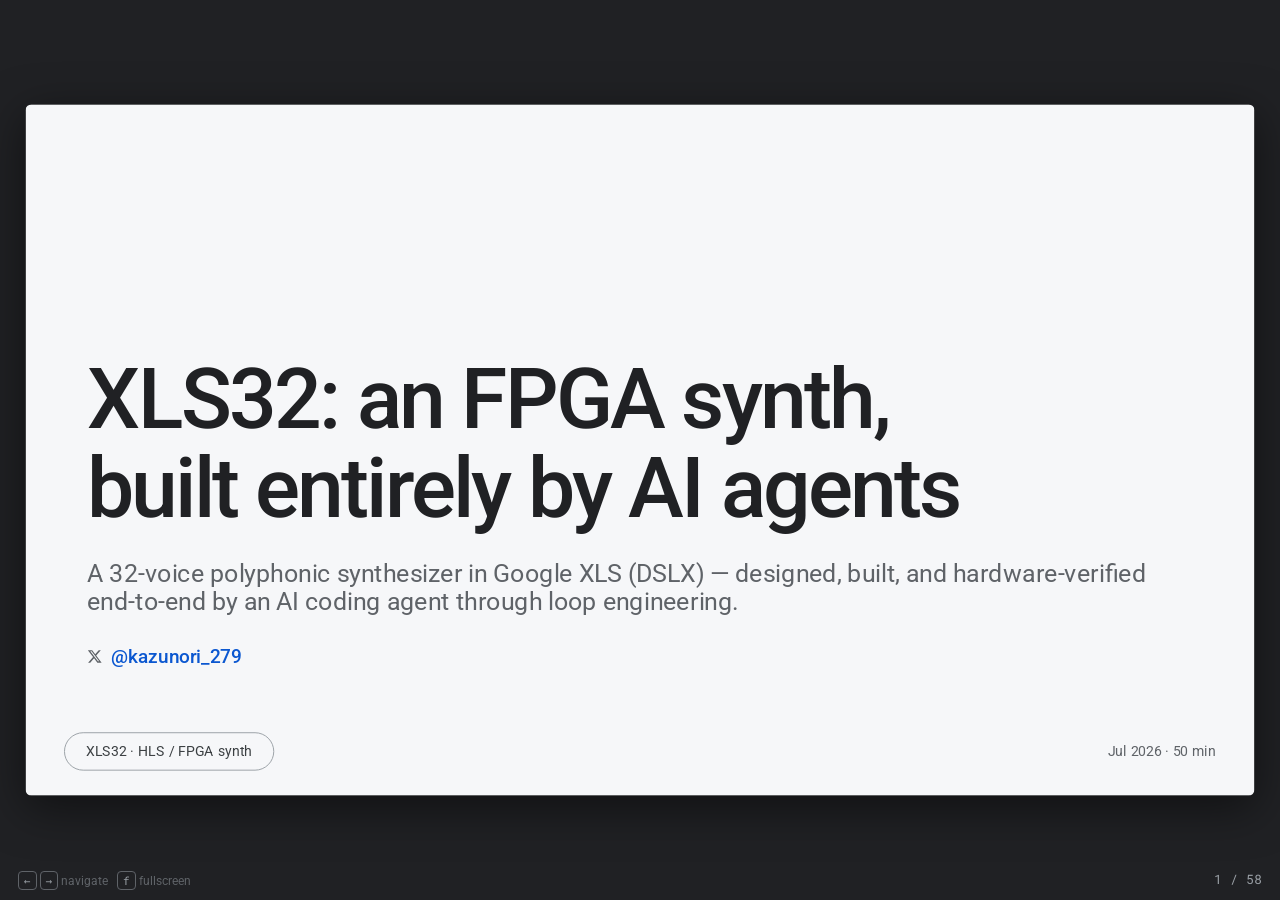
==== commit 5bcc6e01: "slides: the Tiliqua material moves to an appendix, with the three slides it was missing The main dec" ====
--- a/docs/slides/index.html
+++ b/docs/slides/index.html
@@ -299,7 +299,7 @@
   </div>
   <div class="footerbar">
     <span class="pill">XLS32 · HLS / FPGA synth</span>
-    <span>Jul 2026 · 55 min</span>
+    <span>Jul 2026 · 50 min</span>
   </div>
 </section>
 
@@ -309,12 +309,13 @@
     <div class="h-big">Agenda</div>
     <ol>
       <li><span class="num">00</span><span class="txt">Who's talking</span><span class="min">2 min</span></li>
-      <li><span class="num">01</span><span class="txt">What is XLS32</span><span class="min">7 min</span></li>
+      <li><span class="num">01</span><span class="txt">What is XLS32</span><span class="min">6 min</span></li>
       <li><span class="num">02</span><span class="txt">The technology stack</span><span class="min">16 min</span></li>
       <li><span class="num">03</span><span class="txt">Loop engineering with AI agents</span><span class="min">9 min</span></li>
-      <li><span class="num">04</span><span class="txt">Architecture deep-dive</span><span class="min">12 min</span></li>
+      <li><span class="num">04</span><span class="txt">Architecture deep-dive</span><span class="min">8 min</span></li>
       <li><span class="num">05</span><span class="txt">Frictions &amp; learnings</span><span class="min">5 min</span></li>
       <li><span class="num">06</span><span class="txt">Wrap-up + Q&amp;A</span><span class="min">4 min</span></li>
+      <li><span class="num">A</span><span class="txt">Appendix — the ECP5 port</span><span class="min">if asked</span></li>
     </ol>
   </div></section>
 
@@ -404,38 +405,6 @@
       <div class="imgcard" style="height:430px;"><img src="assets/webui.png" alt="XLS32 browser front-end"></div>
       <div class="imgcap">The web UI driving the FPGA synth live over USB</div>
     </div>
-  </div></section>
-
-<!-- ============ TWO BOARDS ============ -->
-<section class="slide">
-  <div class="h">…and the same engine is also a Eurorack module</div>
-  <div class="hsub">From here on this is one design on two boards. Where the numbers differ, both are given.</div>
-  <div class="cols" style="grid-template-columns: repeat(2, 1fr); margin-top: 46px; gap: 64px;">
-    <div>
-      <div class="lbl">Basys 3 — the development board</div>
-      <p>Digilent Basys 3, Xilinx Artix-7 <code>xc7a35t</code>. <b>32 voices</b>; audio and MIDI both
-      travel down one USB UART and are graded on the host by FFT. Where the project started, and
-      where an engine change is still measured first.</p>
-      <p class="small">Verilog shell · Vivado builds the shipped bitstream.</p>
-    </div>
-    <div>
-      <div class="lbl">Tiliqua R5 — the instrument</div>
-      <p>apf.audio Tiliqua, Lattice ECP5 <code>LFE5U-25F</code>. <b>24 voices</b> on a smaller die,
-      out of Eurorack jacks through a real codec, TRS MIDI in, and a 720×720p60 DVI visualiser.
-      Class-compliant USB audio, so any DAW sees it without a driver.</p>
-      <p class="small">Amaranth shell · fully open yosys + nextpnr-ecp5.</p>
-    </div>
-  </div>
-  <div class="body" style="margin-top:40px; max-width:1150px; font-size:19px;">
-    <p>Nothing in <code>synth.x</code> knows which board it is on. Retargeting to the ECP5 was
-    <b>recompiling the same source at a different <code>--pipeline_stages</code></b> — 48 down to 12 —
-    not a rewrite. That is the dividend of letting a compiler schedule the pipeline instead of
-    placing it by hand.</p>
-  </div>
-  <div class="dgbox" style="margin-top:32px; padding:16px 26px;">
-    <div class="dgd" style="font-size:16.5px; margin-top:0;"><b style="color:#3c4043;">Shared,
-    unchanged:</b> one generated <code>engine.v</code> · one browser panel · one <code>host/</code>
-    toolchain · one 175-case scored suite. Which board it is pointed at is a flag.</div>
   </div></section>
 
 <!-- ============ DEMO ============ -->
@@ -1356,8 +1325,7 @@
   <div class="num">04</div>
   <div class="name">Architecture deep-dive</div>
   <div class="kick">One clock, one sample rate. Everything is either a pure function or a small proc —
-  and the synth emits one audio sample per tick. Then: what has to change when the same engine is
-  asked to fit a second, smaller chip.</div>
+  and the synth emits one audio sample per tick.</div>
 </section>
 
 <!-- ============ 20 · TIMING ============ -->
@@ -2499,137 +2467,6 @@
     26 DSP48 + 32 BRAM on Vivado, halving the critical path (~40 → ~18.5 ns) and restoring true 32 kHz.</p>
   </div></section>
 
-<!-- ============ 23c · TILIQUA · TWO SHELLS ============ -->
-<section class="slide">
-  <div class="h">Two shells, one engine</div>
-  <div class="hsub">The generated <code>engine.v</code> is the same logic on both boards. Every number
-  that differs lives in the shell around it.</div>
-  <table class="gt compact">
-    <thead><tr><th style="width:200px;"></th><th style="width:390px;">Basys 3 · Artix-7</th><th>Tiliqua · ECP5</th></tr></thead>
-    <tbody>
-      <tr><td>Shell &amp; P&amp;R</td><td>Verilog <code>rtl/top.v</code> — Vivado, F4PGA or openXC7</td>
-        <td>Amaranth <code>gateware/</code> — yosys + nextpnr-ecp5, fully open</td></tr>
-      <tr><td>Engine clock</td><td>100 MHz, engine on a ÷3 clock-enable</td>
-        <td>12.288 MHz — an SI5351 wired straight into the fabric, no FPGA PLL</td></tr>
-      <tr><td>Pipeline depth</td><td><code>STAGES=48</code> → 768 cycles per sample</td>
-        <td><code>STAGES=12</code> → 224, because that clock only allows 384</td></tr>
-      <tr><td>Sample rate</td><td>32 kHz — the shell <i>pushes</i> samples</td>
-        <td>the codec <i>pulls</i>: 48 kHz of demand through a 3/2 resampler lands on the engine as exactly 32 kHz</td></tr>
-      <tr><td>Audio &amp; MIDI</td><td>16-bit PCM and MIDI over one 2 Mbaud UART</td>
-        <td>Eurorack jacks via an AK4619 · UAC2 audio + USB-MIDI on one USB-C · TRS MIDI in</td></tr>
-      <tr><td>Multiplies</td><td>26 × DSP48E1, of 90</td>
-        <td>27 × MULT18X18D, of 28 — all but one on the die</td></tr>
-      <tr><td>You can watch</td><td>16 LEDs as a voice-activity comet, 7-segment</td>
-        <td>720×720p60 DVI — one tile per voice, no framebuffer</td></tr>
-    </tbody>
-  </table>
-  <div class="body" style="margin-top:28px; max-width:1150px; font-size:18px;">
-    <p class="mut">Reshaping the multiplies for the ECP5's narrower 18×18 tiles made the <i>Basys 3</i>
-    build cheaper too: 78 fewer LUTs, a 0.32 ns shorter path, the same 26 DSP48 — and 3,000 audio
-    samples bit-identical. Porting paid a dividend backwards.</p>
-  </div></section>
-
-<!-- ============ 23d · TILIQUA · THE SQUEEZE ============ -->
-<section class="slide">
-  <div class="h">93.5% of the die, and a 6% bet</div>
-  <div class="hsub">The Artix-7 build sits at about half the chip. The ECP5 one has no such room, and
-  everything on this slide follows from that.</div>
-  <div class="rows" style="grid-template-columns: 320px 1fr; row-gap: 42px; margin-top: 52px;">
-    <div class="lbl">Full, by every measure</div>
-    <ul class="dots">
-      <li><b>22,722 of 24,288</b> logic cells at 24 voices — <b>93.5%</b>, and <b>98.9%</b> at 32 ·
-      27 of 28 multipliers · 53 of 56 block RAMs</li>
-    </ul>
-    <div class="lbl">The clock does not close</div>
-    <ul class="dots">
-      <li>The USB PHY fixes that domain at <b>60 MHz</b>; nextpnr closes the 24-voice build at
-      <b>56.63</b>. Shipping it is a bet that the silicon is <b>6% faster than the model</b> — at
-      32 voices the same bet is <b>29%</b>, and it has already failed on one module</li>
-    </ul>
-    <div class="lbl">Placement is the variable</div>
-    <ul class="dots">
-      <li>At this occupancy the router seed decides. A <b>24-seed sweep spanned 51.60 → 56.63 MHz</b>
-      on one netlist — and winners do not transfer: the seed that takes the 56.63 read 50.90, near
-      the bottom of the draw, one commit earlier</li>
-    </ul>
-    <div class="lbl">Even the git hash moves it</div>
-    <ul class="dots">
-      <li>The build stamp is a ROM, so a dirty tree's six extra characters change its width, change
-      the netlist, and re-draw the whole lottery. A release build is a <b>clean-tree</b> build, and
-      every netlist change costs a fresh sweep</li>
-    </ul>
-  </div></section>
-
-<!-- ============ 23e · TILIQUA · THE SCREEN ============ -->
-<section class="slide">
-  <div class="h">A 720×720p60 display with no framebuffer</div>
-  <div class="hsub">Because there was nowhere to put one — and the design got <i>smaller</i> for going without.</div>
-  <div class="cols c3" style="margin-top:50px;">
-    <div>
-      <div class="lbl">Race the beam</div>
-      <p>Each pixel's colour is computed in the cycle before it is sent, from the beam position and a
-      <b>32-byte store</b>: one 15-bit word per voice, brightness from its envelope and hue from its
-      pitch.</p>
-      <p class="small">A framebuffer holding the same information is <b>1.5 MB</b>. The whole die has
-      56 block RAMs.</p>
-    </div>
-    <div>
-      <div class="lbl">One BRAM is the whole crossing</div>
-      <p>That store is dual-port: written from the <code>audio</code> domain at 12.288 MHz, read from
-      <code>dvi</code> at 39.07. No FIFO, no handshake, no synchroniser.</p>
-      <p class="small">Neither side needs to know what the other is doing — the reader only ever
-      wants the newest value, which is what the port hands it.</p>
-    </div>
-    <div>
-      <div class="lbl">It paid for itself</div>
-      <p>The SDK's video path streams out of PSRAM, which is where the echo delay line lived. Going
-      framebuffer-free removed the second client — and then removed PSRAM.</p>
-      <p class="small"><b>24,107 cells (99%) → 23,404 (96%)</b>, and that domain's Fmax went
-      40.17 → 44.71 MHz. The design gained a screen and shrank.</p>
-    </div>
-  </div>
-  <div class="body" style="margin-top:38px; max-width:1150px; font-size:18px;">
-    <p class="mut">The tiles themselves are 235 cells — <b>1.0% of the device</b>. Rendering them on
-    the host and streaming pixels in was killed by measuring it: 93 MB/s wanted, against a USB device
-    with no bulk endpoint and a ~40 MB/s ceiling.</p>
-  </div></section>
-
-<!-- ============ 23f · TILIQUA · ONE LOOP, TWO BOARDS ============ -->
-<section class="slide">
-  <div class="h">The loop reached the second board by swapping one object</div>
-  <div class="hsub">Same 175 cases, same grader, same thresholds — a <code>Transport</code> that read
-  UART bytes became one that opens a UAC2 capture.</div>
-  <div class="split" style="grid-template-columns: 640px 1fr; margin-top: 36px;">
-    <div class="body">
-      <ul class="dots">
-        <li>The shipped 24-voice build grades <b>99.8 / 100 (A+)</b> on the module — 174 pass,
-        1 warn, 0 fail, USB frame gaps <b>0.00%</b> across 175 captures</li>
-        <li>That one warn is a filter-sweep brightness measurement <b>both boards share</b>, and it
-        predates the port</li>
-        <li>The boards disagree about sample rate, so the suite is told which one it is talking to
-        and then asserts the rate it actually got</li>
-      </ul>
-      <p style="margin-top:22px;"><b>And the part that does not fit the story:</b> an earlier and
-      <i>slower</i> 32-voice bitstream ran perfectly here, and <b>did not run on one of the maker's
-      two modules</b>. Static timing says neither should work. On this die it does.</p>
-      <p class="small mut" style="margin-top:14px;">Still open, still undiagnosed — and the reason
-      24 voices, not 32, is the build this repo stands behind.</p>
-    </div>
-    <div>
-      <div class="imgcap" style="text-align:left; margin-top:2px;">Recorded off the module over USB —
-      four parts, no room mic, no software instruments:</div>
-      <a class="ytrow" href="https://youtu.be/sWc6g7cgsd4" target="_blank" rel="noopener">
-        <span class="ythumb"><img src="https://img.youtube.com/vi/sWc6g7cgsd4/mqdefault.jpg" alt=""><svg viewBox="0 0 68 48"><path d="M66.5 7.7c-.8-2.9-3-5.2-5.9-6C55.5.3 34 .3 34 .3S12.5.3 7.4 1.7c-2.9.8-5.1 3.1-5.9 6C.1 12.8.1 24 .1 24s0 11.2 1.4 16.3c.8 2.9 3 5.2 5.9 6 5.1 1.4 26.6 1.4 26.6 1.4s21.5 0 26.6-1.4c2.9-.8 5.1-3.1 5.9-6C67.9 35.2 67.9 24 67.9 24s0-11.2-1.4-16.3z" fill="#f00"/><path d="M45 24 27 14v20z" fill="#fff"/></svg></span>
-        <span class="ytt">The panel playing the module</span><span class="ytm">live demo</span></a>
-      <a class="ytrow" href="https://youtu.be/UPpt41BPEH8" target="_blank" rel="noopener">
-        <span class="ythumb"><img src="https://img.youtube.com/vi/UPpt41BPEH8/mqdefault.jpg" alt=""><svg viewBox="0 0 68 48"><path d="M66.5 7.7c-.8-2.9-3-5.2-5.9-6C55.5.3 34 .3 34 .3S12.5.3 7.4 1.7c-2.9.8-5.1 3.1-5.9 6C.1 12.8.1 24 .1 24s0 11.2 1.4 16.3c.8 2.9 3 5.2 5.9 6 5.1 1.4 26.6 1.4 26.6 1.4s21.5 0 26.6-1.4c2.9-.8 5.1-3.1 5.9-6C67.9 35.2 67.9 24 67.9 24s0-11.2-1.4-16.3z" fill="#f00"/><path d="M45 24 27 14v20z" fill="#fff"/></svg></span>
-        <span class="ytt">Bach · Goldberg Aria</span><span class="ytm">4 parts · 1:45</span></a>
-      <a class="ytrow" href="https://youtu.be/Qv_raL9kz5I" target="_blank" rel="noopener">
-        <span class="ythumb"><img src="https://img.youtube.com/vi/Qv_raL9kz5I/mqdefault.jpg" alt=""><svg viewBox="0 0 68 48"><path d="M66.5 7.7c-.8-2.9-3-5.2-5.9-6C55.5.3 34 .3 34 .3S12.5.3 7.4 1.7c-2.9.8-5.1 3.1-5.9 6C.1 12.8.1 24 .1 24s0 11.2 1.4 16.3c.8 2.9 3 5.2 5.9 6 5.1 1.4 26.6 1.4 26.6 1.4s21.5 0 26.6-1.4c2.9-.8 5.1-3.1 5.9-6C67.9 35.2 67.9 24 67.9 24s0-11.2-1.4-16.3z" fill="#f00"/><path d="M45 24 27 14v20z" fill="#fff"/></svg></span>
-        <span class="ytt">Vivaldi · Winter, Largo</span><span class="ytm">4 parts · 1:45</span></a>
-    </div>
-  </div></section>
-
 <!-- ============ 23b · PRESET SEARCH ============ -->
 <section class="slide">
   <div class="h">The factory presets were searched, not dialled in</div>
@@ -2911,6 +2748,306 @@
   </div>
 </section>
 
+<!-- ============ SECTION A · APPENDIX ============ -->
+<section class="slide divider">
+  <div class="num">A</div>
+  <div class="name">Appendix<br>The ECP5 port</div>
+  <div class="kick">The same engine is also a Eurorack module. Everything from here is the second
+  board — what the shell had to become, and which numbers moved when the same source was asked to
+  fit a smaller die.</div>
+</section>
+
+<!-- ============ TWO BOARDS ============ -->
+<section class="slide">
+  <div class="h">…and the same engine is also a Eurorack module</div>
+  <div class="hsub">From here on this is one design on two boards. Where the numbers differ, both are given.</div>
+  <div class="cols" style="grid-template-columns: repeat(2, 1fr); margin-top: 46px; gap: 64px;">
+    <div>
+      <div class="lbl">Basys 3 — the development board</div>
+      <p>Digilent Basys 3, Xilinx Artix-7 <code>xc7a35t</code>. <b>32 voices</b>; audio and MIDI both
+      travel down one USB UART and are graded on the host by FFT. Where the project started, and
+      where an engine change is still measured first.</p>
+      <p class="small">Verilog shell · Vivado builds the shipped bitstream.</p>
+    </div>
+    <div>
+      <div class="lbl">Tiliqua R5 — the instrument</div>
+      <p>apf.audio Tiliqua, Lattice ECP5 <code>LFE5U-25F</code>. <b>24 voices</b> on a smaller die,
+      out of Eurorack jacks through a real codec, TRS MIDI in, and a 720×720p60 DVI visualiser.
+      Class-compliant USB audio, so any DAW sees it without a driver.</p>
+      <p class="small">Amaranth shell · fully open yosys + nextpnr-ecp5.</p>
+    </div>
+  </div>
+  <div class="body" style="margin-top:40px; max-width:1150px; font-size:19px;">
+    <p>Nothing in <code>synth.x</code> knows which board it is on. Retargeting to the ECP5 was
+    <b>recompiling the same source at a different <code>--pipeline_stages</code></b> — 48 down to 12 —
+    not a rewrite. That is the dividend of letting a compiler schedule the pipeline instead of
+    placing it by hand.</p>
+  </div>
+  <div class="dgbox" style="margin-top:32px; padding:16px 26px;">
+    <div class="dgd" style="font-size:16.5px; margin-top:0;"><b style="color:#3c4043;">Shared,
+    unchanged:</b> one generated <code>engine.v</code> · one browser panel · one <code>host/</code>
+    toolchain · one 175-case scored suite. Which board it is pointed at is a flag.</div>
+  </div></section>
+
+<!-- ============ 23c · TILIQUA · TWO SHELLS ============ -->
+<section class="slide">
+  <div class="h">Two shells, one engine</div>
+  <div class="hsub">The generated <code>engine.v</code> is the same logic on both boards. Every number
+  that differs lives in the shell around it.</div>
+  <table class="gt compact">
+    <thead><tr><th style="width:200px;"></th><th style="width:390px;">Basys 3 · Artix-7</th><th>Tiliqua · ECP5</th></tr></thead>
+    <tbody>
+      <tr><td>Shell &amp; P&amp;R</td><td>Verilog <code>rtl/top.v</code> — Vivado, F4PGA or openXC7</td>
+        <td>Amaranth <code>gateware/</code> — yosys + nextpnr-ecp5, fully open</td></tr>
+      <tr><td>Engine clock</td><td>100 MHz, engine on a ÷3 clock-enable</td>
+        <td>12.288 MHz — an SI5351 wired straight into the fabric, no FPGA PLL</td></tr>
+      <tr><td>Pipeline depth</td><td><code>STAGES=48</code> → 768 cycles per sample</td>
+        <td><code>STAGES=12</code> → 224, because that clock only allows 384</td></tr>
+      <tr><td>Sample rate</td><td>32 kHz — the shell <i>pushes</i> samples</td>
+        <td>the codec <i>pulls</i>: 48 kHz of demand through a 3/2 resampler lands on the engine as exactly 32 kHz</td></tr>
+      <tr><td>Audio &amp; MIDI</td><td>16-bit PCM and MIDI over one 2 Mbaud UART</td>
+        <td>Eurorack jacks via an AK4619 · UAC2 audio + USB-MIDI on one USB-C · TRS MIDI in</td></tr>
+      <tr><td>Multiplies</td><td>26 × DSP48E1, of 90</td>
+        <td>27 × MULT18X18D, of 28 — all but one on the die</td></tr>
+      <tr><td>You can watch</td><td>16 LEDs as a voice-activity comet, 7-segment</td>
+        <td>720×720p60 DVI — one tile per voice, no framebuffer</td></tr>
+    </tbody>
+  </table>
+  <div class="body" style="margin-top:28px; max-width:1150px; font-size:18px;">
+    <p class="mut">Reshaping the multiplies for the ECP5's narrower 18×18 tiles made the <i>Basys 3</i>
+    build cheaper too: 78 fewer LUTs, a 0.32 ns shorter path, the same 26 DSP48 — and 3,000 audio
+    samples bit-identical. Porting paid a dividend backwards.</p>
+  </div></section>
+
+<!-- ============ A3 · TILIQUA · CLOCKS ============ -->
+<section class="slide">
+  <div class="h">Four clock domains, and the engine's is not the FPGA's</div>
+  <div class="hsub">Basys 3 has one oscillator, no PLL, and a ÷3 enable. Here the engine's clock
+  arrives from an SI5351 on the other side of the board, and the FPGA never divides it.</div>
+  <table class="gt compact" style="margin-top:26px;">
+    <thead><tr><th style="width:150px;">Domain</th><th style="width:142px;">Rate</th><th style="width:306px;">Source</th><th>What runs in it</th></tr></thead>
+    <tbody>
+      <tr><td style="background:#e6f4ea; border-left:4px solid #188038; color:#0d652d;"><b>audio</b></td>
+        <td style="background:#e6f4ea;"><b style="color:#0d652d;">12.288 MHz</b></td>
+        <td style="background:#e6f4ea;"><b style="color:#0d652d;">SI5351 <code>clk0</code>, straight into the fabric</b></td>
+        <td style="background:#e6f4ea; color:#0d652d;"><b style="font-weight:600;">The XLS engine, its boot ROM and the visualiser tap</b></td></tr>
+      <tr><td><code>sync</code> + <code>usb</code></td><td>60 MHz</td>
+        <td>ECP5 PLL off the 48 MHz oscillator — and the ULPI PHY fixes it there</td>
+        <td>Everything else: MIDI, the effects, the codec, the USB tee, luna's whole stack</td></tr>
+      <tr><td><code>dvi</code> (+<code>dvi5x</code>)</td><td>39.07 MHz</td>
+        <td>SI5351 <code>clk1</code> → the <i>second</i> ECP5 PLL</td>
+        <td>The voice tiles and the TMDS PHY</td></tr>
+      <tr><td><code>fast</code></td><td>120 MHz</td><td>ECP5 PLL</td>
+        <td>SDK infrastructure — unused by this design</td></tr>
+    </tbody>
+  </table>
+  <div class="ladder" style="grid-template-columns: repeat(3, 1fr); margin-top:30px;">
+    <div class="opt">
+      <div class="ot">Run it in <code>sync</code> at ÷1</div>
+      <div class="ou">60 MHz, one domain, nothing to cross.</div>
+      <div class="om">Not available. No <code>STAGES</code> reaches 60 MHz — the best measured is
+      59.2 at 48, and that costs 70% of the device's flip-flops.</div>
+    </div>
+    <div class="opt">
+      <div class="ot">…with a clock enable</div>
+      <div class="ou">What Basys 3 does: gate every register ÷3.</div>
+      <div class="om">Not available either. An enable does not relax a register-to-register path.
+      Vivado is <i>told</i> the path is multicycle; nextpnr-ecp5 has no equivalent.</div>
+    </div>
+    <div class="opt hl">
+      <div class="badge">built</div>
+      <div class="ot">Give it a clock of its own</div>
+      <div class="ou">12.288 MHz, from a part already on the board.</div>
+      <div class="op"><code>STAGES=12</code> closes at 27.5 MHz and needs 7.2 — <b>1.7× margin</b>,
+      and the engine runs on every edge.</div>
+    </div>
+  </div>
+  <div class="body" style="margin-top:24px; max-width:1150px;">
+    <p class="mut" style="font-size:17px;">Two <code>AsyncFIFO</code>s are the whole crossing — 4 deep
+    for MIDI in, 8 deep for audio out. The clock-enable port <code>fix_verilog.py</code> injects for
+    the Basys 3 is still in this Verilog, because it is the <i>same</i> Verilog; here it is tied high
+    and dead.</p>
+  </div></section>
+
+<!-- ============ A4 · TILIQUA · PIPELINE ============ -->
+<section class="slide">
+  <div class="h">The same source, scheduled into 12 stages instead of 48</div>
+  <div class="hsub"><code>--pipeline_stages</code> is a codegen flag, not a source change — and it is
+  the only knob that had to move for the engine to fit a 12.288 MHz clock.</div>
+  <div style="margin-top:34px;">
+<svg viewBox="0 0 1152 200" width="100%" style="display:block;">
+  <rect x="160" y="30" width="476" height="152" rx="4" fill="#e6f4ea"/>
+  <line x1="636" y1="30" x2="636" y2="182" stroke="#188038" stroke-width="2" stroke-dasharray="6 5"/>
+  <text x="0" y="16" font-family="Roboto, Arial, sans-serif" font-size="13.5" fill="#5f6368">Engine cycles to compute one 32 kHz sample</text>
+  <text x="644" y="16" font-family="Roboto, Arial, sans-serif" font-size="13.5" fill="#0d652d" font-weight="700">384 — every cycle a 12.288 MHz clock has to give</text>
+
+  <text x="0" y="66" font-family="Roboto Mono, monospace" font-size="13.5" fill="#5f6368">STAGES=48</text>
+  <rect x="160" y="50" width="952" height="24" rx="4" fill="#fce8e6" stroke="#d93025" stroke-width="1.4"/>
+  <text x="1100" y="67" text-anchor="end" font-family="Roboto, Arial, sans-serif" font-size="13.5" fill="#c5221f" font-weight="700">768 — fine on Basys 3, where 3,125 clocks are on offer</text>
+
+  <text x="0" y="122" font-family="Roboto Mono, monospace" font-size="13.5" fill="#5f6368">STAGES=12</text>
+  <rect x="160" y="106" width="278" height="24" rx="4" fill="#e8f0fe" stroke="#1a73e8" stroke-width="1.4"/>
+  <text x="450" y="123" font-family="Roboto, Arial, sans-serif" font-size="13.5" fill="#1a73e8">224 at 32 voices</text>
+
+  <text x="0" y="174" font-family="Roboto Mono, monospace" font-size="13.5" fill="#0d652d" font-weight="700">shipped</text>
+  <rect x="160" y="158" width="208" height="24" rx="4" fill="#ffffff" stroke="#188038" stroke-width="2"/>
+  <text x="380" y="175" font-family="Roboto, Arial, sans-serif" font-size="13.5" fill="#0d652d" font-weight="700">~168 at 24 voices — 43.8% of the period</text>
+</svg>
+  </div>
+  <div class="rows" style="grid-template-columns: 300px 1fr; row-gap: 18px; margin-top: 24px;">
+    <div class="lbl" style="font-size:21px;">Why not one cycle a voice</div>
+    <ul class="dots"><li style="font-size:17.5px;">A sample costs <code>voices</code> × roughly
+    <code>STAGES</code>/2 engine cycles. The ring keeps a voice in the pipeline for half its depth, so
+    the depth the compiler chose is also the width of the bar above.</li></ul>
+    <div class="lbl" style="font-size:21px;">Depth is not throughput</div>
+    <ul class="dots"><li style="font-size:17.5px;">Both the clock the engine <i>needs</i> and the Fmax it
+    <i>reaches</i> rise with <code>STAGES</code>, so raising it buys timing slack and spends flip-flops.
+    The sustainable rate stays above 57 kHz at every value that fits. <b>Sample rate was never the
+    constraint on this port. Area was.</b></li></ul>
+    <div class="lbl" style="font-size:21px;">48 fits, and costs too much</div>
+    <ul class="dots"><li style="font-size:17.5px;">On the ECP5 <code>STAGES=48</code> closes at 59.2 MHz —
+    still short of the 60 the USB PHY demands — and takes <b>70% of the device's flip-flops</b> on a
+    die that is already 93.5% full.</li></ul>
+  </div></section>
+
+<!-- ============ A5 · TILIQUA · BUILD & P&R ============ -->
+<section class="slide">
+  <div class="h">One backend, one pinned seed, an archive not a bitstream</div>
+  <div class="hsub">The first half of the build is shared to the character. The second half has no
+  Vivado in it, and does not end at <code>top.bit</code>.</div>
+  <div class="rows" style="grid-template-columns: 300px 1fr; row-gap: 26px; margin-top: 40px;">
+    <div class="lbl">Shared, to the flag</div>
+    <ul class="dots">
+      <li><code>core/synth.x</code> → <code>ir_converter</code> → <code>opt</code> →
+      <code>codegen</code> → <code>fix_verilog.py</code>: the same script and the same pinned XLS
+      build, with one number different. It still runs in Docker on <code>linux/amd64</code>, because
+      XLS ships no arm64 binary</li>
+    </ul>
+    <div class="lbl">Then Amaranth, not Verilog</div>
+    <ul class="dots">
+      <li><code>top.py</code> elaborates the shell around the engine, which is handed to the build
+      <b>by contents rather than by path</b> — yowasp's yosys runs under WASI and cannot see a file
+      outside its own working directory</li>
+    </ul>
+    <div class="lbl">One backend, fully open</div>
+    <ul class="dots">
+      <li>yosys → nextpnr-ecp5 → ecppack, all through <code>yowasp</code> and all native on Apple
+      Silicon — the reference core end to end in <b>35.8 s</b>, where the Basys 3's Vivado path
+      needed a remote VM. P&amp;R is pinned:
+      <code>--router router2 --router2-tmg-ripup --seed 7 --timing-allow-fail</code>, the last flag
+      because this design has never closed 60 MHz</li>
+    </ul>
+    <div class="lbl">The output is not a bitstream</div>
+    <ul class="dots">
+      <li>A <code>.tar.gz</code> whose <code>manifest.json</code> carries
+      <code>clk0_hz: 12288000</code>, written to bootloader <b>slot 7</b>. The bootloader programs
+      the SI5351 from that manifest on every cold boot — so the engine's clock lives in the flash
+      image, not in the gateware</li>
+    </ul>
+  </div></section>
+
+<!-- ============ 23d · TILIQUA · THE SQUEEZE ============ -->
+<section class="slide">
+  <div class="h">93.5% of the die, and a 6% bet</div>
+  <div class="hsub">The Artix-7 build sits at about half the chip. The ECP5 one has no such room, and
+  everything on this slide follows from that.</div>
+  <div class="rows" style="grid-template-columns: 320px 1fr; row-gap: 42px; margin-top: 52px;">
+    <div class="lbl">Full, by every measure</div>
+    <ul class="dots">
+      <li><b>22,722 of 24,288</b> logic cells at 24 voices — <b>93.5%</b>, and <b>98.9%</b> at 32 ·
+      27 of 28 multipliers · 53 of 56 block RAMs</li>
+    </ul>
+    <div class="lbl">The clock does not close</div>
+    <ul class="dots">
+      <li>The USB PHY fixes that domain at <b>60 MHz</b>; nextpnr closes the 24-voice build at
+      <b>56.63</b>. Shipping it is a bet that the silicon is <b>6% faster than the model</b> — at
+      32 voices the same bet is <b>29%</b>, and it has already failed on one module</li>
+    </ul>
+    <div class="lbl">Placement is the variable</div>
+    <ul class="dots">
+      <li>At this occupancy the router seed decides. A <b>24-seed sweep spanned 51.60 → 56.63 MHz</b>
+      on one netlist — and winners do not transfer: the seed that takes the 56.63 read 50.90, near
+      the bottom of the draw, one commit earlier</li>
+    </ul>
+    <div class="lbl">Even the git hash moves it</div>
+    <ul class="dots">
+      <li>The build stamp is a ROM, so a dirty tree's six extra characters change its width, change
+      the netlist, and re-draw the whole lottery. A release build is a <b>clean-tree</b> build, and
+      every netlist change costs a fresh sweep</li>
+    </ul>
+  </div></section>
+
+<!-- ============ 23e · TILIQUA · THE SCREEN ============ -->
+<section class="slide">
+  <div class="h">A 720×720p60 display with no framebuffer</div>
+  <div class="hsub">Because there was nowhere to put one — and the design got <i>smaller</i> for going without.</div>
+  <div class="cols c3" style="margin-top:50px;">
+    <div>
+      <div class="lbl">Race the beam</div>
+      <p>Each pixel's colour is computed in the cycle before it is sent, from the beam position and a
+      <b>32-byte store</b>: one 15-bit word per voice, brightness from its envelope and hue from its
+      pitch.</p>
+      <p class="small">A framebuffer holding the same information is <b>1.5 MB</b>. The whole die has
+      56 block RAMs.</p>
+    </div>
+    <div>
+      <div class="lbl">One BRAM is the whole crossing</div>
+      <p>That store is dual-port: written from the <code>audio</code> domain at 12.288 MHz, read from
+      <code>dvi</code> at 39.07. No FIFO, no handshake, no synchroniser.</p>
+      <p class="small">Neither side needs to know what the other is doing — the reader only ever
+      wants the newest value, which is what the port hands it.</p>
+    </div>
+    <div>
+      <div class="lbl">It paid for itself</div>
+      <p>The SDK's video path streams out of PSRAM, which is where the echo delay line lived. Going
+      framebuffer-free removed the second client — and then removed PSRAM.</p>
+      <p class="small"><b>24,107 cells (99%) → 23,404 (96%)</b>, and that domain's Fmax went
+      40.17 → 44.71 MHz. The design gained a screen and shrank.</p>
+    </div>
+  </div>
+  <div class="body" style="margin-top:38px; max-width:1150px; font-size:18px;">
+    <p class="mut">The tiles themselves are 235 cells — <b>1.0% of the device</b>. Rendering them on
+    the host and streaming pixels in was killed by measuring it: 93 MB/s wanted, against a USB device
+    with no bulk endpoint and a ~40 MB/s ceiling.</p>
+  </div></section>
+
+<!-- ============ 23f · TILIQUA · ONE LOOP, TWO BOARDS ============ -->
+<section class="slide">
+  <div class="h">The loop reached the second board by swapping one object</div>
+  <div class="hsub">Same 175 cases, same grader, same thresholds — a <code>Transport</code> that read
+  UART bytes became one that opens a UAC2 capture.</div>
+  <div class="split" style="grid-template-columns: 640px 1fr; margin-top: 36px;">
+    <div class="body">
+      <ul class="dots">
+        <li>The shipped 24-voice build grades <b>99.8 / 100 (A+)</b> on the module — 174 pass,
+        1 warn, 0 fail, USB frame gaps <b>0.00%</b> across 175 captures</li>
+        <li>That one warn is a filter-sweep brightness measurement <b>both boards share</b>, and it
+        predates the port</li>
+        <li>The boards disagree about sample rate, so the suite is told which one it is talking to
+        and then asserts the rate it actually got</li>
+      </ul>
+      <p style="margin-top:22px;"><b>And the part that does not fit the story:</b> an earlier and
+      <i>slower</i> 32-voice bitstream ran perfectly here, and <b>did not run on one of the maker's
+      two modules</b>. Static timing says neither should work. On this die it does.</p>
+      <p class="small mut" style="margin-top:14px;">Still open, still undiagnosed — and the reason
+      24 voices, not 32, is the build this repo stands behind.</p>
+    </div>
+    <div>
+      <div class="imgcap" style="text-align:left; margin-top:2px;">Recorded off the module over USB —
+      four parts, no room mic, no software instruments:</div>
+      <a class="ytrow" href="https://youtu.be/sWc6g7cgsd4" target="_blank" rel="noopener">
+        <span class="ythumb"><img src="https://img.youtube.com/vi/sWc6g7cgsd4/mqdefault.jpg" alt=""><svg viewBox="0 0 68 48"><path d="M66.5 7.7c-.8-2.9-3-5.2-5.9-6C55.5.3 34 .3 34 .3S12.5.3 7.4 1.7c-2.9.8-5.1 3.1-5.9 6C.1 12.8.1 24 .1 24s0 11.2 1.4 16.3c.8 2.9 3 5.2 5.9 6 5.1 1.4 26.6 1.4 26.6 1.4s21.5 0 26.6-1.4c2.9-.8 5.1-3.1 5.9-6C67.9 35.2 67.9 24 67.9 24s0-11.2-1.4-16.3z" fill="#f00"/><path d="M45 24 27 14v20z" fill="#fff"/></svg></span>
+        <span class="ytt">The panel playing the module</span><span class="ytm">live demo</span></a>
+      <a class="ytrow" href="https://youtu.be/UPpt41BPEH8" target="_blank" rel="noopener">
+        <span class="ythumb"><img src="https://img.youtube.com/vi/UPpt41BPEH8/mqdefault.jpg" alt=""><svg viewBox="0 0 68 48"><path d="M66.5 7.7c-.8-2.9-3-5.2-5.9-6C55.5.3 34 .3 34 .3S12.5.3 7.4 1.7c-2.9.8-5.1 3.1-5.9 6C.1 12.8.1 24 .1 24s0 11.2 1.4 16.3c.8 2.9 3 5.2 5.9 6 5.1 1.4 26.6 1.4 26.6 1.4s21.5 0 26.6-1.4c2.9-.8 5.1-3.1 5.9-6C67.9 35.2 67.9 24 67.9 24s0-11.2-1.4-16.3z" fill="#f00"/><path d="M45 24 27 14v20z" fill="#fff"/></svg></span>
+        <span class="ytt">Bach · Goldberg Aria</span><span class="ytm">4 parts · 1:45</span></a>
+      <a class="ytrow" href="https://youtu.be/Qv_raL9kz5I" target="_blank" rel="noopener">
+        <span class="ythumb"><img src="https://img.youtube.com/vi/Qv_raL9kz5I/mqdefault.jpg" alt=""><svg viewBox="0 0 68 48"><path d="M66.5 7.7c-.8-2.9-3-5.2-5.9-6C55.5.3 34 .3 34 .3S12.5.3 7.4 1.7c-2.9.8-5.1 3.1-5.9 6C.1 12.8.1 24 .1 24s0 11.2 1.4 16.3c.8 2.9 3 5.2 5.9 6 5.1 1.4 26.6 1.4 26.6 1.4s21.5 0 26.6-1.4c2.9-.8 5.1-3.1 5.9-6C67.9 35.2 67.9 24 67.9 24s0-11.2-1.4-16.3z" fill="#f00"/><path d="M45 24 27 14v20z" fill="#fff"/></svg></span>
+        <span class="ytt">Vivaldi · Winter, Largo</span><span class="ytm">4 parts · 1:45</span></a>
+    </div>
+  </div></section>
+
+
 </div></div>
 
 <div id="hud">1 / 32</div>
